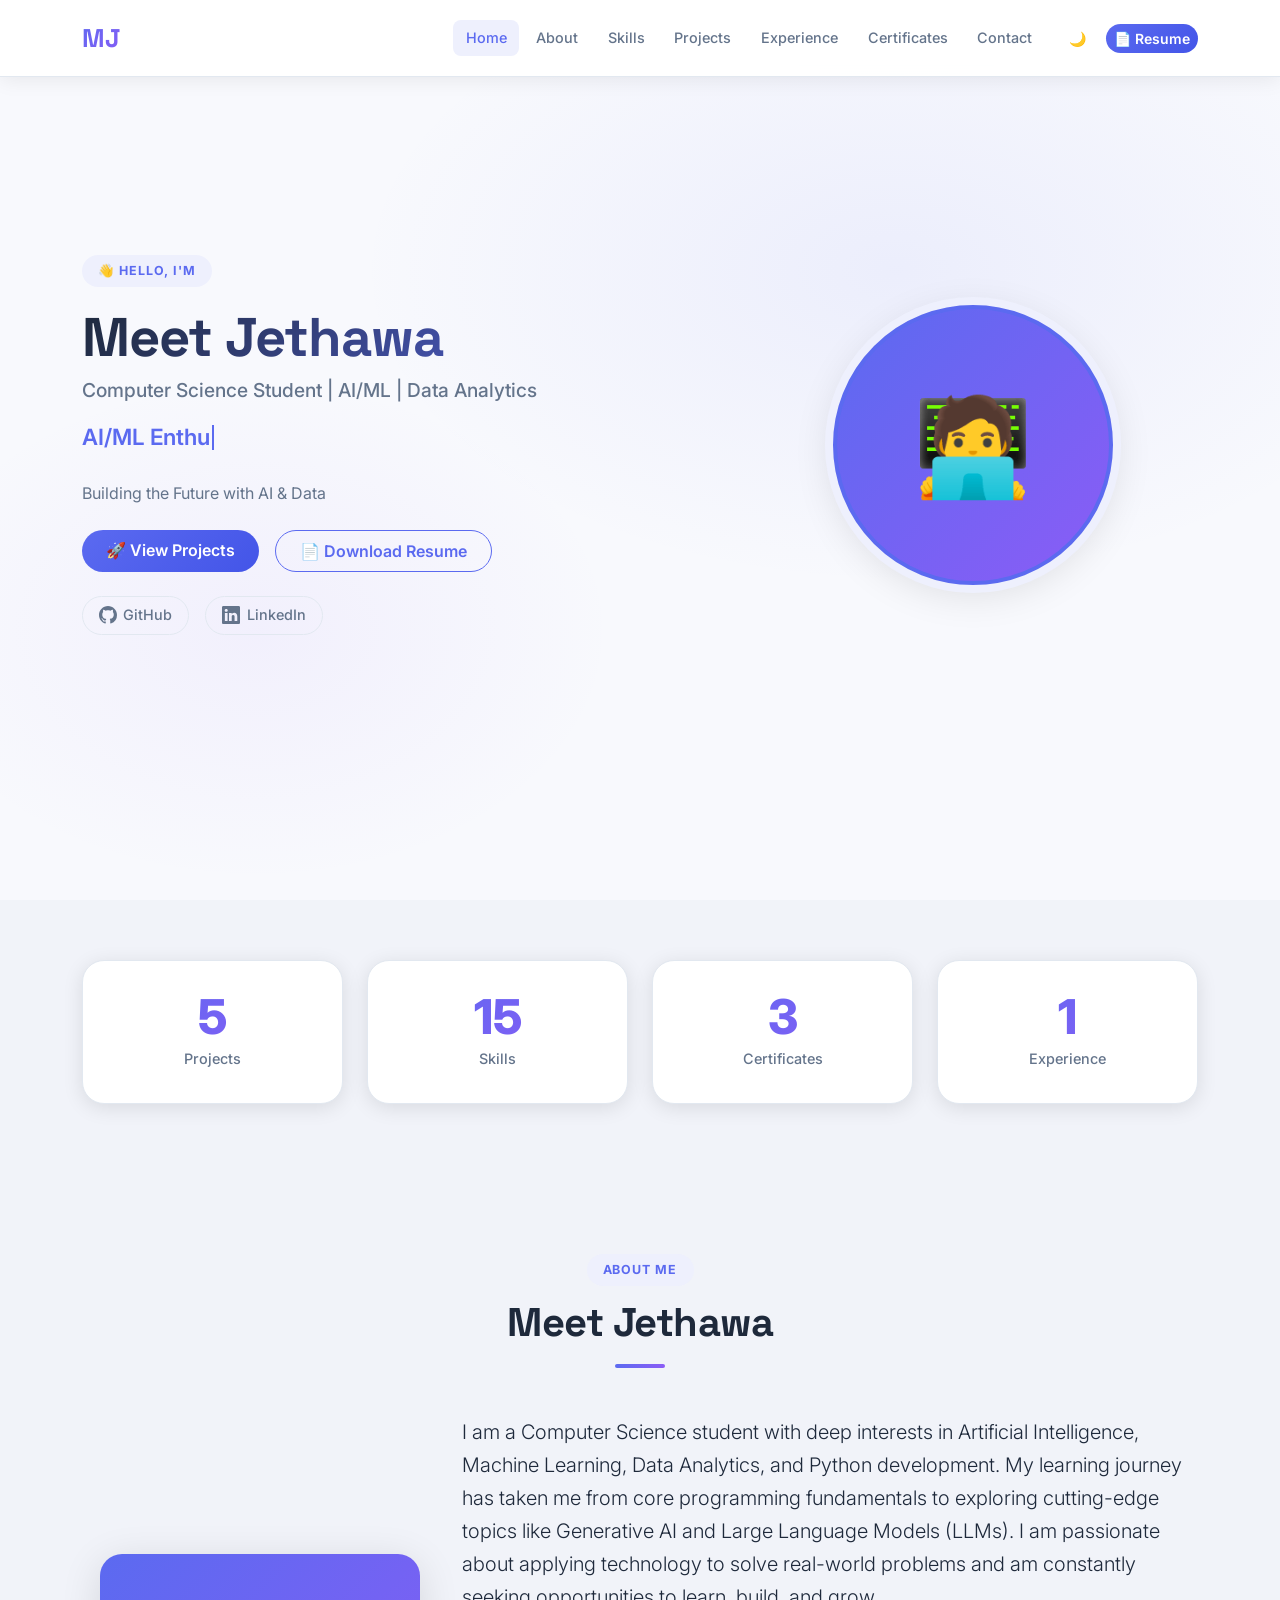
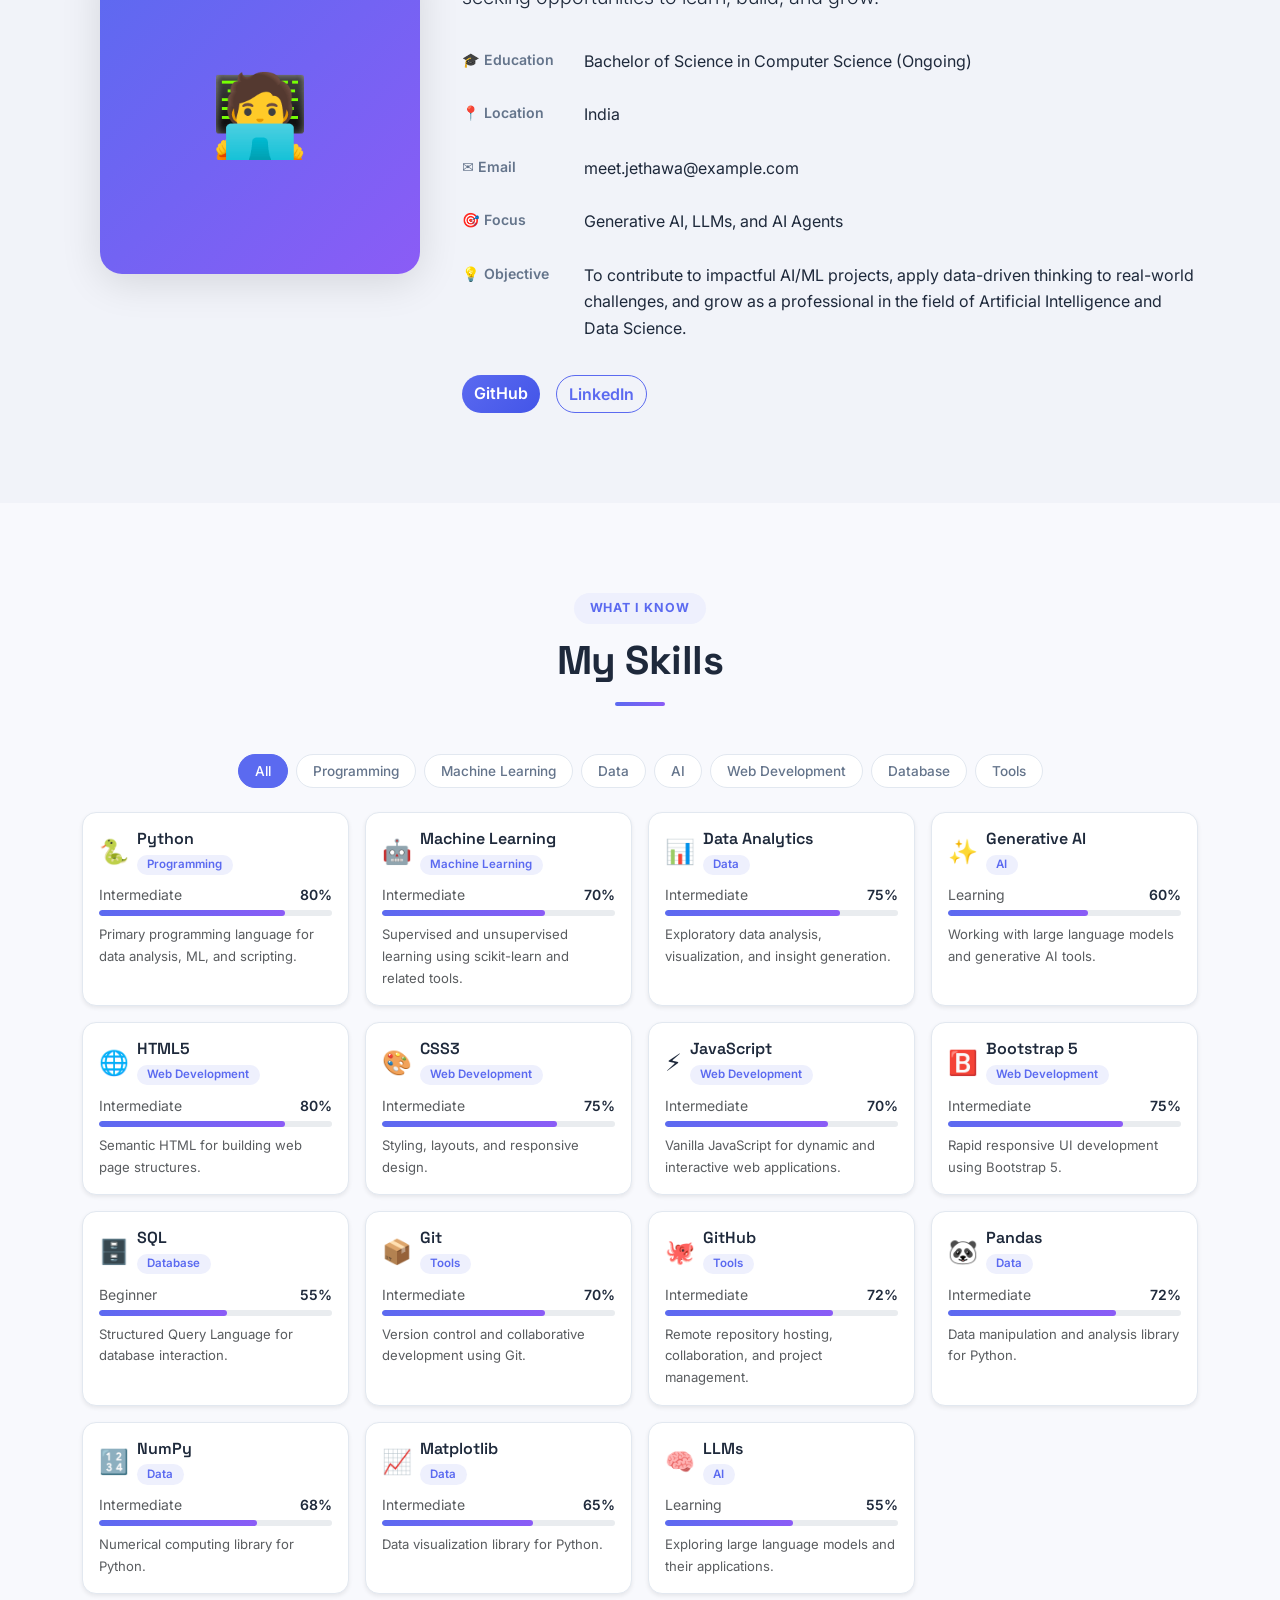
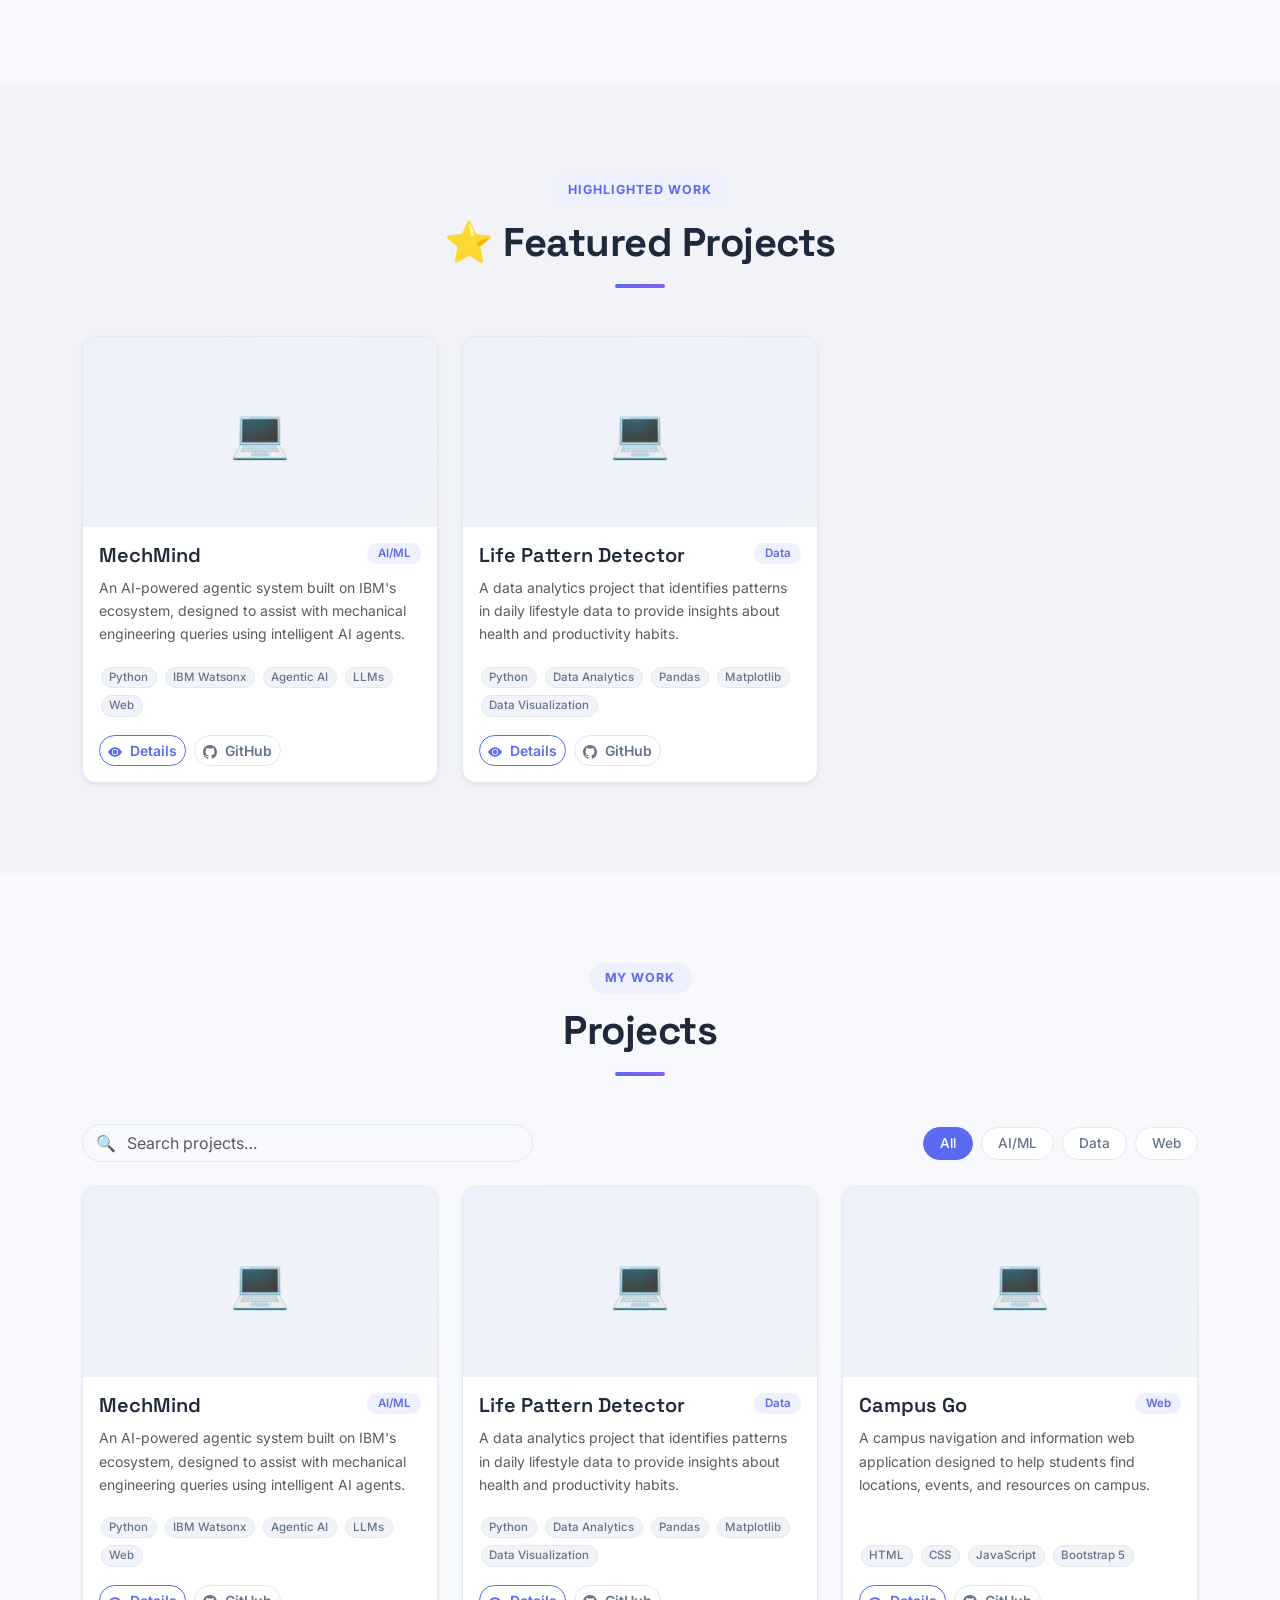
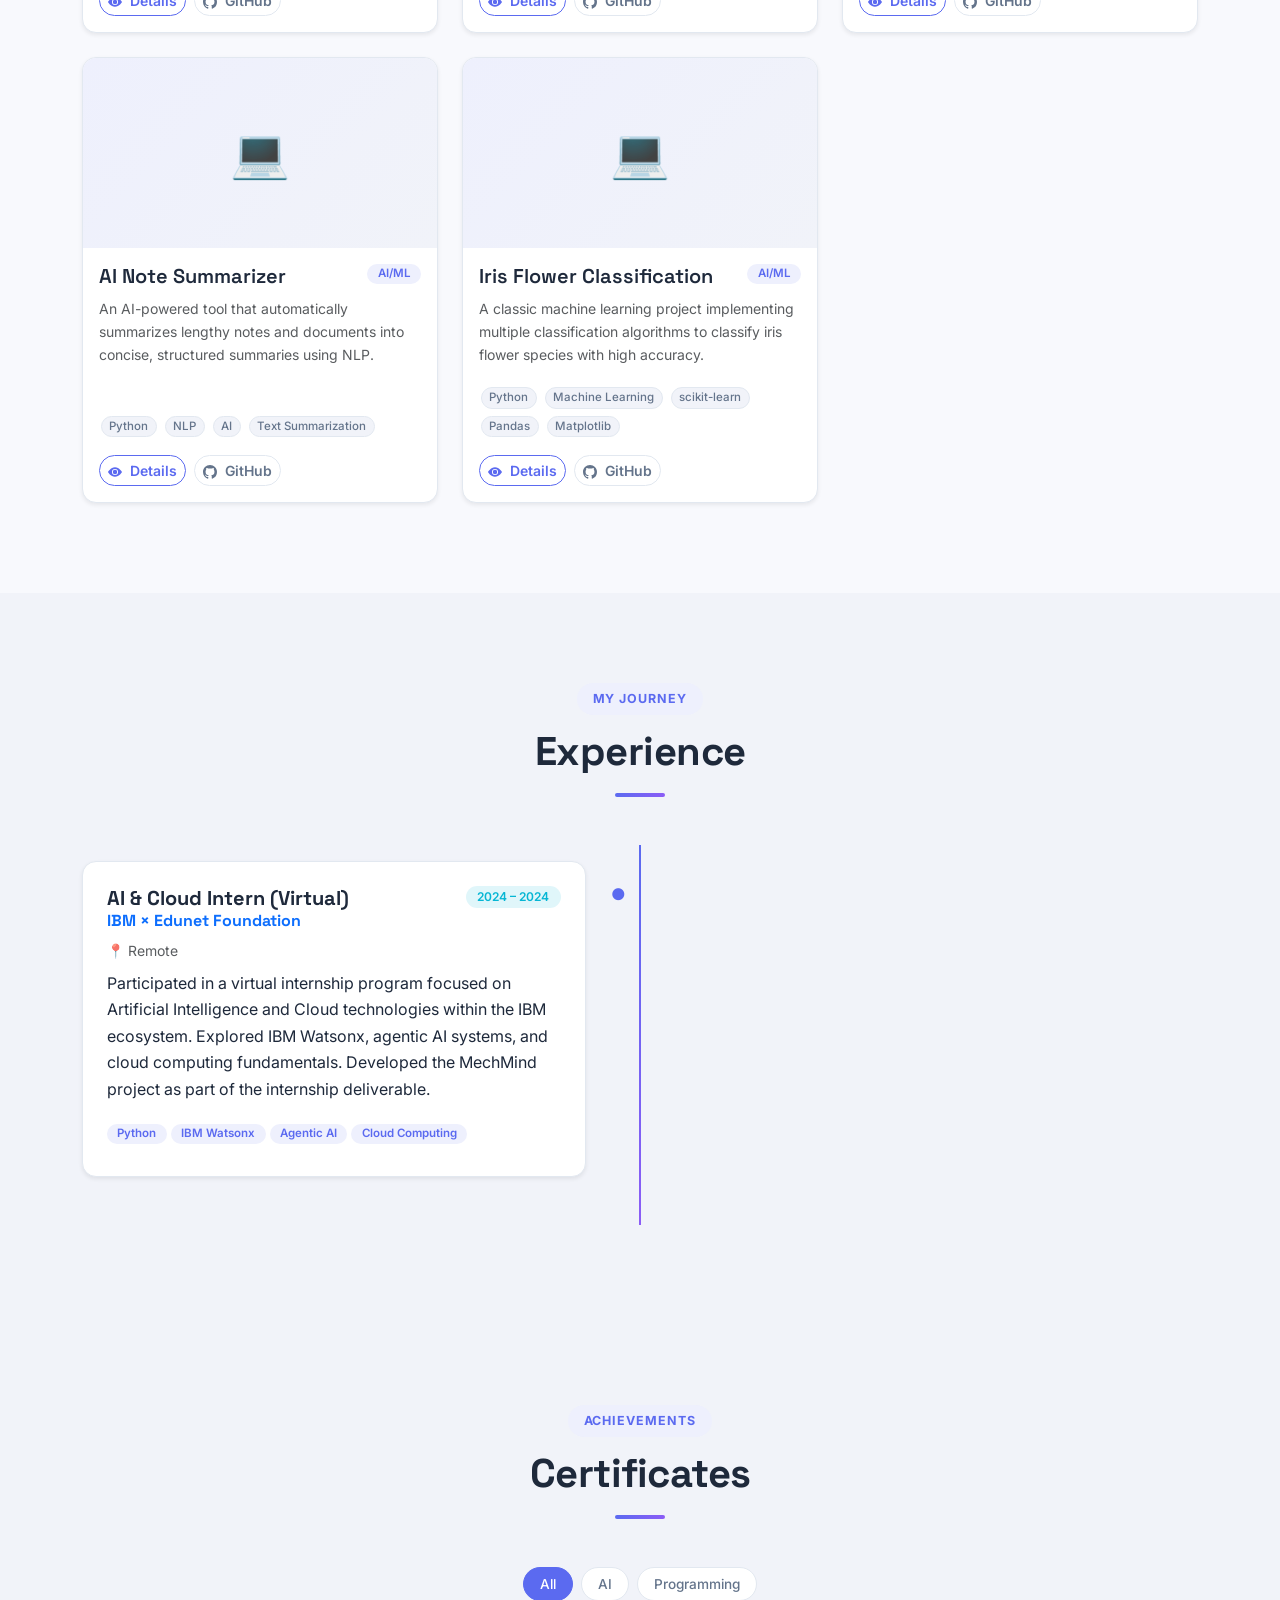
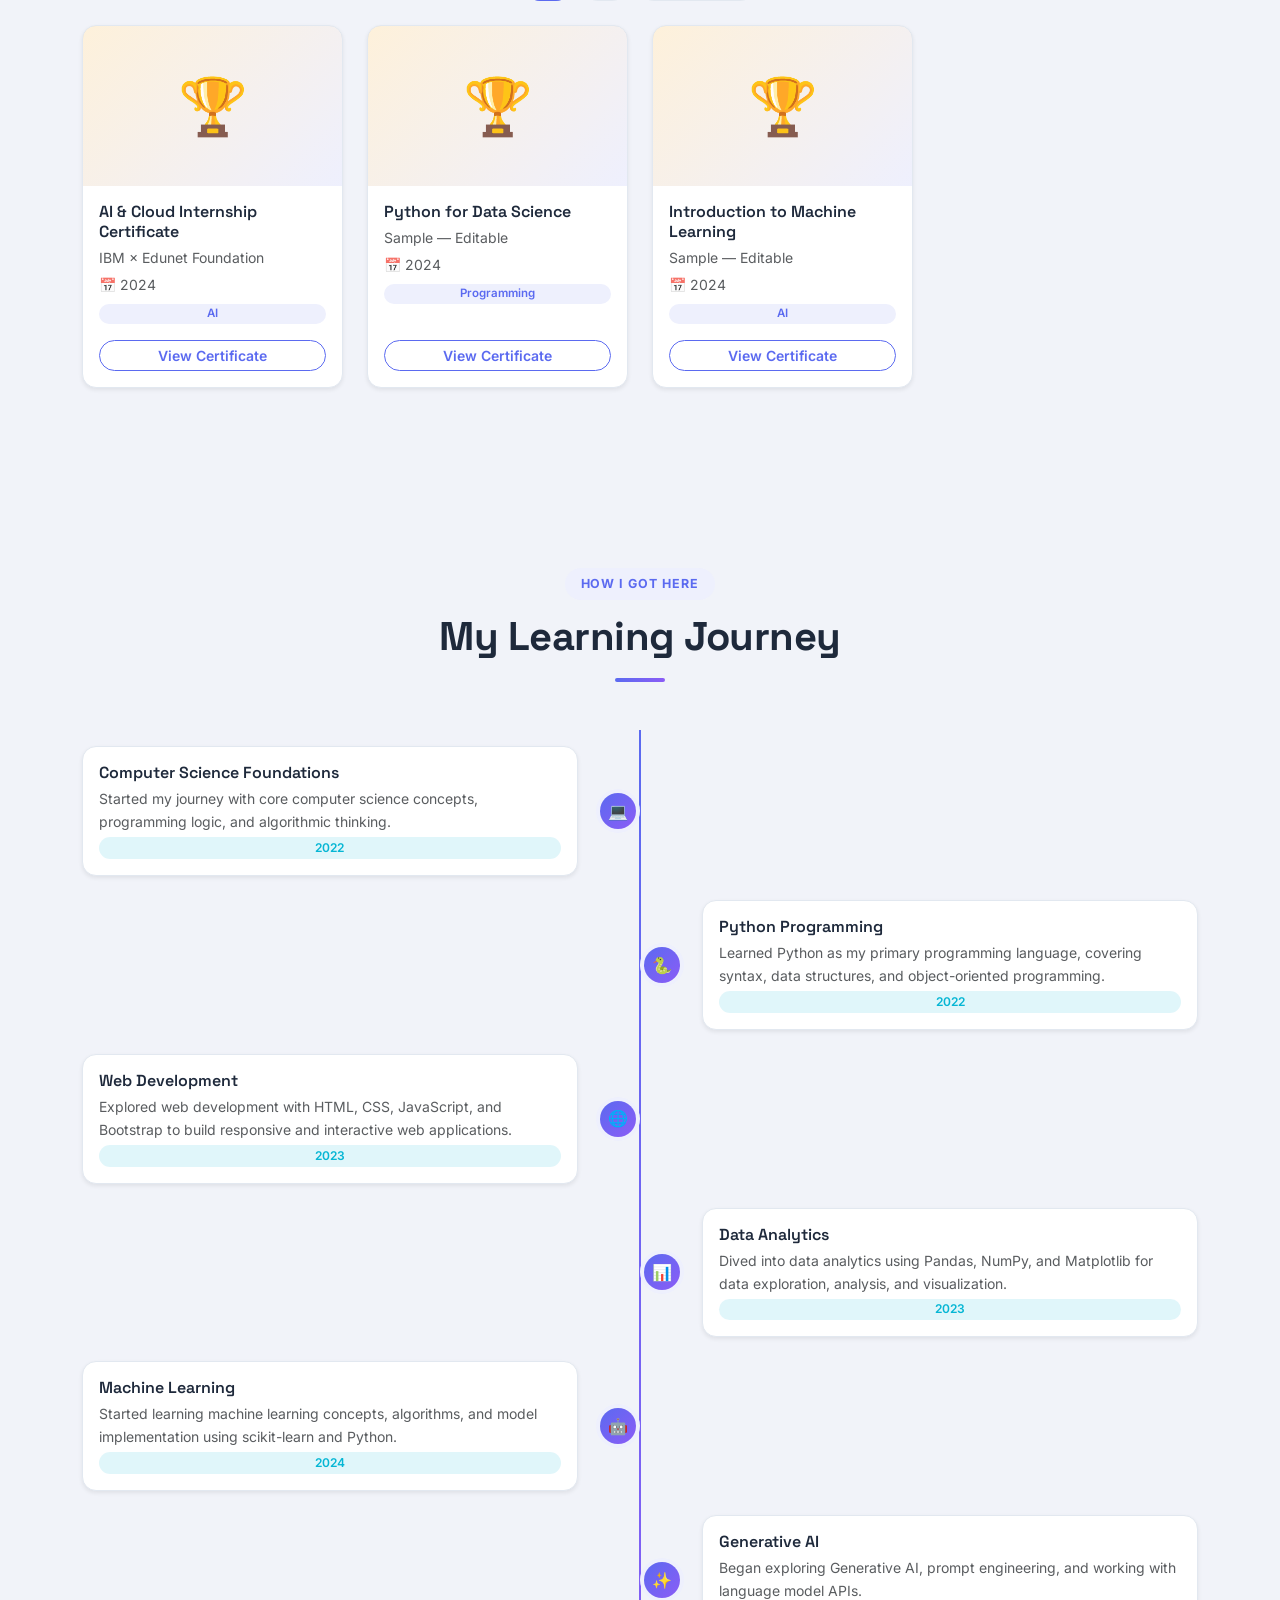
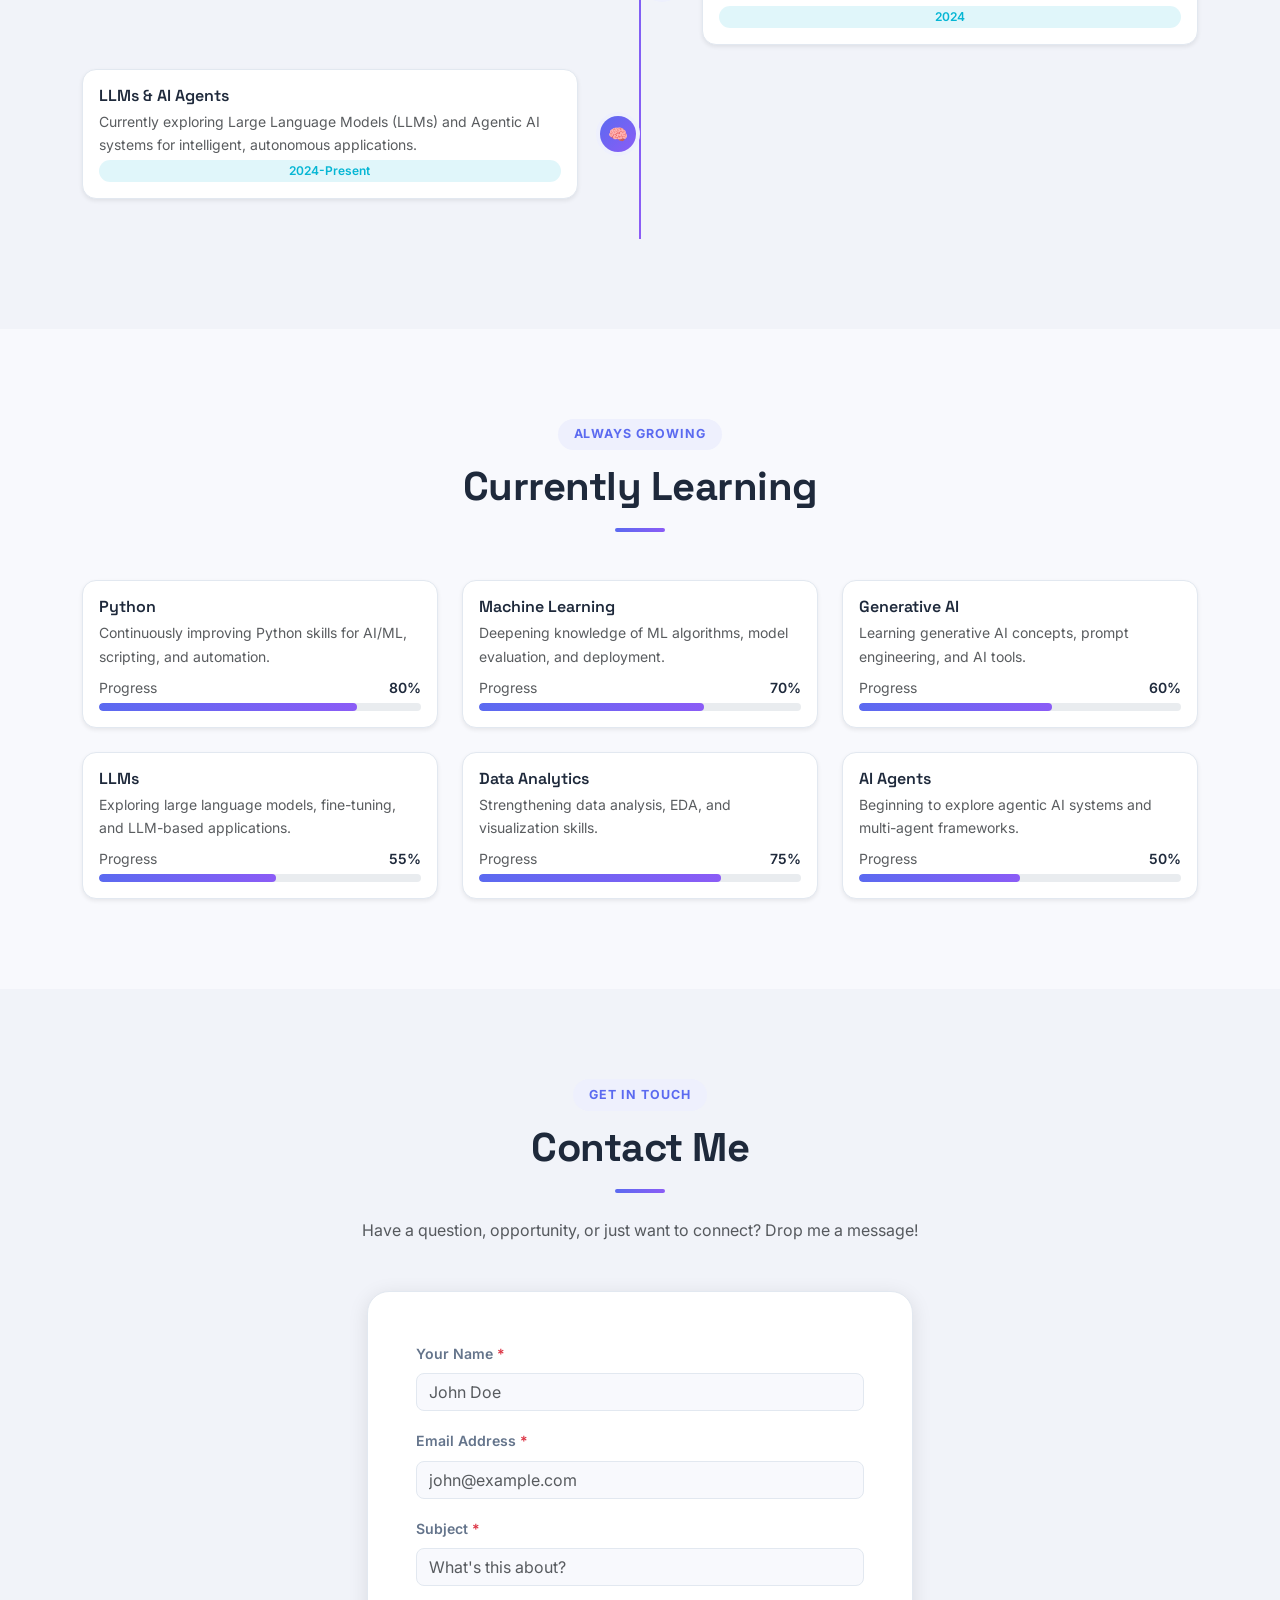
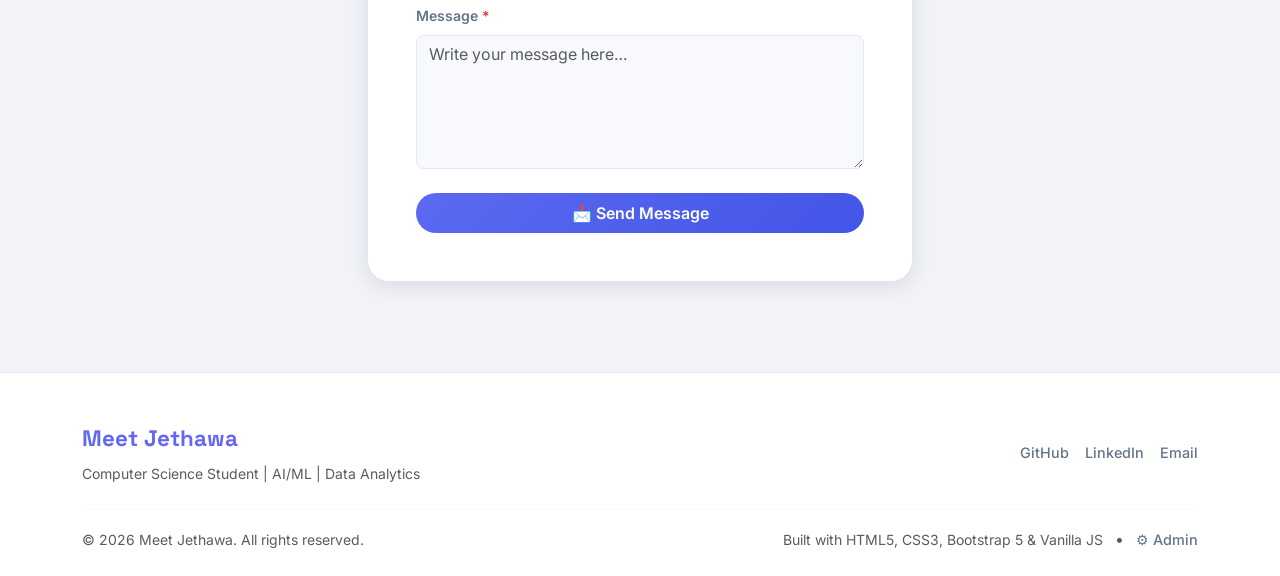
==== index.html @ 2e55af69 "fix: resolve duplicate declaration syntax error in app.js, harden storage fallbacks, and bust script" ====
<!DOCTYPE html>
<html lang="en">
<head>
  <meta charset="UTF-8" />
  <meta name="viewport" content="width=device-width, initial-scale=1.0" />
  <title>Meet Jethawa — Portfolio</title>
  <meta name="description" content="Personal portfolio of Meet Jethawa — Computer Science Student | AI/ML | Data Analytics" />
  <meta name="author" content="Meet Jethawa" />

  <!-- Bootstrap 5 CSS -->
  <link rel="stylesheet" href="https://cdn.jsdelivr.net/npm/bootstrap@5.3.3/dist/css/bootstrap.min.css" />
  <!-- Custom CSS -->
  <link rel="stylesheet" href="css/style.css" />
</head>
<body>

<!-- ════════════════════════════════════════════════
     NAVBAR
════════════════════════════════════════════════ -->
<nav class="navbar navbar-expand-lg fixed-top" aria-label="Main navigation">
  <div class="container">
    <a class="navbar-brand" href="#home" id="navBrand">MJ</a>

    <div class="d-flex align-items-center gap-2 order-lg-last">
      <!-- Theme Toggle -->
      <button id="themeToggle" class="btn btn-sm btn-outline-secondary rounded-circle border-0 p-1 px-2" aria-label="Toggle dark/light mode" title="Toggle theme">
        <span id="themeIcon">🌙</span>
      </button>
      <!-- Resume -->
      <a href="resume/resume.pdf" target="_blank" class="btn btn-sm btn-primary ms-1" id="resumeBtn" download>
        📄 Resume
      </a>
      <!-- Hamburger -->
      <button class="navbar-toggler ms-1" type="button" data-bs-toggle="collapse"
        data-bs-target="#navbarNav" aria-controls="navbarNav" aria-expanded="false"
        aria-label="Toggle navigation">
        <svg xmlns="http://www.w3.org/2000/svg" width="22" height="22" fill="currentColor" viewBox="0 0 16 16">
          <path fill-rule="evenodd" d="M2.5 12a.5.5 0 0 1 .5-.5h10a.5.5 0 0 1 0 1H3a.5.5 0 0 1-.5-.5zm0-4a.5.5 0 0 1 .5-.5h10a.5.5 0 0 1 0 1H3a.5.5 0 0 1-.5-.5zm0-4a.5.5 0 0 1 .5-.5h10a.5.5 0 0 1 0 1H3a.5.5 0 0 1-.5-.5z"/>
        </svg>
      </button>
    </div>

    <div class="collapse navbar-collapse" id="navbarNav">
      <ul class="navbar-nav ms-auto me-3 gap-1">
        <li class="nav-item"><a class="nav-link" href="#home">Home</a></li>
        <li class="nav-item"><a class="nav-link" href="#about">About</a></li>
        <li class="nav-item"><a class="nav-link" href="#skills">Skills</a></li>
        <li class="nav-item"><a class="nav-link" href="#projects">Projects</a></li>
        <li class="nav-item"><a class="nav-link" href="#experience">Experience</a></li>
        <li class="nav-item"><a class="nav-link" href="#certificates">Certificates</a></li>
        <li class="nav-item"><a class="nav-link" href="#contact">Contact</a></li>
      </ul>
    </div>
  </div>
</nav>

<!-- ════════════════════════════════════════════════
     HERO SECTION
════════════════════════════════════════════════ -->
<section id="home">
  <div class="container">
    <div class="row align-items-center gy-5">
      <!-- Text Column -->
      <div class="col-lg-7 order-2 order-lg-1 text-center text-lg-start">
        <div class="fade-in-up">
          <p class="section-badge mb-3">👋 Hello, I'm</p>
          <h1 class="hero-name" id="heroName">Meet Jethawa</h1>
          <p class="hero-headline" id="heroTagline">Computer Science Student | AI/ML | Data Analytics</p>

          <div class="typing-wrapper mb-3">
            <span id="typingText"></span><span class="typing-cursor" aria-hidden="true"></span>
          </div>

          <p class="hero-intro mb-4" id="heroIntro">Building the Future with AI &amp; Data</p>

          <div class="d-flex gap-3 flex-wrap justify-content-center justify-content-lg-start mb-4">
            <a href="#projects" class="btn btn-primary px-4 py-2">
              🚀 View Projects
            </a>
            <a href="resume/resume.pdf" class="btn btn-outline-primary px-4 py-2" id="resumeBtn2" target="_blank" download>
              📄 Download Resume
            </a>
          </div>

          <div class="d-flex gap-3 flex-wrap justify-content-center justify-content-lg-start">
            <a href="#" class="social-link" id="heroGithub" target="_blank" rel="noopener">
              <svg xmlns="http://www.w3.org/2000/svg" width="18" height="18" fill="currentColor" viewBox="0 0 16 16">
                <path d="M8 0C3.58 0 0 3.58 0 8c0 3.54 2.29 6.53 5.47 7.59.4.07.55-.17.55-.38 0-.19-.01-.82-.01-1.49-2.01.37-2.53-.49-2.69-.94-.09-.23-.48-.94-.82-1.13-.28-.15-.68-.52-.01-.53.63-.01 1.08.58 1.23.82.72 1.21 1.87.87 2.33.66.07-.52.28-.87.51-1.07-1.78-.2-3.64-.89-3.64-3.95 0-.87.31-1.59.82-2.15-.08-.2-.36-1.02.08-2.12 0 0 .67-.21 2.2.82.64-.18 1.32-.27 2-.27.68 0 1.36.09 2 .27 1.53-1.04 2.2-.82 2.2-.82.44 1.1.16 1.92.08 2.12.51.56.82 1.27.82 2.15 0 3.07-1.87 3.75-3.65 3.95.29.25.54.73.54 1.48 0 1.07-.01 1.93-.01 2.2 0 .21.15.46.55.38A8.012 8.012 0 0 0 16 8c0-4.42-3.58-8-8-8z"/>
              </svg>
              GitHub
            </a>
            <a href="#" class="social-link" id="heroLinkedin" target="_blank" rel="noopener">
              <svg xmlns="http://www.w3.org/2000/svg" width="18" height="18" fill="currentColor" viewBox="0 0 16 16">
                <path d="M0 1.146C0 .513.526 0 1.175 0h13.65C15.474 0 16 .513 16 1.146v13.708c0 .633-.526 1.146-1.175 1.146H1.175C.526 16 0 15.487 0 14.854V1.146zm4.943 12.248V6.169H2.542v7.225h2.401zm-1.2-8.212c.837 0 1.358-.554 1.358-1.248-.015-.709-.52-1.248-1.342-1.248-.822 0-1.359.54-1.359 1.248 0 .694.521 1.248 1.327 1.248h.016zm4.908 8.212V9.359c0-.216.016-.432.08-.586.173-.431.568-.878 1.232-.878.869 0 1.216.662 1.216 1.634v3.865h2.401V9.25c0-2.22-1.184-3.252-2.764-3.252-1.274 0-1.845.7-2.165 1.193v.025h-.016a5.54 5.54 0 0 1 .016-.025V6.169h-2.4c.03.678 0 7.225 0 7.225h2.4z"/>
              </svg>
              LinkedIn
            </a>
          </div>
        </div>
      </div>

      <!-- Image Column -->
      <div class="col-lg-5 order-1 order-lg-2 text-center">
        <div class="fade-in-up">
          <img id="heroImage" src="" alt="Meet Jethawa"
            class="hero-avatar" loading="lazy"
            onerror="this.style.display='none';document.getElementById('heroPH').style.display='flex'">
          <div id="heroPH" class="hero-avatar-placeholder" style="display:none">🧑‍💻</div>
        </div>
      </div>
    </div>
  </div>
</section>

<!-- ════════════════════════════════════════════════
     STATS SECTION
════════════════════════════════════════════════ -->
<section id="stats" style="padding:60px 0; background: var(--bg-alt);">
  <div class="container">
    <div class="row g-4 justify-content-center">
      <div class="col-6 col-md-3">
        <div class="stat-card"><div class="stat-number" id="statProjects">0</div><div class="stat-label">Projects</div></div>
      </div>
      <div class="col-6 col-md-3">
        <div class="stat-card"><div class="stat-number" id="statSkills">0</div><div class="stat-label">Skills</div></div>
      </div>
      <div class="col-6 col-md-3">
        <div class="stat-card"><div class="stat-number" id="statCerts">0</div><div class="stat-label">Certificates</div></div>
      </div>
      <div class="col-6 col-md-3">
        <div class="stat-card"><div class="stat-number" id="statExp">0</div><div class="stat-label">Experience</div></div>
      </div>
    </div>
  </div>
</section>

<!-- ════════════════════════════════════════════════
     ABOUT SECTION
════════════════════════════════════════════════ -->
<section id="about">
  <div class="container">
    <div class="text-center mb-5">
      <span class="section-badge">About Me</span>
      <h2 class="section-title" id="aboutName">Meet Jethawa</h2>
      <div class="section-line"></div>
    </div>

    <div class="row align-items-center gy-5">
      <div class="col-md-4 text-center">
        <img id="aboutImage" src="" alt="About Meet Jethawa"
          class="about-image" loading="lazy"
          onerror="this.style.display='none';document.getElementById('aboutPH').style.display='flex'">
        <div id="aboutPH" class="about-placeholder" style="display:none">🧑‍💻</div>
      </div>
      <div class="col-md-8">
        <p class="lead mb-4" id="aboutBio"></p>
        <div class="row gy-2 mb-4">
          <div class="col-12">
            <div class="about-info-item">
              <span class="about-info-label">🎓 Education</span>
              <span id="aboutEducation"></span>
            </div>
          </div>
          <div class="col-12">
            <div class="about-info-item">
              <span class="about-info-label">📍 Location</span>
              <span id="aboutLocation"></span>
            </div>
          </div>
          <div class="col-12">
            <div class="about-info-item">
              <span class="about-info-label">✉️ Email</span>
              <span id="aboutEmail"></span>
            </div>
          </div>
          <div class="col-12">
            <div class="about-info-item">
              <span class="about-info-label">🎯 Focus</span>
              <span id="aboutFocus"></span>
            </div>
          </div>
          <div class="col-12">
            <div class="about-info-item">
              <span class="about-info-label">💡 Objective</span>
              <span id="aboutObjective"></span>
            </div>
          </div>
        </div>
        <div class="d-flex gap-3 flex-wrap">
          <a href="#" class="btn btn-primary" id="aboutGithub" target="_blank" rel="noopener">GitHub</a>
          <a href="#" class="btn btn-outline-primary" id="aboutLinkedin" target="_blank" rel="noopener">LinkedIn</a>
        </div>
      </div>
    </div>
  </div>
</section>

<!-- ════════════════════════════════════════════════
     SKILLS SECTION
════════════════════════════════════════════════ -->
<section id="skills">
  <div class="container">
    <div class="text-center mb-5">
      <span class="section-badge">What I Know</span>
      <h2 class="section-title">My Skills</h2>
      <div class="section-line"></div>
    </div>

    <!-- Skill Filters -->
    <div class="d-flex flex-wrap gap-2 justify-content-center mb-4" id="skillFilters" role="group" aria-label="Skill category filters"></div>

    <div class="row g-3" id="skillsContainer">
      <div class="col-12 text-center py-5">
        <div class="spinner-border text-primary" role="status"><span class="visually-hidden">Loading...</span></div>
      </div>
    </div>
  </div>
</section>

<!-- ════════════════════════════════════════════════
     FEATURED PROJECTS
════════════════════════════════════════════════ -->
<section id="featuredSection" style="display:none; background: var(--bg-alt);">
  <div class="container">
    <div class="text-center mb-5">
      <span class="section-badge">Highlighted Work</span>
      <h2 class="section-title">⭐ Featured Projects</h2>
      <div class="section-line"></div>
    </div>
    <div class="row g-4" id="featuredContainer"></div>
  </div>
</section>

<!-- ════════════════════════════════════════════════
     ALL PROJECTS
════════════════════════════════════════════════ -->
<section id="projects">
  <div class="container">
    <div class="text-center mb-5">
      <span class="section-badge">My Work</span>
      <h2 class="section-title">Projects</h2>
      <div class="section-line"></div>
    </div>

    <!-- Search & Filters -->
    <div class="row align-items-center gy-3 mb-4">
      <div class="col-md-5">
        <div class="search-box">
          <span class="search-icon">🔍</span>
          <input type="search" id="projectSearch" class="form-control"
            placeholder="Search projects…" aria-label="Search projects">
        </div>
      </div>
      <div class="col-md-7">
        <div class="d-flex flex-wrap gap-2 justify-content-md-end" id="projectFilters" role="group" aria-label="Project category filters"></div>
      </div>
    </div>

    <div class="row g-4" id="projectsContainer">
      <div class="col-12 text-center py-5">
        <div class="spinner-border text-primary" role="status"><span class="visually-hidden">Loading...</span></div>
      </div>
    </div>
  </div>
</section>

<!-- Project Details Modal -->
<div class="modal fade" id="projectModal" tabindex="-1" aria-labelledby="projModalLabel" aria-modal="true" role="dialog">
  <div class="modal-dialog modal-lg modal-dialog-centered modal-dialog-scrollable">
    <div class="modal-content">
      <div class="modal-header">
        <div>
          <h5 class="modal-title fw-bold" id="projModalTitle"></h5>
          <span class="badge badge-category" id="projModalCategory"></span>
          <small class="text-muted ms-2" id="projModalDate"></small>
        </div>
        <button type="button" class="btn-close" data-bs-dismiss="modal" aria-label="Close"></button>
      </div>
      <div class="modal-body">
        <img id="projModalImg" src="" alt="Project" class="img-fluid rounded mb-3" style="display:none;max-height:300px;object-fit:cover;width:100%">
        <p id="projModalDescription" class="mb-3"></p>
        <h6 class="fw-semibold mb-2">Technologies Used</h6>
        <div id="projModalTechs"></div>
      </div>
      <div class="modal-footer gap-2">
        <a id="projModalGithub" href="#" target="_blank" rel="noopener" class="btn btn-outline-secondary">GitHub</a>
        <a id="projModalDemo"   href="#" target="_blank" rel="noopener" class="btn btn-primary">Live Demo</a>
      </div>
    </div>
  </div>
</div>

<!-- ════════════════════════════════════════════════
     EXPERIENCE SECTION
════════════════════════════════════════════════ -->
<section id="experience" style="background: var(--bg-alt);">
  <div class="container">
    <div class="text-center mb-5">
      <span class="section-badge">My Journey</span>
      <h2 class="section-title">Experience</h2>
      <div class="section-line"></div>
    </div>
    <div class="experience-timeline" id="experienceContainer">
      <div class="text-center py-5">
        <div class="spinner-border text-primary" role="status"><span class="visually-hidden">Loading...</span></div>
      </div>
    </div>
  </div>
</section>

<!-- ════════════════════════════════════════════════
     CERTIFICATES SECTION
════════════════════════════════════════════════ -->
<section id="certificates">
  <div class="container">
    <div class="text-center mb-5">
      <span class="section-badge">Achievements</span>
      <h2 class="section-title">Certificates</h2>
      <div class="section-line"></div>
    </div>

    <div class="d-flex flex-wrap gap-2 justify-content-center mb-4" id="certFilters" role="group" aria-label="Certificate category filters"></div>

    <div class="row g-4" id="certificatesContainer">
      <div class="col-12 text-center py-5">
        <div class="spinner-border text-primary" role="status"><span class="visually-hidden">Loading...</span></div>
      </div>
    </div>
  </div>
</section>

<!-- Certificate Modal -->
<div class="modal fade" id="certModal" tabindex="-1" aria-labelledby="certModalLabel" aria-modal="true" role="dialog">
  <div class="modal-dialog modal-dialog-centered">
    <div class="modal-content">
      <div class="modal-header">
        <h5 class="modal-title fw-bold" id="certModalTitle"></h5>
        <button type="button" class="btn-close" data-bs-dismiss="modal" aria-label="Close"></button>
      </div>
      <div class="modal-body text-center">
        <img id="certModalImg" src="" alt="Certificate" class="img-fluid rounded mb-3" style="display:none;max-height:300px">
        <p class="mb-1"><strong>Issuer:</strong> <span id="certModalIssuer"></span></p>
        <p class="mb-1"><strong>Date:</strong>   <span id="certModalDate"></span></p>
        <p class="mb-3"><strong>Category:</strong> <span id="certModalCat"></span></p>
      </div>
      <div class="modal-footer">
        <a id="certModalVerify" href="#" target="_blank" rel="noopener" class="btn btn-primary" style="display:none">
          ✅ Verify Certificate
        </a>
        <button type="button" class="btn btn-outline-secondary" data-bs-dismiss="modal">Close</button>
      </div>
    </div>
  </div>
</div>

<!-- ════════════════════════════════════════════════
     LEARNING TIMELINE
════════════════════════════════════════════════ -->
<section id="timeline" style="background: var(--bg-alt);">
  <div class="container">
    <div class="text-center mb-5">
      <span class="section-badge">How I Got Here</span>
      <h2 class="section-title">My Learning Journey</h2>
      <div class="section-line"></div>
    </div>
    <div class="learning-timeline" id="timelineContainer"></div>
  </div>
</section>

<!-- ════════════════════════════════════════════════
     CURRENTLY LEARNING
════════════════════════════════════════════════ -->
<section id="learning">
  <div class="container">
    <div class="text-center mb-5">
      <span class="section-badge">Always Growing</span>
      <h2 class="section-title">Currently Learning</h2>
      <div class="section-line"></div>
    </div>
    <div class="row g-4" id="learningContainer">
      <div class="col-12 text-center py-5">
        <div class="spinner-border text-primary" role="status"><span class="visually-hidden">Loading...</span></div>
      </div>
    </div>
  </div>
</section>

<!-- ════════════════════════════════════════════════
     CONTACT SECTION
════════════════════════════════════════════════ -->
<section id="contact" style="background: var(--bg-alt);">
  <div class="container">
    <div class="text-center mb-5">
      <span class="section-badge">Get In Touch</span>
      <h2 class="section-title">Contact Me</h2>
      <div class="section-line"></div>
      <p class="text-muted">Have a question, opportunity, or just want to connect? Drop me a message!</p>
    </div>

    <div class="row justify-content-center">
      <div class="col-md-8 col-lg-6">
        <div class="contact-card p-4 p-md-5">
          <form id="contactForm" novalidate>
            <div class="mb-3">
              <label for="contactName" class="form-label">Your Name <span class="text-danger">*</span></label>
              <input type="text" class="form-control" id="contactName" placeholder="John Doe" required autocomplete="name">
            </div>
            <div class="mb-3">
              <label for="contactEmail" class="form-label">Email Address <span class="text-danger">*</span></label>
              <input type="email" class="form-control" id="contactEmail" placeholder="john@example.com" required autocomplete="email">
            </div>
            <div class="mb-3">
              <label for="contactSubject" class="form-label">Subject <span class="text-danger">*</span></label>
              <input type="text" class="form-control" id="contactSubject" placeholder="What's this about?" required>
            </div>
            <div class="mb-4">
              <label for="contactMessage" class="form-label">Message <span class="text-danger">*</span></label>
              <textarea class="form-control" id="contactMessage" rows="5" placeholder="Write your message here…" required minlength="10"></textarea>
            </div>
            <div class="d-grid">
              <button type="submit" class="btn btn-primary py-2">
                📩 Send Message
              </button>
            </div>
          </form>
        </div>
      </div>
    </div>
  </div>
</section>

<!-- ════════════════════════════════════════════════
     FOOTER
════════════════════════════════════════════════ -->
<footer>
  <div class="container">
    <div class="row gy-4 align-items-center justify-content-between text-center text-md-start">
      <div class="col-md-6">
        <div class="footer-brand mb-1" id="footerName">Meet Jethawa</div>
        <p class="text-muted mb-0 small" id="footerHeadline">Computer Science Student | AI/ML | Data Analytics</p>
      </div>
      <div class="col-md-6 text-md-end">
        <div class="d-flex gap-3 justify-content-center justify-content-md-end flex-wrap">
          <a href="#" class="footer-link" id="footerGithub" target="_blank" rel="noopener">GitHub</a>
          <a href="#" class="footer-link" id="footerLinkedin" target="_blank" rel="noopener">LinkedIn</a>
          <a href="#" class="footer-link" id="footerEmail">Email</a>
        </div>
      </div>
    </div>
    <hr style="border-color: var(--border); margin: 1.5rem 0 1rem;">
    <div class="row align-items-center text-center text-md-start">
      <div class="col-md-6">
        <p class="text-muted small mb-0">© <span id="footerYear"></span> Meet Jethawa. All rights reserved.</p>
      </div>
      <div class="col-md-6 text-md-end mt-2 mt-md-0">
        <small class="text-muted">Built with HTML5, CSS3, Bootstrap 5 &amp; Vanilla JS</small>
        <span class="text-muted mx-2">•</span>
        <a href="admin.html" class="footer-link small text-decoration-none" title="Admin Dashboard">⚙️ Admin</a>
      </div>
    </div>
  </div>
</footer>

<!-- Back to Top -->
<button id="backToTop" aria-label="Back to top" title="Back to top">▲</button>

<!-- Toast Container -->
<div id="toastContainer" class="toast-container position-fixed bottom-0 end-0 p-3" style="z-index:1100;"></div>

<!-- Bootstrap 5 JS -->
<script src="https://cdn.jsdelivr.net/npm/bootstrap@5.3.3/dist/js/bootstrap.bundle.min.js"></script>
<!-- Portfolio JS -->
<script src="js/data.js?v=2"></script>
<script src="js/storage.js?v=2"></script>
<script src="js/app.js?v=2"></script>
</body>
</html>
---- css/style.css ----
/* ═══════════════════════════════════════════════════════
   style.css — Meet Jethawa Portfolio
   Custom design layer on top of Bootstrap 5
═══════════════════════════════════════════════════════ */

/* ─────────────────────────────────────────────────────
   Google Fonts
───────────────────────────────────────────────────── */
@import url('https://fonts.googleapis.com/css2?family=Inter:wght@300;400;500;600;700;800&family=Space+Grotesk:wght@400;500;600;700&display=swap');

/* ─────────────────────────────────────────────────────
   CSS Custom Properties — Light Theme
───────────────────────────────────────────────────── */
:root {
  --primary:       #5B6AF0;
  --primary-dark:  #4355e8;
  --primary-light: #eef0fd;
  --secondary:     #8B5CF6;
  --accent:        #06b6d4;
  --success:       #10b981;
  --danger:        #ef4444;
  --warning:       #f59e0b;

  --bg:            #f8f9fd;
  --bg-card:       #ffffff;
  --bg-alt:        #f1f3f9;
  --border:        #e2e8f0;
  --text:          #1e293b;
  --text-muted:    #64748b;
  --text-light:    #94a3b8;

  --nav-bg:        rgba(255,255,255,0.92);
  --nav-shadow:    0 2px 20px rgba(0,0,0,0.08);

  --shadow-sm:     0 1px 4px rgba(0,0,0,0.07);
  --shadow-md:     0 4px 20px rgba(0,0,0,0.10);
  --shadow-lg:     0 8px 40px rgba(0,0,0,0.12);

  --radius-sm:     8px;
  --radius-md:     14px;
  --radius-lg:     22px;
  --radius-xl:     32px;

  --font-body:     'Inter', system-ui, sans-serif;
  --font-heading:  'Space Grotesk', 'Inter', sans-serif;

  --transition:    all 0.25s cubic-bezier(0.4, 0, 0.2, 1);
}

/* ─────────────────────────────────────────────────────
   Dark Theme
───────────────────────────────────────────────────── */
[data-theme="dark"] {
  --bg:            #0f1117;
  --bg-card:       #1a1d27;
  --bg-alt:        #14161f;
  --border:        #2d3148;
  --text:          #e2e8f0;
  --text-muted:    #94a3b8;
  --text-light:    #64748b;

  --nav-bg:        rgba(26,29,39,0.95);
  --nav-shadow:    0 2px 20px rgba(0,0,0,0.3);

  --primary-light: rgba(91,106,240,0.15);

  --shadow-sm:     0 1px 4px rgba(0,0,0,0.25);
  --shadow-md:     0 4px 20px rgba(0,0,0,0.35);
  --shadow-lg:     0 8px 40px rgba(0,0,0,0.4);
}

/* ─────────────────────────────────────────────────────
   Base
───────────────────────────────────────────────────── */
*, *::before, *::after { box-sizing: border-box; }

html {
  scroll-behavior: smooth;
  scroll-padding-top: 72px;
}

body {
  font-family: var(--font-body);
  background: var(--bg);
  color: var(--text);
  line-height: 1.65;
  -webkit-font-smoothing: antialiased;
  transition: background 0.3s, color 0.3s;
}

h1, h2, h3, h4, h5, h6 {
  font-family: var(--font-heading);
  font-weight: 700;
  line-height: 1.25;
}

a { color: var(--primary); text-decoration: none; }
a:hover { color: var(--primary-dark); }

img { max-width: 100%; height: auto; }

/* ─────────────────────────────────────────────────────
   NAVBAR
───────────────────────────────────────────────────── */
.navbar {
  background: var(--nav-bg) !important;
  backdrop-filter: blur(12px);
  -webkit-backdrop-filter: blur(12px);
  border-bottom: 1px solid var(--border);
  box-shadow: var(--nav-shadow);
  transition: var(--transition);
  padding: 0.75rem 1rem;
}

.navbar-brand {
  font-family: var(--font-heading);
  font-size: 1.6rem;
  font-weight: 800;
  background: linear-gradient(135deg, var(--primary), var(--secondary));
  -webkit-background-clip: text;
  -webkit-text-fill-color: transparent;
  background-clip: text;
  letter-spacing: -0.5px;
}

.navbar-nav .nav-link {
  font-weight: 500;
  font-size: 0.9rem;
  color: var(--text-muted) !important;
  padding: 0.4rem 0.8rem !important;
  border-radius: var(--radius-sm);
  transition: var(--transition);
}

.navbar-nav .nav-link:hover,
.navbar-nav .nav-link.active {
  color: var(--primary) !important;
  background: var(--primary-light);
}

.navbar-toggler {
  border: none;
  padding: 0.3rem;
  color: var(--text-muted);
}
.navbar-toggler:focus { box-shadow: none; }

/* ─────────────────────────────────────────────────────
   HERO SECTION
───────────────────────────────────────────────────── */
#home {
  min-height: 100vh;
  display: flex;
  align-items: center;
  background: var(--bg);
  padding-top: 80px;
  position: relative;
  overflow: hidden;
}

#home::before {
  content: "";
  position: absolute;
  inset: 0;
  background:
    radial-gradient(ellipse 60% 50% at 70% 30%, rgba(91,106,240,0.08) 0%, transparent 70%),
    radial-gradient(ellipse 40% 40% at 20% 70%, rgba(139,92,246,0.06) 0%, transparent 70%);
  pointer-events: none;
}

.hero-avatar {
  width: 280px;
  height: 280px;
  border-radius: 50%;
  object-fit: cover;
  border: 4px solid var(--primary);
  box-shadow: 0 0 0 8px var(--primary-light), var(--shadow-lg);
}

.hero-avatar-placeholder {
  width: 280px;
  height: 280px;
  border-radius: 50%;
  background: linear-gradient(135deg, var(--primary), var(--secondary));
  display: flex;
  align-items: center;
  justify-content: center;
  font-size: 6rem;
  color: #fff;
  border: 4px solid var(--primary);
  box-shadow: 0 0 0 8px var(--primary-light), var(--shadow-lg);
  margin: 0 auto;
}

.hero-name {
  font-size: clamp(2.2rem, 5vw, 3.4rem);
  font-weight: 800;
  background: linear-gradient(135deg, var(--text) 0%, var(--primary) 100%);
  -webkit-background-clip: text;
  -webkit-text-fill-color: transparent;
  background-clip: text;
  letter-spacing: -1px;
  margin-bottom: 0.25rem;
}

.hero-headline {
  font-size: clamp(1rem, 2.5vw, 1.2rem);
  color: var(--text-muted);
  font-weight: 500;
  margin-bottom: 0.75rem;
}

.typing-wrapper {
  font-size: clamp(1.1rem, 2.8vw, 1.4rem);
  font-weight: 600;
  color: var(--primary);
  min-height: 2em;
}

.typing-cursor {
  display: inline-block;
  width: 2px;
  height: 1.1em;
  background: var(--primary);
  margin-left: 2px;
  vertical-align: text-bottom;
  animation: blink 0.85s step-end infinite;
}

@keyframes blink { 50% { opacity: 0; } }

.hero-intro { color: var(--text-muted); max-width: 560px; }

.social-link {
  display: inline-flex;
  align-items: center;
  gap: 0.4rem;
  padding: 0.4rem 1rem;
  border: 1.5px solid var(--border);
  border-radius: var(--radius-xl);
  color: var(--text-muted);
  font-size: 0.9rem;
  font-weight: 500;
  transition: var(--transition);
}

.social-link:hover {
  border-color: var(--primary);
  color: var(--primary);
  background: var(--primary-light);
  transform: translateY(-2px);
}

/* ─────────────────────────────────────────────────────
   SECTION STYLES
───────────────────────────────────────────────────── */
section { padding: 90px 0; }
section:nth-child(even) { background: var(--bg-alt); }

.section-badge {
  display: inline-block;
  background: var(--primary-light);
  color: var(--primary);
  font-size: 0.78rem;
  font-weight: 700;
  letter-spacing: 0.08em;
  text-transform: uppercase;
  padding: 0.35rem 1rem;
  border-radius: var(--radius-xl);
  margin-bottom: 0.75rem;
}

.section-title {
  font-size: clamp(1.75rem, 3.5vw, 2.5rem);
  font-weight: 800;
  letter-spacing: -0.5px;
  margin-bottom: 1rem;
}

.section-line {
  width: 50px;
  height: 4px;
  border-radius: 4px;
  background: linear-gradient(90deg, var(--primary), var(--secondary));
  margin: 0 auto 1.5rem;
}

/* ─────────────────────────────────────────────────────
   STAT CARDS
───────────────────────────────────────────────────── */
.stat-card {
  background: var(--bg-card);
  border-radius: var(--radius-lg);
  padding: 2rem 1.5rem;
  text-align: center;
  box-shadow: var(--shadow-md);
  border: 1px solid var(--border);
  transition: var(--transition);
}
.stat-card:hover { transform: translateY(-4px); box-shadow: var(--shadow-lg); }
.stat-number {
  font-size: 3rem;
  font-weight: 800;
  background: linear-gradient(135deg, var(--primary), var(--secondary));
  -webkit-background-clip: text;
  -webkit-text-fill-color: transparent;
  background-clip: text;
  line-height: 1;
}
.stat-label { color: var(--text-muted); font-size: 0.9rem; font-weight: 500; margin-top: 0.4rem; }

/* ─────────────────────────────────────────────────────
   ABOUT SECTION
───────────────────────────────────────────────────── */
.about-image {
  width: 100%;
  max-width: 320px;
  height: 320px;
  border-radius: var(--radius-lg);
  object-fit: cover;
  box-shadow: var(--shadow-lg);
  border: 3px solid var(--border);
}
.about-placeholder {
  width: 100%;
  max-width: 320px;
  height: 320px;
  border-radius: var(--radius-lg);
  background: linear-gradient(135deg, var(--primary), var(--secondary));
  display: flex;
  align-items: center;
  justify-content: center;
  font-size: 5rem;
  color: white;
  box-shadow: var(--shadow-lg);
  margin: 0 auto;
}
.about-info-item {
  display: flex;
  align-items: flex-start;
  gap: 0.75rem;
  padding: 0.6rem 0;
  border-bottom: 1px solid var(--border);
}
.about-info-item:last-child { border-bottom: none; }
.about-info-label { font-weight: 600; color: var(--text-muted); min-width: 110px; font-size: 0.88rem; }

/* ─────────────────────────────────────────────────────
   FILTER BUTTONS
───────────────────────────────────────────────────── */
.filter-btn {
  border: 1.5px solid var(--border);
  background: var(--bg-card);
  color: var(--text-muted);
  border-radius: var(--radius-xl) !important;
  padding: 0.35rem 1rem;
  font-weight: 500;
  font-size: 0.85rem;
  transition: var(--transition);
}
.filter-btn:hover,
.filter-btn.active {
  background: var(--primary) !important;
  border-color: var(--primary) !important;
  color: #fff !important;
}

/* ─────────────────────────────────────────────────────
   SKILL CARDS
───────────────────────────────────────────────────── */
.skill-card {
  background: var(--bg-card);
  border-radius: var(--radius-md) !important;
  transition: var(--transition);
  border: 1px solid var(--border) !important;
}
.skill-card:hover { transform: translateY(-4px); box-shadow: var(--shadow-md) !important; }
.skill-progress .progress-bar { background: linear-gradient(90deg, var(--primary), var(--secondary)); border-radius: 4px; }
.skill-desc { font-size: 0.82rem; }

/* ─────────────────────────────────────────────────────
   PROJECT CARDS
───────────────────────────────────────────────────── */
.project-card {
  background: var(--bg-card);
  border-radius: var(--radius-md) !important;
  overflow: hidden;
  transition: var(--transition);
  border: 1px solid var(--border) !important;
}
.project-card:hover { transform: translateY(-5px); box-shadow: var(--shadow-lg) !important; }
.project-card-img { height: 190px; object-fit: cover; }
.project-placeholder-img {
  height: 190px;
  background: linear-gradient(135deg, var(--primary-light), var(--bg-alt));
  color: var(--primary);
}

/* ─────────────────────────────────────────────────────
   BADGES
───────────────────────────────────────────────────── */
.badge-category {
  background: var(--primary-light) !important;
  color: var(--primary) !important;
  font-weight: 600;
  font-size: 0.72rem;
  padding: 0.28rem 0.65rem;
  border-radius: var(--radius-xl);
}
.tech-badge {
  background: var(--bg-alt) !important;
  color: var(--text-muted) !important;
  font-weight: 500;
  font-size: 0.72rem;
  border: 1px solid var(--border);
  border-radius: var(--radius-xl);
  margin: 2px;
}
.badge-date {
  background: rgba(6,182,212,0.12) !important;
  color: var(--accent) !important;
  font-weight: 600;
  font-size: 0.75rem;
  padding: 0.3rem 0.7rem;
  border-radius: var(--radius-xl);
}

/* ─────────────────────────────────────────────────────
   EXPERIENCE TIMELINE
───────────────────────────────────────────────────── */
.experience-timeline { position: relative; padding: 1rem 0; }
.experience-timeline::before {
  content: "";
  position: absolute;
  left: 50%;
  top: 0;
  bottom: 0;
  width: 2px;
  background: linear-gradient(180deg, var(--primary), var(--secondary));
  transform: translateX(-50%);
}
.timeline-item {
  position: relative;
  width: 48%;
  margin-bottom: 2rem;
}
.timeline-item.left  { margin-right: auto; padding-right: 2rem; }
.timeline-item.right { margin-left: auto;  padding-left: 2rem; }

.timeline-item::before {
  content: "●";
  position: absolute;
  top: 1.25rem;
  color: var(--primary);
  font-size: 1rem;
}
.timeline-item.left::before  { right: -0.55rem; }
.timeline-item.right::before { left: -0.55rem; }

.timeline-content {
  background: var(--bg-card) !important;
  border: 1px solid var(--border) !important;
  border-radius: var(--radius-md) !important;
  transition: var(--transition);
}
.timeline-content:hover { box-shadow: var(--shadow-md) !important; }

@media (max-width: 767px) {
  .experience-timeline::before { left: 16px; }
  .timeline-item { width: 100%; padding-left: 2.5rem; padding-right: 0; margin-left: 0 !important; margin-right: 0 !important; }
  .timeline-item::before { left: 9px !important; right: auto !important; }
}

/* ─────────────────────────────────────────────────────
   CERTIFICATE CARDS
───────────────────────────────────────────────────── */
.cert-card {
  background: var(--bg-card);
  border-radius: var(--radius-md) !important;
  overflow: hidden;
  transition: var(--transition);
  border: 1px solid var(--border) !important;
}
.cert-card:hover { transform: translateY(-4px); box-shadow: var(--shadow-md) !important; }
.cert-img { height: 160px; object-fit: cover; }
.cert-placeholder {
  height: 160px;
  background: linear-gradient(135deg, rgba(245,158,11,0.15), rgba(91,106,240,0.1));
}

/* ─────────────────────────────────────────────────────
   LEARNING TIMELINE
───────────────────────────────────────────────────── */
.learning-timeline { position: relative; padding: 1rem 0; }
.learning-timeline::before {
  content: "";
  position: absolute;
  left: 50%;
  top: 0;
  bottom: 0;
  width: 2px;
  background: linear-gradient(180deg, var(--primary), var(--secondary));
  transform: translateX(-50%);
}
.timeline-step {
  position: relative;
  width: 48%;
  margin-bottom: 1.5rem;
}
.timeline-step.step-left  { margin-right: auto; padding-right: 2.5rem; }
.timeline-step.step-right { margin-left: auto;  padding-left: 2.5rem; }

.timeline-dot {
  position: absolute;
  top: 50%;
  transform: translateY(-50%);
  width: 36px;
  height: 36px;
  border-radius: 50%;
  background: linear-gradient(135deg, var(--primary), var(--secondary));
  display: flex;
  align-items: center;
  justify-content: center;
  font-size: 1rem;
  color: #fff;
  box-shadow: 0 0 0 4px var(--primary-light);
  z-index: 2;
}
.timeline-step.step-left  .timeline-dot { right: -18px; }
.timeline-step.step-right .timeline-dot { left: -18px; }

.timeline-card {
  background: var(--bg-card) !important;
  border: 1px solid var(--border) !important;
  border-radius: var(--radius-md) !important;
  transition: var(--transition);
}
.timeline-card:hover { box-shadow: var(--shadow-md) !important; }

@media (max-width: 767px) {
  .learning-timeline::before { left: 18px; }
  .timeline-step { width: 100%; padding-left: 3.2rem; padding-right: 0; margin-left: 0 !important; margin-right: 0 !important; }
  .timeline-step .timeline-dot { left: 0 !important; right: auto !important; }
}

/* ─────────────────────────────────────────────────────
   LEARNING CARDS (Currently Learning)
───────────────────────────────────────────────────── */
.learning-card {
  background: var(--bg-card);
  border-radius: var(--radius-md) !important;
  transition: var(--transition);
  border: 1px solid var(--border) !important;
}
.learning-card:hover { transform: translateY(-3px); box-shadow: var(--shadow-md) !important; }
.learning-card .progress .progress-bar {
  background: linear-gradient(90deg, var(--primary), var(--secondary));
  border-radius: 4px;
}

/* ─────────────────────────────────────────────────────
   CONTACT FORM
───────────────────────────────────────────────────── */
.contact-card {
  background: var(--bg-card);
  border-radius: var(--radius-lg);
  border: 1px solid var(--border);
  box-shadow: var(--shadow-md);
}
.form-control, .form-select {
  background: var(--bg) !important;
  border-color: var(--border) !important;
  color: var(--text) !important;
  border-radius: var(--radius-sm) !important;
  transition: var(--transition);
}
.form-control:focus, .form-select:focus {
  border-color: var(--primary) !important;
  box-shadow: 0 0 0 3px rgba(91,106,240,0.15) !important;
}
.form-label { font-weight: 600; font-size: 0.88rem; color: var(--text-muted); }

/* ─────────────────────────────────────────────────────
   BUTTONS
───────────────────────────────────────────────────── */
.btn-primary {
  background: linear-gradient(135deg, var(--primary), var(--primary-dark));
  border: none;
  font-weight: 600;
  border-radius: var(--radius-xl) !important;
  transition: var(--transition);
}
.btn-primary:hover { transform: translateY(-2px); box-shadow: 0 6px 20px rgba(91,106,240,0.35); }

.btn-outline-primary {
  border-color: var(--primary);
  color: var(--primary);
  font-weight: 600;
  border-radius: var(--radius-xl) !important;
  transition: var(--transition);
}
.btn-outline-primary:hover {
  background: var(--primary);
  border-color: var(--primary);
  transform: translateY(-2px);
}

.btn-outline-secondary {
  border-color: var(--border);
  color: var(--text-muted);
  font-weight: 600;
  border-radius: var(--radius-xl) !important;
  transition: var(--transition);
}
.btn-outline-secondary:hover { transform: translateY(-2px); }

/* ─────────────────────────────────────────────────────
   FOOTER
───────────────────────────────────────────────────── */
footer {
  background: var(--bg-card);
  border-top: 1px solid var(--border);
  padding: 3rem 0 1.5rem;
}
.footer-brand {
  font-family: var(--font-heading);
  font-size: 1.4rem;
  font-weight: 800;
  background: linear-gradient(135deg, var(--primary), var(--secondary));
  -webkit-background-clip: text;
  -webkit-text-fill-color: transparent;
  background-clip: text;
}
.footer-link {
  color: var(--text-muted);
  font-weight: 500;
  font-size: 0.9rem;
  transition: var(--transition);
}
.footer-link:hover { color: var(--primary); }

/* ─────────────────────────────────────────────────────
   BACK TO TOP
───────────────────────────────────────────────────── */
#backToTop {
  display: none;
  position: fixed;
  bottom: 1.75rem;
  right: 1.75rem;
  width: 44px;
  height: 44px;
  border-radius: 50%;
  background: linear-gradient(135deg, var(--primary), var(--secondary));
  color: #fff;
  align-items: center;
  justify-content: center;
  border: none;
  box-shadow: var(--shadow-md);
  cursor: pointer;
  z-index: 999;
  transition: var(--transition);
  font-size: 1.2rem;
}
#backToTop:hover { transform: translateY(-3px); box-shadow: var(--shadow-lg); }

/* ─────────────────────────────────────────────────────
   EMPTY STATES
───────────────────────────────────────────────────── */
.empty-state { padding: 3rem 1rem; }
.empty-icon { font-size: 3rem; margin-bottom: 1rem; }

/* ─────────────────────────────────────────────────────
   MODALS (Dark theme fix)
───────────────────────────────────────────────────── */
.modal-content {
  background: var(--bg-card) !important;
  border: 1px solid var(--border) !important;
  border-radius: var(--radius-lg) !important;
  color: var(--text) !important;
}
.modal-header { border-color: var(--border) !important; }
.modal-footer { border-color: var(--border) !important; }

/* ─────────────────────────────────────────────────────
   CARDS (global override for dark)
───────────────────────────────────────────────────── */
.card {
  background: var(--bg-card) !important;
  color: var(--text) !important;
  border-color: var(--border) !important;
}

/* ─────────────────────────────────────────────────────
   ADMIN DASHBOARD STYLES
───────────────────────────────────────────────────── */

/* Login Screen */
#loginScreen {
  min-height: 100vh;
  display: flex;
  align-items: center;
  justify-content: center;
  background: var(--bg);
  position: fixed;
  inset: 0;
  z-index: 9000;
}
.login-card {
  width: 100%;
  max-width: 420px;
  background: var(--bg-card);
  border: 1px solid var(--border);
  border-radius: var(--radius-xl);
  padding: 2.5rem;
  box-shadow: var(--shadow-lg);
}
.login-brand {
  font-family: var(--font-heading);
  font-size: 2.5rem;
  font-weight: 900;
  background: linear-gradient(135deg, var(--primary), var(--secondary));
  -webkit-background-clip: text;
  -webkit-text-fill-color: transparent;
  background-clip: text;
}

/* Admin App Layout */
#adminApp {
  display: flex;
  min-height: 100vh;
}

/* Sidebar */
.admin-sidebar {
  width: 250px;
  min-height: 100vh;
  background: var(--bg-card);
  border-right: 1px solid var(--border);
  display: flex;
  flex-direction: column;
  position: fixed;
  top: 0;
  left: 0;
  z-index: 1000;
  transition: var(--transition);
}

.sidebar-brand {
  padding: 1.5rem 1.25rem 1rem;
  font-family: var(--font-heading);
  font-size: 1.5rem;
  font-weight: 800;
  background: linear-gradient(135deg, var(--primary), var(--secondary));
  -webkit-background-clip: text;
  -webkit-text-fill-color: transparent;
  background-clip: text;
  border-bottom: 1px solid var(--border);
}

.sidebar-menu { padding: 1rem 0; flex: 1; overflow-y: auto; }

.sidebar-link {
  display: flex;
  align-items: center;
  gap: 0.75rem;
  padding: 0.65rem 1.25rem;
  color: var(--text-muted);
  font-weight: 500;
  font-size: 0.9rem;
  border-radius: 0;
  transition: var(--transition);
  cursor: pointer;
  text-decoration: none;
  border: none;
  background: none;
  width: 100%;
  text-align: left;
}
.sidebar-link:hover,
.sidebar-link.active {
  color: var(--primary);
  background: var(--primary-light);
  padding-left: 1.5rem;
}
.sidebar-link .sidebar-icon { font-size: 1.1rem; width: 24px; text-align: center; }

/* Admin Main Content */
.admin-main {
  margin-left: 250px;
  flex: 1;
  display: flex;
  flex-direction: column;
  min-width: 0;
}

/* Admin Topbar */
.admin-topbar {
  position: sticky;
  top: 0;
  z-index: 500;
  background: var(--nav-bg);
  backdrop-filter: blur(12px);
  border-bottom: 1px solid var(--border);
  padding: 0.75rem 1.5rem;
  display: flex;
  align-items: center;
  justify-content: space-between;
  box-shadow: var(--nav-shadow);
}

.admin-content { padding: 1.75rem 1.5rem; flex: 1; }

/* Admin Stats Cards */
.admin-stat-card {
  background: var(--bg-card);
  border-radius: var(--radius-md);
  padding: 1.5rem;
  border: 1px solid var(--border);
  display: flex;
  align-items: center;
  gap: 1rem;
  transition: var(--transition);
}
.admin-stat-card:hover { transform: translateY(-3px); box-shadow: var(--shadow-md); }
.admin-stat-icon {
  width: 52px;
  height: 52px;
  border-radius: var(--radius-md);
  display: flex;
  align-items: center;
  justify-content: center;
  font-size: 1.5rem;
  flex-shrink: 0;
}
.admin-stat-value { font-size: 1.9rem; font-weight: 800; line-height: 1; }
.admin-stat-label { color: var(--text-muted); font-size: 0.82rem; font-weight: 500; }

/* Admin Section Cards */
.admin-card {
  background: var(--bg-card);
  border-radius: var(--radius-md);
  border: 1px solid var(--border);
  padding: 1.5rem;
  box-shadow: var(--shadow-sm);
}

/* Quick Actions */
.quick-action-btn {
  display: flex;
  flex-direction: column;
  align-items: center;
  gap: 0.5rem;
  padding: 1.25rem 0.75rem;
  background: var(--bg);
  border: 1.5px solid var(--border);
  border-radius: var(--radius-md);
  color: var(--text-muted);
  font-size: 0.85rem;
  font-weight: 500;
  transition: var(--transition);
  cursor: pointer;
  text-align: center;
}
.quick-action-btn:hover {
  border-color: var(--primary);
  color: var(--primary);
  background: var(--primary-light);
  transform: translateY(-2px);
}
.quick-action-btn .qa-icon { font-size: 1.75rem; }

/* Admin Tables */
.admin-table { font-size: 0.9rem; }
.admin-table th { font-weight: 700; color: var(--text-muted); font-size: 0.8rem; text-transform: uppercase; letter-spacing: 0.05em; }
.admin-table td { vertical-align: middle; }

/* Hover rows */
.hover-row { transition: var(--transition); }
.hover-row:hover { background: var(--primary-light); border-radius: var(--radius-sm); }

/* Offcanvas sidebar for mobile */
#sidebarOffcanvas .offcanvas-body { padding: 0; }
#sidebarOffcanvas { background: var(--bg-card) !important; }

/* Admin responsive */
@media (max-width: 991px) {
  .admin-sidebar { display: none; }
  .admin-main { margin-left: 0; }
}

/* ─────────────────────────────────────────────────────
   SEARCH INPUT
───────────────────────────────────────────────────── */
.search-box {
  position: relative;
}
.search-box .form-control {
  padding-left: 2.75rem;
  border-radius: var(--radius-xl) !important;
}
.search-box .search-icon {
  position: absolute;
  left: 0.9rem;
  top: 50%;
  transform: translateY(-50%);
  color: var(--text-muted);
  pointer-events: none;
}

/* ─────────────────────────────────────────────────────
   SCROLLBAR
───────────────────────────────────────────────────── */
::-webkit-scrollbar { width: 6px; }
::-webkit-scrollbar-track { background: var(--bg); }
::-webkit-scrollbar-thumb { background: var(--border); border-radius: 6px; }
::-webkit-scrollbar-thumb:hover { background: var(--text-light); }

/* ─────────────────────────────────────────────────────
   SELECTION
───────────────────────────────────────────────────── */
::selection { background: rgba(91,106,240,0.2); color: var(--text); }

/* ─────────────────────────────────────────────────────
   RESPONSIVE TWEAKS
───────────────────────────────────────────────────── */
@media (max-width: 575px) {
  section { padding: 60px 0; }
  .hero-avatar, .hero-avatar-placeholder { width: 200px; height: 200px; }
  .admin-content { padding: 1rem; }
  .admin-topbar { padding: 0.65rem 1rem; }
  .login-card { padding: 1.75rem 1.25rem; }
}

@media (max-width: 767px) {
  .section-title { font-size: 1.75rem; }
  .hero-name { font-size: 2rem; }
}

/* ─────────────────────────────────────────────────────
   ANIMATIONS
───────────────────────────────────────────────────── */
@keyframes fadeInUp {
  from { opacity: 0; transform: translateY(24px); }
  to   { opacity: 1; transform: translateY(0); }
}
.fade-in-up { animation: fadeInUp 0.55s ease both; }

@keyframes spin {
  to { transform: rotate(360deg); }
}
.spinner { animation: spin 1s linear infinite; }
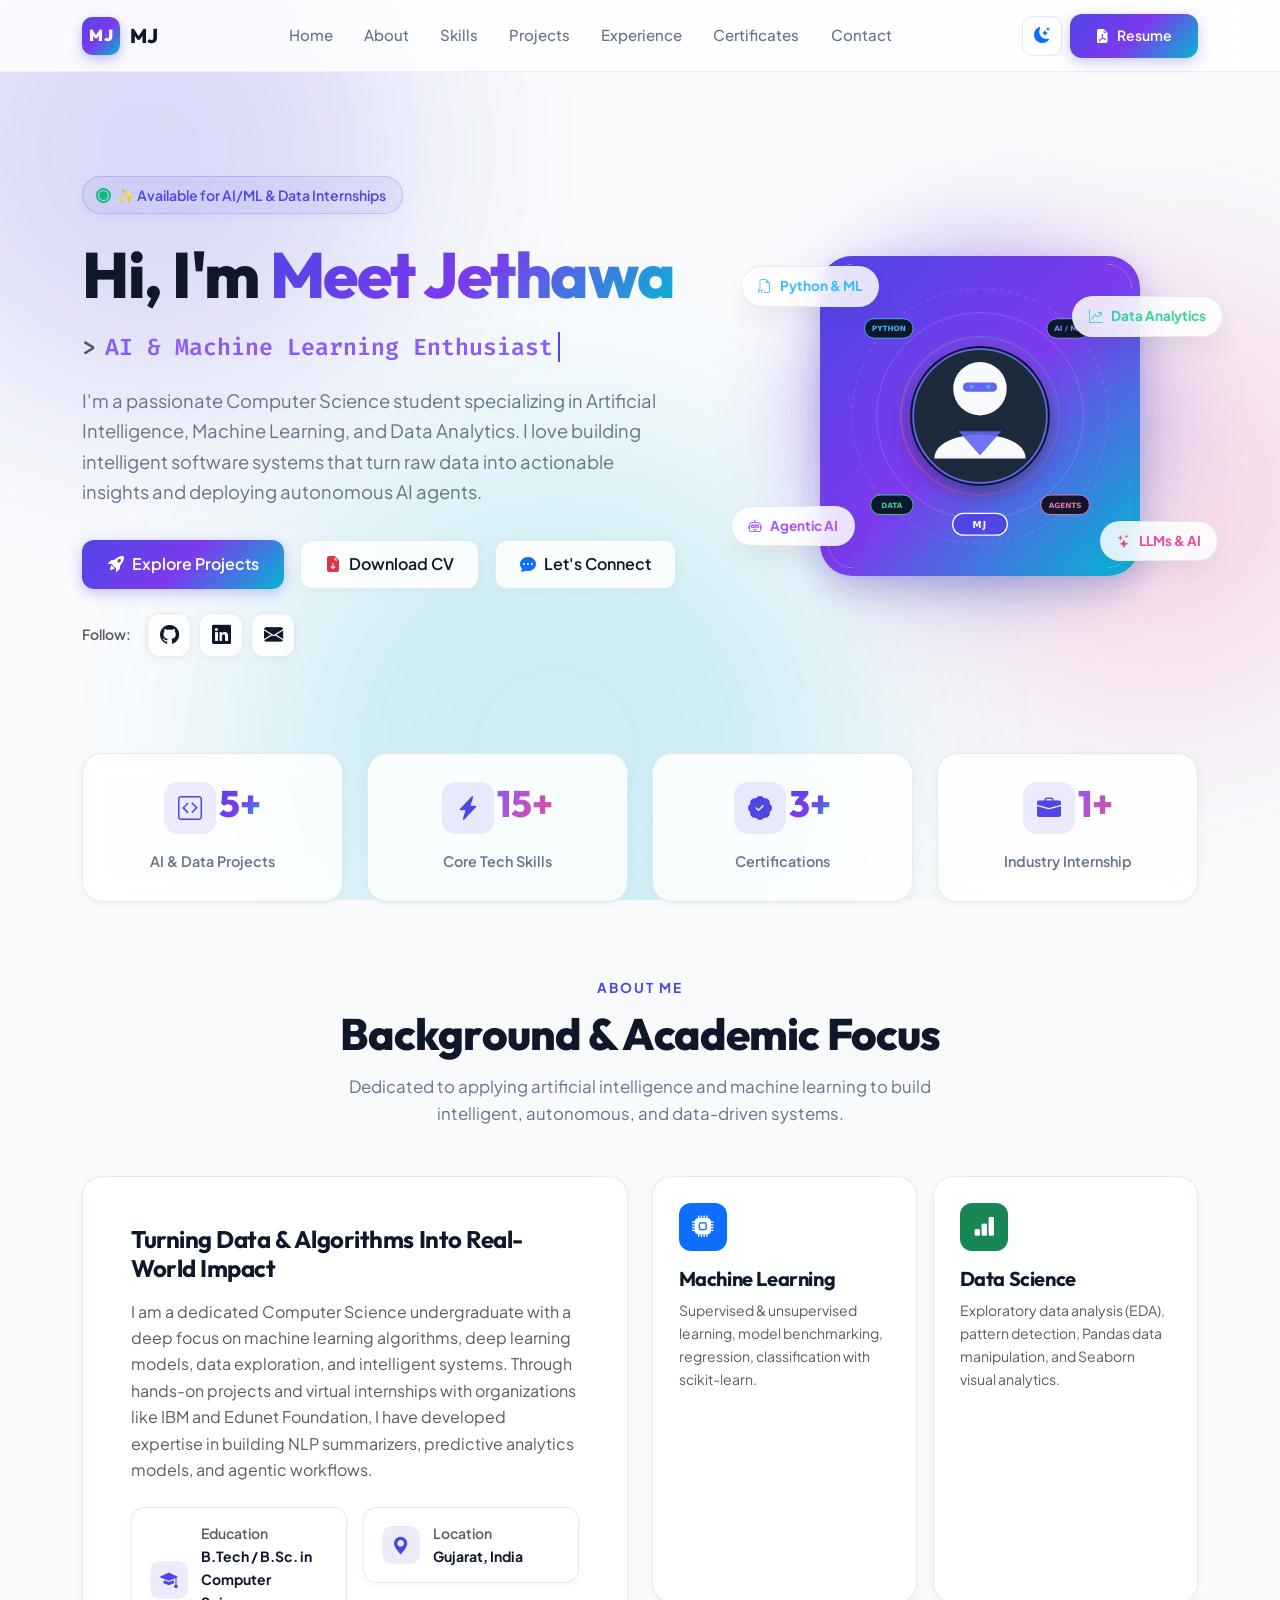
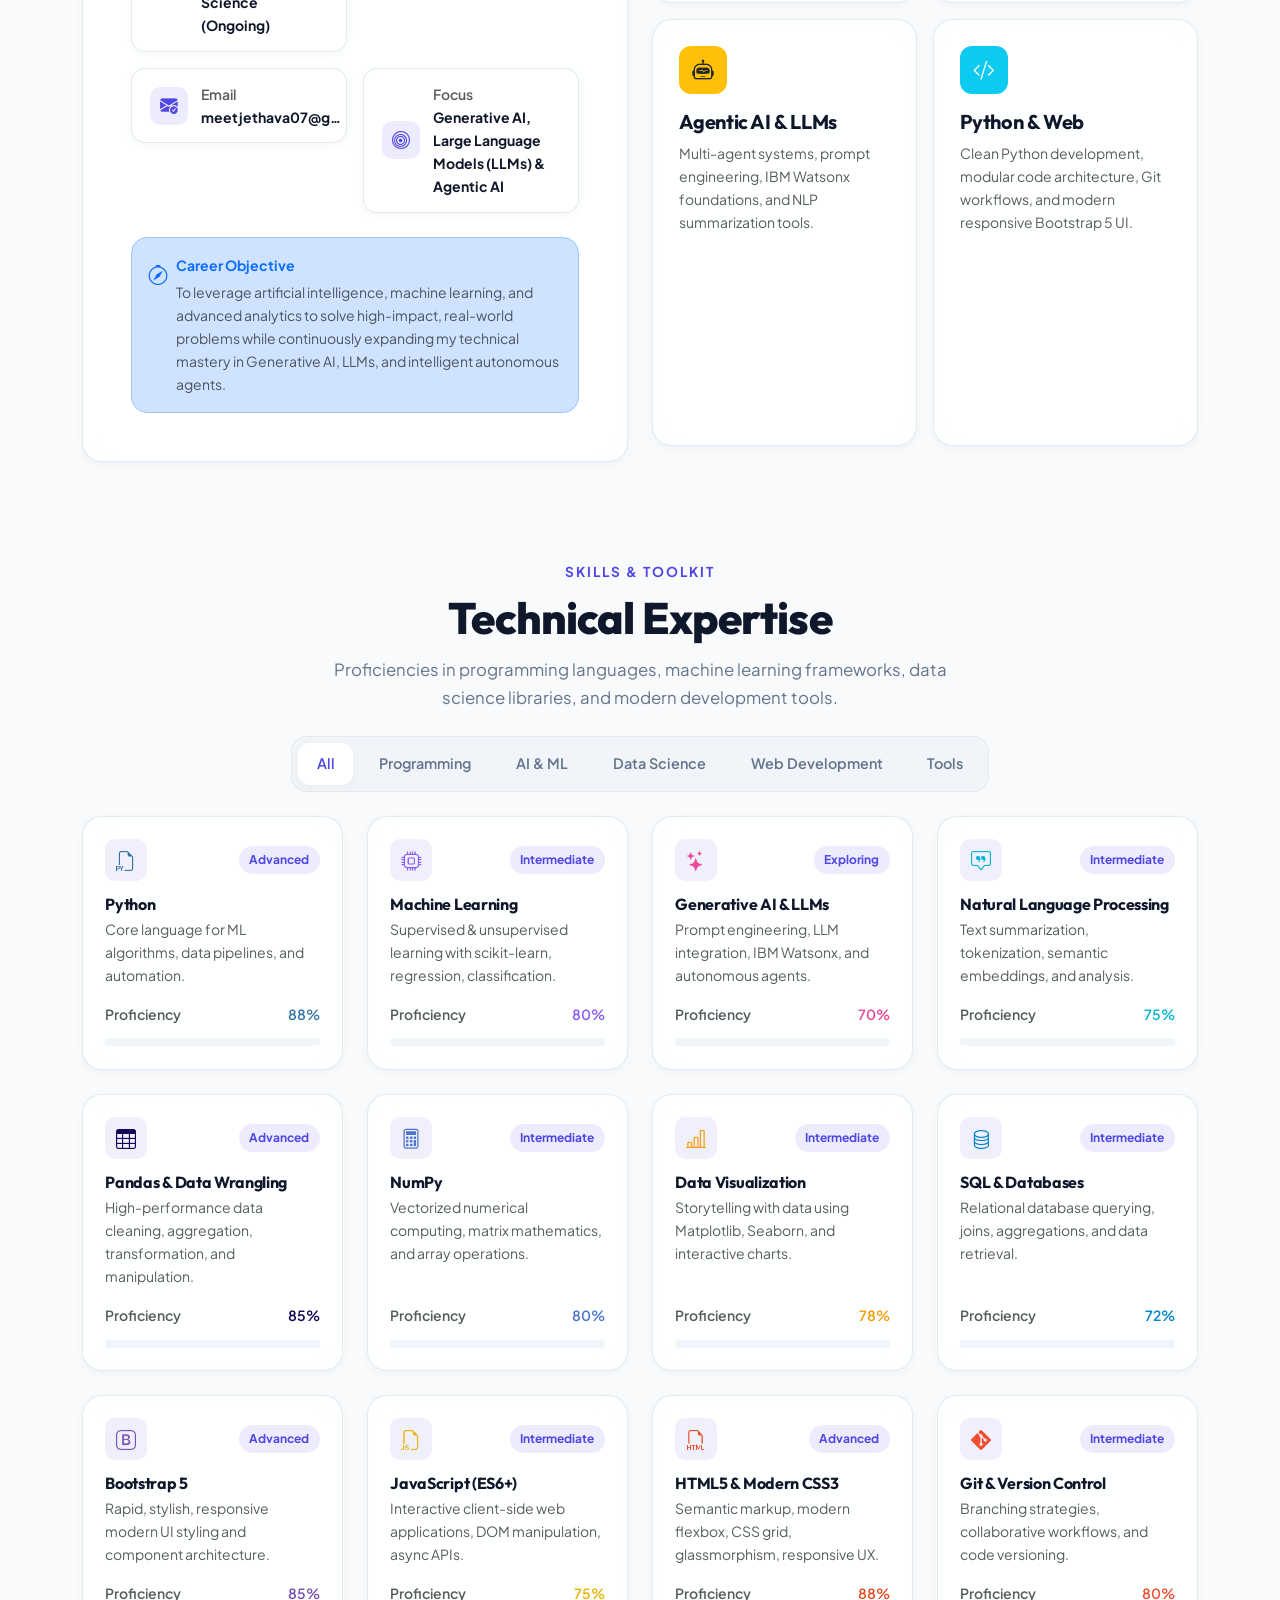
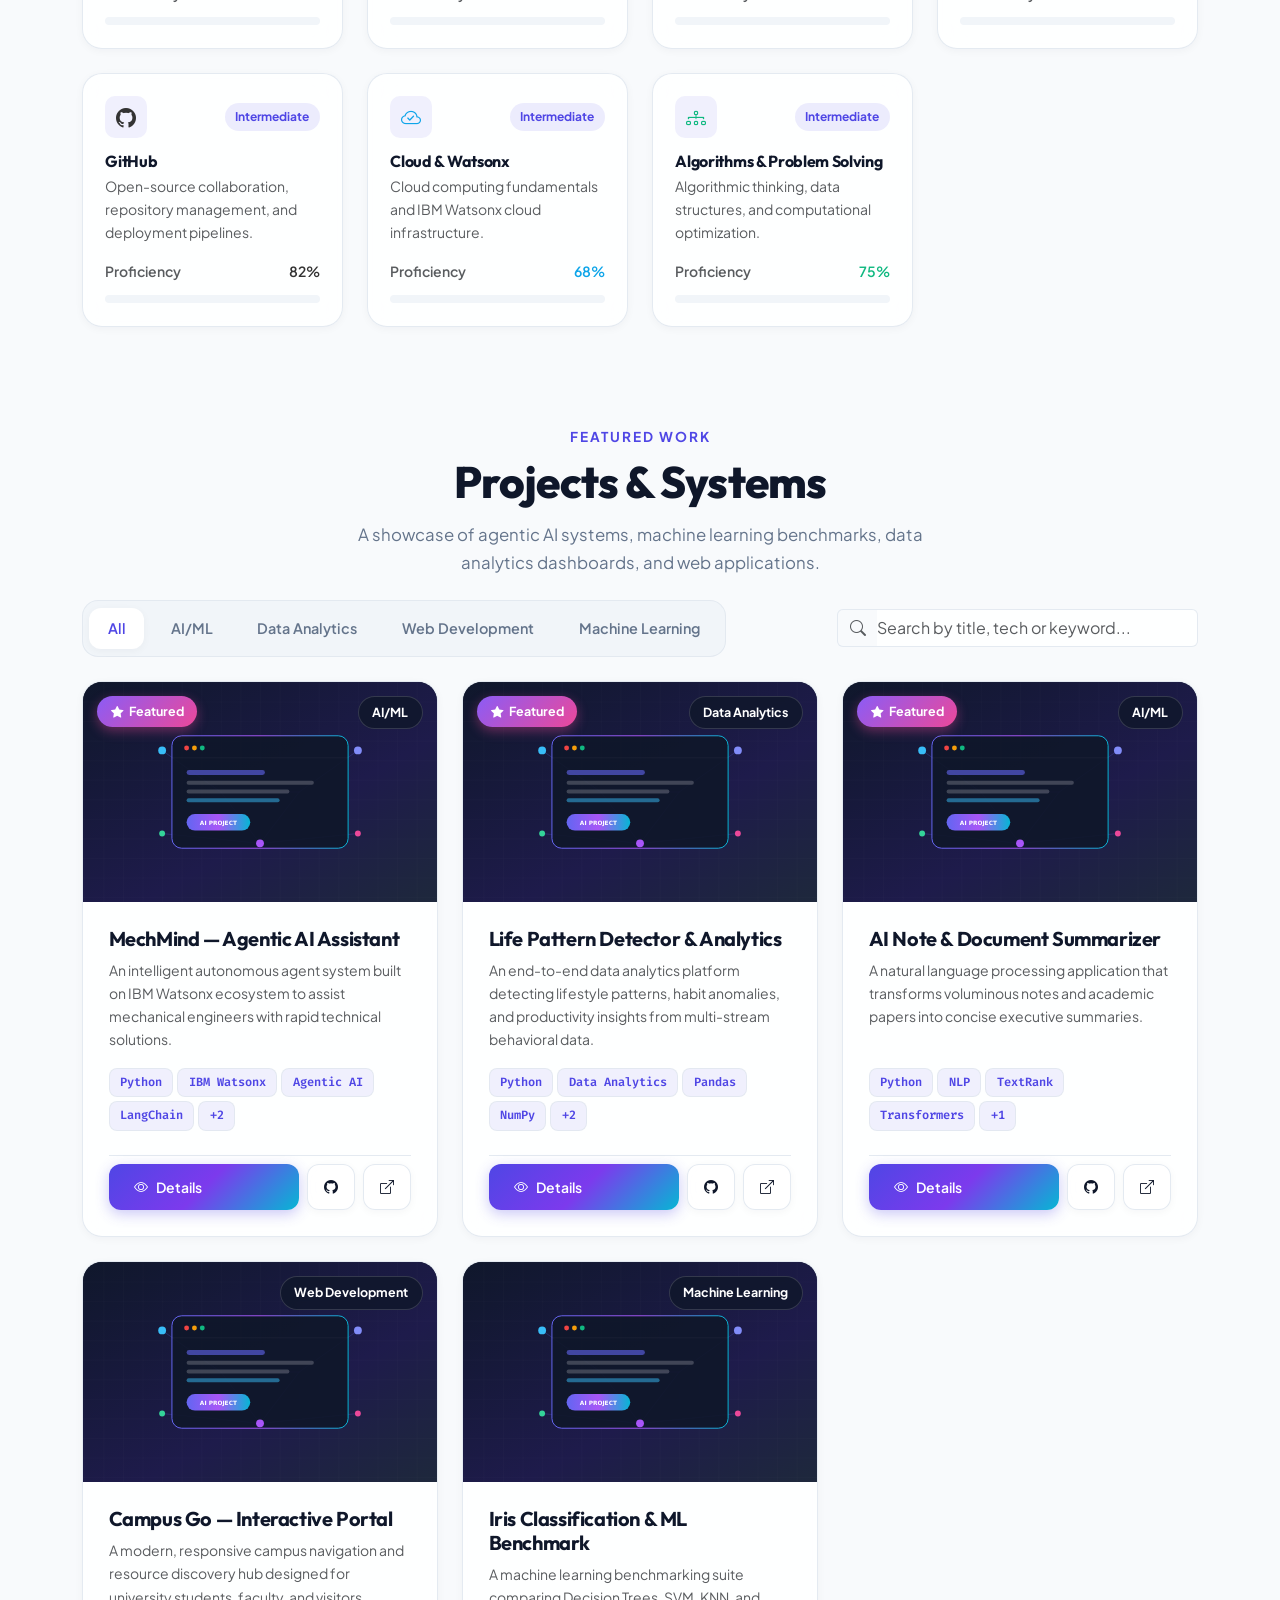
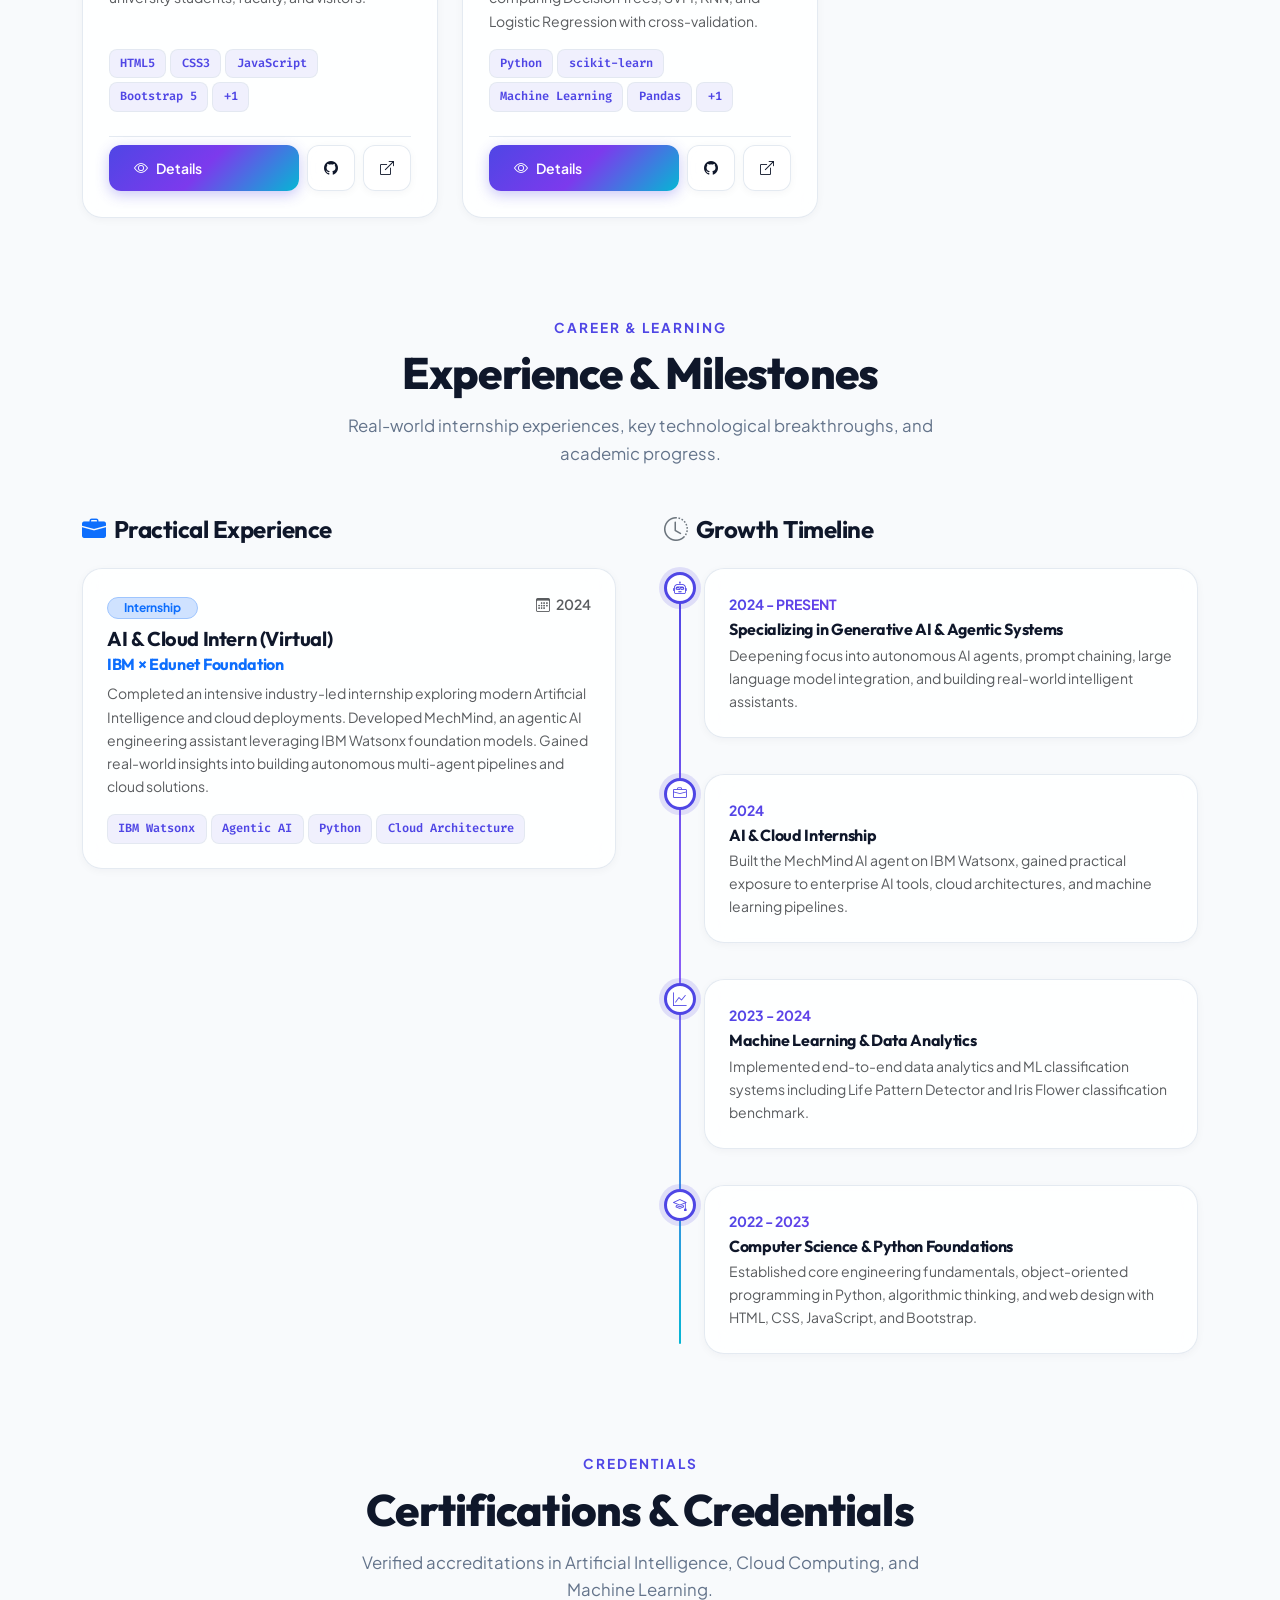
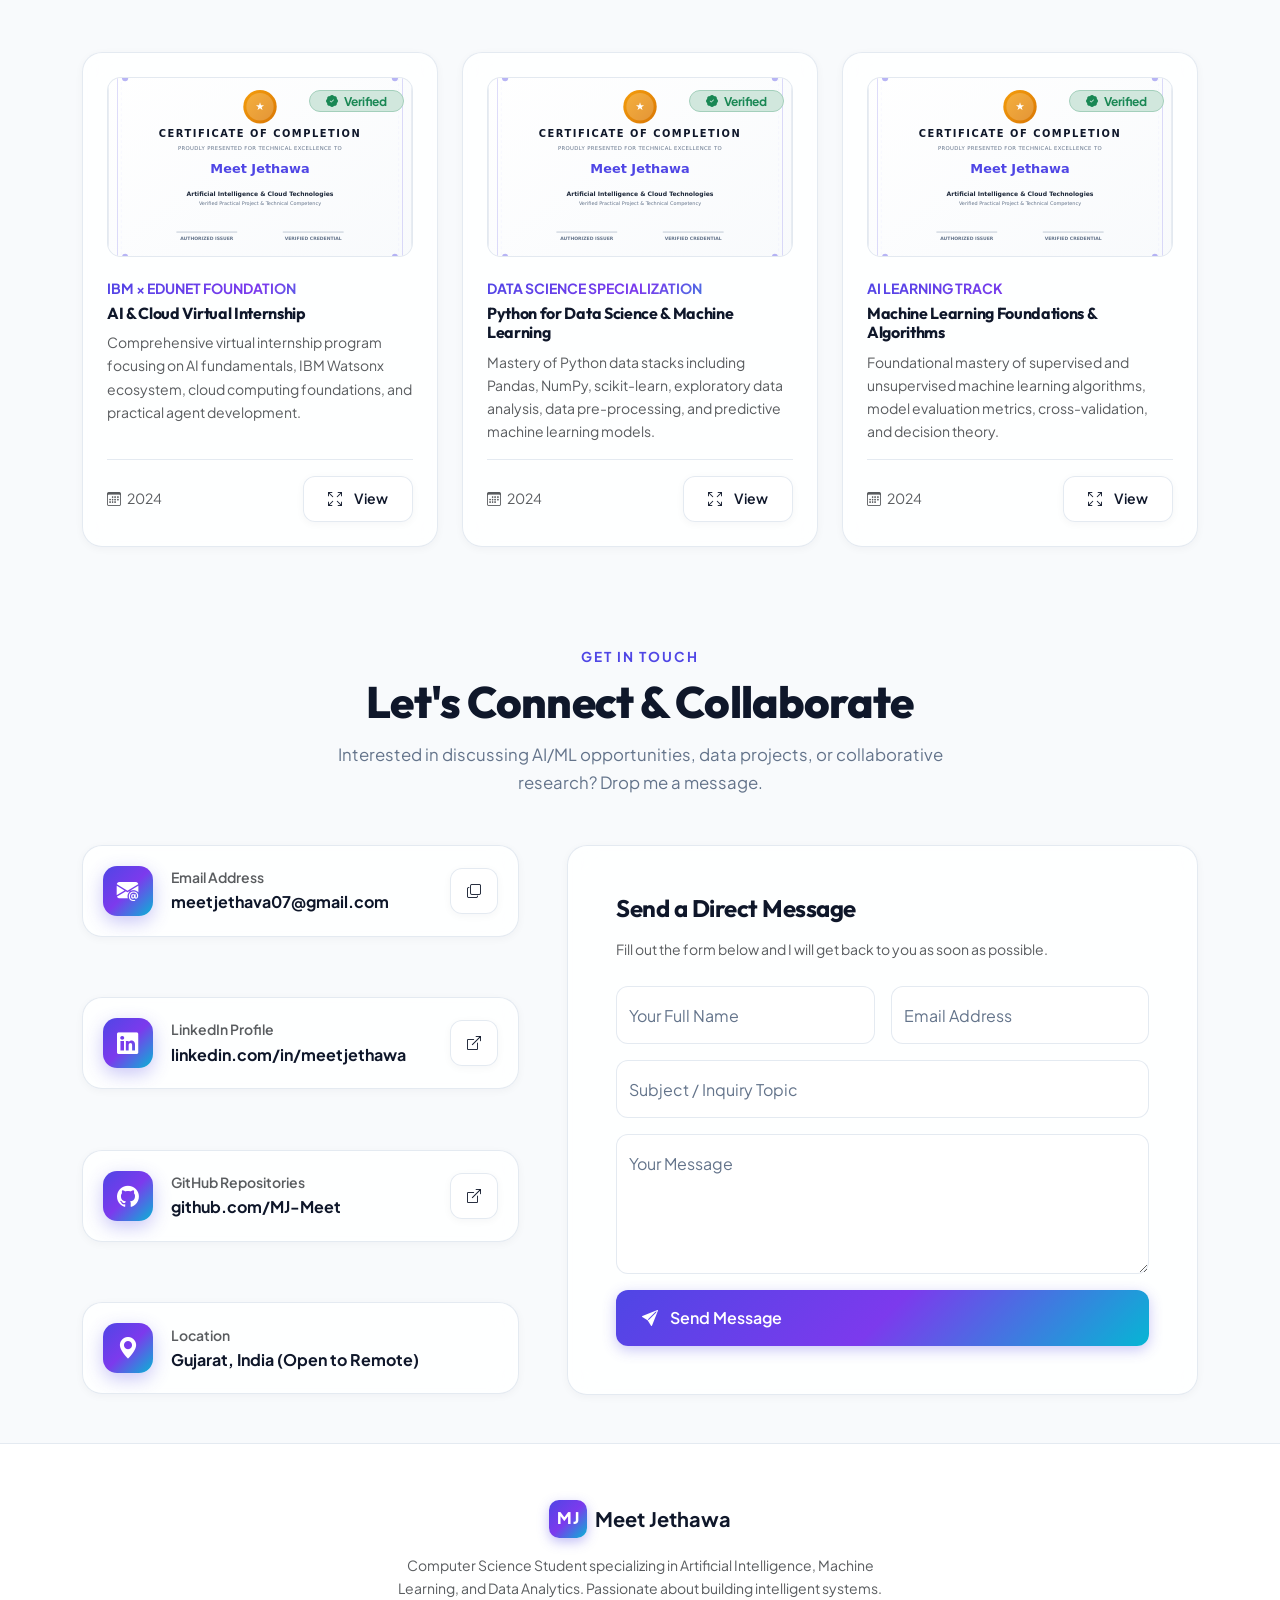
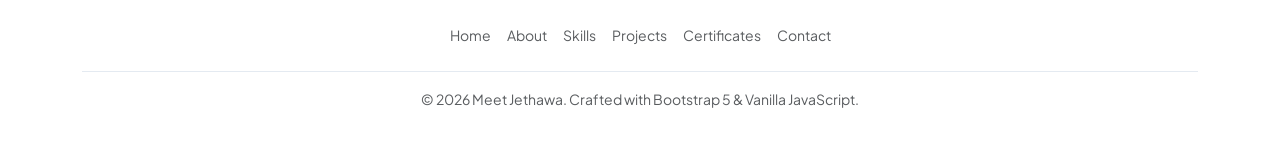
==== commit 6409077d: "feat: redesign portfolio with ultra-modern Bootstrap 5 UI, remove admin portal, and add structured a" ====
--- a/index.html
+++ b/index.html
@@ -1,477 +1,687 @@
 <!DOCTYPE html>
-<html lang="en">
+<html lang="en" data-bs-theme="light">
 <head>
   <meta charset="UTF-8" />
   <meta name="viewport" content="width=device-width, initial-scale=1.0" />
-  <title>Meet Jethawa — Portfolio</title>
-  <meta name="description" content="Personal portfolio of Meet Jethawa — Computer Science Student | AI/ML | Data Analytics" />
+  <title>Meet Jethawa — AI/ML &amp; Data Science Portfolio</title>
+  
+  <!-- Meta Information -->
+  <meta name="description" content="Personal Portfolio of Meet Jethawa — Computer Science Student, AI/ML Developer, and Data Analytics Enthusiast. Explore featured projects, certifications, and technical skills." />
   <meta name="author" content="Meet Jethawa" />
-
-  <!-- Bootstrap 5 CSS -->
+  <meta name="keywords" content="Meet Jethawa, AI, Machine Learning, Data Analytics, Python, IBM Watsonx, Agentic AI, Generative AI, Portfolio" />
+
+  <!-- Open Graph -->
+  <meta property="og:title" content="Meet Jethawa — AI/ML &amp; Data Science Portfolio" />
+  <meta property="og:description" content="Explore cutting-edge AI/ML, Data Science, and autonomous agent projects by Meet Jethawa." />
+  <meta property="og:type" content="website" />
+  <meta property="og:url" content="https://portfolio-1-mj-meets-projects.vercel.app" />
+
+  <!-- Favicon Monogram -->
+  <link rel="icon" type="image/svg+xml" href="data:image/svg+xml,<svg xmlns='http://www.w3.org/2000/svg' viewBox='0 0 100 100'><rect width='100' height='100' rx='24' fill='%234f46e5'/><text x='50' y='65' font-family='system-ui,sans-serif' font-size='48' font-weight='900' fill='white' text-anchor='middle'>MJ</text></svg>" />
+
+  <!-- Bootstrap 5.3.3 CSS -->
   <link rel="stylesheet" href="https://cdn.jsdelivr.net/npm/bootstrap@5.3.3/dist/css/bootstrap.min.css" />
-  <!-- Custom CSS -->
-  <link rel="stylesheet" href="css/style.css" />
+  <!-- Bootstrap Icons 1.11.3 -->
+  <link rel="stylesheet" href="https://cdn.jsdelivr.net/npm/bootstrap-icons@1.11.3/font/bootstrap-icons.min.css" />
+
+  <!-- Custom Stylesheet -->
+  <link rel="stylesheet" href="css/style.css?v=3" />
 </head>
 <body>
 
-<!-- ════════════════════════════════════════════════
-     NAVBAR
-════════════════════════════════════════════════ -->
-<nav class="navbar navbar-expand-lg fixed-top" aria-label="Main navigation">
-  <div class="container">
-    <a class="navbar-brand" href="#home" id="navBrand">MJ</a>
-
-    <div class="d-flex align-items-center gap-2 order-lg-last">
-      <!-- Theme Toggle -->
-      <button id="themeToggle" class="btn btn-sm btn-outline-secondary rounded-circle border-0 p-1 px-2" aria-label="Toggle dark/light mode" title="Toggle theme">
-        <span id="themeIcon">🌙</span>
-      </button>
-      <!-- Resume -->
-      <a href="resume/resume.pdf" target="_blank" class="btn btn-sm btn-primary ms-1" id="resumeBtn" download>
-        📄 Resume
+  <!-- Ambient Glow Background Blobs -->
+  <div class="ambient-glow-wrapper">
+    <div class="ambient-blob ambient-blob-1"></div>
+    <div class="ambient-blob ambient-blob-2"></div>
+    <div class="ambient-blob ambient-blob-3"></div>
+  </div>
+
+  <!-- ═══════════════════════════════════════════════════════
+       NAVBAR
+  ═══════════════════════════════════════════════════════ -->
+  <nav id="mainNavbar" class="navbar navbar-expand-lg navbar-custom sticky-top">
+    <div class="container">
+      <a class="brand-badge text-decoration-none" href="#home">
+        <div class="brand-logo-icon">MJ</div>
+        <span id="brandName">Meet Jethawa</span>
       </a>
-      <!-- Hamburger -->
-      <button class="navbar-toggler ms-1" type="button" data-bs-toggle="collapse"
-        data-bs-target="#navbarNav" aria-controls="navbarNav" aria-expanded="false"
-        aria-label="Toggle navigation">
-        <svg xmlns="http://www.w3.org/2000/svg" width="22" height="22" fill="currentColor" viewBox="0 0 16 16">
-          <path fill-rule="evenodd" d="M2.5 12a.5.5 0 0 1 .5-.5h10a.5.5 0 0 1 0 1H3a.5.5 0 0 1-.5-.5zm0-4a.5.5 0 0 1 .5-.5h10a.5.5 0 0 1 0 1H3a.5.5 0 0 1-.5-.5zm0-4a.5.5 0 0 1 .5-.5h10a.5.5 0 0 1 0 1H3a.5.5 0 0 1-.5-.5z"/>
-        </svg>
-      </button>
-    </div>
-
-    <div class="collapse navbar-collapse" id="navbarNav">
-      <ul class="navbar-nav ms-auto me-3 gap-1">
-        <li class="nav-item"><a class="nav-link" href="#home">Home</a></li>
-        <li class="nav-item"><a class="nav-link" href="#about">About</a></li>
-        <li class="nav-item"><a class="nav-link" href="#skills">Skills</a></li>
-        <li class="nav-item"><a class="nav-link" href="#projects">Projects</a></li>
-        <li class="nav-item"><a class="nav-link" href="#experience">Experience</a></li>
-        <li class="nav-item"><a class="nav-link" href="#certificates">Certificates</a></li>
-        <li class="nav-item"><a class="nav-link" href="#contact">Contact</a></li>
-      </ul>
+
+      <!-- Controls: Mobile Toggle + Theme Switcher -->
+      <div class="d-flex align-items-center gap-2 order-lg-3">
+        <button id="themeToggleBtn" class="btn-theme-toggle" aria-label="Toggle Dark/Light Mode" title="Toggle theme">
+          <i id="themeToggleIcon" class="bi bi-moon-stars-fill text-primary"></i>
+        </button>
+
+        <a id="navResumeBtn" href="assets/resume/resume.pdf" target="_blank" class="btn btn-modern-primary btn-sm d-none d-sm-inline-flex">
+          <i class="bi bi-file-earmark-pdf-fill"></i> Resume
+        </a>
+
+        <button class="navbar-toggler border-0 p-1" type="button" data-bs-toggle="collapse" data-bs-target="#navbarContent" aria-controls="navbarContent" aria-expanded="false" aria-label="Toggle navigation">
+          <i class="bi bi-list fs-2 text-primary"></i>
+        </button>
+      </div>
+
+      <div class="collapse navbar-collapse order-lg-2" id="navbarContent">
+        <ul class="navbar-nav mx-auto mb-2 mb-lg-0 py-2 py-lg-0 gap-1">
+          <li class="nav-item"><a class="nav-link nav-link-custom" href="#home">Home</a></li>
+          <li class="nav-item"><a class="nav-link nav-link-custom" href="#about">About</a></li>
+          <li class="nav-item"><a class="nav-link nav-link-custom" href="#skills">Skills</a></li>
+          <li class="nav-item"><a class="nav-link nav-link-custom" href="#projects">Projects</a></li>
+          <li class="nav-item"><a class="nav-link nav-link-custom" href="#experience">Experience</a></li>
+          <li class="nav-item"><a class="nav-link nav-link-custom" href="#certificates">Certificates</a></li>
+          <li class="nav-item"><a class="nav-link nav-link-custom" href="#contact">Contact</a></li>
+        </ul>
+      </div>
+    </div>
+  </nav>
+
+  <!-- ═══════════════════════════════════════════════════════
+       HERO SECTION
+  ═══════════════════════════════════════════════════════ -->
+  <header id="home" class="hero-section">
+    <div class="container">
+      <div class="row align-items-center g-5">
+        
+        <!-- Hero Content -->
+        <div class="col-lg-7 text-center text-lg-start">
+          <div class="status-badge">
+            <span class="status-dot-pulse"></span>
+            <span id="heroBadgeText">✨ Available for AI/ML &amp; Data Internships</span>
+          </div>
+
+          <h1 class="hero-title">
+            Hi, I'm <span id="heroName" class="text-gradient">Meet Jethawa</span>
+          </h1>
+
+          <!-- Typewriter Dynamic Subtitle -->
+          <div class="typewriter-wrapper justify-content-center justify-content-lg-start">
+            <span class="text-muted me-1">&gt;</span>
+            <span id="typewriterTarget">AI &amp; Machine Learning Enthusiast</span>
+            <span class="typewriter-cursor"></span>
+          </div>
+
+          <p id="heroBio" class="hero-lead mx-auto mx-lg-0">
+            I'm a passionate Computer Science student specializing in Artificial Intelligence, Machine Learning, and Data Analytics. I love building intelligent software systems that turn raw data into actionable insights and deploying autonomous AI agents.
+          </p>
+
+          <!-- Action Buttons -->
+          <div class="d-flex flex-wrap gap-3 justify-content-center justify-content-lg-start mb-4">
+            <a href="#projects" class="btn btn-modern-primary">
+              <i class="bi bi-rocket-takeoff-fill"></i> Explore Projects
+            </a>
+            <a id="heroResumeBtn" href="assets/resume/resume.pdf" target="_blank" class="btn btn-modern-outline">
+              <i class="bi bi-file-earmark-arrow-down-fill text-danger"></i> Download CV
+            </a>
+            <a href="#contact" class="btn btn-modern-outline">
+              <i class="bi bi-chat-dots-fill text-primary"></i> Let's Connect
+            </a>
+          </div>
+
+          <!-- Social Links -->
+          <div class="d-flex align-items-center gap-2 justify-content-center justify-content-lg-start">
+            <span class="text-muted small fw-semibold me-2">Follow:</span>
+            <a id="heroGithub" href="https://github.com/MJ-Meet" target="_blank" class="social-link-pill" title="GitHub Profile">
+              <i class="bi bi-github"></i>
+            </a>
+            <a id="heroLinkedin" href="https://linkedin.com/in/meetjethawa" target="_blank" class="social-link-pill" title="LinkedIn Profile">
+              <i class="bi bi-linkedin"></i>
+            </a>
+            <a id="heroEmail" href="mailto:meetjethava07@gmail.com" class="social-link-pill" title="Send Email">
+              <i class="bi bi-envelope-fill"></i>
+            </a>
+          </div>
+        </div>
+
+        <!-- Hero Avatar Showcase Card with Floating Badges -->
+        <div class="col-lg-5">
+          <div class="hero-card-wrapper">
+            <div class="hero-avatar-glow"></div>
+            
+            <div class="hero-avatar-frame">
+              <div class="hero-avatar-inner">
+                <img id="heroAvatarImg"
+                     src="assets/images/profile.jpg"
+                     alt="Meet Jethawa"
+                     class="hero-avatar-img"
+                     onerror="this.src='assets/images/profile-placeholder.svg'" />
+              </div>
+            </div>
+
+            <!-- Floating Tech Chips -->
+            <div class="floating-tech-chip chip-1">
+              <i class="bi bi-filetype-py"></i> Python &amp; ML
+            </div>
+            <div class="floating-tech-chip chip-2">
+              <i class="bi bi-robot"></i> Agentic AI
+            </div>
+            <div class="floating-tech-chip chip-3">
+              <i class="bi bi-graph-up-arrow"></i> Data Analytics
+            </div>
+            <div class="floating-tech-chip chip-4">
+              <i class="bi bi-stars"></i> LLMs &amp; AI
+            </div>
+          </div>
+        </div>
+
+      </div>
+    </div>
+  </header>
+
+  <!-- ═══════════════════════════════════════════════════════
+       QUICK STATS SECTION
+  ═══════════════════════════════════════════════════════ -->
+  <section class="py-4">
+    <div class="container">
+      <div class="row g-3 g-md-4">
+        <div class="col-6 col-lg-3">
+          <div class="card-modern stat-card">
+            <div class="stat-icon-wrapper">
+              <i class="bi bi-code-square"></i>
+            </div>
+            <div id="statProjects" class="stat-number text-gradient">5+</div>
+            <div class="stat-label">AI &amp; Data Projects</div>
+          </div>
+        </div>
+        <div class="col-6 col-lg-3">
+          <div class="card-modern stat-card">
+            <div class="stat-icon-wrapper">
+              <i class="bi bi-lightning-charge-fill"></i>
+            </div>
+            <div id="statSkills" class="stat-number text-gradient-purple">15+</div>
+            <div class="stat-label">Core Tech Skills</div>
+          </div>
+        </div>
+        <div class="col-6 col-lg-3">
+          <div class="card-modern stat-card">
+            <div class="stat-icon-wrapper">
+              <i class="bi bi-patch-check-fill"></i>
+            </div>
+            <div id="statCertificates" class="stat-number text-gradient">3+</div>
+            <div class="stat-label">Certifications</div>
+          </div>
+        </div>
+        <div class="col-6 col-lg-3">
+          <div class="card-modern stat-card">
+            <div class="stat-icon-wrapper">
+              <i class="bi bi-briefcase-fill"></i>
+            </div>
+            <div id="statExperience" class="stat-number text-gradient-purple">1+</div>
+            <div class="stat-label">Industry Internship</div>
+          </div>
+        </div>
+      </div>
+    </div>
+  </section>
+
+  <!-- ═══════════════════════════════════════════════════════
+       ABOUT ME SECTION
+  ═══════════════════════════════════════════════════════ -->
+  <section id="about" class="py-5">
+    <div class="container">
+      <div class="text-center mb-5">
+        <span class="section-tag">About Me</span>
+        <h2 class="section-title">Background &amp; Academic Focus</h2>
+        <p class="section-subtitle">Dedicated to applying artificial intelligence and machine learning to build intelligent, autonomous, and data-driven systems.</p>
+      </div>
+
+      <div class="row g-4 align-items-stretch">
+        
+        <!-- Left Column: Bio & Quick Facts -->
+        <div class="col-lg-6">
+          <div class="card-modern p-4 p-md-5 h-100 d-flex flex-column justify-content-between">
+            <div>
+              <h3 class="fw-bold mb-3 fs-4">Turning Data &amp; Algorithms Into Real-World Impact</h3>
+              <p id="aboutBioText" class="text-muted mb-4">
+                I am a dedicated Computer Science undergraduate with a deep focus on machine learning algorithms, deep learning models, data exploration, and intelligent systems. Through hands-on projects and virtual internships with organizations like IBM and Edunet Foundation, I have developed expertise in building NLP summarizers, predictive analytics models, and agentic workflows.
+              </p>
+
+              <!-- Quick Info Grid -->
+              <div class="row g-3 mb-4">
+                <div class="col-sm-6">
+                  <div class="info-pill-item">
+                    <div class="info-pill-icon"><i class="bi bi-mortarboard-fill"></i></div>
+                    <div>
+                      <div class="text-muted small fw-semibold">Education</div>
+                      <div id="infoEducation" class="fw-bold small">B.Tech / B.Sc. in CS</div>
+                    </div>
+                  </div>
+                </div>
+
+                <div class="col-sm-6">
+                  <div class="info-pill-item">
+                    <div class="info-pill-icon"><i class="bi bi-geo-alt-fill"></i></div>
+                    <div>
+                      <div class="text-muted small fw-semibold">Location</div>
+                      <div id="infoLocation" class="fw-bold small">Gujarat, India</div>
+                    </div>
+                  </div>
+                </div>
+
+                <div class="col-sm-6">
+                  <div class="info-pill-item">
+                    <div class="info-pill-icon"><i class="bi bi-envelope-check-fill"></i></div>
+                    <div>
+                      <div class="text-muted small fw-semibold">Email</div>
+                      <div id="infoEmail" class="fw-bold small text-truncate" style="max-width: 140px;">meetjethava07@gmail.com</div>
+                    </div>
+                  </div>
+                </div>
+
+                <div class="col-sm-6">
+                  <div class="info-pill-item">
+                    <div class="info-pill-icon"><i class="bi bi-bullseye"></i></div>
+                    <div>
+                      <div class="text-muted small fw-semibold">Focus</div>
+                      <div id="infoFocus" class="fw-bold small">Generative AI &amp; Agents</div>
+                    </div>
+                  </div>
+                </div>
+              </div>
+            </div>
+
+            <!-- Career Objective Note -->
+            <div class="p-3 rounded-4 bg-primary-subtle border border-primary-subtle">
+              <div class="d-flex gap-2">
+                <i class="bi bi-compass text-primary fs-5 mt-1"></i>
+                <div>
+                  <div class="fw-bold text-primary small mb-1">Career Objective</div>
+                  <p id="aboutCareerObjective" class="text-muted small mb-0">
+                    To leverage artificial intelligence, machine learning, and advanced analytics to solve high-impact, real-world problems while continuously expanding my technical mastery in Generative AI, LLMs, and intelligent autonomous agents.
+                  </p>
+                </div>
+              </div>
+            </div>
+
+          </div>
+        </div>
+
+        <!-- Right Column: 4 Core Pillars of Expertise -->
+        <div class="col-lg-6">
+          <div class="row g-3 h-100">
+            <div class="col-sm-6">
+              <div class="card-modern pillar-card">
+                <div class="pillar-icon bg-primary text-white">
+                  <i class="bi bi-cpu-fill"></i>
+                </div>
+                <h5 class="fw-bold mb-2">Machine Learning</h5>
+                <p class="text-muted small mb-0">Supervised &amp; unsupervised learning, model benchmarking, regression, classification with scikit-learn.</p>
+              </div>
+            </div>
+
+            <div class="col-sm-6">
+              <div class="card-modern pillar-card">
+                <div class="pillar-icon bg-success text-white">
+                  <i class="bi bi-bar-chart-fill"></i>
+                </div>
+                <h5 class="fw-bold mb-2">Data Science</h5>
+                <p class="text-muted small mb-0">Exploratory data analysis (EDA), pattern detection, Pandas data manipulation, and Seaborn visual analytics.</p>
+              </div>
+            </div>
+
+            <div class="col-sm-6">
+              <div class="card-modern pillar-card">
+                <div class="pillar-icon bg-warning text-dark">
+                  <i class="bi bi-robot"></i>
+                </div>
+                <h5 class="fw-bold mb-2">Agentic AI &amp; LLMs</h5>
+                <p class="text-muted small mb-0">Multi-agent systems, prompt engineering, IBM Watsonx foundations, and NLP summarization tools.</p>
+              </div>
+            </div>
+
+            <div class="col-sm-6">
+              <div class="card-modern pillar-card">
+                <div class="pillar-icon bg-info text-white">
+                  <i class="bi bi-code-slash"></i>
+                </div>
+                <h5 class="fw-bold mb-2">Python &amp; Web</h5>
+                <p class="text-muted small mb-0">Clean Python development, modular code architecture, Git workflows, and modern responsive Bootstrap 5 UI.</p>
+              </div>
+            </div>
+          </div>
+        </div>
+
+      </div>
+    </div>
+  </section>
+
+  <!-- ═══════════════════════════════════════════════════════
+       SKILLS SECTION
+  ═══════════════════════════════════════════════════════ -->
+  <section id="skills" class="py-5">
+    <div class="container">
+      <div class="text-center mb-4">
+        <span class="section-tag">Skills &amp; Toolkit</span>
+        <h2 class="section-title">Technical Expertise</h2>
+        <p class="section-subtitle">Proficiencies in programming languages, machine learning frameworks, data science libraries, and modern development tools.</p>
+      </div>
+
+      <!-- Skill Filter Buttons -->
+      <div class="text-center mb-4">
+        <div id="skillFilterButtons" class="nav-pills-custom">
+          <!-- Populated dynamically via app.js -->
+        </div>
+      </div>
+
+      <!-- Skills Grid Container -->
+      <div id="skillsContainer" class="row g-3 g-md-4">
+        <!-- Rendered dynamically via app.js -->
+      </div>
+    </div>
+  </section>
+
+  <!-- ═══════════════════════════════════════════════════════
+       PROJECTS SECTION
+  ═══════════════════════════════════════════════════════ -->
+  <section id="projects" class="py-5">
+    <div class="container">
+      <div class="text-center mb-4">
+        <span class="section-tag">Featured Work</span>
+        <h2 class="section-title">Projects &amp; Systems</h2>
+        <p class="section-subtitle">A showcase of agentic AI systems, machine learning benchmarks, data analytics dashboards, and web applications.</p>
+      </div>
+
+      <!-- Filter Buttons & Live Search -->
+      <div class="row align-items-center g-3 mb-4">
+        <div class="col-lg-8 text-center text-lg-start">
+          <div id="projectFilterButtons" class="nav-pills-custom">
+            <!-- Populated dynamically via app.js -->
+          </div>
+        </div>
+        <div class="col-lg-4">
+          <div class="input-group">
+            <span class="input-group-text bg-transparent border-end-0" style="border-color: var(--border-color);">
+              <i class="bi bi-search text-muted"></i>
+            </span>
+            <input id="projectSearchInput"
+                   type="text"
+                   class="form-control border-start-0 ps-0"
+                   style="border-color: var(--border-color); background: var(--bg-surface-glass);"
+                   placeholder="Search by title, tech or keyword..." />
+          </div>
+        </div>
+      </div>
+
+      <!-- Projects Grid Container -->
+      <div id="projectsContainer" class="row g-4">
+        <!-- Rendered dynamically via app.js -->
+      </div>
+    </div>
+  </section>
+
+  <!-- ═══════════════════════════════════════════════════════
+       PROJECT DETAIL MODAL
+  ═══════════════════════════════════════════════════════ -->
+  <div class="modal fade" id="projectModal" tabindex="-1" aria-labelledby="modalProjectTitle" aria-hidden="true">
+    <div class="modal-dialog modal-lg modal-dialog-centered modal-dialog-scrollable">
+      <div class="modal-content card-modern border-0">
+        <div class="modal-header border-bottom" style="border-color: var(--border-color) !important;">
+          <div>
+            <span id="modalProjectCategory" class="badge bg-primary-subtle text-primary rounded-pill px-3 py-1 mb-1">Category</span>
+            <h4 class="modal-title fw-bold" id="modalProjectTitle">Project Title</h4>
+          </div>
+          <button type="button" class="btn-close" data-bs-dismiss="modal" aria-label="Close"></button>
+        </div>
+        <div class="modal-body p-4">
+          <div class="rounded-4 overflow-hidden mb-4 border" style="max-height: 320px; border-color: var(--border-color) !important;">
+            <img id="modalProjectImage" src="" alt="Project Banner" class="w-100 h-100 object-fit-cover" />
+          </div>
+
+          <h6 class="fw-bold mb-2">Technologies Used:</h6>
+          <div id="modalProjectTags" class="d-flex flex-wrap gap-1 mb-3"></div>
+
+          <h6 class="fw-bold mb-2">System Overview &amp; Architecture:</h6>
+          <p id="modalProjectDescription" class="text-muted small leading-relaxed"></p>
+
+          <div id="modalProjectHighlights"></div>
+        </div>
+        <div class="modal-footer border-top d-flex justify-content-between" style="border-color: var(--border-color) !important;">
+          <button type="button" class="btn btn-modern-outline btn-sm" data-bs-dismiss="modal">Close</button>
+          <div class="d-flex gap-2">
+            <a id="modalProjectGithub" href="#" target="_blank" class="btn btn-modern-outline btn-sm">
+              <i class="bi bi-github"></i> View Repository
+            </a>
+            <a id="modalProjectDemo" href="#" target="_blank" class="btn btn-modern-primary btn-sm">
+              <i class="bi bi-box-arrow-up-right"></i> Live Preview
+            </a>
+          </div>
+        </div>
+      </div>
     </div>
   </div>
-</nav>
-
-<!-- ════════════════════════════════════════════════
-     HERO SECTION
-════════════════════════════════════════════════ -->
-<section id="home">
-  <div class="container">
-    <div class="row align-items-center gy-5">
-      <!-- Text Column -->
-      <div class="col-lg-7 order-2 order-lg-1 text-center text-lg-start">
-        <div class="fade-in-up">
-          <p class="section-badge mb-3">👋 Hello, I'm</p>
-          <h1 class="hero-name" id="heroName">Meet Jethawa</h1>
-          <p class="hero-headline" id="heroTagline">Computer Science Student | AI/ML | Data Analytics</p>
-
-          <div class="typing-wrapper mb-3">
-            <span id="typingText"></span><span class="typing-cursor" aria-hidden="true"></span>
-          </div>
-
-          <p class="hero-intro mb-4" id="heroIntro">Building the Future with AI &amp; Data</p>
-
-          <div class="d-flex gap-3 flex-wrap justify-content-center justify-content-lg-start mb-4">
-            <a href="#projects" class="btn btn-primary px-4 py-2">
-              🚀 View Projects
-            </a>
-            <a href="resume/resume.pdf" class="btn btn-outline-primary px-4 py-2" id="resumeBtn2" target="_blank" download>
-              📄 Download Resume
-            </a>
-          </div>
-
-          <div class="d-flex gap-3 flex-wrap justify-content-center justify-content-lg-start">
-            <a href="#" class="social-link" id="heroGithub" target="_blank" rel="noopener">
-              <svg xmlns="http://www.w3.org/2000/svg" width="18" height="18" fill="currentColor" viewBox="0 0 16 16">
-                <path d="M8 0C3.58 0 0 3.58 0 8c0 3.54 2.29 6.53 5.47 7.59.4.07.55-.17.55-.38 0-.19-.01-.82-.01-1.49-2.01.37-2.53-.49-2.69-.94-.09-.23-.48-.94-.82-1.13-.28-.15-.68-.52-.01-.53.63-.01 1.08.58 1.23.82.72 1.21 1.87.87 2.33.66.07-.52.28-.87.51-1.07-1.78-.2-3.64-.89-3.64-3.95 0-.87.31-1.59.82-2.15-.08-.2-.36-1.02.08-2.12 0 0 .67-.21 2.2.82.64-.18 1.32-.27 2-.27.68 0 1.36.09 2 .27 1.53-1.04 2.2-.82 2.2-.82.44 1.1.16 1.92.08 2.12.51.56.82 1.27.82 2.15 0 3.07-1.87 3.75-3.65 3.95.29.25.54.73.54 1.48 0 1.07-.01 1.93-.01 2.2 0 .21.15.46.55.38A8.012 8.012 0 0 0 16 8c0-4.42-3.58-8-8-8z"/>
-              </svg>
-              GitHub
-            </a>
-            <a href="#" class="social-link" id="heroLinkedin" target="_blank" rel="noopener">
-              <svg xmlns="http://www.w3.org/2000/svg" width="18" height="18" fill="currentColor" viewBox="0 0 16 16">
-                <path d="M0 1.146C0 .513.526 0 1.175 0h13.65C15.474 0 16 .513 16 1.146v13.708c0 .633-.526 1.146-1.175 1.146H1.175C.526 16 0 15.487 0 14.854V1.146zm4.943 12.248V6.169H2.542v7.225h2.401zm-1.2-8.212c.837 0 1.358-.554 1.358-1.248-.015-.709-.52-1.248-1.342-1.248-.822 0-1.359.54-1.359 1.248 0 .694.521 1.248 1.327 1.248h.016zm4.908 8.212V9.359c0-.216.016-.432.08-.586.173-.431.568-.878 1.232-.878.869 0 1.216.662 1.216 1.634v3.865h2.401V9.25c0-2.22-1.184-3.252-2.764-3.252-1.274 0-1.845.7-2.165 1.193v.025h-.016a5.54 5.54 0 0 1 .016-.025V6.169h-2.4c.03.678 0 7.225 0 7.225h2.4z"/>
-              </svg>
-              LinkedIn
-            </a>
-          </div>
-        </div>
-      </div>
-
-      <!-- Image Column -->
-      <div class="col-lg-5 order-1 order-lg-2 text-center">
-        <div class="fade-in-up">
-          <img id="heroImage" src="" alt="Meet Jethawa"
-            class="hero-avatar" loading="lazy"
-            onerror="this.style.display='none';document.getElementById('heroPH').style.display='flex'">
-          <div id="heroPH" class="hero-avatar-placeholder" style="display:none">🧑‍💻</div>
+
+  <!-- ═══════════════════════════════════════════════════════
+       EXPERIENCE & TIMELINE SECTION
+  ═══════════════════════════════════════════════════════ -->
+  <section id="experience" class="py-5">
+    <div class="container">
+      <div class="text-center mb-5">
+        <span class="section-tag">Career &amp; Learning</span>
+        <h2 class="section-title">Experience &amp; Milestones</h2>
+        <p class="section-subtitle">Real-world internship experiences, key technological breakthroughs, and academic progress.</p>
+      </div>
+
+      <div class="row g-4 g-lg-5">
+        <!-- Experience Column -->
+        <div class="col-lg-6">
+          <h3 class="fw-bold mb-4 fs-4 d-flex align-items-center gap-2">
+            <i class="bi bi-briefcase-fill text-primary"></i> Practical Experience
+          </h3>
+          <div id="experienceContainer">
+            <!-- Rendered dynamically via app.js -->
+          </div>
+        </div>
+
+        <!-- Milestones Timeline Column -->
+        <div class="col-lg-6">
+          <h3 class="fw-bold mb-4 fs-4 d-flex align-items-center gap-2">
+            <i class="bi bi-clock-history text-secondary"></i> Growth Timeline
+          </h3>
+          <div id="timelineContainer" class="timeline-modern">
+            <!-- Rendered dynamically via app.js -->
+          </div>
+        </div>
+      </div>
+    </div>
+  </section>
+
+  <!-- ═══════════════════════════════════════════════════════
+       CERTIFICATES SECTION
+  ═══════════════════════════════════════════════════════ -->
+  <section id="certificates" class="py-5">
+    <div class="container">
+      <div class="text-center mb-5">
+        <span class="section-tag">Credentials</span>
+        <h2 class="section-title">Certifications &amp; Credentials</h2>
+        <p class="section-subtitle">Verified accreditations in Artificial Intelligence, Cloud Computing, and Machine Learning.</p>
+      </div>
+
+      <div id="certificatesContainer" class="row g-4">
+        <!-- Rendered dynamically via app.js -->
+      </div>
+    </div>
+  </section>
+
+  <!-- Certificate Preview Modal -->
+  <div class="modal fade" id="certificateModal" tabindex="-1" aria-labelledby="modalCertTitle" aria-hidden="true">
+    <div class="modal-dialog modal-lg modal-dialog-centered">
+      <div class="modal-content card-modern border-0">
+        <div class="modal-header border-bottom" style="border-color: var(--border-color) !important;">
+          <div>
+            <span id="modalCertIssuer" class="text-gradient fw-bold small text-uppercase d-block">Issuer</span>
+            <h5 class="modal-title fw-bold" id="modalCertTitle">Certificate Title</h5>
+          </div>
+          <button type="button" class="btn-close" data-bs-dismiss="modal" aria-label="Close"></button>
+        </div>
+        <div class="modal-body p-4 text-center">
+          <div class="rounded-4 overflow-hidden border mb-3" style="border-color: var(--border-color) !important;">
+            <img id="modalCertImage" src="" alt="Certificate" class="w-100 h-auto" />
+          </div>
+          <div class="small text-muted"><i class="bi bi-calendar3 me-1"></i> Issued: <span id="modalCertDate">2024</span></div>
+        </div>
+        <div class="modal-footer border-top d-flex justify-content-between" style="border-color: var(--border-color) !important;">
+          <button type="button" class="btn btn-modern-outline btn-sm" data-bs-dismiss="modal">Close</button>
+          <a id="modalCertVerification" href="#" target="_blank" class="btn btn-modern-primary btn-sm">
+            <i class="bi bi-shield-check me-1"></i> Verify Credential
+          </a>
         </div>
       </div>
     </div>
   </div>
-</section>
-
-<!-- ════════════════════════════════════════════════
-     STATS SECTION
-════════════════════════════════════════════════ -->
-<section id="stats" style="padding:60px 0; background: var(--bg-alt);">
-  <div class="container">
-    <div class="row g-4 justify-content-center">
-      <div class="col-6 col-md-3">
-        <div class="stat-card"><div class="stat-number" id="statProjects">0</div><div class="stat-label">Projects</div></div>
-      </div>
-      <div class="col-6 col-md-3">
-        <div class="stat-card"><div class="stat-number" id="statSkills">0</div><div class="stat-label">Skills</div></div>
-      </div>
-      <div class="col-6 col-md-3">
-        <div class="stat-card"><div class="stat-number" id="statCerts">0</div><div class="stat-label">Certificates</div></div>
-      </div>
-      <div class="col-6 col-md-3">
-        <div class="stat-card"><div class="stat-number" id="statExp">0</div><div class="stat-label">Experience</div></div>
-      </div>
-    </div>
-  </div>
-</section>
-
-<!-- ════════════════════════════════════════════════
-     ABOUT SECTION
-════════════════════════════════════════════════ -->
-<section id="about">
-  <div class="container">
-    <div class="text-center mb-5">
-      <span class="section-badge">About Me</span>
-      <h2 class="section-title" id="aboutName">Meet Jethawa</h2>
-      <div class="section-line"></div>
-    </div>
-
-    <div class="row align-items-center gy-5">
-      <div class="col-md-4 text-center">
-        <img id="aboutImage" src="" alt="About Meet Jethawa"
-          class="about-image" loading="lazy"
-          onerror="this.style.display='none';document.getElementById('aboutPH').style.display='flex'">
-        <div id="aboutPH" class="about-placeholder" style="display:none">🧑‍💻</div>
-      </div>
-      <div class="col-md-8">
-        <p class="lead mb-4" id="aboutBio"></p>
-        <div class="row gy-2 mb-4">
-          <div class="col-12">
-            <div class="about-info-item">
-              <span class="about-info-label">🎓 Education</span>
-              <span id="aboutEducation"></span>
-            </div>
-          </div>
-          <div class="col-12">
-            <div class="about-info-item">
-              <span class="about-info-label">📍 Location</span>
-              <span id="aboutLocation"></span>
-            </div>
-          </div>
-          <div class="col-12">
-            <div class="about-info-item">
-              <span class="about-info-label">✉️ Email</span>
-              <span id="aboutEmail"></span>
-            </div>
-          </div>
-          <div class="col-12">
-            <div class="about-info-item">
-              <span class="about-info-label">🎯 Focus</span>
-              <span id="aboutFocus"></span>
-            </div>
-          </div>
-          <div class="col-12">
-            <div class="about-info-item">
-              <span class="about-info-label">💡 Objective</span>
-              <span id="aboutObjective"></span>
-            </div>
-          </div>
-        </div>
-        <div class="d-flex gap-3 flex-wrap">
-          <a href="#" class="btn btn-primary" id="aboutGithub" target="_blank" rel="noopener">GitHub</a>
-          <a href="#" class="btn btn-outline-primary" id="aboutLinkedin" target="_blank" rel="noopener">LinkedIn</a>
-        </div>
-      </div>
-    </div>
-  </div>
-</section>
-
-<!-- ════════════════════════════════════════════════
-     SKILLS SECTION
-════════════════════════════════════════════════ -->
-<section id="skills">
-  <div class="container">
-    <div class="text-center mb-5">
-      <span class="section-badge">What I Know</span>
-      <h2 class="section-title">My Skills</h2>
-      <div class="section-line"></div>
-    </div>
-
-    <!-- Skill Filters -->
-    <div class="d-flex flex-wrap gap-2 justify-content-center mb-4" id="skillFilters" role="group" aria-label="Skill category filters"></div>
-
-    <div class="row g-3" id="skillsContainer">
-      <div class="col-12 text-center py-5">
-        <div class="spinner-border text-primary" role="status"><span class="visually-hidden">Loading...</span></div>
-      </div>
-    </div>
-  </div>
-</section>
-
-<!-- ════════════════════════════════════════════════
-     FEATURED PROJECTS
-════════════════════════════════════════════════ -->
-<section id="featuredSection" style="display:none; background: var(--bg-alt);">
-  <div class="container">
-    <div class="text-center mb-5">
-      <span class="section-badge">Highlighted Work</span>
-      <h2 class="section-title">⭐ Featured Projects</h2>
-      <div class="section-line"></div>
-    </div>
-    <div class="row g-4" id="featuredContainer"></div>
-  </div>
-</section>
-
-<!-- ════════════════════════════════════════════════
-     ALL PROJECTS
-════════════════════════════════════════════════ -->
-<section id="projects">
-  <div class="container">
-    <div class="text-center mb-5">
-      <span class="section-badge">My Work</span>
-      <h2 class="section-title">Projects</h2>
-      <div class="section-line"></div>
-    </div>
-
-    <!-- Search & Filters -->
-    <div class="row align-items-center gy-3 mb-4">
-      <div class="col-md-5">
-        <div class="search-box">
-          <span class="search-icon">🔍</span>
-          <input type="search" id="projectSearch" class="form-control"
-            placeholder="Search projects…" aria-label="Search projects">
-        </div>
-      </div>
-      <div class="col-md-7">
-        <div class="d-flex flex-wrap gap-2 justify-content-md-end" id="projectFilters" role="group" aria-label="Project category filters"></div>
-      </div>
-    </div>
-
-    <div class="row g-4" id="projectsContainer">
-      <div class="col-12 text-center py-5">
-        <div class="spinner-border text-primary" role="status"><span class="visually-hidden">Loading...</span></div>
-      </div>
-    </div>
-  </div>
-</section>
-
-<!-- Project Details Modal -->
-<div class="modal fade" id="projectModal" tabindex="-1" aria-labelledby="projModalLabel" aria-modal="true" role="dialog">
-  <div class="modal-dialog modal-lg modal-dialog-centered modal-dialog-scrollable">
-    <div class="modal-content">
-      <div class="modal-header">
-        <div>
-          <h5 class="modal-title fw-bold" id="projModalTitle"></h5>
-          <span class="badge badge-category" id="projModalCategory"></span>
-          <small class="text-muted ms-2" id="projModalDate"></small>
-        </div>
-        <button type="button" class="btn-close" data-bs-dismiss="modal" aria-label="Close"></button>
-      </div>
-      <div class="modal-body">
-        <img id="projModalImg" src="" alt="Project" class="img-fluid rounded mb-3" style="display:none;max-height:300px;object-fit:cover;width:100%">
-        <p id="projModalDescription" class="mb-3"></p>
-        <h6 class="fw-semibold mb-2">Technologies Used</h6>
-        <div id="projModalTechs"></div>
-      </div>
-      <div class="modal-footer gap-2">
-        <a id="projModalGithub" href="#" target="_blank" rel="noopener" class="btn btn-outline-secondary">GitHub</a>
-        <a id="projModalDemo"   href="#" target="_blank" rel="noopener" class="btn btn-primary">Live Demo</a>
-      </div>
-    </div>
-  </div>
-</div>
-
-<!-- ════════════════════════════════════════════════
-     EXPERIENCE SECTION
-════════════════════════════════════════════════ -->
-<section id="experience" style="background: var(--bg-alt);">
-  <div class="container">
-    <div class="text-center mb-5">
-      <span class="section-badge">My Journey</span>
-      <h2 class="section-title">Experience</h2>
-      <div class="section-line"></div>
-    </div>
-    <div class="experience-timeline" id="experienceContainer">
-      <div class="text-center py-5">
-        <div class="spinner-border text-primary" role="status"><span class="visually-hidden">Loading...</span></div>
-      </div>
-    </div>
-  </div>
-</section>
-
-<!-- ════════════════════════════════════════════════
-     CERTIFICATES SECTION
-════════════════════════════════════════════════ -->
-<section id="certificates">
-  <div class="container">
-    <div class="text-center mb-5">
-      <span class="section-badge">Achievements</span>
-      <h2 class="section-title">Certificates</h2>
-      <div class="section-line"></div>
-    </div>
-
-    <div class="d-flex flex-wrap gap-2 justify-content-center mb-4" id="certFilters" role="group" aria-label="Certificate category filters"></div>
-
-    <div class="row g-4" id="certificatesContainer">
-      <div class="col-12 text-center py-5">
-        <div class="spinner-border text-primary" role="status"><span class="visually-hidden">Loading...</span></div>
-      </div>
-    </div>
-  </div>
-</section>
-
-<!-- Certificate Modal -->
-<div class="modal fade" id="certModal" tabindex="-1" aria-labelledby="certModalLabel" aria-modal="true" role="dialog">
-  <div class="modal-dialog modal-dialog-centered">
-    <div class="modal-content">
-      <div class="modal-header">
-        <h5 class="modal-title fw-bold" id="certModalTitle"></h5>
-        <button type="button" class="btn-close" data-bs-dismiss="modal" aria-label="Close"></button>
-      </div>
-      <div class="modal-body text-center">
-        <img id="certModalImg" src="" alt="Certificate" class="img-fluid rounded mb-3" style="display:none;max-height:300px">
-        <p class="mb-1"><strong>Issuer:</strong> <span id="certModalIssuer"></span></p>
-        <p class="mb-1"><strong>Date:</strong>   <span id="certModalDate"></span></p>
-        <p class="mb-3"><strong>Category:</strong> <span id="certModalCat"></span></p>
-      </div>
-      <div class="modal-footer">
-        <a id="certModalVerify" href="#" target="_blank" rel="noopener" class="btn btn-primary" style="display:none">
-          ✅ Verify Certificate
-        </a>
-        <button type="button" class="btn btn-outline-secondary" data-bs-dismiss="modal">Close</button>
-      </div>
-    </div>
-  </div>
-</div>
-
-<!-- ════════════════════════════════════════════════
-     LEARNING TIMELINE
-════════════════════════════════════════════════ -->
-<section id="timeline" style="background: var(--bg-alt);">
-  <div class="container">
-    <div class="text-center mb-5">
-      <span class="section-badge">How I Got Here</span>
-      <h2 class="section-title">My Learning Journey</h2>
-      <div class="section-line"></div>
-    </div>
-    <div class="learning-timeline" id="timelineContainer"></div>
-  </div>
-</section>
-
-<!-- ════════════════════════════════════════════════
-     CURRENTLY LEARNING
-════════════════════════════════════════════════ -->
-<section id="learning">
-  <div class="container">
-    <div class="text-center mb-5">
-      <span class="section-badge">Always Growing</span>
-      <h2 class="section-title">Currently Learning</h2>
-      <div class="section-line"></div>
-    </div>
-    <div class="row g-4" id="learningContainer">
-      <div class="col-12 text-center py-5">
-        <div class="spinner-border text-primary" role="status"><span class="visually-hidden">Loading...</span></div>
-      </div>
-    </div>
-  </div>
-</section>
-
-<!-- ════════════════════════════════════════════════
-     CONTACT SECTION
-════════════════════════════════════════════════ -->
-<section id="contact" style="background: var(--bg-alt);">
-  <div class="container">
-    <div class="text-center mb-5">
-      <span class="section-badge">Get In Touch</span>
-      <h2 class="section-title">Contact Me</h2>
-      <div class="section-line"></div>
-      <p class="text-muted">Have a question, opportunity, or just want to connect? Drop me a message!</p>
-    </div>
-
-    <div class="row justify-content-center">
-      <div class="col-md-8 col-lg-6">
-        <div class="contact-card p-4 p-md-5">
-          <form id="contactForm" novalidate>
-            <div class="mb-3">
-              <label for="contactName" class="form-label">Your Name <span class="text-danger">*</span></label>
-              <input type="text" class="form-control" id="contactName" placeholder="John Doe" required autocomplete="name">
-            </div>
-            <div class="mb-3">
-              <label for="contactEmail" class="form-label">Email Address <span class="text-danger">*</span></label>
-              <input type="email" class="form-control" id="contactEmail" placeholder="john@example.com" required autocomplete="email">
-            </div>
-            <div class="mb-3">
-              <label for="contactSubject" class="form-label">Subject <span class="text-danger">*</span></label>
-              <input type="text" class="form-control" id="contactSubject" placeholder="What's this about?" required>
-            </div>
-            <div class="mb-4">
-              <label for="contactMessage" class="form-label">Message <span class="text-danger">*</span></label>
-              <textarea class="form-control" id="contactMessage" rows="5" placeholder="Write your message here…" required minlength="10"></textarea>
-            </div>
-            <div class="d-grid">
-              <button type="submit" class="btn btn-primary py-2">
-                📩 Send Message
-              </button>
-            </div>
-          </form>
-        </div>
-      </div>
-    </div>
-  </div>
-</section>
-
-<!-- ════════════════════════════════════════════════
-     FOOTER
-════════════════════════════════════════════════ -->
-<footer>
-  <div class="container">
-    <div class="row gy-4 align-items-center justify-content-between text-center text-md-start">
-      <div class="col-md-6">
-        <div class="footer-brand mb-1" id="footerName">Meet Jethawa</div>
-        <p class="text-muted mb-0 small" id="footerHeadline">Computer Science Student | AI/ML | Data Analytics</p>
-      </div>
-      <div class="col-md-6 text-md-end">
-        <div class="d-flex gap-3 justify-content-center justify-content-md-end flex-wrap">
-          <a href="#" class="footer-link" id="footerGithub" target="_blank" rel="noopener">GitHub</a>
-          <a href="#" class="footer-link" id="footerLinkedin" target="_blank" rel="noopener">LinkedIn</a>
-          <a href="#" class="footer-link" id="footerEmail">Email</a>
-        </div>
-      </div>
-    </div>
-    <hr style="border-color: var(--border); margin: 1.5rem 0 1rem;">
-    <div class="row align-items-center text-center text-md-start">
-      <div class="col-md-6">
-        <p class="text-muted small mb-0">© <span id="footerYear"></span> Meet Jethawa. All rights reserved.</p>
-      </div>
-      <div class="col-md-6 text-md-end mt-2 mt-md-0">
-        <small class="text-muted">Built with HTML5, CSS3, Bootstrap 5 &amp; Vanilla JS</small>
-        <span class="text-muted mx-2">•</span>
-        <a href="admin.html" class="footer-link small text-decoration-none" title="Admin Dashboard">⚙️ Admin</a>
-      </div>
-    </div>
-  </div>
-</footer>
-
-<!-- Back to Top -->
-<button id="backToTop" aria-label="Back to top" title="Back to top">▲</button>
-
-<!-- Toast Container -->
-<div id="toastContainer" class="toast-container position-fixed bottom-0 end-0 p-3" style="z-index:1100;"></div>
-
-<!-- Bootstrap 5 JS -->
-<script src="https://cdn.jsdelivr.net/npm/bootstrap@5.3.3/dist/js/bootstrap.bundle.min.js"></script>
-<!-- Portfolio JS -->
-<script src="js/data.js?v=2"></script>
-<script src="js/storage.js?v=2"></script>
-<script src="js/app.js?v=2"></script>
+
+  <!-- ═══════════════════════════════════════════════════════
+       CONTACT SECTION
+  ═══════════════════════════════════════════════════════ -->
+  <section id="contact" class="py-5">
+    <div class="container">
+      <div class="text-center mb-5">
+        <span class="section-tag">Get In Touch</span>
+        <h2 class="section-title">Let's Connect &amp; Collaborate</h2>
+        <p class="section-subtitle">Interested in discussing AI/ML opportunities, data projects, or collaborative research? Drop me a message.</p>
+      </div>
+
+      <div class="row g-4 g-lg-5 align-items-stretch">
+        
+        <!-- Left Column: Contact Cards -->
+        <div class="col-lg-5 d-flex flex-column justify-content-between gap-3">
+          
+          <div class="card-modern contact-info-card">
+            <div class="contact-info-icon"><i class="bi bi-envelope-at-fill"></i></div>
+            <div class="flex-grow-1 overflow-hidden">
+              <div class="text-muted small fw-semibold">Email Address</div>
+              <div class="fw-bold text-truncate">meetjethava07@gmail.com</div>
+            </div>
+            <button class="btn btn-modern-outline btn-sm px-3" onclick="copyToClipboard('meetjethava07@gmail.com', 'Email')" title="Copy Email">
+              <i class="bi bi-copy"></i>
+            </button>
+          </div>
+
+          <div class="card-modern contact-info-card">
+            <div class="contact-info-icon"><i class="bi bi-linkedin"></i></div>
+            <div class="flex-grow-1 overflow-hidden">
+              <div class="text-muted small fw-semibold">LinkedIn Profile</div>
+              <div class="fw-bold text-truncate">linkedin.com/in/meetjethawa</div>
+            </div>
+            <a href="https://linkedin.com/in/meetjethawa" target="_blank" class="btn btn-modern-outline btn-sm px-3" title="Open LinkedIn">
+              <i class="bi bi-box-arrow-up-right"></i>
+            </a>
+          </div>
+
+          <div class="card-modern contact-info-card">
+            <div class="contact-info-icon"><i class="bi bi-github"></i></div>
+            <div class="flex-grow-1 overflow-hidden">
+              <div class="text-muted small fw-semibold">GitHub Repositories</div>
+              <div class="fw-bold text-truncate">github.com/MJ-Meet</div>
+            </div>
+            <a href="https://github.com/MJ-Meet" target="_blank" class="btn btn-modern-outline btn-sm px-3" title="Open GitHub">
+              <i class="bi bi-box-arrow-up-right"></i>
+            </a>
+          </div>
+
+          <div class="card-modern contact-info-card">
+            <div class="contact-info-icon"><i class="bi bi-geo-alt-fill"></i></div>
+            <div class="flex-grow-1 overflow-hidden">
+              <div class="text-muted small fw-semibold">Location</div>
+              <div class="fw-bold">Gujarat, India (Open to Remote)</div>
+            </div>
+          </div>
+
+        </div>
+
+        <!-- Right Column: Interactive Form -->
+        <div class="col-lg-7">
+          <div class="card-modern p-4 p-md-5">
+            <h4 class="fw-bold mb-3 fs-4">Send a Direct Message</h4>
+            <p class="text-muted small mb-4">Fill out the form below and I will get back to you as soon as possible.</p>
+
+            <form id="contactForm">
+              <div class="row g-3">
+                <div class="col-md-6">
+                  <div class="form-floating">
+                    <input type="text" class="form-control" id="contactName" placeholder="Your Name" required />
+                    <label for="contactName">Your Full Name</label>
+                  </div>
+                </div>
+
+                <div class="col-md-6">
+                  <div class="form-floating">
+                    <input type="email" class="form-control" id="contactEmail" placeholder="name@example.com" required />
+                    <label for="contactEmail">Email Address</label>
+                  </div>
+                </div>
+
+                <div class="col-12">
+                  <div class="form-floating">
+                    <input type="text" class="form-control" id="contactSubject" placeholder="Subject" />
+                    <label for="contactSubject">Subject / Inquiry Topic</label>
+                  </div>
+                </div>
+
+                <div class="col-12">
+                  <div class="form-floating">
+                    <textarea class="form-control" placeholder="Leave a message here" id="contactMessage" style="height: 140px" required></textarea>
+                    <label for="contactMessage">Your Message</label>
+                  </div>
+                </div>
+
+                <div class="col-12">
+                  <button type="submit" class="btn btn-modern-primary w-100 py-3">
+                    <i class="bi bi-send-fill me-1"></i> Send Message
+                  </button>
+                </div>
+              </div>
+            </form>
+
+          </div>
+        </div>
+
+      </div>
+    </div>
+  </section>
+
+  <!-- ═══════════════════════════════════════════════════════
+       FOOTER
+  ═══════════════════════════════════════════════════════ -->
+  <footer class="footer-custom">
+    <div class="container text-center">
+      <div class="d-flex justify-content-center align-items-center gap-2 mb-3">
+        <div class="brand-logo-icon">MJ</div>
+        <span class="fw-bold fs-5">Meet Jethawa</span>
+      </div>
+
+      <p class="text-muted small max-w-md mx-auto mb-4" style="max-width: 500px;">
+        Computer Science Student specializing in Artificial Intelligence, Machine Learning, and Data Analytics. Passionate about building intelligent systems.
+      </p>
+
+      <div class="d-flex justify-content-center gap-3 mb-4">
+        <a href="#home" class="text-muted small text-decoration-none">Home</a>
+        <a href="#about" class="text-muted small text-decoration-none">About</a>
+        <a href="#skills" class="text-muted small text-decoration-none">Skills</a>
+        <a href="#projects" class="text-muted small text-decoration-none">Projects</a>
+        <a href="#certificates" class="text-muted small text-decoration-none">Certificates</a>
+        <a href="#contact" class="text-muted small text-decoration-none">Contact</a>
+      </div>
+
+      <div class="text-muted small border-top pt-3" style="border-color: var(--border-color) !important;">
+        &copy; <span id="currentYear">2026</span> Meet Jethawa. Crafted with Bootstrap 5 &amp; Vanilla JavaScript.
+      </div>
+    </div>
+  </footer>
+
+  <!-- Floating Back to Top Button -->
+  <button id="backToTopBtn" class="back-to-top-btn" aria-label="Back to Top" title="Back to Top">
+    <i class="bi bi-arrow-up"></i>
+  </button>
+
+  <!-- Feedback Toast Container -->
+  <div id="toastContainer" class="toast-container position-fixed bottom-0 end-0 p-3" style="z-index: 1090;"></div>
+
+  <!-- Bootstrap 5.3.3 JS Bundle -->
+  <script src="https://cdn.jsdelivr.net/npm/bootstrap@5.3.3/dist/js/bootstrap.bundle.min.js"></script>
+
+  <!-- Portfolio Logic & Data -->
+  <script src="js/data.js?v=3"></script>
+  <script src="js/storage.js?v=3"></script>
+  <script src="js/app.js?v=3"></script>
+
 </body>
 </html>
--- a/css/style.css
+++ b/css/style.css
@@ -1,951 +1,980 @@
 /* ═══════════════════════════════════════════════════════
-   style.css — Meet Jethawa Portfolio
-   Custom design layer on top of Bootstrap 5
+   style.css — Meet Jethawa (MJ) Portfolio
+   Ultra-modern, sleek AI/ML & Data Science Portfolio
+   Built on Bootstrap 5.3 + Custom Design System
 ═══════════════════════════════════════════════════════ */
 
-/* ─────────────────────────────────────────────────────
-   Google Fonts
-───────────────────────────────────────────────────── */
-@import url('https://fonts.googleapis.com/css2?family=Inter:wght@300;400;500;600;700;800&family=Space+Grotesk:wght@400;500;600;700&display=swap');
-
-/* ─────────────────────────────────────────────────────
-   CSS Custom Properties — Light Theme
-───────────────────────────────────────────────────── */
+/* ─── Google Fonts ─── */
+@import url('https://fonts.googleapis.com/css2?family=Outfit:wght@400;500;600;700;800;900&family=Plus+Jakarta+Sans:ital,wght@0,300;0,400;0,500;0,600;0,700;0,800;1,400&family=Fira+Code:wght@400;500;600&display=swap');
+
+/* ─── Theme Variables: Light Mode ─── */
 :root {
-  --primary:       #5B6AF0;
-  --primary-dark:  #4355e8;
-  --primary-light: #eef0fd;
-  --secondary:     #8B5CF6;
-  --accent:        #06b6d4;
-  --success:       #10b981;
-  --danger:        #ef4444;
-  --warning:       #f59e0b;
-
-  --bg:            #f8f9fd;
-  --bg-card:       #ffffff;
-  --bg-alt:        #f1f3f9;
-  --border:        #e2e8f0;
-  --text:          #1e293b;
-  --text-muted:    #64748b;
-  --text-light:    #94a3b8;
-
-  --nav-bg:        rgba(255,255,255,0.92);
-  --nav-shadow:    0 2px 20px rgba(0,0,0,0.08);
-
-  --shadow-sm:     0 1px 4px rgba(0,0,0,0.07);
-  --shadow-md:     0 4px 20px rgba(0,0,0,0.10);
-  --shadow-lg:     0 8px 40px rgba(0,0,0,0.12);
-
-  --radius-sm:     8px;
-  --radius-md:     14px;
-  --radius-lg:     22px;
-  --radius-xl:     32px;
-
-  --font-body:     'Inter', system-ui, sans-serif;
-  --font-heading:  'Space Grotesk', 'Inter', sans-serif;
-
-  --transition:    all 0.25s cubic-bezier(0.4, 0, 0.2, 1);
-}
-
-/* ─────────────────────────────────────────────────────
-   Dark Theme
-───────────────────────────────────────────────────── */
+  --font-heading: 'Outfit', -apple-system, BlinkMacSystemFont, sans-serif;
+  --font-body: 'Plus Jakarta Sans', -apple-system, BlinkMacSystemFont, sans-serif;
+  --font-mono: 'Fira Code', monospace;
+
+  /* Brand Colors */
+  --primary: #4f46e5;
+  --primary-hover: #4338ca;
+  --primary-rgb: 79, 70, 229;
+  --secondary: #8b5cf6;
+  --accent: #06b6d4;
+  --pink: #ec4899;
+
+  /* Surface & Background */
+  --bg-body: #f8fafc;
+  --bg-surface: #ffffff;
+  --bg-surface-glass: rgba(255, 255, 255, 0.85);
+  --bg-alt: #f1f5f9;
+  --bg-card-hover: #ffffff;
+
+  /* Text */
+  --text-main: #0f172a;
+  --text-muted: #64748b;
+  --text-light: #94a3b8;
+
+  /* Borders & Shadows */
+  --border-color: rgba(226, 232, 240, 0.9);
+  --border-glow: rgba(99, 102, 241, 0.25);
+  --shadow-sm: 0 2px 8px rgba(15, 23, 42, 0.04);
+  --shadow-md: 0 12px 28px -6px rgba(15, 23, 42, 0.08);
+  --shadow-lg: 0 24px 48px -12px rgba(15, 23, 42, 0.12);
+  --shadow-glow: 0 10px 30px rgba(79, 70, 229, 0.22);
+
+  /* Gradients */
+  --grad-primary: linear-gradient(135deg, #4f46e5 0%, #7c3aed 50%, #06b6d4 100%);
+  --grad-purple: linear-gradient(135deg, #8b5cf6 0%, #ec4899 100%);
+  --grad-surface: linear-gradient(180deg, rgba(255,255,255,0.9) 0%, rgba(248,250,252,0.9) 100%);
+
+  /* Navbar */
+  --nav-bg: rgba(255, 255, 255, 0.82);
+  --nav-border: rgba(226, 232, 240, 0.7);
+}
+
+/* ─── Theme Variables: Dark Mode ─── */
+[data-bs-theme="dark"],
 [data-theme="dark"] {
-  --bg:            #0f1117;
-  --bg-card:       #1a1d27;
-  --bg-alt:        #14161f;
-  --border:        #2d3148;
-  --text:          #e2e8f0;
-  --text-muted:    #94a3b8;
-  --text-light:    #64748b;
-
-  --nav-bg:        rgba(26,29,39,0.95);
-  --nav-shadow:    0 2px 20px rgba(0,0,0,0.3);
-
-  --primary-light: rgba(91,106,240,0.15);
-
-  --shadow-sm:     0 1px 4px rgba(0,0,0,0.25);
-  --shadow-md:     0 4px 20px rgba(0,0,0,0.35);
-  --shadow-lg:     0 8px 40px rgba(0,0,0,0.4);
-}
-
-/* ─────────────────────────────────────────────────────
-   Base
-───────────────────────────────────────────────────── */
-*, *::before, *::after { box-sizing: border-box; }
+  --bg-body: #0b0f19;
+  --bg-surface: #111827;
+  --bg-surface-glass: rgba(17, 24, 39, 0.82);
+  --bg-alt: #0f172a;
+  --bg-card-hover: #1e293b;
+
+  --text-main: #f8fafc;
+  --text-muted: #94a3b8;
+  --text-light: #64748b;
+
+  --border-color: rgba(255, 255, 255, 0.08);
+  --border-glow: rgba(129, 140, 248, 0.25);
+  --shadow-sm: 0 2px 8px rgba(0, 0, 0, 0.3);
+  --shadow-md: 0 14px 34px -8px rgba(0, 0, 0, 0.5);
+  --shadow-lg: 0 24px 50px -12px rgba(0, 0, 0, 0.7);
+  --shadow-glow: 0 10px 35px rgba(99, 102, 241, 0.32);
+
+  --grad-surface: linear-gradient(180deg, rgba(17,24,39,0.9) 0%, rgba(15,23,42,0.9) 100%);
+  --nav-bg: rgba(11, 15, 25, 0.85);
+  --nav-border: rgba(255, 255, 255, 0.07);
+}
+
+/* ─── Reset & Base ─── */
+*, *::before, *::after {
+  box-sizing: border-box;
+}
 
 html {
   scroll-behavior: smooth;
-  scroll-padding-top: 72px;
+  scroll-padding-top: 86px;
 }
 
 body {
   font-family: var(--font-body);
-  background: var(--bg);
-  color: var(--text);
+  background-color: var(--bg-body);
+  color: var(--text-main);
   line-height: 1.65;
-  -webkit-font-smoothing: antialiased;
-  transition: background 0.3s, color 0.3s;
-}
-
-h1, h2, h3, h4, h5, h6 {
+  transition: background-color 0.3s ease, color 0.3s ease;
+  overflow-x: hidden;
+  position: relative;
+}
+
+h1, h2, h3, h4, h5, h6, .font-heading {
   font-family: var(--font-heading);
+  letter-spacing: -0.02em;
   font-weight: 700;
-  line-height: 1.25;
-}
-
-a { color: var(--primary); text-decoration: none; }
-a:hover { color: var(--primary-dark); }
-
-img { max-width: 100%; height: auto; }
-
-/* ─────────────────────────────────────────────────────
-   NAVBAR
-───────────────────────────────────────────────────── */
-.navbar {
-  background: var(--nav-bg) !important;
-  backdrop-filter: blur(12px);
-  -webkit-backdrop-filter: blur(12px);
-  border-bottom: 1px solid var(--border);
-  box-shadow: var(--nav-shadow);
-  transition: var(--transition);
-  padding: 0.75rem 1rem;
-}
-
-.navbar-brand {
-  font-family: var(--font-heading);
-  font-size: 1.6rem;
-  font-weight: 800;
-  background: linear-gradient(135deg, var(--primary), var(--secondary));
-  -webkit-background-clip: text;
-  -webkit-text-fill-color: transparent;
-  background-clip: text;
-  letter-spacing: -0.5px;
-}
-
-.navbar-nav .nav-link {
-  font-weight: 500;
-  font-size: 0.9rem;
-  color: var(--text-muted) !important;
-  padding: 0.4rem 0.8rem !important;
-  border-radius: var(--radius-sm);
-  transition: var(--transition);
-}
-
-.navbar-nav .nav-link:hover,
-.navbar-nav .nav-link.active {
-  color: var(--primary) !important;
-  background: var(--primary-light);
-}
-
-.navbar-toggler {
-  border: none;
-  padding: 0.3rem;
-  color: var(--text-muted);
-}
-.navbar-toggler:focus { box-shadow: none; }
-
-/* ─────────────────────────────────────────────────────
-   HERO SECTION
-───────────────────────────────────────────────────── */
-#home {
-  min-height: 100vh;
-  display: flex;
-  align-items: center;
-  background: var(--bg);
-  padding-top: 80px;
-  position: relative;
-  overflow: hidden;
-}
-
-#home::before {
-  content: "";
-  position: absolute;
-  inset: 0;
-  background:
-    radial-gradient(ellipse 60% 50% at 70% 30%, rgba(91,106,240,0.08) 0%, transparent 70%),
-    radial-gradient(ellipse 40% 40% at 20% 70%, rgba(139,92,246,0.06) 0%, transparent 70%);
-  pointer-events: none;
-}
-
-.hero-avatar {
-  width: 280px;
-  height: 280px;
-  border-radius: 50%;
-  object-fit: cover;
-  border: 4px solid var(--primary);
-  box-shadow: 0 0 0 8px var(--primary-light), var(--shadow-lg);
-}
-
-.hero-avatar-placeholder {
-  width: 280px;
-  height: 280px;
-  border-radius: 50%;
-  background: linear-gradient(135deg, var(--primary), var(--secondary));
-  display: flex;
-  align-items: center;
-  justify-content: center;
-  font-size: 6rem;
-  color: #fff;
-  border: 4px solid var(--primary);
-  box-shadow: 0 0 0 8px var(--primary-light), var(--shadow-lg);
-  margin: 0 auto;
-}
-
-.hero-name {
-  font-size: clamp(2.2rem, 5vw, 3.4rem);
-  font-weight: 800;
-  background: linear-gradient(135deg, var(--text) 0%, var(--primary) 100%);
-  -webkit-background-clip: text;
-  -webkit-text-fill-color: transparent;
-  background-clip: text;
-  letter-spacing: -1px;
-  margin-bottom: 0.25rem;
-}
-
-.hero-headline {
-  font-size: clamp(1rem, 2.5vw, 1.2rem);
-  color: var(--text-muted);
-  font-weight: 500;
-  margin-bottom: 0.75rem;
-}
-
-.typing-wrapper {
-  font-size: clamp(1.1rem, 2.8vw, 1.4rem);
-  font-weight: 600;
-  color: var(--primary);
-  min-height: 2em;
-}
-
-.typing-cursor {
-  display: inline-block;
-  width: 2px;
-  height: 1.1em;
-  background: var(--primary);
-  margin-left: 2px;
-  vertical-align: text-bottom;
-  animation: blink 0.85s step-end infinite;
-}
-
-@keyframes blink { 50% { opacity: 0; } }
-
-.hero-intro { color: var(--text-muted); max-width: 560px; }
-
-.social-link {
-  display: inline-flex;
-  align-items: center;
-  gap: 0.4rem;
-  padding: 0.4rem 1rem;
-  border: 1.5px solid var(--border);
-  border-radius: var(--radius-xl);
-  color: var(--text-muted);
-  font-size: 0.9rem;
-  font-weight: 500;
-  transition: var(--transition);
-}
-
-.social-link:hover {
-  border-color: var(--primary);
-  color: var(--primary);
-  background: var(--primary-light);
-  transform: translateY(-2px);
-}
-
-/* ─────────────────────────────────────────────────────
-   SECTION STYLES
-───────────────────────────────────────────────────── */
-section { padding: 90px 0; }
-section:nth-child(even) { background: var(--bg-alt); }
-
-.section-badge {
-  display: inline-block;
-  background: var(--primary-light);
-  color: var(--primary);
-  font-size: 0.78rem;
-  font-weight: 700;
-  letter-spacing: 0.08em;
-  text-transform: uppercase;
-  padding: 0.35rem 1rem;
-  border-radius: var(--radius-xl);
-  margin-bottom: 0.75rem;
-}
-
-.section-title {
-  font-size: clamp(1.75rem, 3.5vw, 2.5rem);
-  font-weight: 800;
-  letter-spacing: -0.5px;
-  margin-bottom: 1rem;
-}
-
-.section-line {
-  width: 50px;
-  height: 4px;
-  border-radius: 4px;
-  background: linear-gradient(90deg, var(--primary), var(--secondary));
-  margin: 0 auto 1.5rem;
-}
-
-/* ─────────────────────────────────────────────────────
-   STAT CARDS
-───────────────────────────────────────────────────── */
-.stat-card {
-  background: var(--bg-card);
-  border-radius: var(--radius-lg);
-  padding: 2rem 1.5rem;
-  text-align: center;
-  box-shadow: var(--shadow-md);
-  border: 1px solid var(--border);
-  transition: var(--transition);
-}
-.stat-card:hover { transform: translateY(-4px); box-shadow: var(--shadow-lg); }
-.stat-number {
-  font-size: 3rem;
-  font-weight: 800;
-  background: linear-gradient(135deg, var(--primary), var(--secondary));
-  -webkit-background-clip: text;
-  -webkit-text-fill-color: transparent;
-  background-clip: text;
-  line-height: 1;
-}
-.stat-label { color: var(--text-muted); font-size: 0.9rem; font-weight: 500; margin-top: 0.4rem; }
-
-/* ─────────────────────────────────────────────────────
-   ABOUT SECTION
-───────────────────────────────────────────────────── */
-.about-image {
-  width: 100%;
-  max-width: 320px;
-  height: 320px;
-  border-radius: var(--radius-lg);
-  object-fit: cover;
-  box-shadow: var(--shadow-lg);
-  border: 3px solid var(--border);
-}
-.about-placeholder {
-  width: 100%;
-  max-width: 320px;
-  height: 320px;
-  border-radius: var(--radius-lg);
-  background: linear-gradient(135deg, var(--primary), var(--secondary));
-  display: flex;
-  align-items: center;
-  justify-content: center;
-  font-size: 5rem;
-  color: white;
-  box-shadow: var(--shadow-lg);
-  margin: 0 auto;
-}
-.about-info-item {
-  display: flex;
-  align-items: flex-start;
-  gap: 0.75rem;
-  padding: 0.6rem 0;
-  border-bottom: 1px solid var(--border);
-}
-.about-info-item:last-child { border-bottom: none; }
-.about-info-label { font-weight: 600; color: var(--text-muted); min-width: 110px; font-size: 0.88rem; }
-
-/* ─────────────────────────────────────────────────────
-   FILTER BUTTONS
-───────────────────────────────────────────────────── */
-.filter-btn {
-  border: 1.5px solid var(--border);
-  background: var(--bg-card);
-  color: var(--text-muted);
-  border-radius: var(--radius-xl) !important;
-  padding: 0.35rem 1rem;
-  font-weight: 500;
-  font-size: 0.85rem;
-  transition: var(--transition);
-}
-.filter-btn:hover,
-.filter-btn.active {
-  background: var(--primary) !important;
-  border-color: var(--primary) !important;
-  color: #fff !important;
-}
-
-/* ─────────────────────────────────────────────────────
-   SKILL CARDS
-───────────────────────────────────────────────────── */
-.skill-card {
-  background: var(--bg-card);
-  border-radius: var(--radius-md) !important;
-  transition: var(--transition);
-  border: 1px solid var(--border) !important;
-}
-.skill-card:hover { transform: translateY(-4px); box-shadow: var(--shadow-md) !important; }
-.skill-progress .progress-bar { background: linear-gradient(90deg, var(--primary), var(--secondary)); border-radius: 4px; }
-.skill-desc { font-size: 0.82rem; }
-
-/* ─────────────────────────────────────────────────────
-   PROJECT CARDS
-───────────────────────────────────────────────────── */
-.project-card {
-  background: var(--bg-card);
-  border-radius: var(--radius-md) !important;
-  overflow: hidden;
-  transition: var(--transition);
-  border: 1px solid var(--border) !important;
-}
-.project-card:hover { transform: translateY(-5px); box-shadow: var(--shadow-lg) !important; }
-.project-card-img { height: 190px; object-fit: cover; }
-.project-placeholder-img {
-  height: 190px;
-  background: linear-gradient(135deg, var(--primary-light), var(--bg-alt));
-  color: var(--primary);
-}
-
-/* ─────────────────────────────────────────────────────
-   BADGES
-───────────────────────────────────────────────────── */
-.badge-category {
-  background: var(--primary-light) !important;
-  color: var(--primary) !important;
-  font-weight: 600;
-  font-size: 0.72rem;
-  padding: 0.28rem 0.65rem;
-  border-radius: var(--radius-xl);
-}
-.tech-badge {
-  background: var(--bg-alt) !important;
-  color: var(--text-muted) !important;
-  font-weight: 500;
-  font-size: 0.72rem;
-  border: 1px solid var(--border);
-  border-radius: var(--radius-xl);
-  margin: 2px;
-}
-.badge-date {
-  background: rgba(6,182,212,0.12) !important;
-  color: var(--accent) !important;
-  font-weight: 600;
-  font-size: 0.75rem;
-  padding: 0.3rem 0.7rem;
-  border-radius: var(--radius-xl);
-}
-
-/* ─────────────────────────────────────────────────────
-   EXPERIENCE TIMELINE
-───────────────────────────────────────────────────── */
-.experience-timeline { position: relative; padding: 1rem 0; }
-.experience-timeline::before {
-  content: "";
-  position: absolute;
-  left: 50%;
-  top: 0;
-  bottom: 0;
-  width: 2px;
-  background: linear-gradient(180deg, var(--primary), var(--secondary));
-  transform: translateX(-50%);
-}
-.timeline-item {
-  position: relative;
-  width: 48%;
-  margin-bottom: 2rem;
-}
-.timeline-item.left  { margin-right: auto; padding-right: 2rem; }
-.timeline-item.right { margin-left: auto;  padding-left: 2rem; }
-
-.timeline-item::before {
-  content: "●";
-  position: absolute;
-  top: 1.25rem;
-  color: var(--primary);
-  font-size: 1rem;
-}
-.timeline-item.left::before  { right: -0.55rem; }
-.timeline-item.right::before { left: -0.55rem; }
-
-.timeline-content {
-  background: var(--bg-card) !important;
-  border: 1px solid var(--border) !important;
-  border-radius: var(--radius-md) !important;
-  transition: var(--transition);
-}
-.timeline-content:hover { box-shadow: var(--shadow-md) !important; }
-
-@media (max-width: 767px) {
-  .experience-timeline::before { left: 16px; }
-  .timeline-item { width: 100%; padding-left: 2.5rem; padding-right: 0; margin-left: 0 !important; margin-right: 0 !important; }
-  .timeline-item::before { left: 9px !important; right: auto !important; }
-}
-
-/* ─────────────────────────────────────────────────────
-   CERTIFICATE CARDS
-───────────────────────────────────────────────────── */
-.cert-card {
-  background: var(--bg-card);
-  border-radius: var(--radius-md) !important;
-  overflow: hidden;
-  transition: var(--transition);
-  border: 1px solid var(--border) !important;
-}
-.cert-card:hover { transform: translateY(-4px); box-shadow: var(--shadow-md) !important; }
-.cert-img { height: 160px; object-fit: cover; }
-.cert-placeholder {
-  height: 160px;
-  background: linear-gradient(135deg, rgba(245,158,11,0.15), rgba(91,106,240,0.1));
-}
-
-/* ─────────────────────────────────────────────────────
-   LEARNING TIMELINE
-───────────────────────────────────────────────────── */
-.learning-timeline { position: relative; padding: 1rem 0; }
-.learning-timeline::before {
-  content: "";
-  position: absolute;
-  left: 50%;
-  top: 0;
-  bottom: 0;
-  width: 2px;
-  background: linear-gradient(180deg, var(--primary), var(--secondary));
-  transform: translateX(-50%);
-}
-.timeline-step {
-  position: relative;
-  width: 48%;
-  margin-bottom: 1.5rem;
-}
-.timeline-step.step-left  { margin-right: auto; padding-right: 2.5rem; }
-.timeline-step.step-right { margin-left: auto;  padding-left: 2.5rem; }
-
-.timeline-dot {
-  position: absolute;
-  top: 50%;
-  transform: translateY(-50%);
-  width: 36px;
-  height: 36px;
-  border-radius: 50%;
-  background: linear-gradient(135deg, var(--primary), var(--secondary));
-  display: flex;
-  align-items: center;
-  justify-content: center;
-  font-size: 1rem;
-  color: #fff;
-  box-shadow: 0 0 0 4px var(--primary-light);
-  z-index: 2;
-}
-.timeline-step.step-left  .timeline-dot { right: -18px; }
-.timeline-step.step-right .timeline-dot { left: -18px; }
-
-.timeline-card {
-  background: var(--bg-card) !important;
-  border: 1px solid var(--border) !important;
-  border-radius: var(--radius-md) !important;
-  transition: var(--transition);
-}
-.timeline-card:hover { box-shadow: var(--shadow-md) !important; }
-
-@media (max-width: 767px) {
-  .learning-timeline::before { left: 18px; }
-  .timeline-step { width: 100%; padding-left: 3.2rem; padding-right: 0; margin-left: 0 !important; margin-right: 0 !important; }
-  .timeline-step .timeline-dot { left: 0 !important; right: auto !important; }
-}
-
-/* ─────────────────────────────────────────────────────
-   LEARNING CARDS (Currently Learning)
-───────────────────────────────────────────────────── */
-.learning-card {
-  background: var(--bg-card);
-  border-radius: var(--radius-md) !important;
-  transition: var(--transition);
-  border: 1px solid var(--border) !important;
-}
-.learning-card:hover { transform: translateY(-3px); box-shadow: var(--shadow-md) !important; }
-.learning-card .progress .progress-bar {
-  background: linear-gradient(90deg, var(--primary), var(--secondary));
-  border-radius: 4px;
-}
-
-/* ─────────────────────────────────────────────────────
-   CONTACT FORM
-───────────────────────────────────────────────────── */
-.contact-card {
-  background: var(--bg-card);
-  border-radius: var(--radius-lg);
-  border: 1px solid var(--border);
-  box-shadow: var(--shadow-md);
-}
-.form-control, .form-select {
-  background: var(--bg) !important;
-  border-color: var(--border) !important;
-  color: var(--text) !important;
-  border-radius: var(--radius-sm) !important;
-  transition: var(--transition);
-}
-.form-control:focus, .form-select:focus {
-  border-color: var(--primary) !important;
-  box-shadow: 0 0 0 3px rgba(91,106,240,0.15) !important;
-}
-.form-label { font-weight: 600; font-size: 0.88rem; color: var(--text-muted); }
-
-/* ─────────────────────────────────────────────────────
-   BUTTONS
-───────────────────────────────────────────────────── */
-.btn-primary {
-  background: linear-gradient(135deg, var(--primary), var(--primary-dark));
-  border: none;
-  font-weight: 600;
-  border-radius: var(--radius-xl) !important;
-  transition: var(--transition);
-}
-.btn-primary:hover { transform: translateY(-2px); box-shadow: 0 6px 20px rgba(91,106,240,0.35); }
-
-.btn-outline-primary {
-  border-color: var(--primary);
-  color: var(--primary);
-  font-weight: 600;
-  border-radius: var(--radius-xl) !important;
-  transition: var(--transition);
-}
-.btn-outline-primary:hover {
-  background: var(--primary);
-  border-color: var(--primary);
-  transform: translateY(-2px);
-}
-
-.btn-outline-secondary {
-  border-color: var(--border);
-  color: var(--text-muted);
-  font-weight: 600;
-  border-radius: var(--radius-xl) !important;
-  transition: var(--transition);
-}
-.btn-outline-secondary:hover { transform: translateY(-2px); }
-
-/* ─────────────────────────────────────────────────────
-   FOOTER
-───────────────────────────────────────────────────── */
-footer {
-  background: var(--bg-card);
-  border-top: 1px solid var(--border);
-  padding: 3rem 0 1.5rem;
-}
-.footer-brand {
-  font-family: var(--font-heading);
-  font-size: 1.4rem;
-  font-weight: 800;
-  background: linear-gradient(135deg, var(--primary), var(--secondary));
-  -webkit-background-clip: text;
-  -webkit-text-fill-color: transparent;
-  background-clip: text;
-}
-.footer-link {
-  color: var(--text-muted);
-  font-weight: 500;
-  font-size: 0.9rem;
-  transition: var(--transition);
-}
-.footer-link:hover { color: var(--primary); }
-
-/* ─────────────────────────────────────────────────────
-   BACK TO TOP
-───────────────────────────────────────────────────── */
-#backToTop {
-  display: none;
-  position: fixed;
-  bottom: 1.75rem;
-  right: 1.75rem;
-  width: 44px;
-  height: 44px;
-  border-radius: 50%;
-  background: linear-gradient(135deg, var(--primary), var(--secondary));
-  color: #fff;
-  align-items: center;
-  justify-content: center;
-  border: none;
-  box-shadow: var(--shadow-md);
-  cursor: pointer;
-  z-index: 999;
-  transition: var(--transition);
-  font-size: 1.2rem;
-}
-#backToTop:hover { transform: translateY(-3px); box-shadow: var(--shadow-lg); }
-
-/* ─────────────────────────────────────────────────────
-   EMPTY STATES
-───────────────────────────────────────────────────── */
-.empty-state { padding: 3rem 1rem; }
-.empty-icon { font-size: 3rem; margin-bottom: 1rem; }
-
-/* ─────────────────────────────────────────────────────
-   MODALS (Dark theme fix)
-───────────────────────────────────────────────────── */
-.modal-content {
-  background: var(--bg-card) !important;
-  border: 1px solid var(--border) !important;
-  border-radius: var(--radius-lg) !important;
-  color: var(--text) !important;
-}
-.modal-header { border-color: var(--border) !important; }
-.modal-footer { border-color: var(--border) !important; }
-
-/* ─────────────────────────────────────────────────────
-   CARDS (global override for dark)
-───────────────────────────────────────────────────── */
-.card {
-  background: var(--bg-card) !important;
-  color: var(--text) !important;
-  border-color: var(--border) !important;
-}
-
-/* ─────────────────────────────────────────────────────
-   ADMIN DASHBOARD STYLES
-───────────────────────────────────────────────────── */
-
-/* Login Screen */
-#loginScreen {
-  min-height: 100vh;
-  display: flex;
-  align-items: center;
-  justify-content: center;
-  background: var(--bg);
-  position: fixed;
-  inset: 0;
-  z-index: 9000;
-}
-.login-card {
-  width: 100%;
-  max-width: 420px;
-  background: var(--bg-card);
-  border: 1px solid var(--border);
-  border-radius: var(--radius-xl);
-  padding: 2.5rem;
-  box-shadow: var(--shadow-lg);
-}
-.login-brand {
-  font-family: var(--font-heading);
-  font-size: 2.5rem;
-  font-weight: 900;
-  background: linear-gradient(135deg, var(--primary), var(--secondary));
-  -webkit-background-clip: text;
-  -webkit-text-fill-color: transparent;
-  background-clip: text;
-}
-
-/* Admin App Layout */
-#adminApp {
-  display: flex;
-  min-height: 100vh;
-}
-
-/* Sidebar */
-.admin-sidebar {
-  width: 250px;
-  min-height: 100vh;
-  background: var(--bg-card);
-  border-right: 1px solid var(--border);
-  display: flex;
-  flex-direction: column;
+  color: var(--text-main);
+}
+
+a {
+  text-decoration: none;
+  transition: all 0.2s ease;
+}
+
+/* ─── Ambient Glow Background Blobs ─── */
+.ambient-glow-wrapper {
   position: fixed;
   top: 0;
   left: 0;
-  z-index: 1000;
-  transition: var(--transition);
-}
-
-.sidebar-brand {
-  padding: 1.5rem 1.25rem 1rem;
-  font-family: var(--font-heading);
-  font-size: 1.5rem;
-  font-weight: 800;
-  background: linear-gradient(135deg, var(--primary), var(--secondary));
+  right: 0;
+  bottom: 0;
+  pointer-events: none;
+  z-index: -1;
+  overflow: hidden;
+}
+
+.ambient-blob {
+  position: absolute;
+  border-radius: 50%;
+  filter: blur(100px);
+  opacity: 0.18;
+  animation: floatAmbient 18s ease-in-out infinite alternate;
+}
+
+[data-bs-theme="dark"] .ambient-blob {
+  opacity: 0.14;
+  filter: blur(120px);
+}
+
+.ambient-blob-1 {
+  width: 500px;
+  height: 500px;
+  background: var(--primary);
+  top: -100px;
+  left: -100px;
+}
+
+.ambient-blob-2 {
+  width: 450px;
+  height: 450px;
+  background: var(--pink);
+  top: 30%;
+  right: -100px;
+  animation-duration: 22s;
+}
+
+.ambient-blob-3 {
+  width: 600px;
+  height: 600px;
+  background: var(--accent);
+  bottom: -150px;
+  left: 20%;
+  animation-duration: 26s;
+}
+
+@keyframes floatAmbient {
+  0% { transform: translate(0, 0) scale(1); }
+  50% { transform: translate(40px, 30px) scale(1.08); }
+  100% { transform: translate(-30px, 60px) scale(0.96); }
+}
+
+/* ─── Gradient Text & Accents ─── */
+.text-gradient {
+  background: var(--grad-primary);
   -webkit-background-clip: text;
   -webkit-text-fill-color: transparent;
-  background-clip: text;
-  border-bottom: 1px solid var(--border);
-}
-
-.sidebar-menu { padding: 1rem 0; flex: 1; overflow-y: auto; }
-
-.sidebar-link {
-  display: flex;
-  align-items: center;
-  gap: 0.75rem;
-  padding: 0.65rem 1.25rem;
+  display: inline-block;
+}
+
+.text-gradient-purple {
+  background: var(--grad-purple);
+  -webkit-background-clip: text;
+  -webkit-text-fill-color: transparent;
+  display: inline-block;
+}
+
+/* ─── Modern Navbar ─── */
+.navbar-custom {
+  background: var(--nav-bg);
+  backdrop-filter: blur(20px);
+  -webkit-backdrop-filter: blur(20px);
+  border-bottom: 1px solid var(--nav-border);
+  transition: all 0.3s ease;
+  padding: 0.85rem 0;
+  z-index: 1040;
+}
+
+.navbar-custom.scrolled {
+  box-shadow: var(--shadow-md);
+  padding: 0.65rem 0;
+}
+
+.brand-badge {
+  display: flex;
+  align-items: center;
+  gap: 0.65rem;
+  font-family: var(--font-heading);
+  font-weight: 800;
+  font-size: 1.25rem;
+  color: var(--text-main);
+}
+
+.brand-logo-icon {
+  width: 38px;
+  height: 38px;
+  border-radius: 10px;
+  background: var(--grad-primary);
+  color: #fff;
+  display: flex;
+  align-items: center;
+  justify-content: center;
+  font-weight: 900;
+  font-size: 1rem;
+  box-shadow: 0 4px 12px rgba(79, 70, 229, 0.35);
+  letter-spacing: 0.5px;
+}
+
+.nav-link-custom {
+  font-size: 0.94rem;
+  font-weight: 500;
+  color: var(--text-muted) !important;
+  padding: 0.45rem 0.85rem !important;
+  border-radius: 8px;
+  transition: all 0.2s ease;
+  position: relative;
+}
+
+.nav-link-custom:hover,
+.nav-link-custom.active {
+  color: var(--primary) !important;
+  background: rgba(79, 70, 229, 0.08);
+}
+
+/* ─── Modern Buttons ─── */
+.btn-modern-primary {
+  background: var(--grad-primary);
+  color: #ffffff !important;
+  border: none;
+  font-weight: 600;
+  padding: 0.72rem 1.6rem;
+  border-radius: 12px;
+  box-shadow: 0 4px 14px rgba(79, 70, 229, 0.3);
+  transition: all 0.25s cubic-bezier(0.4, 0, 0.2, 1);
+  display: inline-flex;
+  align-items: center;
+  gap: 0.5rem;
+}
+
+.btn-modern-primary:hover {
+  transform: translateY(-2px);
+  box-shadow: 0 8px 24px rgba(79, 70, 229, 0.42);
+  color: #ffffff;
+}
+
+.btn-modern-outline {
+  background: var(--bg-surface-glass);
+  color: var(--text-main) !important;
+  border: 1px solid var(--border-color);
+  font-weight: 600;
+  padding: 0.72rem 1.5rem;
+  border-radius: 12px;
+  backdrop-filter: blur(10px);
+  box-shadow: var(--shadow-sm);
+  transition: all 0.25s ease;
+  display: inline-flex;
+  align-items: center;
+  gap: 0.5rem;
+}
+
+.btn-modern-outline:hover {
+  border-color: var(--primary);
+  color: var(--primary) !important;
+  transform: translateY(-2px);
+  box-shadow: var(--shadow-md);
+}
+
+.btn-theme-toggle {
+  width: 40px;
+  height: 40px;
+  border-radius: 10px;
+  border: 1px solid var(--border-color);
+  background: var(--bg-surface-glass);
+  color: var(--text-main);
+  display: flex;
+  align-items: center;
+  justify-content: center;
+  cursor: pointer;
+  transition: all 0.2s ease;
+}
+
+.btn-theme-toggle:hover {
+  border-color: var(--primary);
+  color: var(--primary);
+  transform: rotate(15deg);
+}
+
+/* ─── Hero Section ─── */
+.hero-section {
+  padding: 6.5rem 0 4.5rem 0;
+  position: relative;
+}
+
+.status-badge {
+  display: inline-flex;
+  align-items: center;
+  gap: 0.55rem;
+  padding: 0.4rem 1rem;
+  border-radius: 30px;
+  background: rgba(79, 70, 229, 0.08);
+  border: 1px solid var(--border-glow);
+  font-size: 0.88rem;
+  font-weight: 600;
+  color: var(--primary);
+  margin-bottom: 1.5rem;
+  box-shadow: var(--shadow-sm);
+}
+
+.status-dot-pulse {
+  width: 9px;
+  height: 9px;
+  border-radius: 50%;
+  background-color: #10b981;
+  position: relative;
+}
+
+.status-dot-pulse::after {
+  content: '';
+  position: absolute;
+  top: -3px;
+  left: -3px;
+  right: -3px;
+  bottom: -3px;
+  border-radius: 50%;
+  border: 2px solid #10b981;
+  animation: pulseDot 2s infinite;
+}
+
+@keyframes pulseDot {
+  0% { transform: scale(1); opacity: 1; }
+  100% { transform: scale(2.2); opacity: 0; }
+}
+
+.hero-title {
+  font-size: clamp(2.4rem, 5vw, 4rem);
+  font-weight: 800;
+  line-height: 1.15;
+  margin-bottom: 1rem;
+}
+
+.typewriter-wrapper {
+  font-family: var(--font-mono);
+  font-size: clamp(1.1rem, 2.5vw, 1.45rem);
+  font-weight: 600;
+  color: var(--secondary);
+  min-height: 2.2rem;
+  display: flex;
+  align-items: center;
+  gap: 0.3rem;
+  margin-bottom: 1.25rem;
+}
+
+.typewriter-cursor {
+  display: inline-block;
+  width: 2.5px;
+  height: 1.3em;
+  background-color: var(--primary);
+  animation: blinkCursor 0.9s infinite;
+  vertical-align: middle;
+}
+
+@keyframes blinkCursor {
+  0%, 100% { opacity: 1; }
+  50% { opacity: 0; }
+}
+
+.hero-lead {
+  font-size: 1.15rem;
   color: var(--text-muted);
-  font-weight: 500;
-  font-size: 0.9rem;
-  border-radius: 0;
-  transition: var(--transition);
-  cursor: pointer;
-  text-decoration: none;
-  border: none;
-  background: none;
+  max-width: 580px;
+  margin-bottom: 2rem;
+}
+
+/* ─── Hero Avatar & Showcase Card ─── */
+.hero-card-wrapper {
+  position: relative;
+  display: flex;
+  justify-content: center;
+  align-items: center;
+}
+
+.hero-avatar-glow {
+  position: absolute;
+  width: 340px;
+  height: 340px;
+  border-radius: 50%;
+  background: var(--grad-primary);
+  filter: blur(48px);
+  opacity: 0.35;
+  z-index: 0;
+}
+
+.hero-avatar-frame {
+  position: relative;
+  width: 320px;
+  height: 320px;
+  border-radius: 32px;
+  padding: 8px;
+  background: var(--grad-primary);
+  box-shadow: var(--shadow-lg), var(--shadow-glow);
+  z-index: 1;
+}
+
+.hero-avatar-inner {
   width: 100%;
-  text-align: left;
-}
-.sidebar-link:hover,
-.sidebar-link.active {
+  height: 100%;
+  border-radius: 26px;
+  overflow: hidden;
+  background: var(--bg-surface);
+  position: relative;
+  display: flex;
+  align-items: center;
+  justify-content: center;
+}
+
+.hero-avatar-img {
+  width: 100%;
+  height: 100%;
+  object-fit: cover;
+  transition: transform 0.4s ease;
+}
+
+.hero-avatar-frame:hover .hero-avatar-img {
+  transform: scale(1.05);
+}
+
+/* Floating Tech Chips around Avatar */
+.floating-tech-chip {
+  position: absolute;
+  background: var(--bg-surface-glass);
+  border: 1px solid var(--border-color);
+  backdrop-filter: blur(14px);
+  padding: 0.5rem 1rem;
+  border-radius: 30px;
+  font-size: 0.85rem;
+  font-weight: 700;
+  display: flex;
+  align-items: center;
+  gap: 0.5rem;
+  box-shadow: var(--shadow-md);
+  z-index: 2;
+  animation: floatChip 5s ease-in-out infinite alternate;
+}
+
+.chip-1 {
+  top: 10px;
+  left: -20px;
+  color: #38bdf8;
+  animation-delay: 0s;
+}
+
+.chip-2 {
+  bottom: 30px;
+  left: -30px;
+  color: #a855f7;
+  animation-delay: 1.5s;
+}
+
+.chip-3 {
+  top: 40px;
+  right: -25px;
+  color: #34d399;
+  animation-delay: 2.5s;
+}
+
+.chip-4 {
+  bottom: 15px;
+  right: -20px;
+  color: #ec4899;
+  animation-delay: 3.5s;
+}
+
+@keyframes floatChip {
+  0% { transform: translateY(0); }
+  100% { transform: translateY(-10px); }
+}
+
+/* ─── Social Pills ─── */
+.social-link-pill {
+  width: 44px;
+  height: 44px;
+  border-radius: 12px;
+  border: 1px solid var(--border-color);
+  background: var(--bg-surface-glass);
+  color: var(--text-main);
+  display: inline-flex;
+  align-items: center;
+  justify-content: center;
+  font-size: 1.2rem;
+  box-shadow: var(--shadow-sm);
+  transition: all 0.25s ease;
+}
+
+.social-link-pill:hover {
+  background: var(--primary);
+  border-color: var(--primary);
+  color: #ffffff;
+  transform: translateY(-3px);
+  box-shadow: var(--shadow-glow);
+}
+
+/* ─── Section Header ─── */
+.section-tag {
+  display: inline-block;
+  font-size: 0.85rem;
+  font-weight: 700;
+  text-transform: uppercase;
+  letter-spacing: 2px;
   color: var(--primary);
-  background: var(--primary-light);
-  padding-left: 1.5rem;
-}
-.sidebar-link .sidebar-icon { font-size: 1.1rem; width: 24px; text-align: center; }
-
-/* Admin Main Content */
-.admin-main {
-  margin-left: 250px;
-  flex: 1;
-  display: flex;
-  flex-direction: column;
-  min-width: 0;
-}
-
-/* Admin Topbar */
-.admin-topbar {
-  position: sticky;
-  top: 0;
-  z-index: 500;
-  background: var(--nav-bg);
-  backdrop-filter: blur(12px);
-  border-bottom: 1px solid var(--border);
-  padding: 0.75rem 1.5rem;
-  display: flex;
-  align-items: center;
-  justify-content: space-between;
-  box-shadow: var(--nav-shadow);
-}
-
-.admin-content { padding: 1.75rem 1.5rem; flex: 1; }
-
-/* Admin Stats Cards */
-.admin-stat-card {
-  background: var(--bg-card);
-  border-radius: var(--radius-md);
-  padding: 1.5rem;
-  border: 1px solid var(--border);
-  display: flex;
-  align-items: center;
-  gap: 1rem;
-  transition: var(--transition);
-}
-.admin-stat-card:hover { transform: translateY(-3px); box-shadow: var(--shadow-md); }
-.admin-stat-icon {
+  margin-bottom: 0.5rem;
+}
+
+.section-title {
+  font-size: clamp(2rem, 3.5vw, 2.75rem);
+  font-weight: 800;
+  margin-bottom: 0.75rem;
+}
+
+.section-subtitle {
+  font-size: 1.05rem;
+  color: var(--text-muted);
+  max-width: 620px;
+  margin: 0 auto;
+}
+
+/* ─── Modern Card Surface ─── */
+.card-modern {
+  background: var(--bg-surface-glass);
+  border: 1px solid var(--border-color);
+  border-radius: 20px;
+  backdrop-filter: blur(14px);
+  box-shadow: var(--shadow-sm);
+  transition: all 0.3s cubic-bezier(0.4, 0, 0.2, 1);
+  overflow: hidden;
+}
+
+.card-modern:hover {
+  border-color: var(--border-glow);
+  box-shadow: var(--shadow-md);
+  transform: translateY(-4px);
+}
+
+/* ─── Stats Bar ─── */
+.stat-card {
+  padding: 1.75rem 1.25rem;
+  text-align: center;
+  position: relative;
+  overflow: hidden;
+}
+
+.stat-icon-wrapper {
   width: 52px;
   height: 52px;
-  border-radius: var(--radius-md);
-  display: flex;
+  border-radius: 14px;
+  background: rgba(79, 70, 229, 0.1);
+  color: var(--primary);
+  display: inline-flex;
   align-items: center;
   justify-content: center;
   font-size: 1.5rem;
+  margin-bottom: 1rem;
+  transition: transform 0.3s ease;
+}
+
+.stat-card:hover .stat-icon-wrapper {
+  transform: scale(1.1) rotate(6deg);
+  background: var(--grad-primary);
+  color: #fff;
+}
+
+.stat-number {
+  font-size: 2.3rem;
+  font-weight: 800;
+  font-family: var(--font-heading);
+  line-height: 1;
+  margin-bottom: 0.35rem;
+}
+
+.stat-label {
+  font-size: 0.9rem;
+  font-weight: 600;
+  color: var(--text-muted);
+}
+
+/* ─── About Section ─── */
+.info-pill-item {
+  display: flex;
+  align-items: center;
+  gap: 0.85rem;
+  padding: 0.85rem 1.1rem;
+  border-radius: 14px;
+  background: var(--bg-surface);
+  border: 1px solid var(--border-color);
+  box-shadow: var(--shadow-sm);
+}
+
+.info-pill-icon {
+  width: 38px;
+  height: 38px;
+  border-radius: 10px;
+  background: rgba(79, 70, 229, 0.1);
+  color: var(--primary);
+  display: flex;
+  align-items: center;
+  justify-content: center;
+  font-size: 1.1rem;
   flex-shrink: 0;
 }
-.admin-stat-value { font-size: 1.9rem; font-weight: 800; line-height: 1; }
-.admin-stat-label { color: var(--text-muted); font-size: 0.82rem; font-weight: 500; }
-
-/* Admin Section Cards */
-.admin-card {
-  background: var(--bg-card);
-  border-radius: var(--radius-md);
-  border: 1px solid var(--border);
+
+.pillar-card {
+  padding: 1.6rem;
+  height: 100%;
+}
+
+.pillar-icon {
+  width: 48px;
+  height: 48px;
+  border-radius: 12px;
+  display: flex;
+  align-items: center;
+  justify-content: center;
+  font-size: 1.35rem;
+  margin-bottom: 1rem;
+}
+
+/* ─── Filter Pills ─── */
+.nav-pills-custom {
+  gap: 0.5rem;
+  background: var(--bg-alt);
+  padding: 0.4rem;
+  border-radius: 16px;
+  border: 1px solid var(--border-color);
+  display: inline-flex;
+}
+
+.filter-btn {
+  border: none;
+  background: transparent;
+  color: var(--text-muted);
+  font-weight: 600;
+  font-size: 0.9rem;
+  padding: 0.55rem 1.15rem;
+  border-radius: 12px;
+  transition: all 0.25s ease;
+  cursor: pointer;
+}
+
+.filter-btn:hover {
+  color: var(--primary);
+}
+
+.filter-btn.active {
+  background: var(--bg-surface);
+  color: var(--primary);
+  box-shadow: var(--shadow-sm);
+}
+
+/* ─── Skill Cards ─── */
+.skill-card {
+  padding: 1.4rem;
+  height: 100%;
+  display: flex;
+  flex-direction: column;
+  justify-content: space-between;
+}
+
+.skill-header {
+  display: flex;
+  align-items: center;
+  justify-content: space-between;
+  margin-bottom: 0.85rem;
+}
+
+.skill-icon-badge {
+  width: 42px;
+  height: 42px;
+  border-radius: 10px;
+  display: flex;
+  align-items: center;
+  justify-content: center;
+  font-size: 1.25rem;
+  background: rgba(79, 70, 229, 0.08);
+}
+
+.skill-badge-level {
+  font-size: 0.75rem;
+  font-weight: 700;
+  padding: 0.25rem 0.65rem;
+  border-radius: 20px;
+  background: rgba(79, 70, 229, 0.1);
+  color: var(--primary);
+}
+
+.progress-custom {
+  height: 8px;
+  border-radius: 6px;
+  background: var(--bg-alt);
+  overflow: hidden;
+  margin-top: 0.75rem;
+}
+
+.progress-bar-custom {
+  background: var(--grad-primary);
+  border-radius: 6px;
+  transition: width 1s ease-in-out;
+}
+
+/* ─── Project Cards ─── */
+.project-card {
+  height: 100%;
+  display: flex;
+  flex-direction: column;
+}
+
+.project-img-container {
+  height: 220px;
+  position: relative;
+  overflow: hidden;
+  background: #0f172a;
+}
+
+.project-img {
+  width: 100%;
+  height: 100%;
+  object-fit: cover;
+  transition: transform 0.5s ease;
+}
+
+.project-card:hover .project-img {
+  transform: scale(1.08);
+}
+
+.project-overlay-badge {
+  position: absolute;
+  top: 14px;
+  right: 14px;
+  background: rgba(15, 23, 42, 0.8);
+  backdrop-filter: blur(8px);
+  color: #ffffff;
+  padding: 0.35rem 0.85rem;
+  border-radius: 20px;
+  font-size: 0.78rem;
+  font-weight: 700;
+  border: 1px solid rgba(255, 255, 255, 0.15);
+}
+
+.project-featured-badge {
+  position: absolute;
+  top: 14px;
+  left: 14px;
+  background: var(--grad-purple);
+  color: #fff;
+  padding: 0.35rem 0.85rem;
+  border-radius: 20px;
+  font-size: 0.78rem;
+  font-weight: 700;
+  box-shadow: 0 4px 12px rgba(236, 72, 153, 0.4);
+}
+
+.project-body {
+  padding: 1.6rem;
+  flex: 1;
+  display: flex;
+  flex-direction: column;
+}
+
+.tech-tag {
+  font-family: var(--font-mono);
+  font-size: 0.75rem;
+  font-weight: 600;
+  padding: 0.25rem 0.65rem;
+  border-radius: 8px;
+  background: rgba(79, 70, 229, 0.08);
+  color: var(--primary);
+  border: 1px solid var(--border-color);
+  display: inline-block;
+}
+
+/* ─── Certificate Cards ─── */
+.cert-card {
   padding: 1.5rem;
-  box-shadow: var(--shadow-sm);
-}
-
-/* Quick Actions */
-.quick-action-btn {
+  height: 100%;
   display: flex;
   flex-direction: column;
-  align-items: center;
-  gap: 0.5rem;
-  padding: 1.25rem 0.75rem;
-  background: var(--bg);
-  border: 1.5px solid var(--border);
-  border-radius: var(--radius-md);
+  justify-content: space-between;
+}
+
+.cert-thumbnail-box {
+  height: 180px;
+  border-radius: 14px;
+  overflow: hidden;
+  background: var(--bg-alt);
+  position: relative;
+  margin-bottom: 1.25rem;
+  border: 1px solid var(--border-color);
+}
+
+.cert-thumbnail-img {
+  width: 100%;
+  height: 100%;
+  object-fit: cover;
+  transition: transform 0.4s ease;
+}
+
+.cert-card:hover .cert-thumbnail-img {
+  transform: scale(1.05);
+}
+
+/* ─── Experience & Timeline ─── */
+.timeline-modern {
+  position: relative;
+  padding-left: 2.5rem;
+}
+
+.timeline-modern::before {
+  content: '';
+  position: absolute;
+  top: 10px;
+  bottom: 10px;
+  left: 15px;
+  width: 2px;
+  background: linear-gradient(180deg, var(--primary) 0%, var(--secondary) 50%, var(--accent) 100%);
+  border-radius: 2px;
+}
+
+.timeline-item {
+  position: relative;
+  margin-bottom: 2.25rem;
+}
+
+.timeline-item:last-child {
+  margin-bottom: 0;
+}
+
+.timeline-node {
+  position: absolute;
+  left: -2.5rem;
+  top: 4px;
+  width: 32px;
+  height: 32px;
+  border-radius: 50%;
+  background: var(--bg-surface);
+  border: 3px solid var(--primary);
+  color: var(--primary);
+  display: flex;
+  align-items: center;
+  justify-content: center;
+  font-size: 0.85rem;
+  box-shadow: 0 0 0 5px rgba(79, 70, 229, 0.15);
+  z-index: 2;
+}
+
+.timeline-card {
+  padding: 1.5rem;
+}
+
+/* ─── Contact Section ─── */
+.contact-info-card {
+  padding: 1.25rem;
+  display: flex;
+  align-items: center;
+  gap: 1.1rem;
+}
+
+.contact-info-icon {
+  width: 50px;
+  height: 50px;
+  border-radius: 14px;
+  background: var(--grad-primary);
+  color: #fff;
+  display: flex;
+  align-items: center;
+  justify-content: center;
+  font-size: 1.35rem;
+  flex-shrink: 0;
+  box-shadow: 0 6px 18px rgba(79, 70, 229, 0.3);
+}
+
+.form-floating > .form-control {
+  background: var(--bg-surface);
+  border: 1px solid var(--border-color);
+  border-radius: 12px;
+  color: var(--text-main);
+}
+
+.form-floating > .form-control:focus {
+  border-color: var(--primary);
+  box-shadow: 0 0 0 4px rgba(79, 70, 229, 0.15);
+}
+
+.form-floating > label {
   color: var(--text-muted);
-  font-size: 0.85rem;
-  font-weight: 500;
-  transition: var(--transition);
+}
+
+/* ─── Back to Top & Footer ─── */
+.back-to-top-btn {
+  position: fixed;
+  bottom: 28px;
+  right: 28px;
+  width: 48px;
+  height: 48px;
+  border-radius: 14px;
+  background: var(--grad-primary);
+  color: #ffffff;
+  border: none;
+  display: flex;
+  align-items: center;
+  justify-content: center;
+  font-size: 1.2rem;
+  box-shadow: var(--shadow-glow);
   cursor: pointer;
-  text-align: center;
-}
-.quick-action-btn:hover {
-  border-color: var(--primary);
-  color: var(--primary);
-  background: var(--primary-light);
-  transform: translateY(-2px);
-}
-.quick-action-btn .qa-icon { font-size: 1.75rem; }
-
-/* Admin Tables */
-.admin-table { font-size: 0.9rem; }
-.admin-table th { font-weight: 700; color: var(--text-muted); font-size: 0.8rem; text-transform: uppercase; letter-spacing: 0.05em; }
-.admin-table td { vertical-align: middle; }
-
-/* Hover rows */
-.hover-row { transition: var(--transition); }
-.hover-row:hover { background: var(--primary-light); border-radius: var(--radius-sm); }
-
-/* Offcanvas sidebar for mobile */
-#sidebarOffcanvas .offcanvas-body { padding: 0; }
-#sidebarOffcanvas { background: var(--bg-card) !important; }
-
-/* Admin responsive */
-@media (max-width: 991px) {
-  .admin-sidebar { display: none; }
-  .admin-main { margin-left: 0; }
-}
-
-/* ─────────────────────────────────────────────────────
-   SEARCH INPUT
-───────────────────────────────────────────────────── */
-.search-box {
-  position: relative;
-}
-.search-box .form-control {
-  padding-left: 2.75rem;
-  border-radius: var(--radius-xl) !important;
-}
-.search-box .search-icon {
-  position: absolute;
-  left: 0.9rem;
-  top: 50%;
-  transform: translateY(-50%);
-  color: var(--text-muted);
-  pointer-events: none;
-}
-
-/* ─────────────────────────────────────────────────────
-   SCROLLBAR
-───────────────────────────────────────────────────── */
-::-webkit-scrollbar { width: 6px; }
-::-webkit-scrollbar-track { background: var(--bg); }
-::-webkit-scrollbar-thumb { background: var(--border); border-radius: 6px; }
-::-webkit-scrollbar-thumb:hover { background: var(--text-light); }
-
-/* ─────────────────────────────────────────────────────
-   SELECTION
-───────────────────────────────────────────────────── */
-::selection { background: rgba(91,106,240,0.2); color: var(--text); }
-
-/* ─────────────────────────────────────────────────────
-   RESPONSIVE TWEAKS
-───────────────────────────────────────────────────── */
-@media (max-width: 575px) {
-  section { padding: 60px 0; }
-  .hero-avatar, .hero-avatar-placeholder { width: 200px; height: 200px; }
-  .admin-content { padding: 1rem; }
-  .admin-topbar { padding: 0.65rem 1rem; }
-  .login-card { padding: 1.75rem 1.25rem; }
-}
-
-@media (max-width: 767px) {
-  .section-title { font-size: 1.75rem; }
-  .hero-name { font-size: 2rem; }
-}
-
-/* ─────────────────────────────────────────────────────
-   ANIMATIONS
-───────────────────────────────────────────────────── */
-@keyframes fadeInUp {
-  from { opacity: 0; transform: translateY(24px); }
-  to   { opacity: 1; transform: translateY(0); }
-}
-.fade-in-up { animation: fadeInUp 0.55s ease both; }
-
-@keyframes spin {
-  to { transform: rotate(360deg); }
-}
-.spinner { animation: spin 1s linear infinite; }
+  z-index: 1030;
+  opacity: 0;
+  transform: translateY(20px);
+  transition: all 0.3s cubic-bezier(0.4, 0, 0.2, 1);
+}
+
+.back-to-top-btn.visible {
+  opacity: 1;
+  transform: translateY(0);
+}
+
+.back-to-top-btn:hover {
+  transform: translateY(-4px);
+}
+
+.footer-custom {
+  background: var(--bg-surface);
+  border-top: 1px solid var(--border-color);
+  padding: 3.5rem 0 2rem 0;
+}
+
+/* ─── Responsive Adjustments ─── */
+@media (max-width: 991.98px) {
+  .hero-section {
+    padding: 4.5rem 0 3.5rem 0;
+  }
+  .hero-card-wrapper {
+    margin-top: 3rem;
+  }
+  .hero-avatar-frame {
+    width: 260px;
+    height: 260px;
+  }
+  .hero-avatar-glow {
+    width: 280px;
+    height: 280px;
+  }
+  .floating-tech-chip {
+    font-size: 0.78rem;
+    padding: 0.4rem 0.75rem;
+  }
+}
+
+@media (max-width: 575.98px) {
+  .hero-title {
+    font-size: 2.2rem;
+  }
+  .stat-card {
+    padding: 1.25rem 0.75rem;
+  }
+  .stat-number {
+    font-size: 1.8rem;
+  }
+}
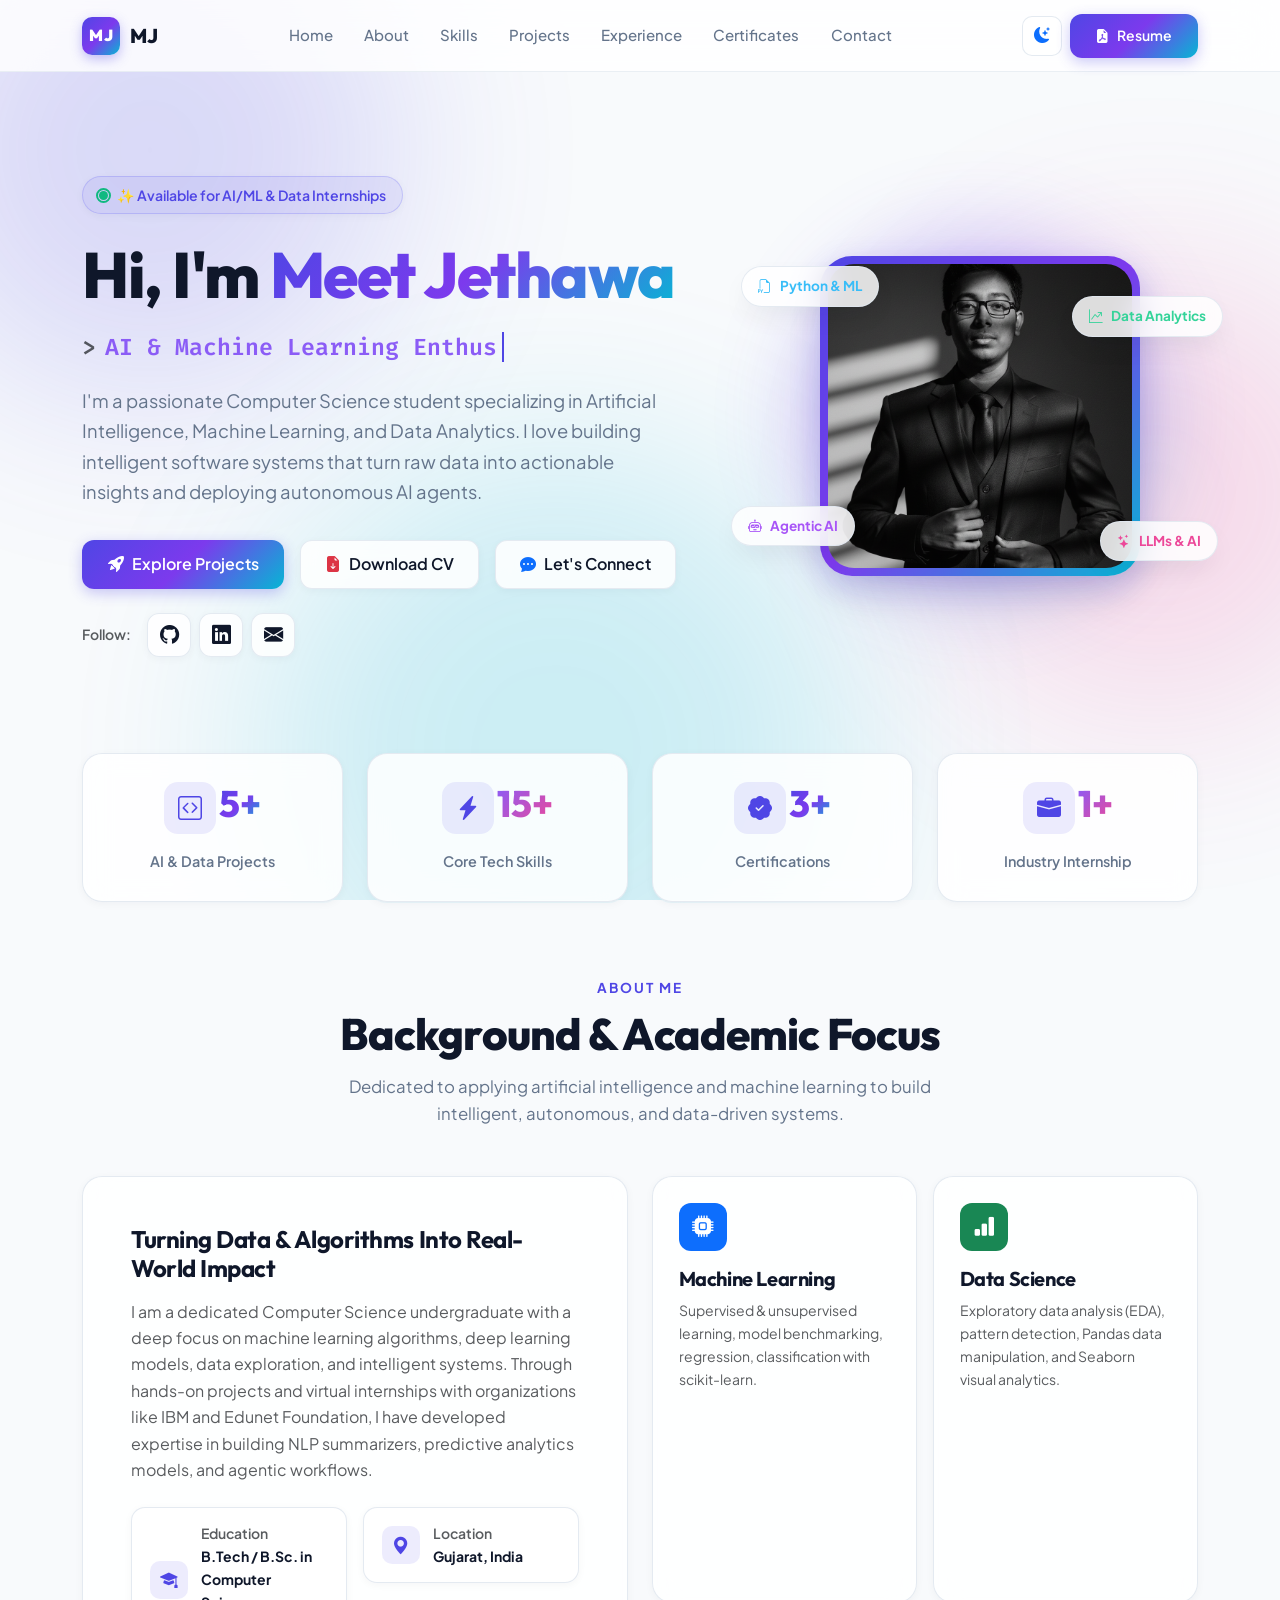
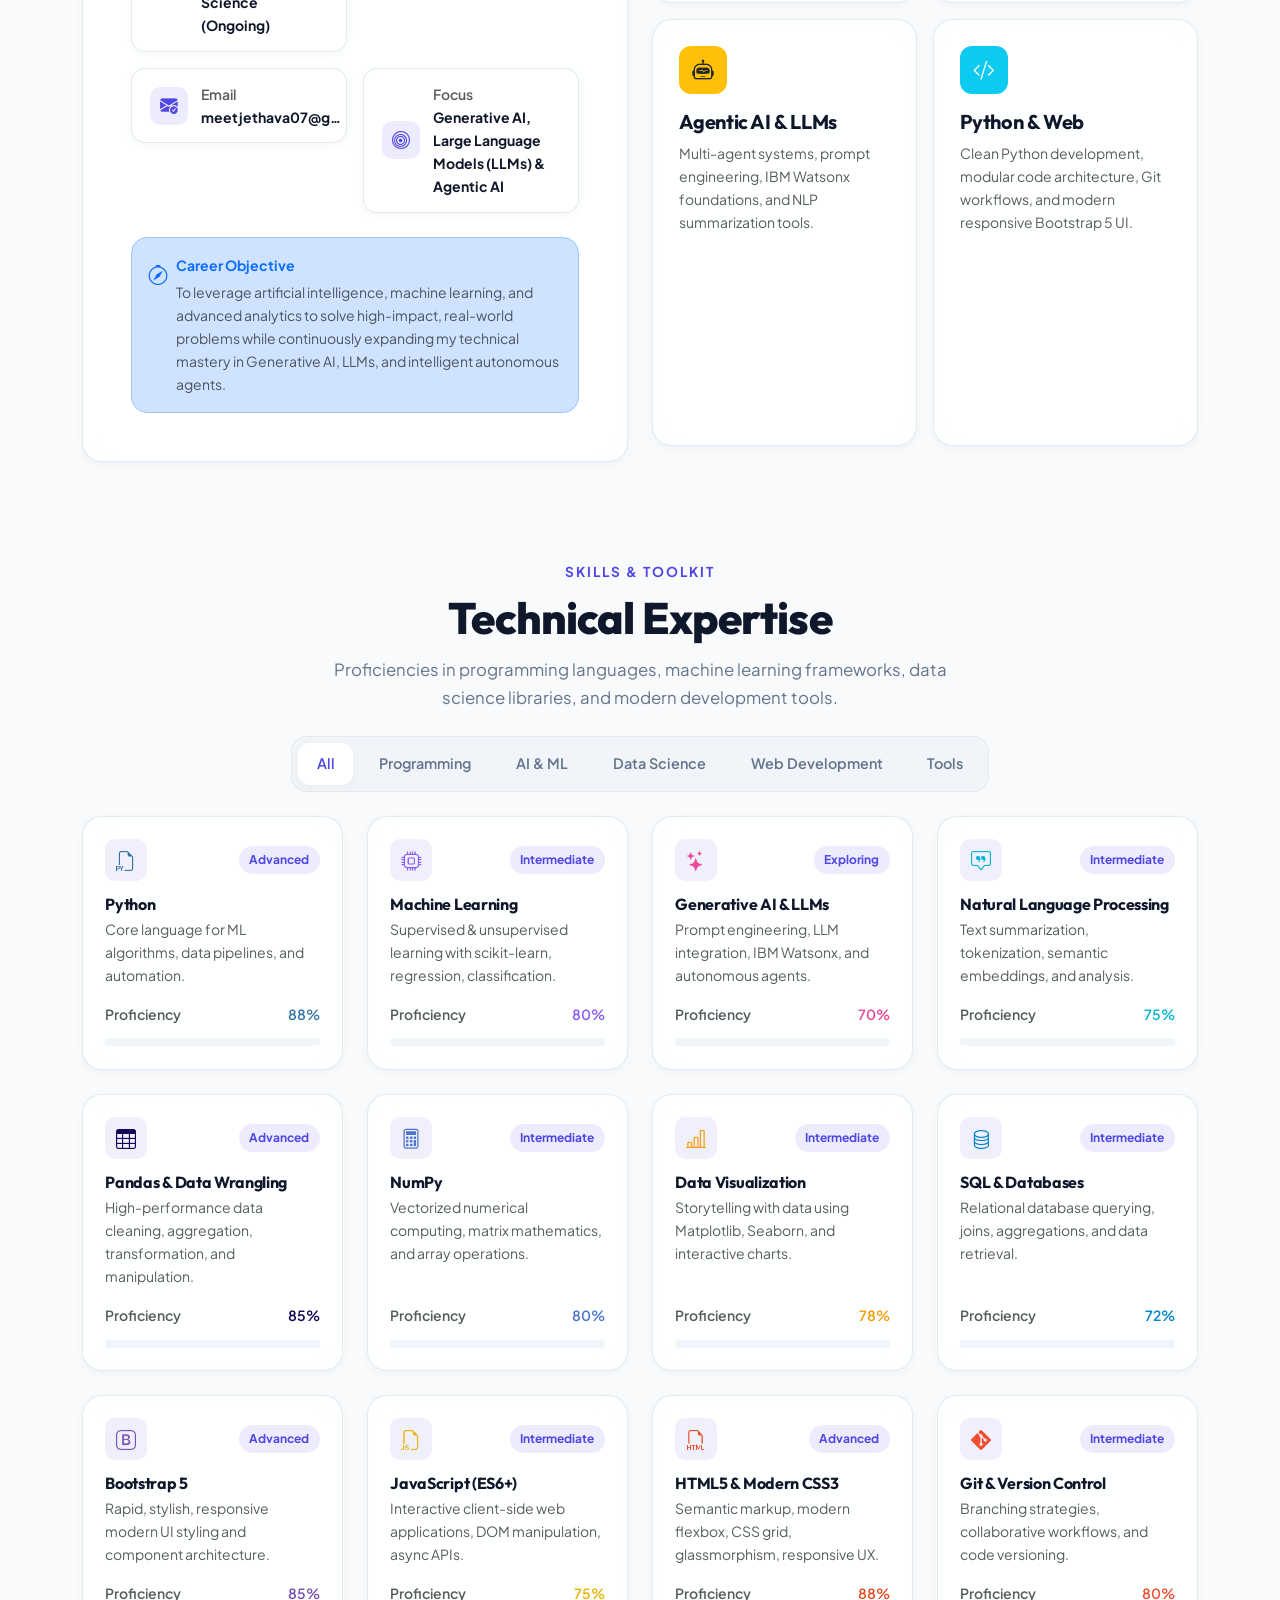
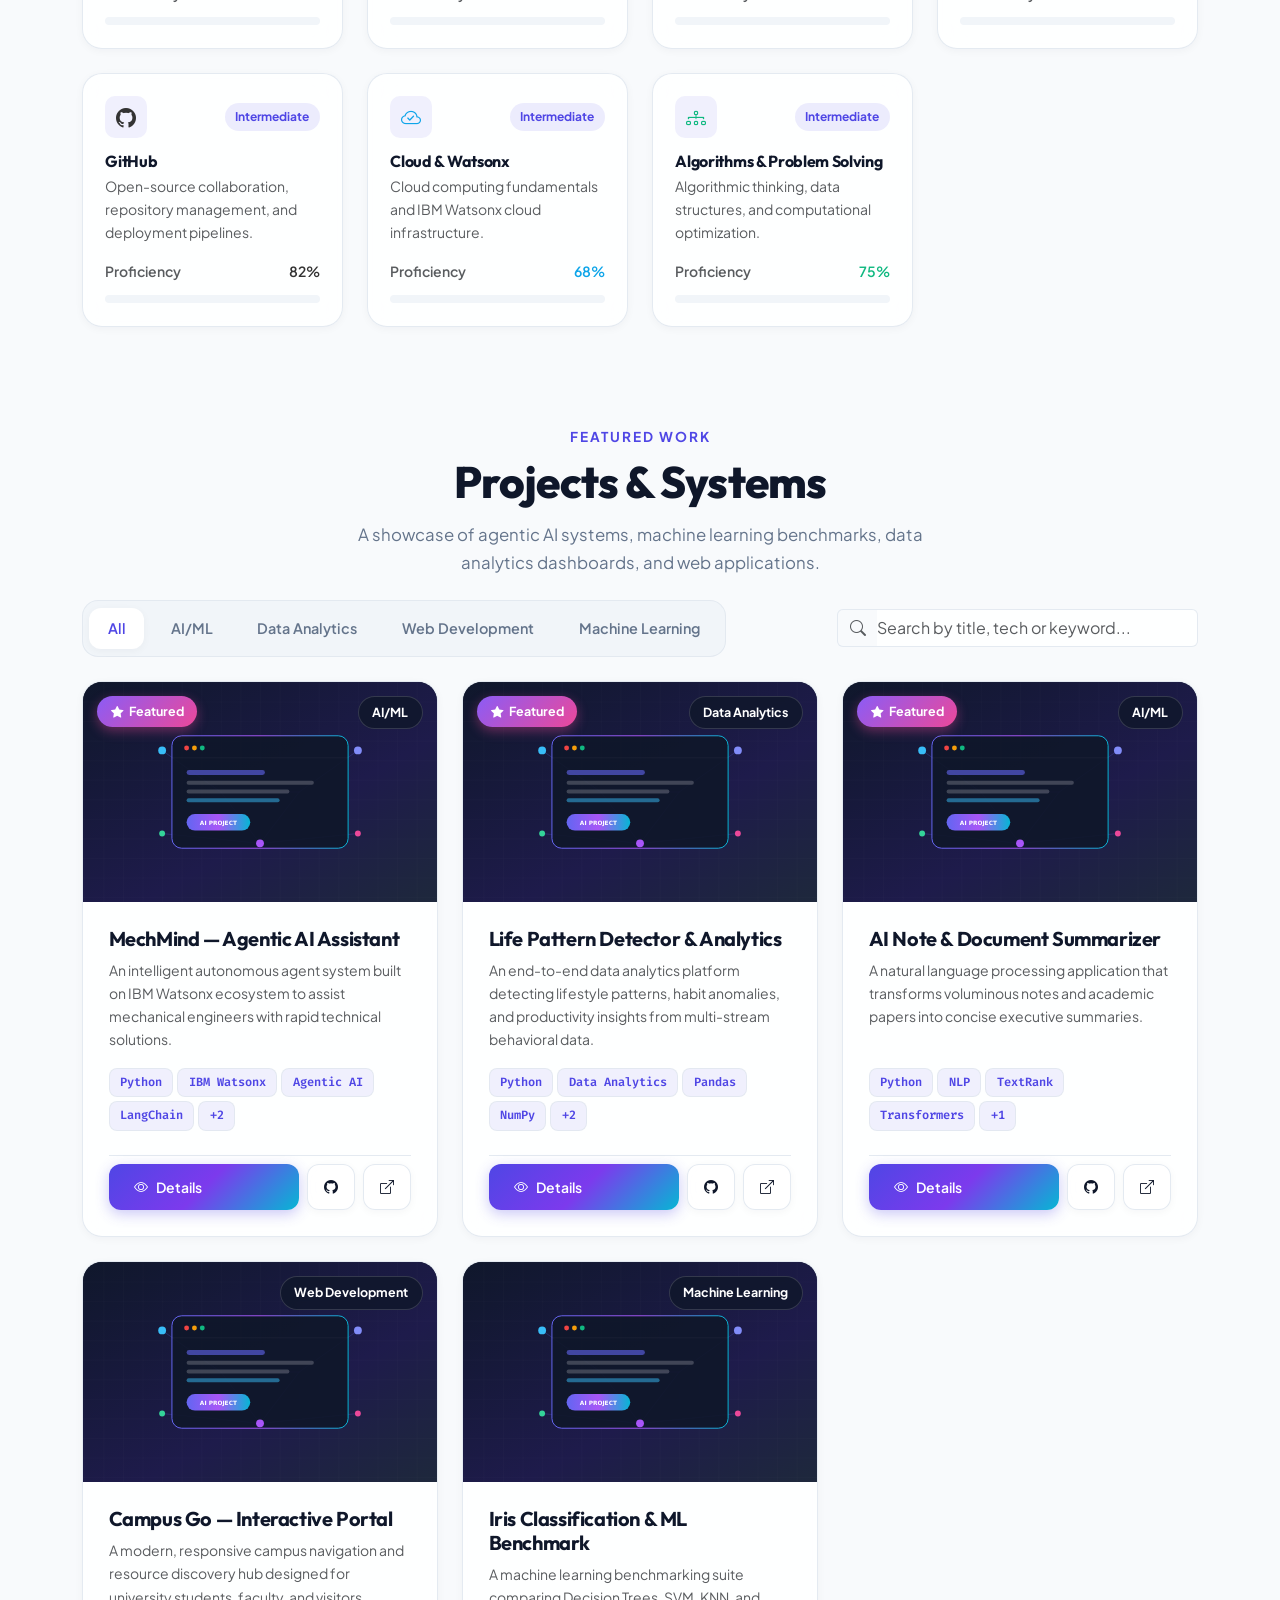
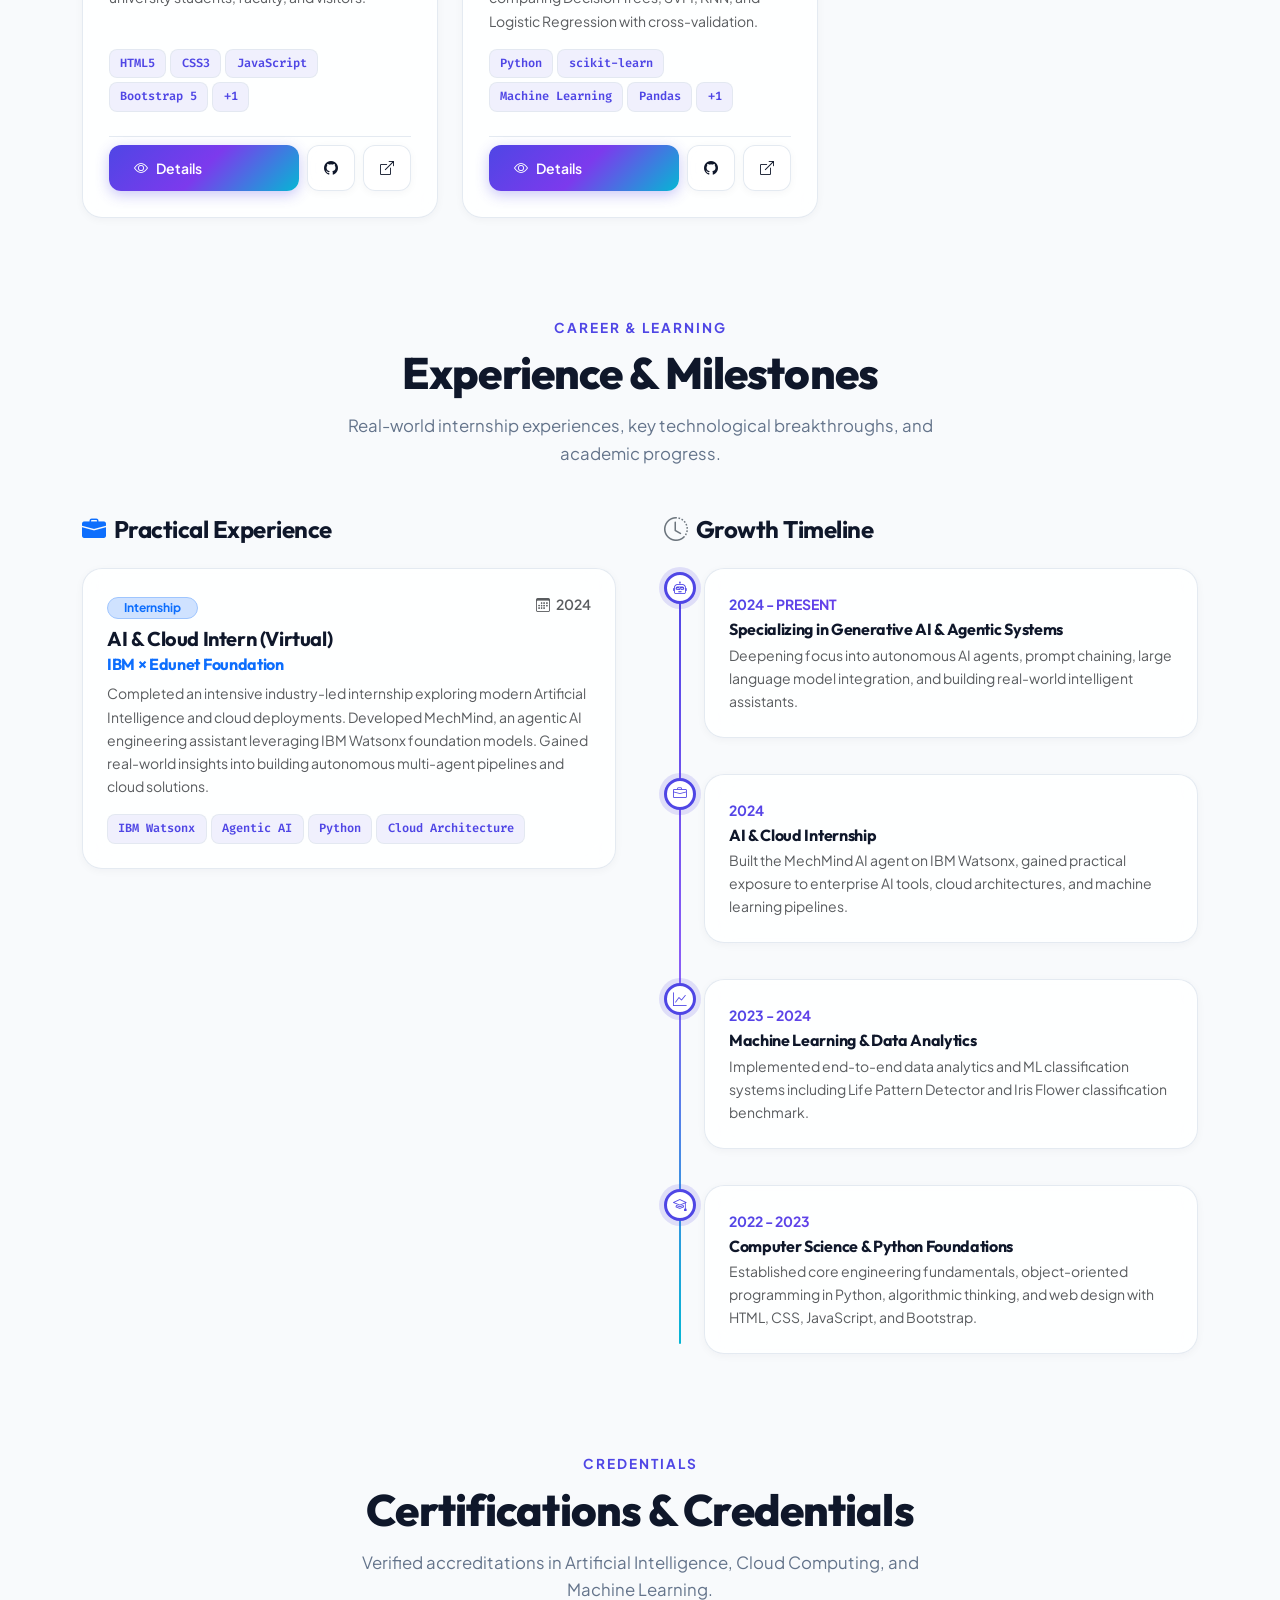
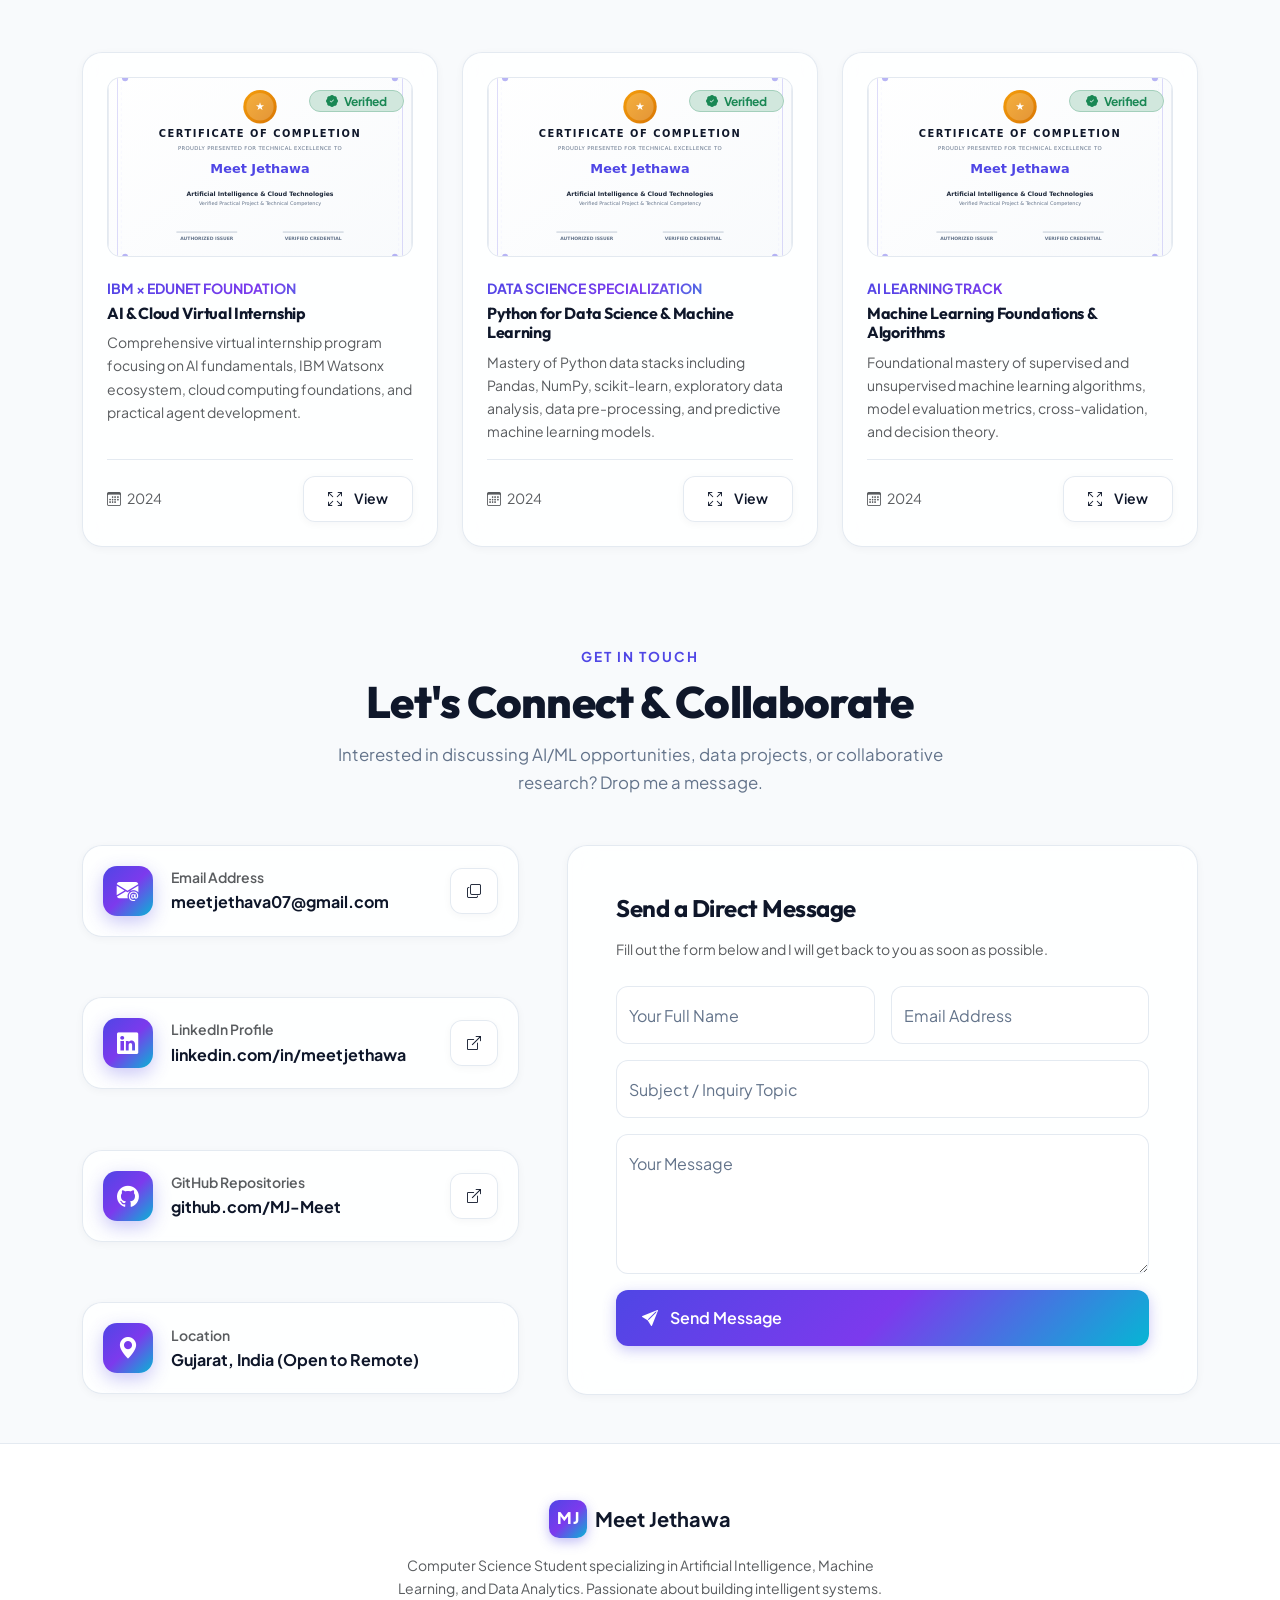
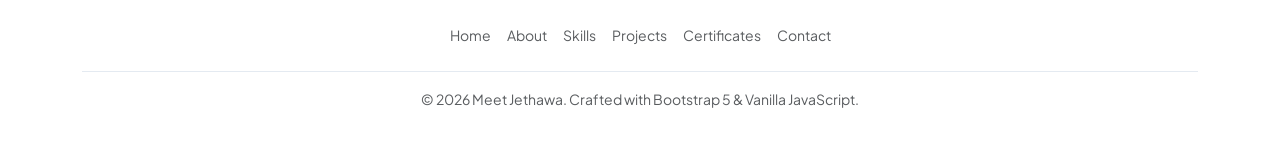
==== commit 17be3eaf: "feat: link user photo meet.png and resume MJ_Resume.pdf" ====
--- a/index.html
+++ b/index.html
@@ -52,7 +52,7 @@
           <i id="themeToggleIcon" class="bi bi-moon-stars-fill text-primary"></i>
         </button>
 
-        <a id="navResumeBtn" href="assets/resume/resume.pdf" target="_blank" class="btn btn-modern-primary btn-sm d-none d-sm-inline-flex">
+        <a id="navResumeBtn" href="assets/resume/MJ_Resume.pdf" target="_blank" class="btn btn-modern-primary btn-sm d-none d-sm-inline-flex">
           <i class="bi bi-file-earmark-pdf-fill"></i> Resume
         </a>
 
@@ -109,7 +109,7 @@
             <a href="#projects" class="btn btn-modern-primary">
               <i class="bi bi-rocket-takeoff-fill"></i> Explore Projects
             </a>
-            <a id="heroResumeBtn" href="assets/resume/resume.pdf" target="_blank" class="btn btn-modern-outline">
+            <a id="heroResumeBtn" href="assets/resume/MJ_Resume.pdf" target="_blank" class="btn btn-modern-outline">
               <i class="bi bi-file-earmark-arrow-down-fill text-danger"></i> Download CV
             </a>
             <a href="#contact" class="btn btn-modern-outline">
@@ -140,7 +140,7 @@
             <div class="hero-avatar-frame">
               <div class="hero-avatar-inner">
                 <img id="heroAvatarImg"
-                     src="assets/images/profile.jpg"
+                     src="assets/images/meet.png"
                      alt="Meet Jethawa"
                      class="hero-avatar-img"
                      onerror="this.src='assets/images/profile-placeholder.svg'" />
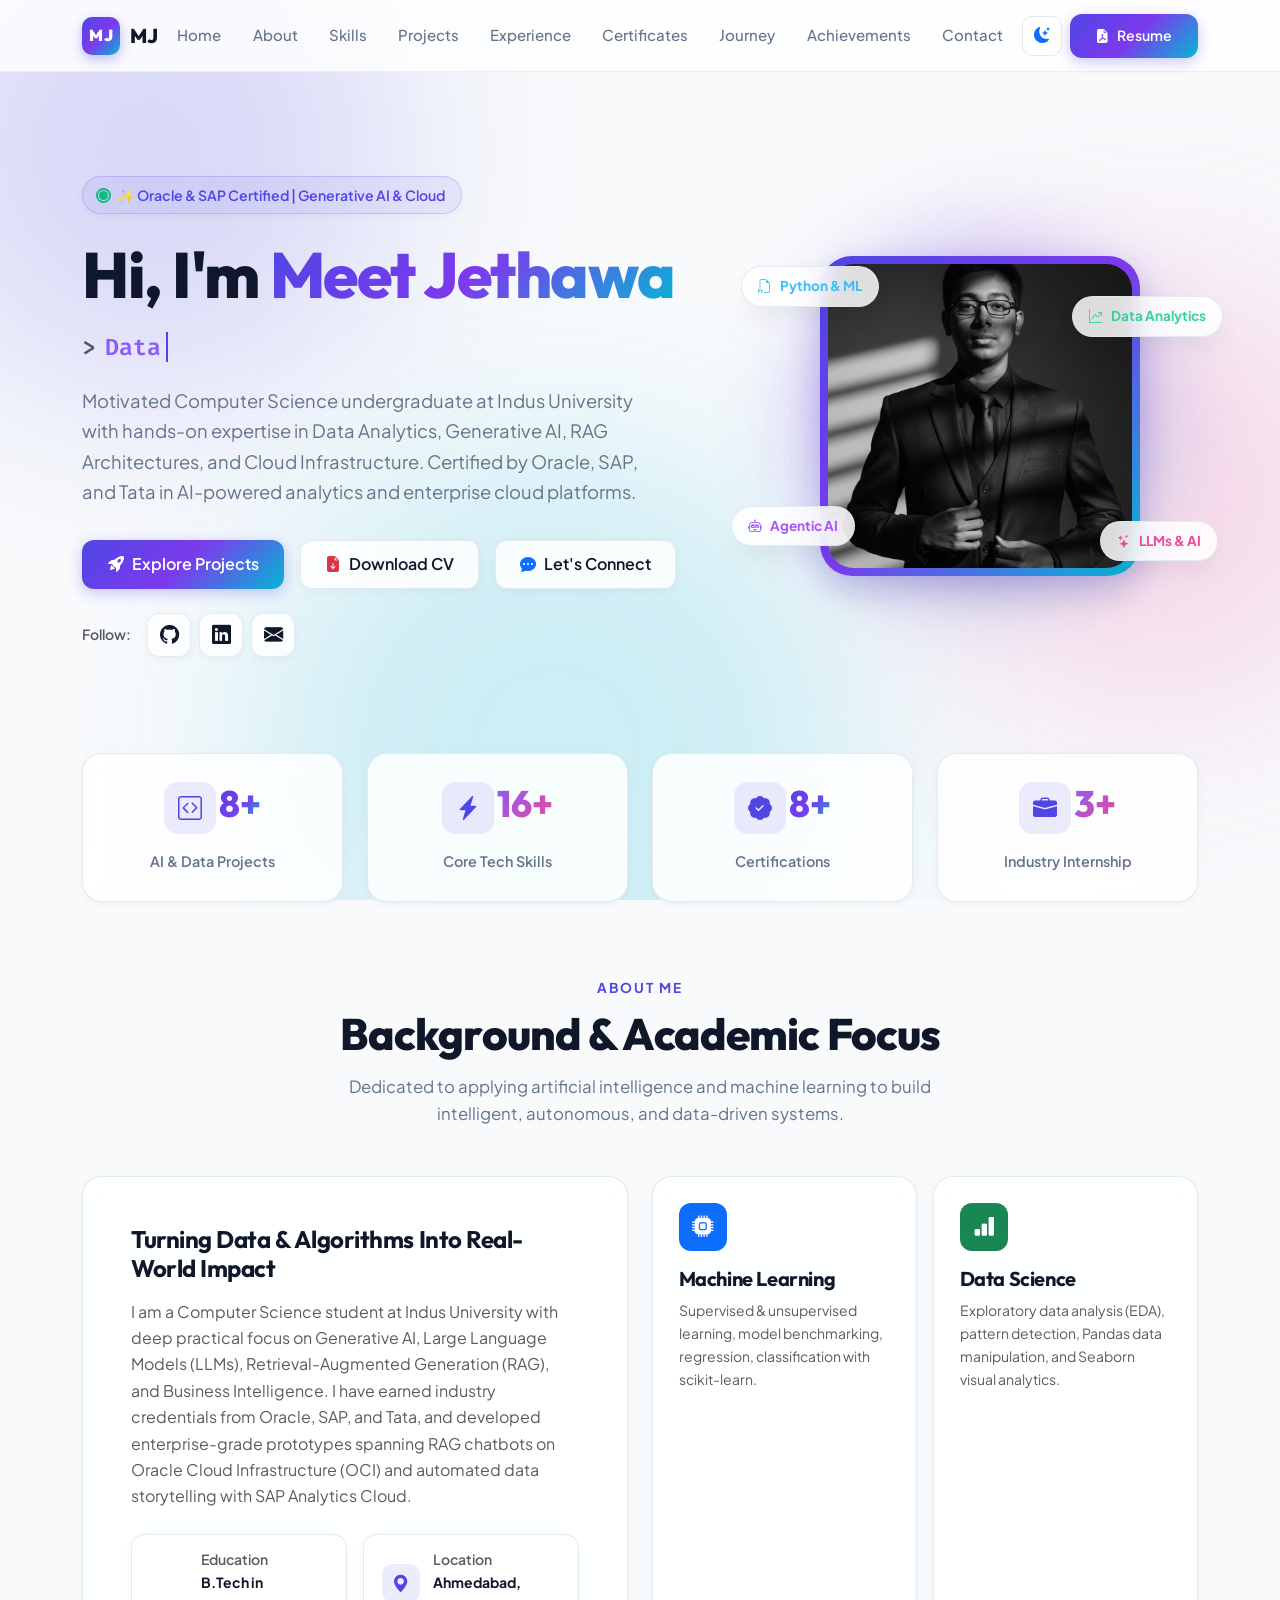
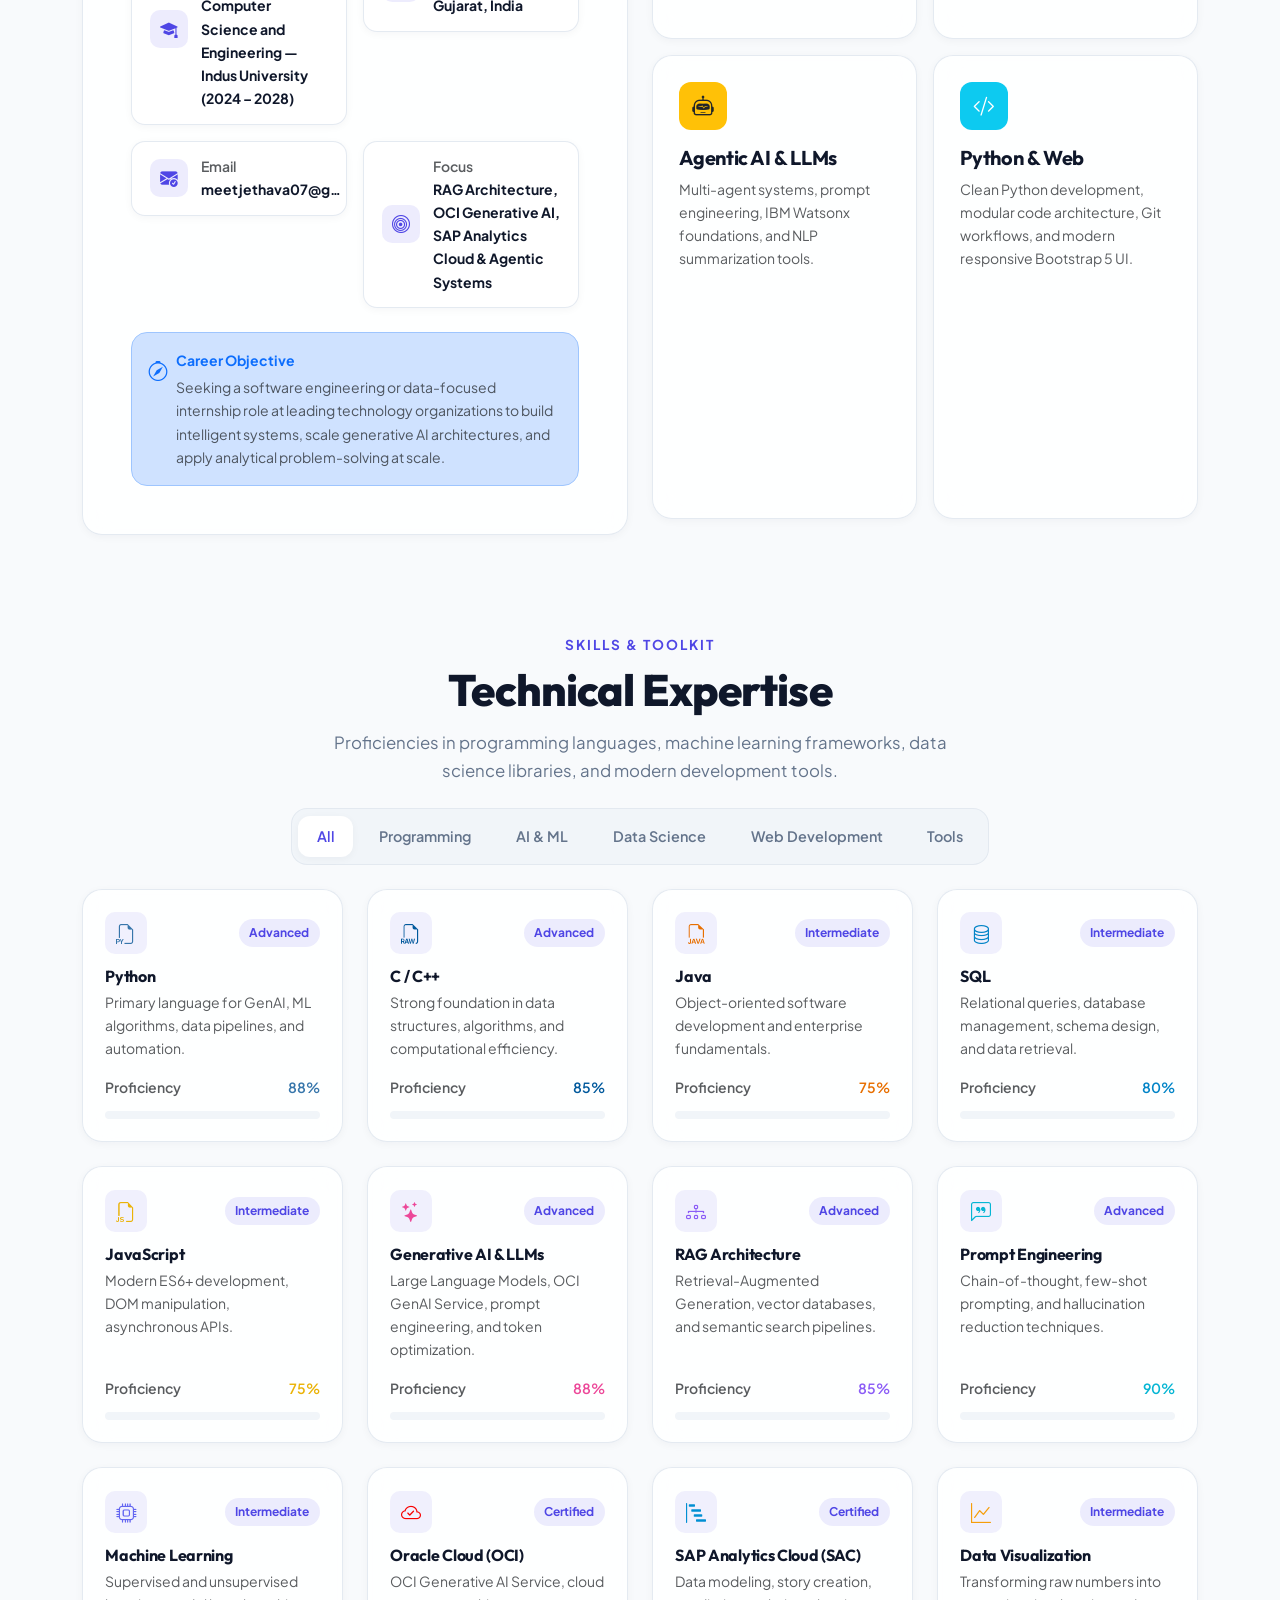
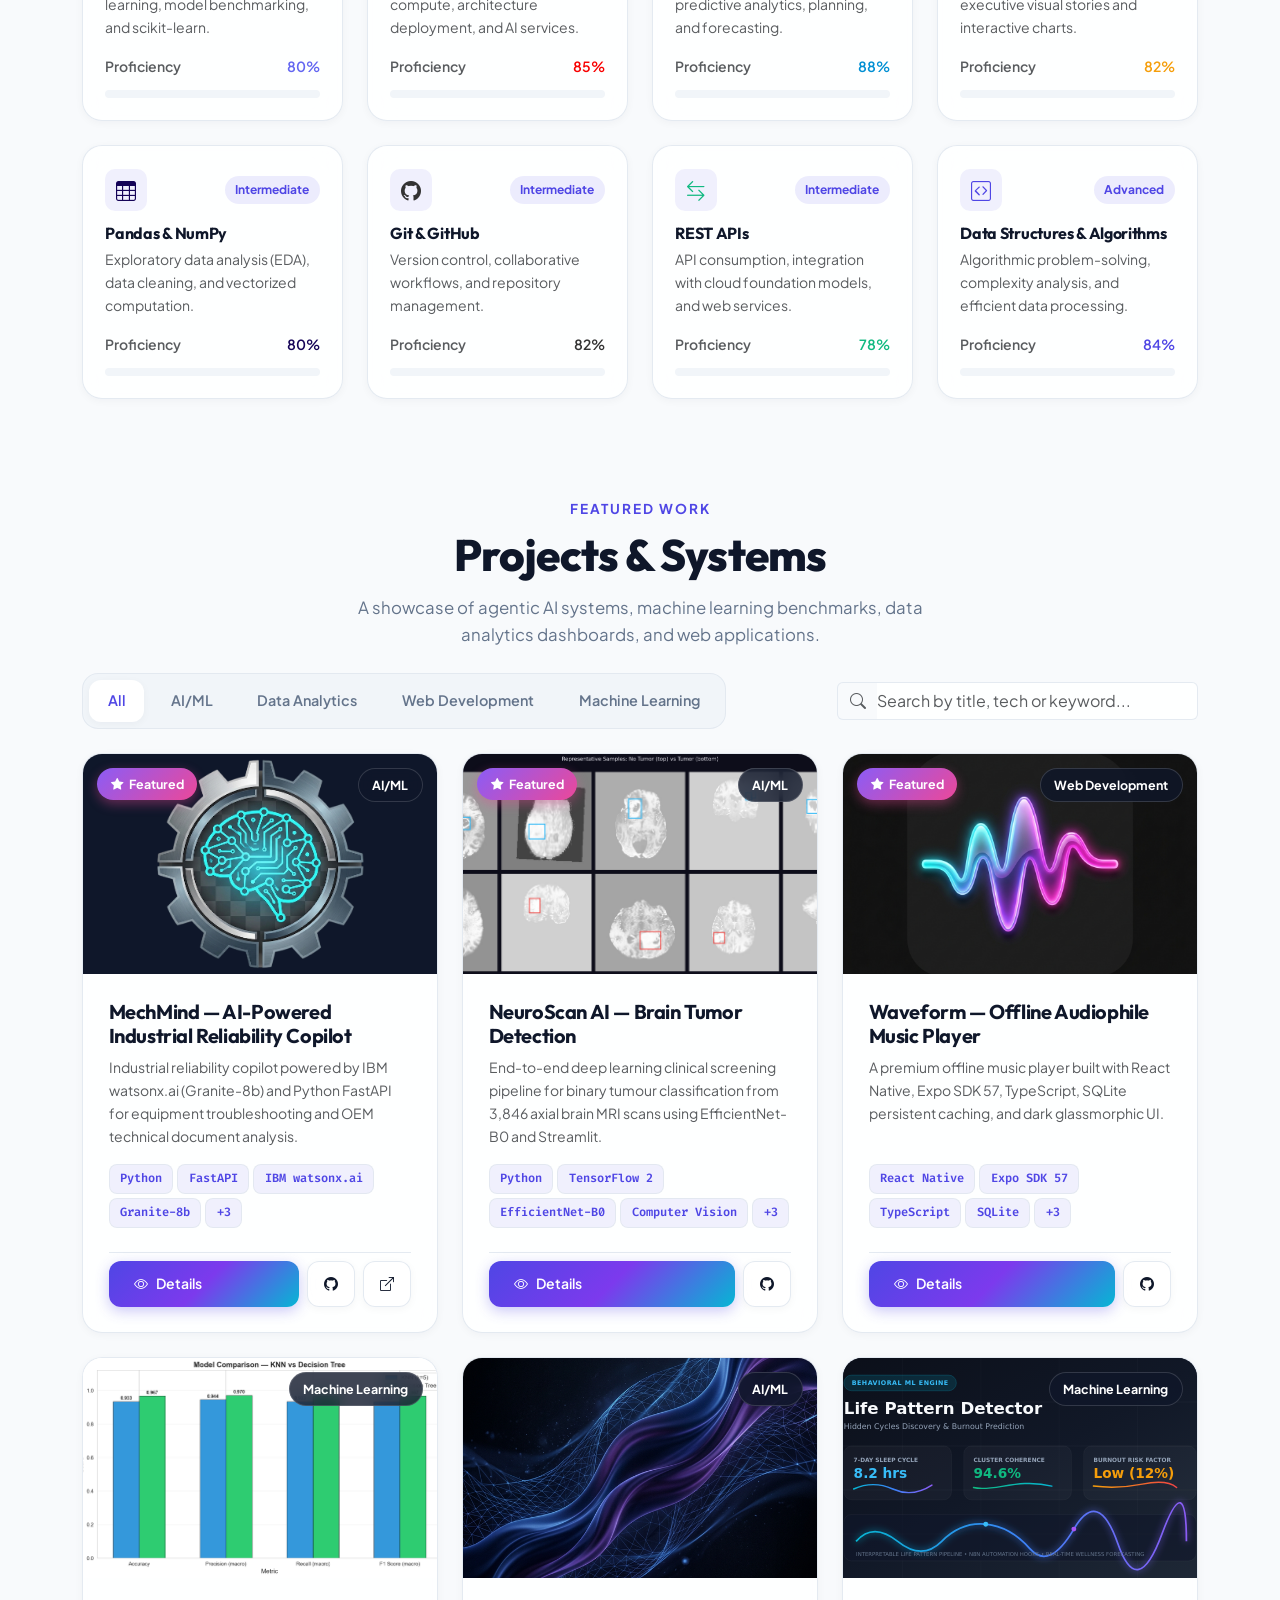
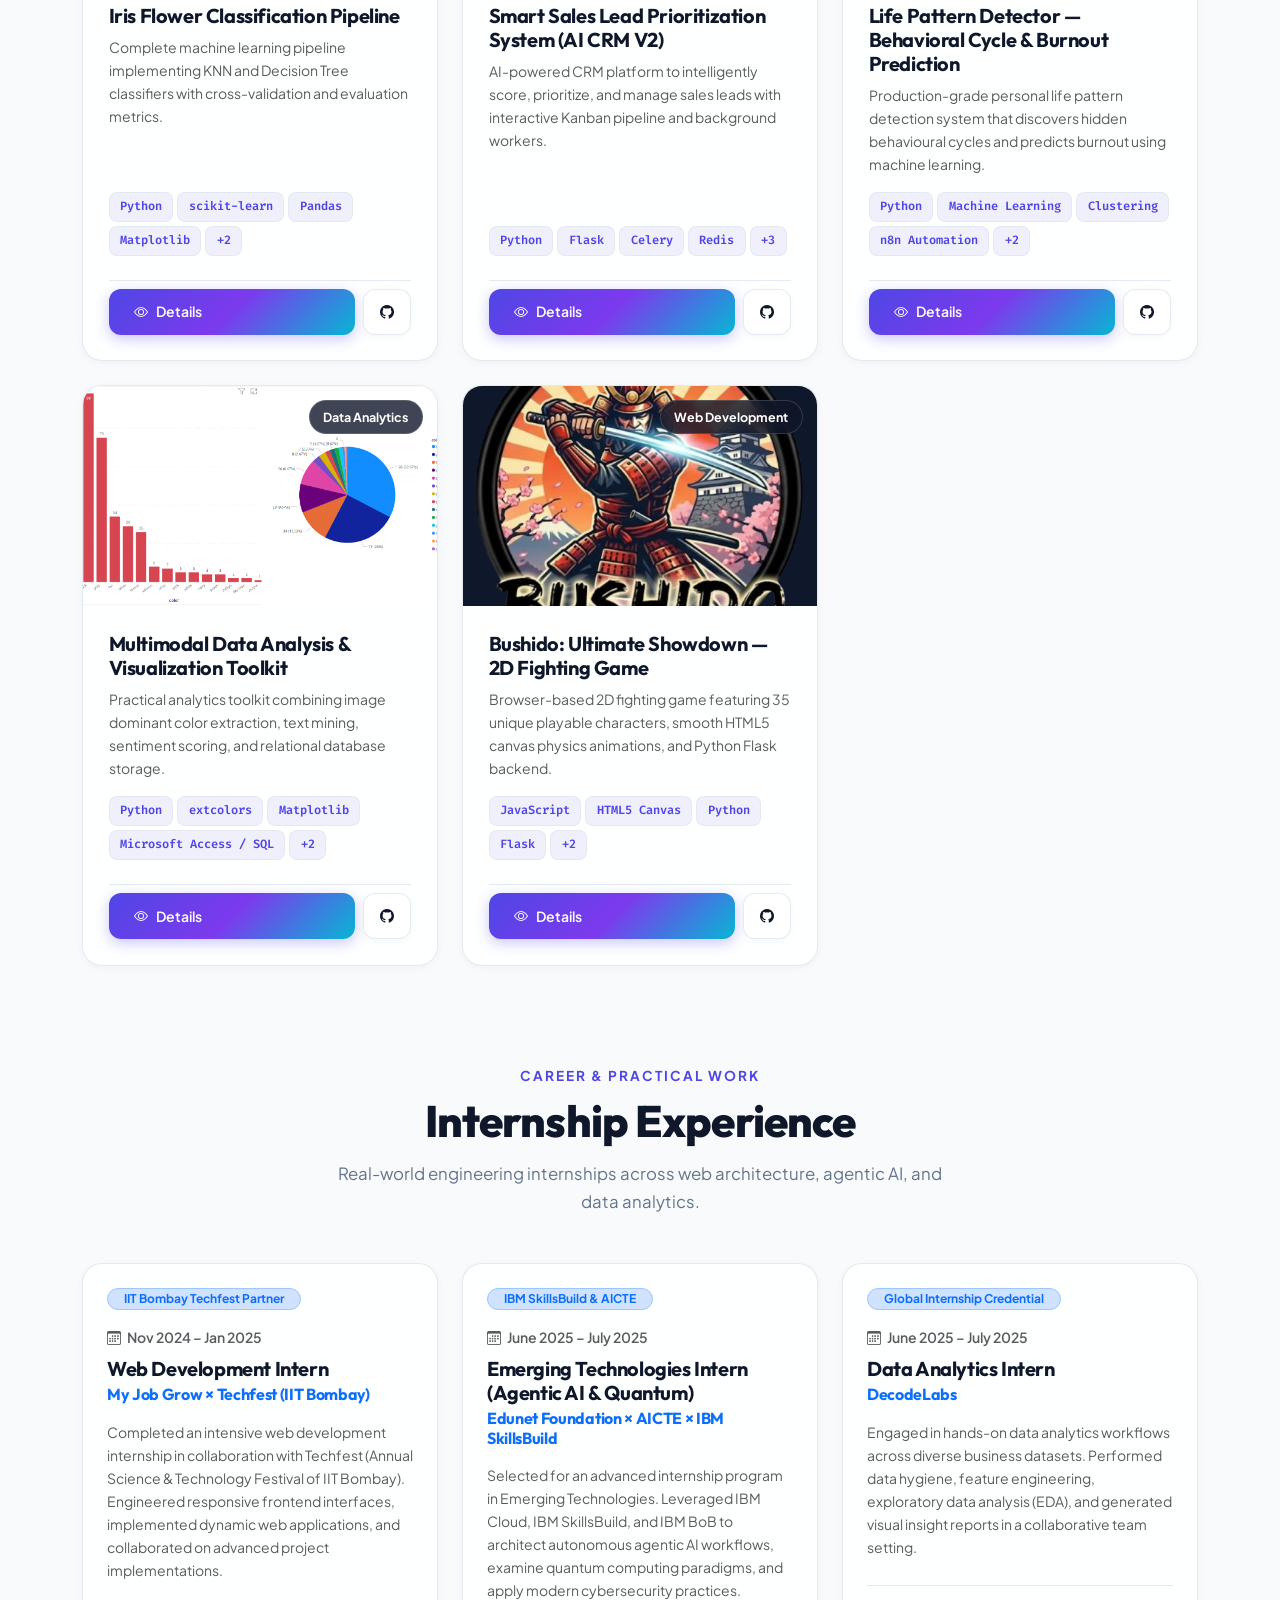
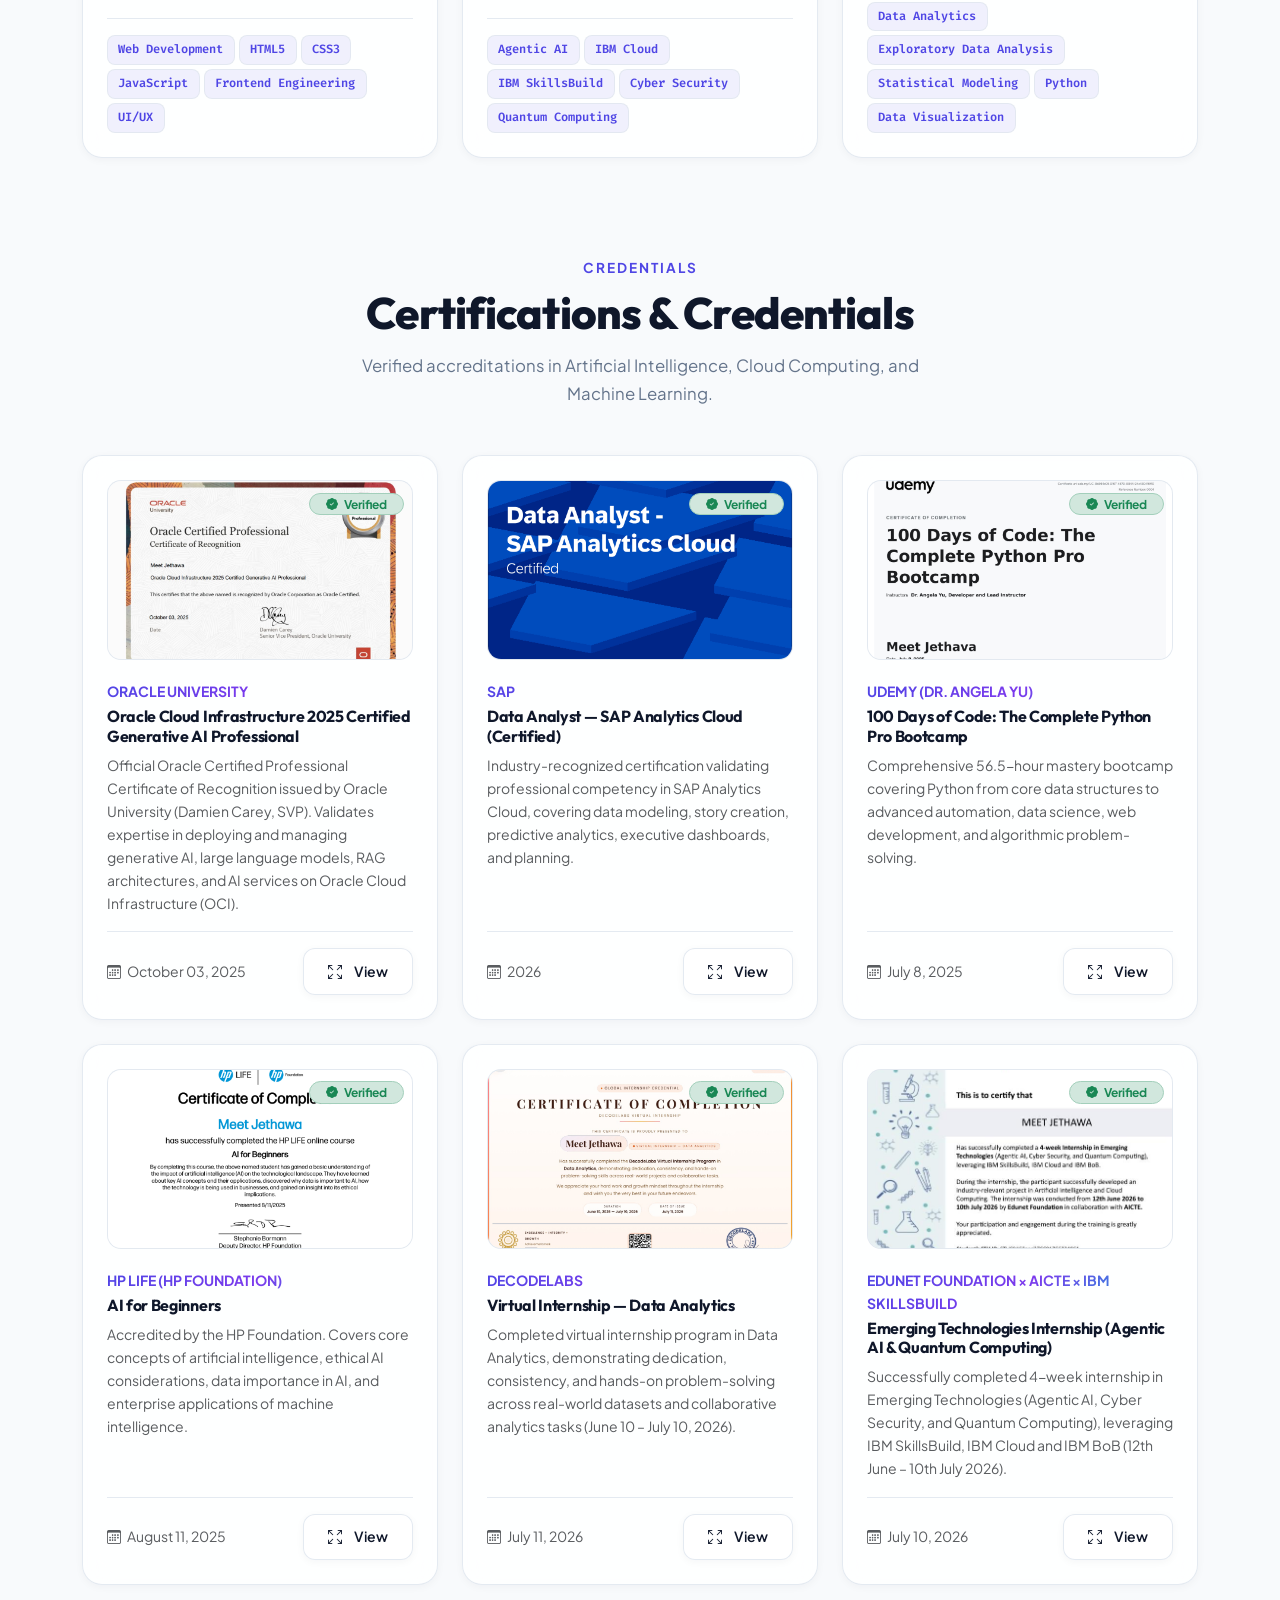
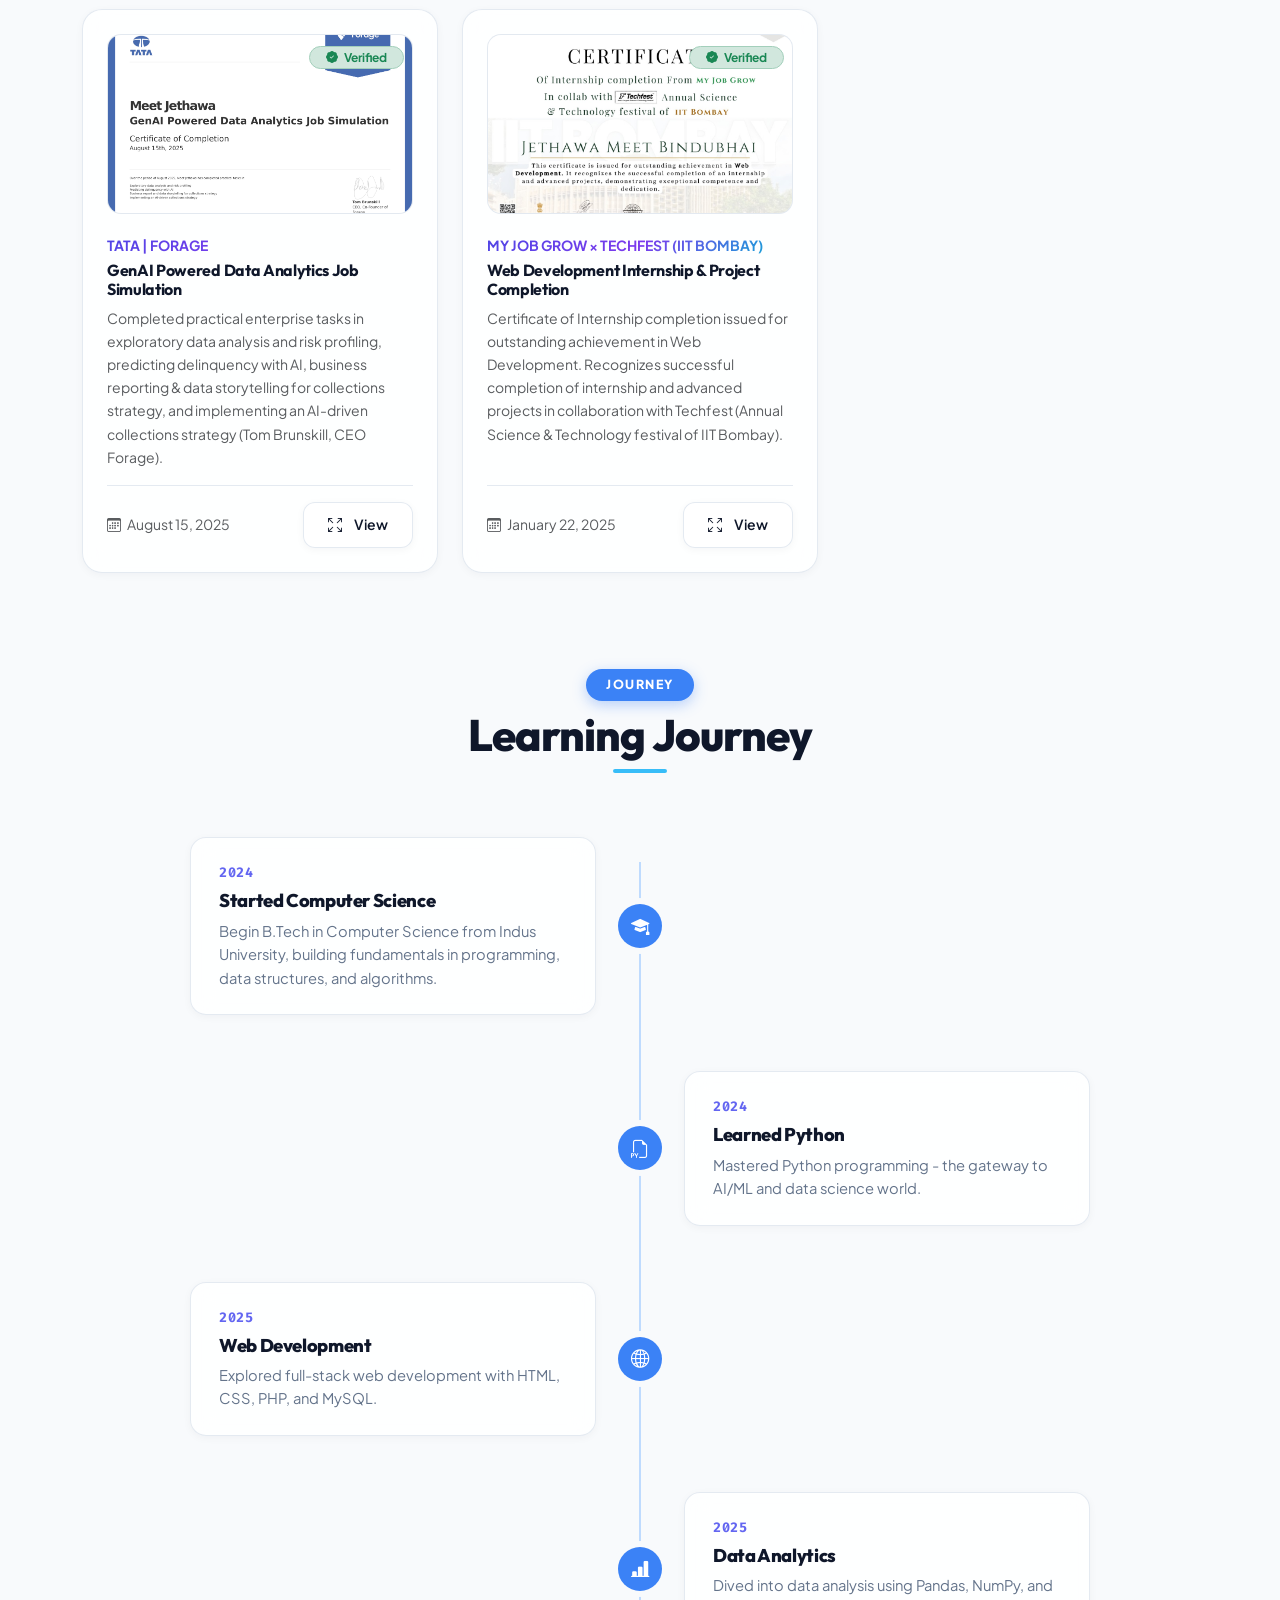
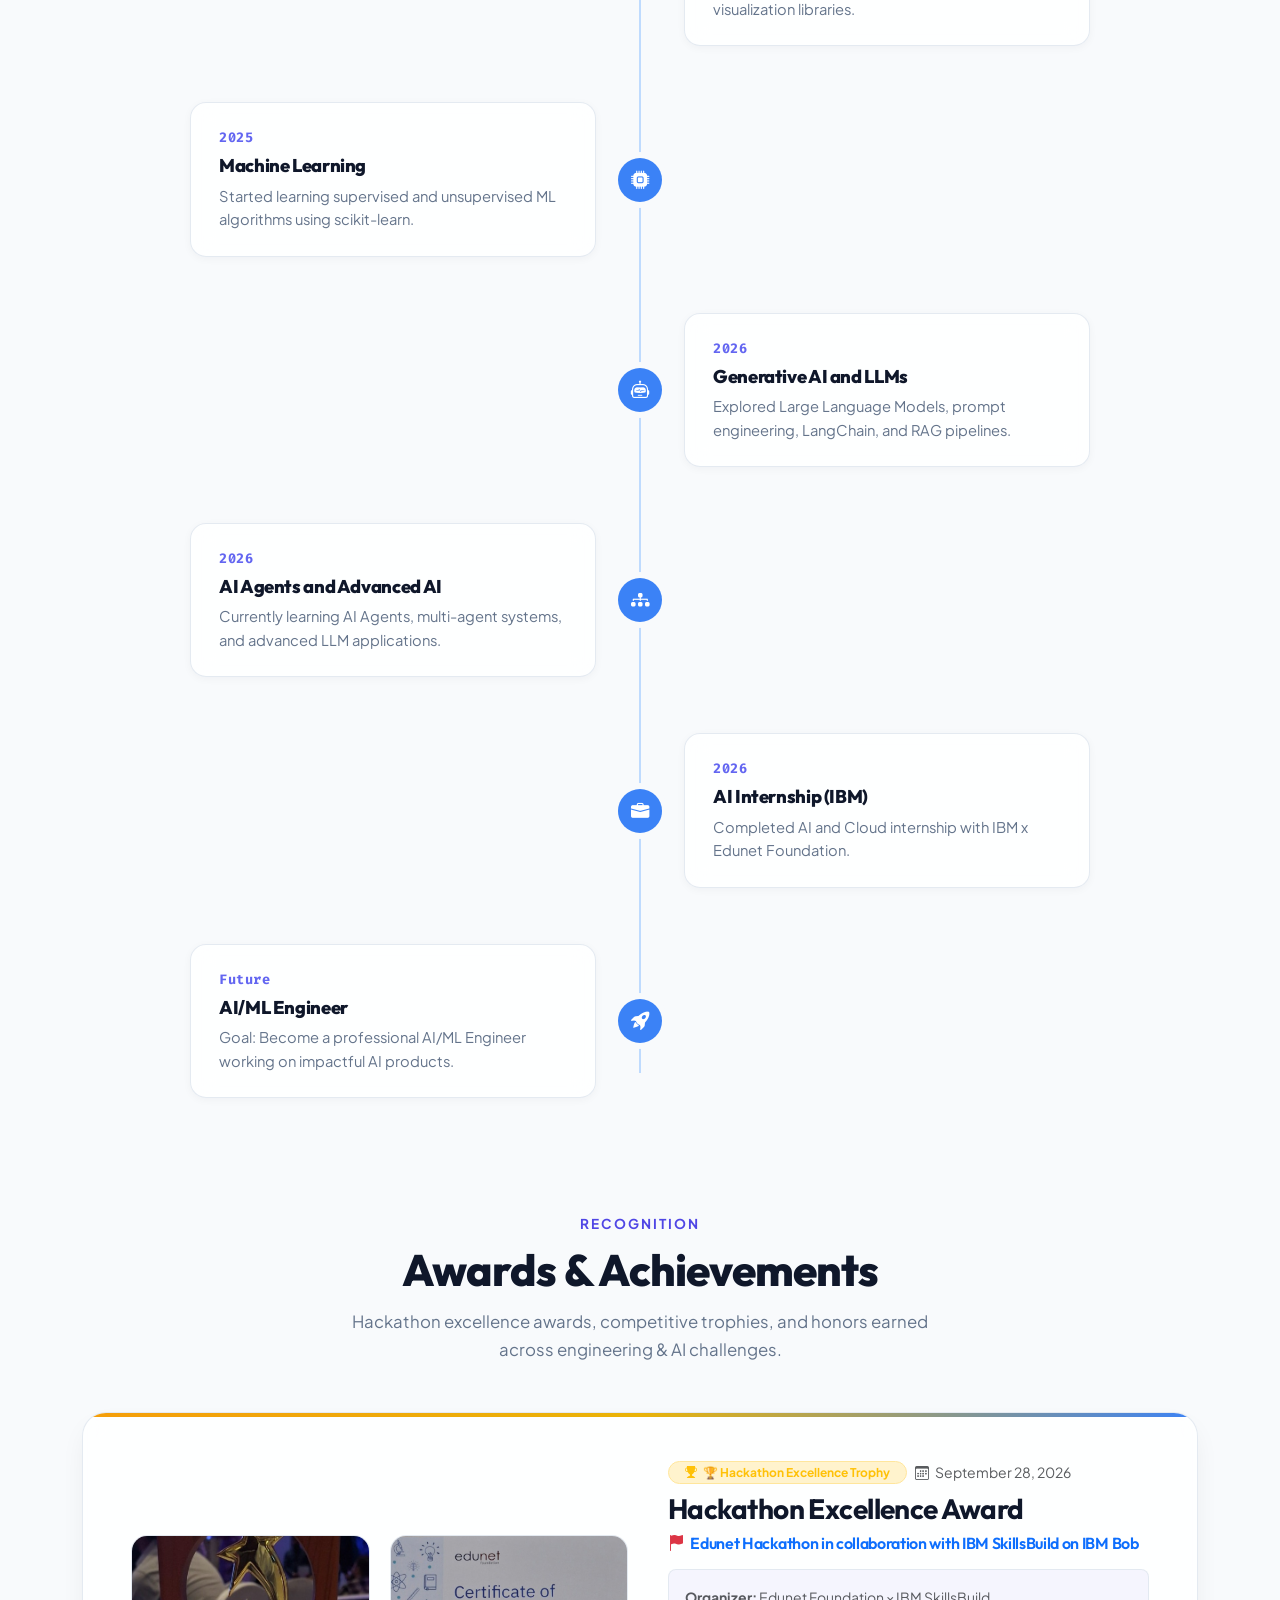
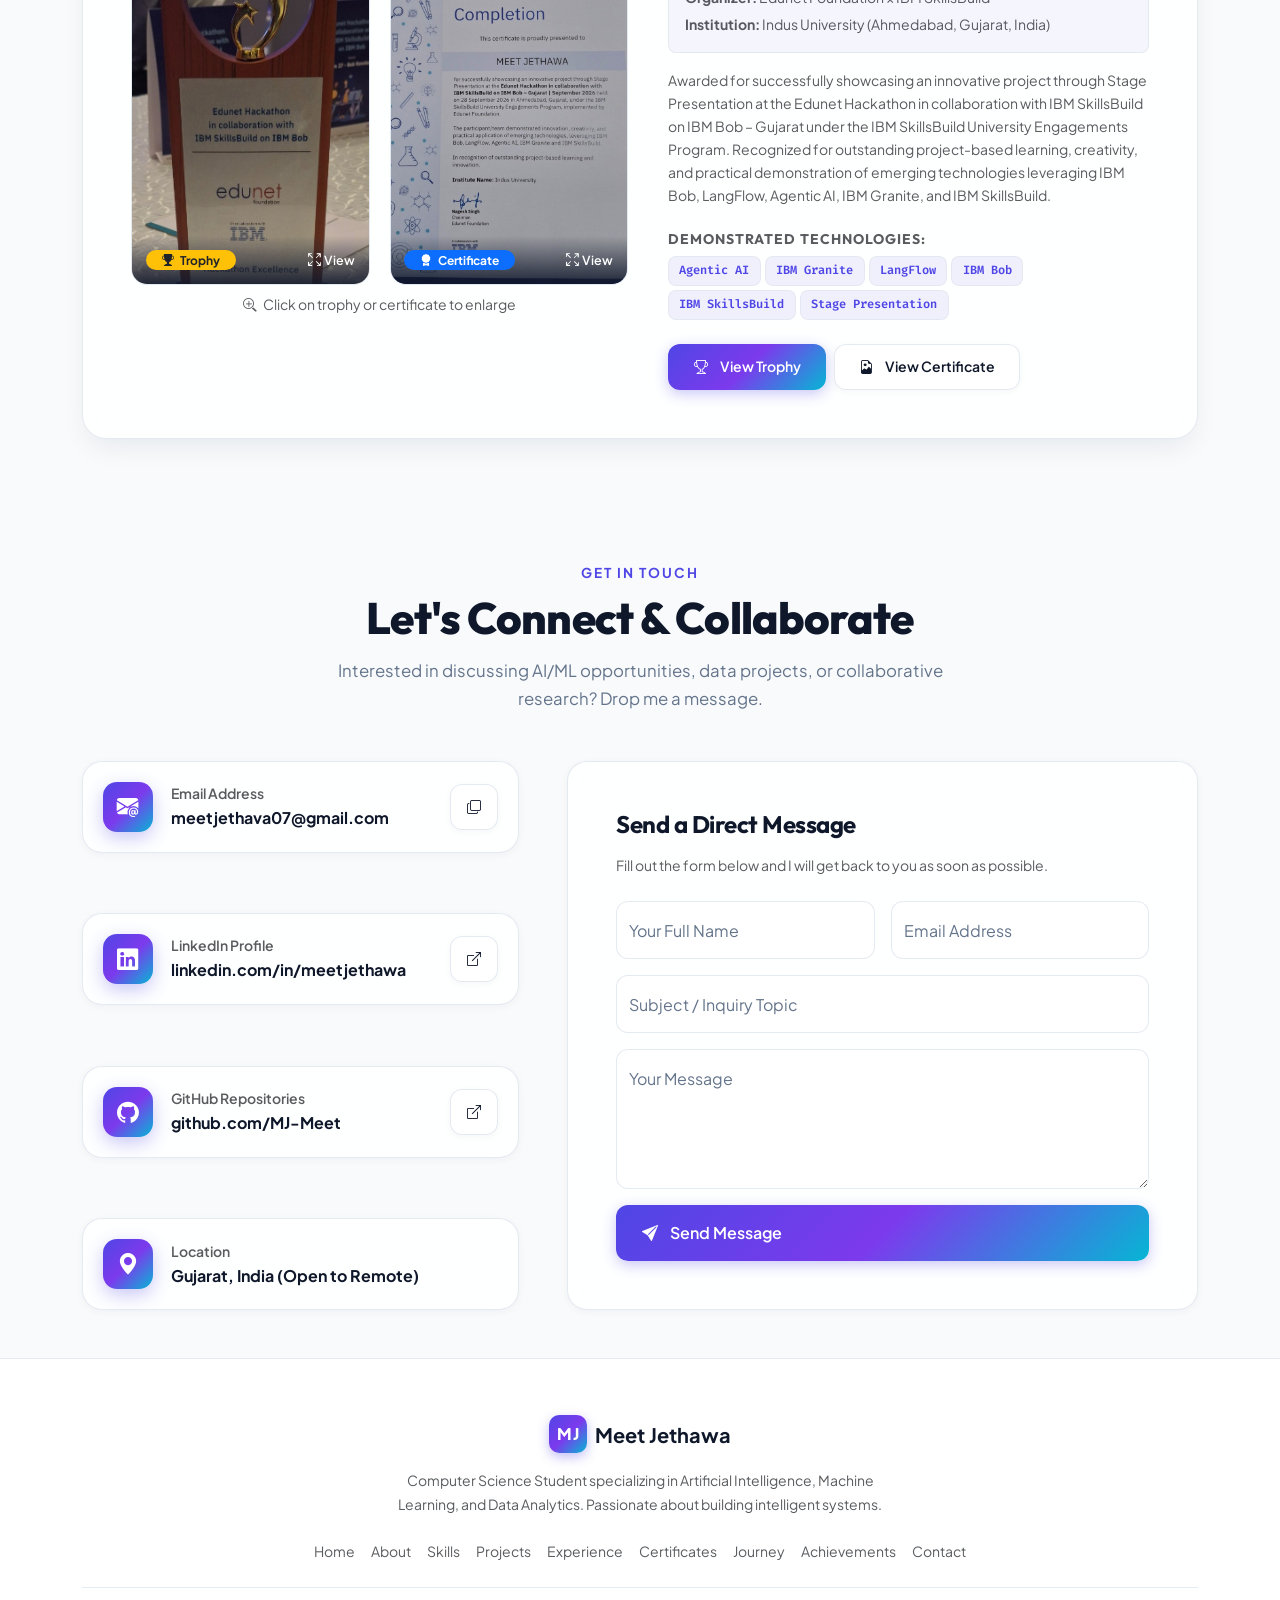
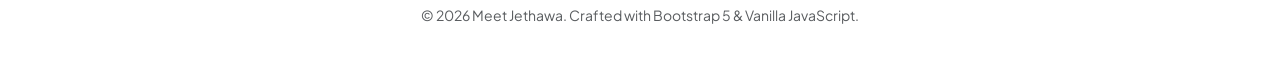
==== commit c20898f3: "feat: add achievements section, journey timeline, authentic projects and certificates datasets" ====
--- a/index.html
+++ b/index.html
@@ -69,6 +69,8 @@
           <li class="nav-item"><a class="nav-link nav-link-custom" href="#projects">Projects</a></li>
           <li class="nav-item"><a class="nav-link nav-link-custom" href="#experience">Experience</a></li>
           <li class="nav-item"><a class="nav-link nav-link-custom" href="#certificates">Certificates</a></li>
+          <li class="nav-item"><a class="nav-link nav-link-custom" href="#journey">Journey</a></li>
+          <li class="nav-item"><a class="nav-link nav-link-custom" href="#achievements">Achievements</a></li>
           <li class="nav-item"><a class="nav-link nav-link-custom" href="#contact">Contact</a></li>
         </ul>
       </div>
@@ -455,31 +457,13 @@
   <section id="experience" class="py-5">
     <div class="container">
       <div class="text-center mb-5">
-        <span class="section-tag">Career &amp; Learning</span>
-        <h2 class="section-title">Experience &amp; Milestones</h2>
-        <p class="section-subtitle">Real-world internship experiences, key technological breakthroughs, and academic progress.</p>
-      </div>
-
-      <div class="row g-4 g-lg-5">
-        <!-- Experience Column -->
-        <div class="col-lg-6">
-          <h3 class="fw-bold mb-4 fs-4 d-flex align-items-center gap-2">
-            <i class="bi bi-briefcase-fill text-primary"></i> Practical Experience
-          </h3>
-          <div id="experienceContainer">
-            <!-- Rendered dynamically via app.js -->
-          </div>
-        </div>
-
-        <!-- Milestones Timeline Column -->
-        <div class="col-lg-6">
-          <h3 class="fw-bold mb-4 fs-4 d-flex align-items-center gap-2">
-            <i class="bi bi-clock-history text-secondary"></i> Growth Timeline
-          </h3>
-          <div id="timelineContainer" class="timeline-modern">
-            <!-- Rendered dynamically via app.js -->
-          </div>
-        </div>
+        <span class="section-tag">Career &amp; Practical Work</span>
+        <h2 class="section-title">Internship Experience</h2>
+        <p class="section-subtitle">Real-world engineering internships across web architecture, agentic AI, and data analytics.</p>
+      </div>
+
+      <div id="experienceContainer" class="row g-4">
+        <!-- Rendered dynamically via app.js -->
       </div>
     </div>
   </section>
@@ -516,13 +500,76 @@
           <div class="rounded-4 overflow-hidden border mb-3" style="border-color: var(--border-color) !important;">
             <img id="modalCertImage" src="" alt="Certificate" class="w-100 h-auto" />
           </div>
-          <div class="small text-muted"><i class="bi bi-calendar3 me-1"></i> Issued: <span id="modalCertDate">2024</span></div>
+          <div class="d-flex justify-content-center align-items-center gap-3 flex-wrap small text-muted">
+            <div><i class="bi bi-calendar3 me-1"></i> Issued: <span id="modalCertDate">2024</span></div>
+            <div id="modalCertIdWrapper" style="display:none;"><i class="bi bi-patch-check-fill me-1 text-primary"></i> ID: <span id="modalCertId" class="font-monospace fw-bold text-primary"></span></div>
+          </div>
         </div>
         <div class="modal-footer border-top d-flex justify-content-between" style="border-color: var(--border-color) !important;">
           <button type="button" class="btn btn-modern-outline btn-sm" data-bs-dismiss="modal">Close</button>
           <a id="modalCertVerification" href="#" target="_blank" class="btn btn-modern-primary btn-sm">
             <i class="bi bi-shield-check me-1"></i> Verify Credential
           </a>
+        </div>
+      </div>
+    </div>
+  </div>
+
+  <!-- ═══════════════════════════════════════════════════════
+       LEARNING JOURNEY SECTION
+  ═══════════════════════════════════════════════════════ -->
+  <section id="journey" class="py-5">
+    <div class="container">
+      <div class="text-center mb-5">
+        <span class="journey-badge-pill">JOURNEY</span>
+        <h2 class="section-title mt-2 mb-2">Learning Journey</h2>
+        <div class="journey-title-bar"></div>
+      </div>
+
+      <div class="journey-timeline-wrapper">
+        <div id="journeyTimelineContainer" class="journey-timeline">
+          <!-- Rendered dynamically via app.js -->
+        </div>
+      </div>
+    </div>
+  </section>
+
+  <!-- ═══════════════════════════════════════════════════════
+       ACHIEVEMENTS & AWARDS SECTION
+  ═══════════════════════════════════════════════════════ -->
+  <section id="achievements" class="py-5">
+    <div class="container">
+      <div class="text-center mb-5">
+        <span class="section-tag">Recognition</span>
+        <h2 class="section-title">Awards &amp; Achievements</h2>
+        <p class="section-subtitle">Hackathon excellence awards, competitive trophies, and honors earned across engineering &amp; AI challenges.</p>
+      </div>
+
+      <div id="achievementsContainer">
+        <!-- Rendered dynamically via app.js -->
+      </div>
+    </div>
+  </section>
+
+  <!-- Achievement Image Preview Modal -->
+  <div class="modal fade" id="achievementModal" tabindex="-1" aria-labelledby="modalAchTitle" aria-hidden="true">
+    <div class="modal-dialog modal-lg modal-dialog-centered">
+      <div class="modal-content card-modern border-0">
+        <div class="modal-header border-bottom" style="border-color: var(--border-color) !important;">
+          <div>
+            <span id="modalAchBadge" class="badge bg-warning-subtle text-warning border border-warning-subtle rounded-pill px-3 py-1 mb-1">Award</span>
+            <h5 class="modal-title fw-bold" id="modalAchTitle">Achievement</h5>
+          </div>
+          <button type="button" class="btn-close" data-bs-dismiss="modal" aria-label="Close"></button>
+        </div>
+        <div class="modal-body p-4 text-center">
+          <div class="rounded-4 overflow-hidden border mb-3 bg-dark-subtle d-flex align-items-center justify-content-center" style="border-color: var(--border-color) !important; min-height: 300px; max-height: 600px;">
+            <img id="modalAchImage" src="" alt="Achievement Preview" class="w-100 h-auto object-fit-contain" style="max-height: 580px;" />
+          </div>
+          <p id="modalAchCaption" class="text-muted small mb-0"></p>
+        </div>
+        <div class="modal-footer border-top" style="border-color: var(--border-color) !important;">
+          <button type="button" class="btn btn-modern-outline btn-sm" data-bs-dismiss="modal">Close</button>
         </div>
       </div>
     </div>
@@ -652,12 +699,15 @@
         Computer Science Student specializing in Artificial Intelligence, Machine Learning, and Data Analytics. Passionate about building intelligent systems.
       </p>
 
-      <div class="d-flex justify-content-center gap-3 mb-4">
+      <div class="d-flex justify-content-center gap-3 mb-4 flex-wrap">
         <a href="#home" class="text-muted small text-decoration-none">Home</a>
         <a href="#about" class="text-muted small text-decoration-none">About</a>
         <a href="#skills" class="text-muted small text-decoration-none">Skills</a>
         <a href="#projects" class="text-muted small text-decoration-none">Projects</a>
+        <a href="#experience" class="text-muted small text-decoration-none">Experience</a>
         <a href="#certificates" class="text-muted small text-decoration-none">Certificates</a>
+        <a href="#journey" class="text-muted small text-decoration-none">Journey</a>
+        <a href="#achievements" class="text-muted small text-decoration-none">Achievements</a>
         <a href="#contact" class="text-muted small text-decoration-none">Contact</a>
       </div>
 
--- a/css/style.css
+++ b/css/style.css
@@ -821,54 +821,6 @@
   transform: scale(1.05);
 }
 
-/* ─── Experience & Timeline ─── */
-.timeline-modern {
-  position: relative;
-  padding-left: 2.5rem;
-}
-
-.timeline-modern::before {
-  content: '';
-  position: absolute;
-  top: 10px;
-  bottom: 10px;
-  left: 15px;
-  width: 2px;
-  background: linear-gradient(180deg, var(--primary) 0%, var(--secondary) 50%, var(--accent) 100%);
-  border-radius: 2px;
-}
-
-.timeline-item {
-  position: relative;
-  margin-bottom: 2.25rem;
-}
-
-.timeline-item:last-child {
-  margin-bottom: 0;
-}
-
-.timeline-node {
-  position: absolute;
-  left: -2.5rem;
-  top: 4px;
-  width: 32px;
-  height: 32px;
-  border-radius: 50%;
-  background: var(--bg-surface);
-  border: 3px solid var(--primary);
-  color: var(--primary);
-  display: flex;
-  align-items: center;
-  justify-content: center;
-  font-size: 0.85rem;
-  box-shadow: 0 0 0 5px rgba(79, 70, 229, 0.15);
-  z-index: 2;
-}
-
-.timeline-card {
-  padding: 1.5rem;
-}
-
 /* ─── Contact Section ─── */
 .contact-info-card {
   padding: 1.25rem;
@@ -978,3 +930,263 @@
     font-size: 1.8rem;
   }
 }
+
+/* ─── Learning Journey Timeline ─── */
+.journey-badge-pill {
+  display: inline-block;
+  background: #3b82f6;
+  color: #ffffff;
+  font-size: 0.78rem;
+  font-weight: 800;
+  text-transform: uppercase;
+  letter-spacing: 1.5px;
+  padding: 0.35rem 1.25rem;
+  border-radius: 9999px;
+  box-shadow: 0 4px 14px rgba(59, 130, 246, 0.35);
+}
+
+.journey-title-bar {
+  width: 54px;
+  height: 4px;
+  background: #38bdf8;
+  border-radius: 2px;
+  margin: 0.5rem auto 2.5rem auto;
+}
+
+.journey-timeline-wrapper {
+  max-width: 900px;
+  margin: 0 auto;
+  position: relative;
+  padding: 1rem 0;
+}
+
+.journey-timeline {
+  position: relative;
+}
+
+/* Center vertical line */
+.journey-timeline::before {
+  content: '';
+  position: absolute;
+  top: 25px;
+  bottom: 25px;
+  left: 50%;
+  width: 2px;
+  background: #bfdbfe;
+  transform: translateX(-50%);
+  z-index: 1;
+}
+
+[data-bs-theme="dark"] .journey-timeline::before {
+  background: rgba(96, 165, 250, 0.25);
+}
+
+/* Timeline Item Row */
+.journey-item {
+  position: relative;
+  display: flex;
+  align-items: center;
+  margin-bottom: 3.5rem;
+  width: 100%;
+}
+
+.journey-item:last-child {
+  margin-bottom: 0;
+}
+
+/* Circular Node Icon */
+.journey-node {
+  position: absolute;
+  left: 50%;
+  top: 50%;
+  transform: translate(-50%, -50%);
+  width: 44px;
+  height: 44px;
+  border-radius: 50%;
+  background: #3b82f6;
+  color: #ffffff;
+  display: flex;
+  align-items: center;
+  justify-content: center;
+  font-size: 1.15rem;
+  box-shadow: 0 0 0 6px var(--bg-body);
+  z-index: 2;
+  transition: transform 0.3s ease, background 0.3s ease;
+}
+
+.journey-item:hover .journey-node {
+  transform: translate(-50%, -50%) scale(1.12);
+  background: #2563eb;
+  box-shadow: 0 0 0 8px var(--bg-body), 0 0 20px rgba(59, 130, 246, 0.4);
+}
+
+/* Content Card */
+.journey-card {
+  width: calc(50% - 44px);
+  padding: 1.5rem 1.75rem;
+  border-radius: 16px;
+  background: var(--bg-surface-glass);
+  border: 1px solid var(--border-color);
+  box-shadow: var(--shadow-sm);
+  backdrop-filter: blur(12px);
+  transition: transform 0.3s cubic-bezier(0.4, 0, 0.2, 1), box-shadow 0.3s ease, border-color 0.3s ease;
+}
+
+.journey-card:hover {
+  transform: translateY(-4px);
+  border-color: #60a5fa;
+  box-shadow: var(--shadow-md);
+}
+
+/* Odd items on left */
+.journey-item:nth-child(odd) .journey-card {
+  margin-right: auto;
+  margin-left: 0;
+}
+
+/* Even items on right */
+.journey-item:nth-child(even) .journey-card {
+  margin-left: auto;
+  margin-right: 0;
+}
+
+.journey-year {
+  color: #6366f1;
+  font-family: var(--font-mono);
+  font-weight: 700;
+  font-size: 0.85rem;
+  letter-spacing: 0.5px;
+  display: block;
+  margin-bottom: 0.35rem;
+}
+
+[data-bs-theme="dark"] .journey-year {
+  color: #818cf8;
+}
+
+.journey-title {
+  font-size: 1.15rem;
+  font-weight: 800;
+  margin-bottom: 0.45rem;
+  color: var(--text-main);
+}
+
+.journey-desc {
+  color: var(--text-muted);
+  font-size: 0.92rem;
+  line-height: 1.6;
+  margin-bottom: 0;
+}
+
+/* Mobile & Tablet Responsiveness (< 768px) */
+@media (max-width: 767.98px) {
+  .journey-timeline::before {
+    left: 22px;
+    transform: none;
+  }
+
+  .journey-node {
+    left: 22px;
+    transform: translate(-50%, -50%);
+  }
+
+  .journey-item:hover .journey-node {
+    transform: translate(-50%, -50%) scale(1.1);
+  }
+
+  .journey-card {
+    width: calc(100% - 56px) !important;
+    margin-left: auto !important;
+    margin-right: 0 !important;
+    padding: 1.25rem 1.4rem;
+  }
+}
+
+/* ─── Achievements & Awards Showcase ─── */
+.achievement-card {
+  border-radius: 24px;
+  position: relative;
+  overflow: hidden;
+  border: 1px solid var(--border-color);
+  background: var(--bg-surface-glass);
+  box-shadow: var(--shadow-md);
+  transition: transform 0.3s cubic-bezier(0.4, 0, 0.2, 1), box-shadow 0.3s ease;
+}
+
+.achievement-card::before {
+  content: '';
+  position: absolute;
+  top: 0;
+  left: 0;
+  right: 0;
+  height: 4px;
+  background: linear-gradient(90deg, #f59e0b, #eab308, #3b82f6);
+}
+
+.achievement-media-grid {
+  display: grid;
+  grid-template-columns: 1fr 1fr;
+  gap: 1.25rem;
+}
+
+.achievement-media-box {
+  position: relative;
+  border-radius: 16px;
+  overflow: hidden;
+  background: var(--bg-alt);
+  border: 1px solid var(--border-color);
+  cursor: pointer;
+  height: 350px;
+  display: flex;
+  align-items: center;
+  justify-content: center;
+  transition: transform 0.3s ease, border-color 0.3s ease, box-shadow 0.3s ease;
+}
+
+.achievement-media-box:hover {
+  transform: translateY(-4px);
+  border-color: #f59e0b;
+  box-shadow: 0 10px 25px -5px rgba(245, 158, 11, 0.25);
+}
+
+.achievement-img {
+  width: 100%;
+  height: 100%;
+  object-fit: cover;
+  transition: transform 0.4s ease;
+}
+
+.achievement-media-box:hover .achievement-img {
+  transform: scale(1.04);
+}
+
+.achievement-media-overlay {
+  position: absolute;
+  bottom: 0;
+  left: 0;
+  right: 0;
+  padding: 0.85rem;
+  background: linear-gradient(180deg, transparent 0%, rgba(15, 23, 42, 0.88) 100%);
+  display: flex;
+  align-items: center;
+  justify-content: space-between;
+  gap: 0.5rem;
+}
+
+.view-hint {
+  color: #ffffff;
+  font-size: 0.78rem;
+  font-weight: 600;
+  display: inline-flex;
+  align-items: center;
+  gap: 0.25rem;
+}
+
+@media (max-width: 575.98px) {
+  .achievement-media-grid {
+    grid-template-columns: 1fr;
+  }
+  .achievement-media-box {
+    height: 280px;
+  }
+}
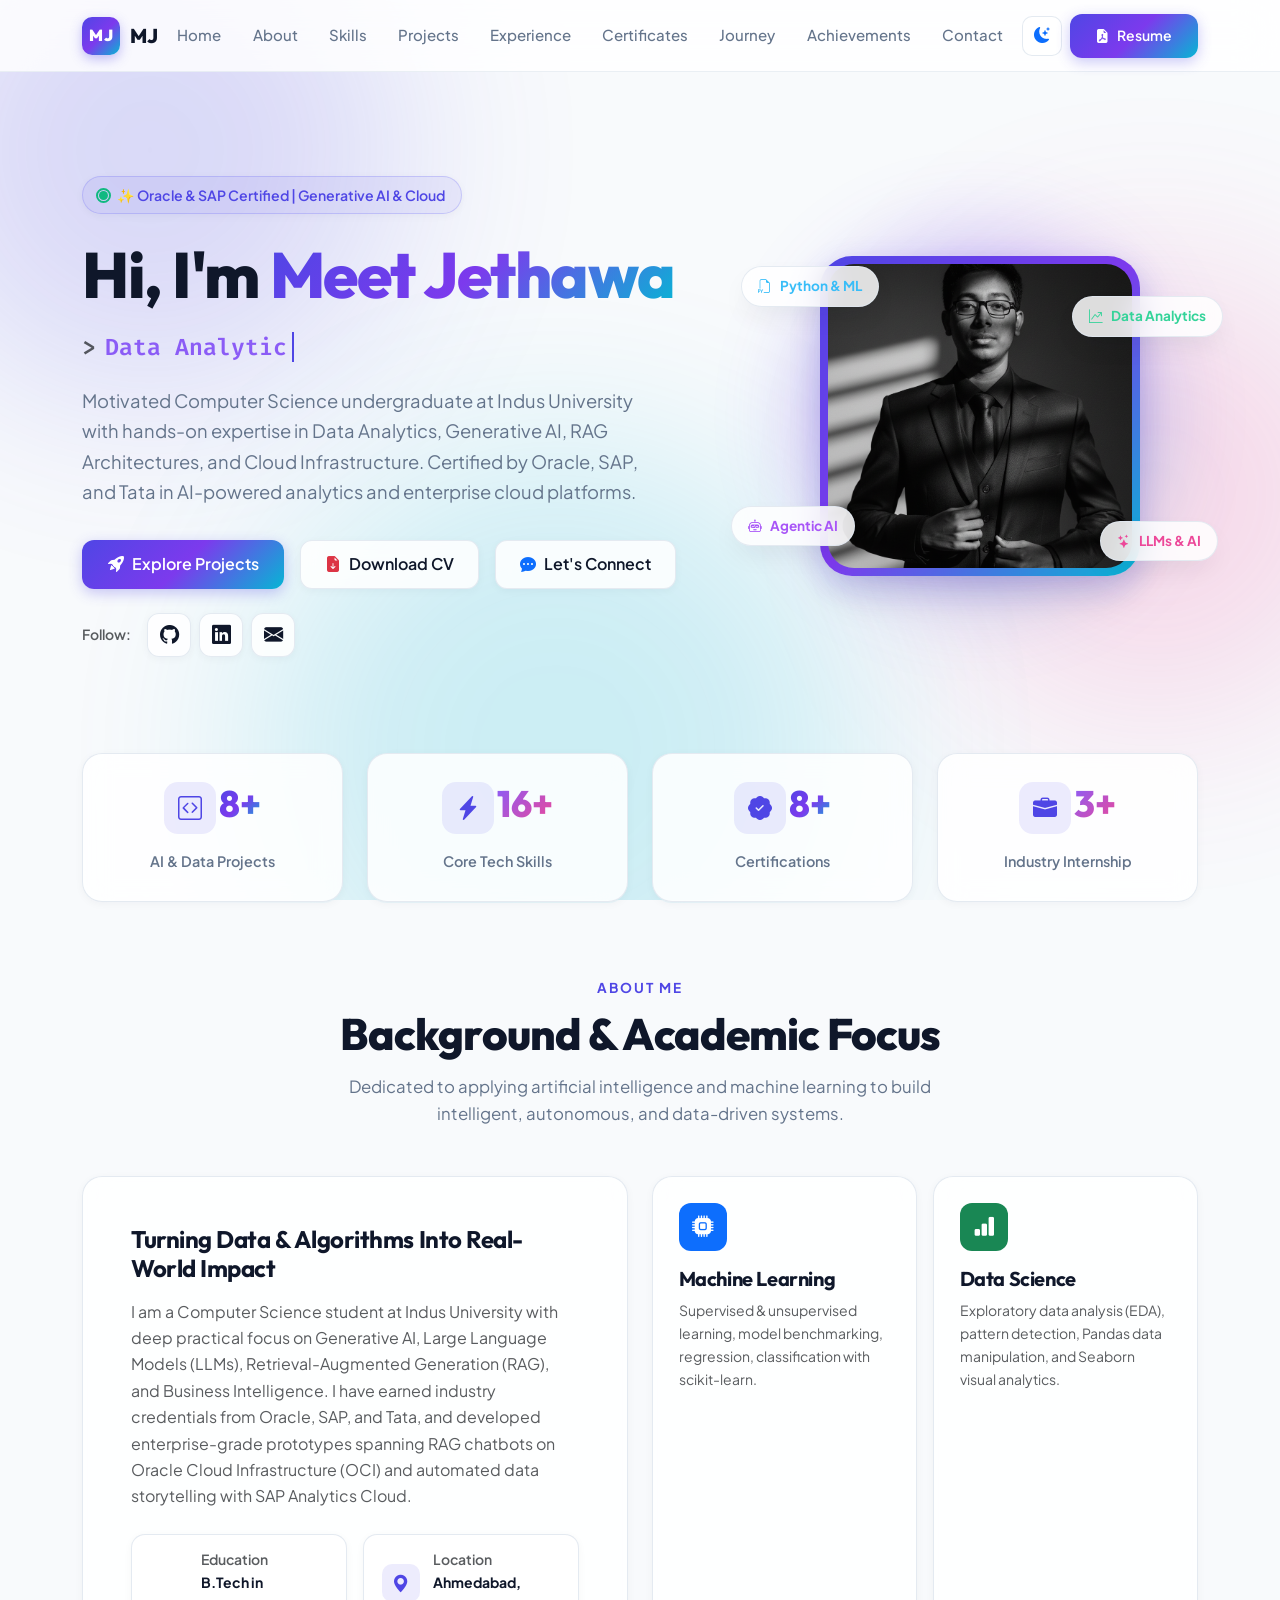
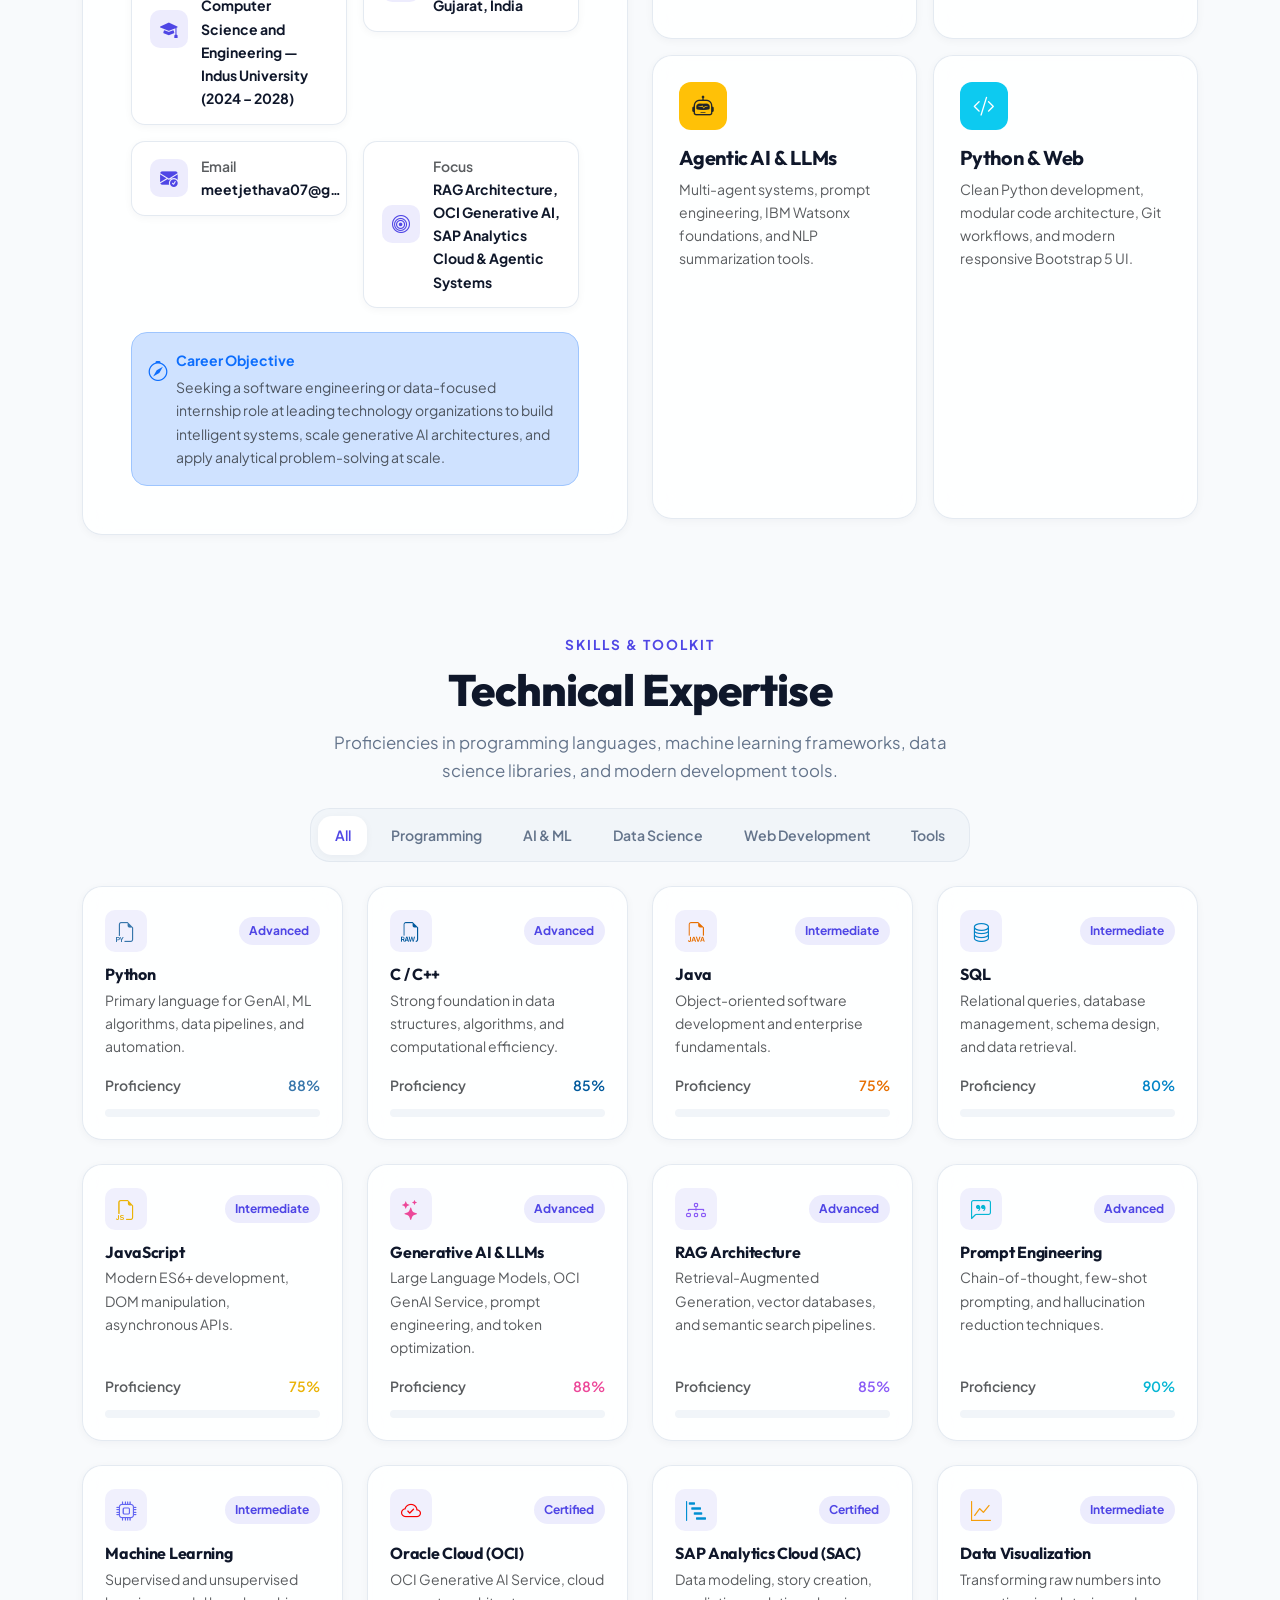
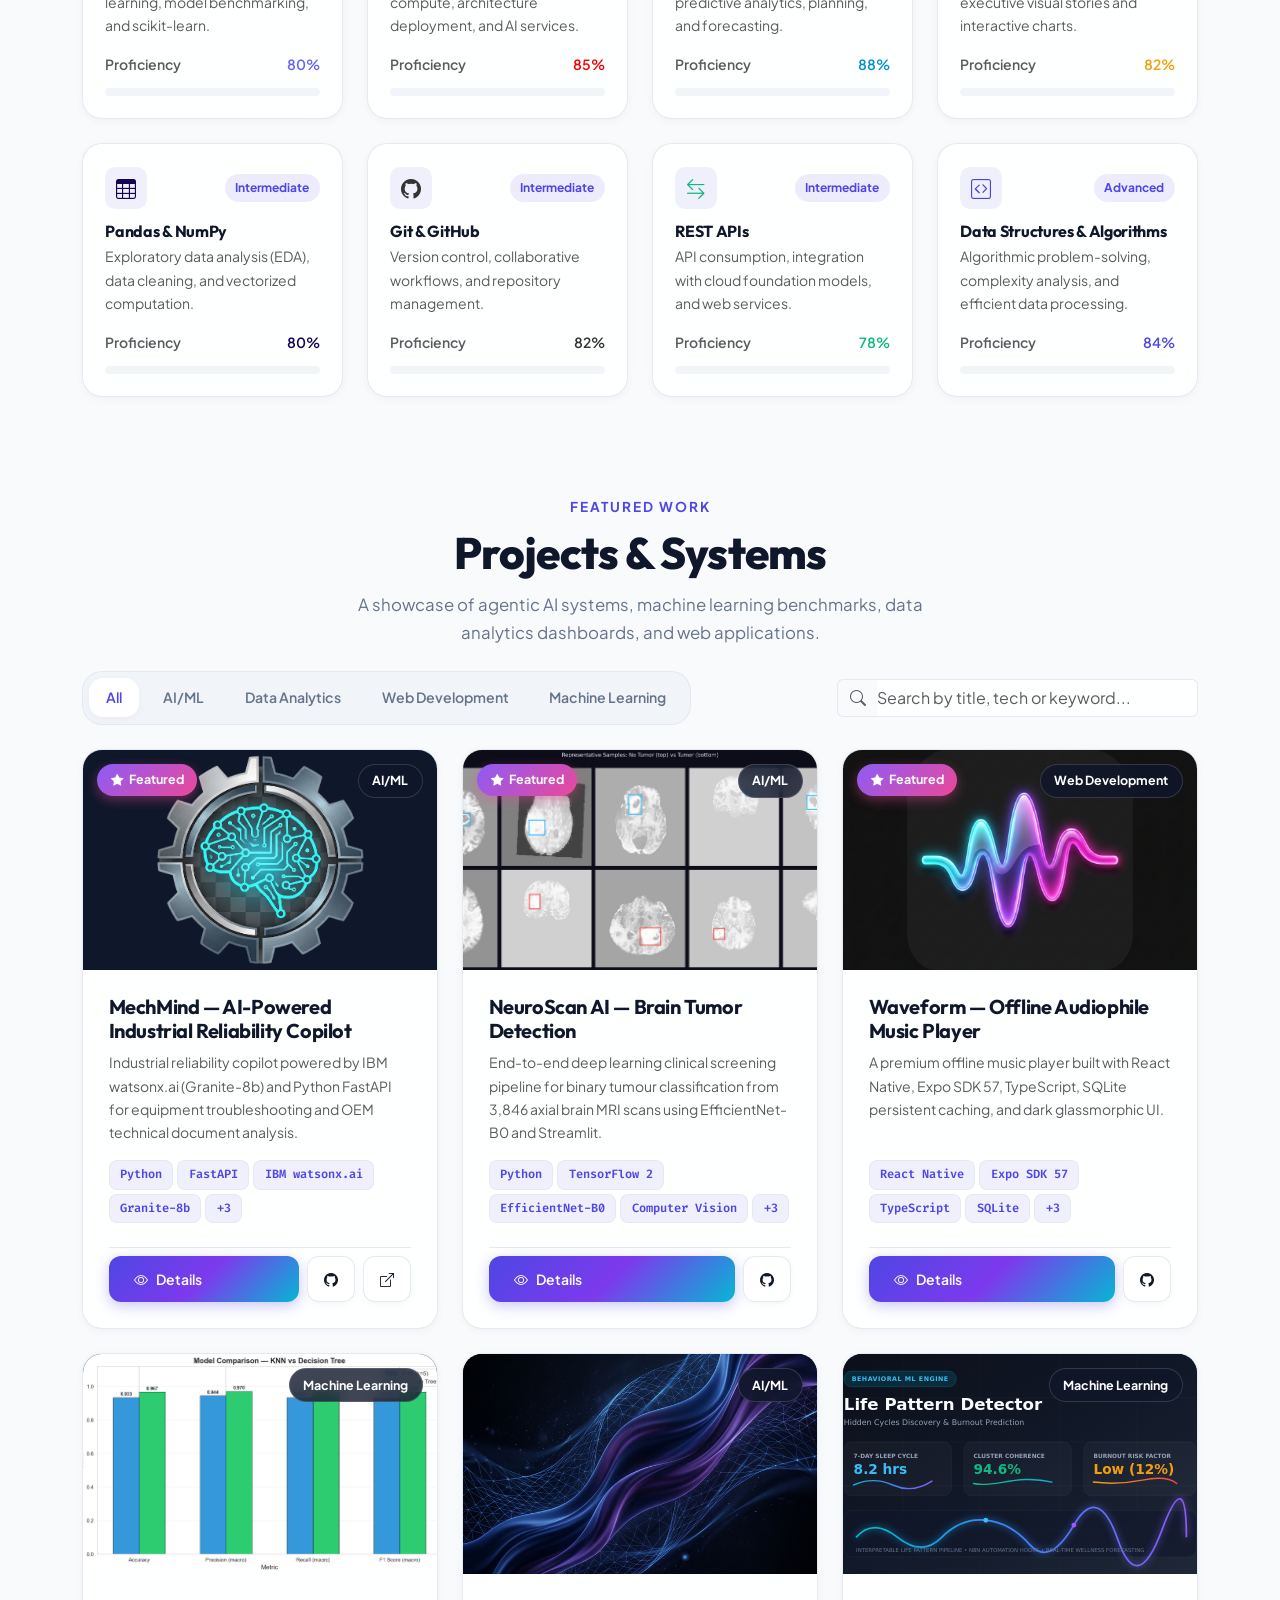
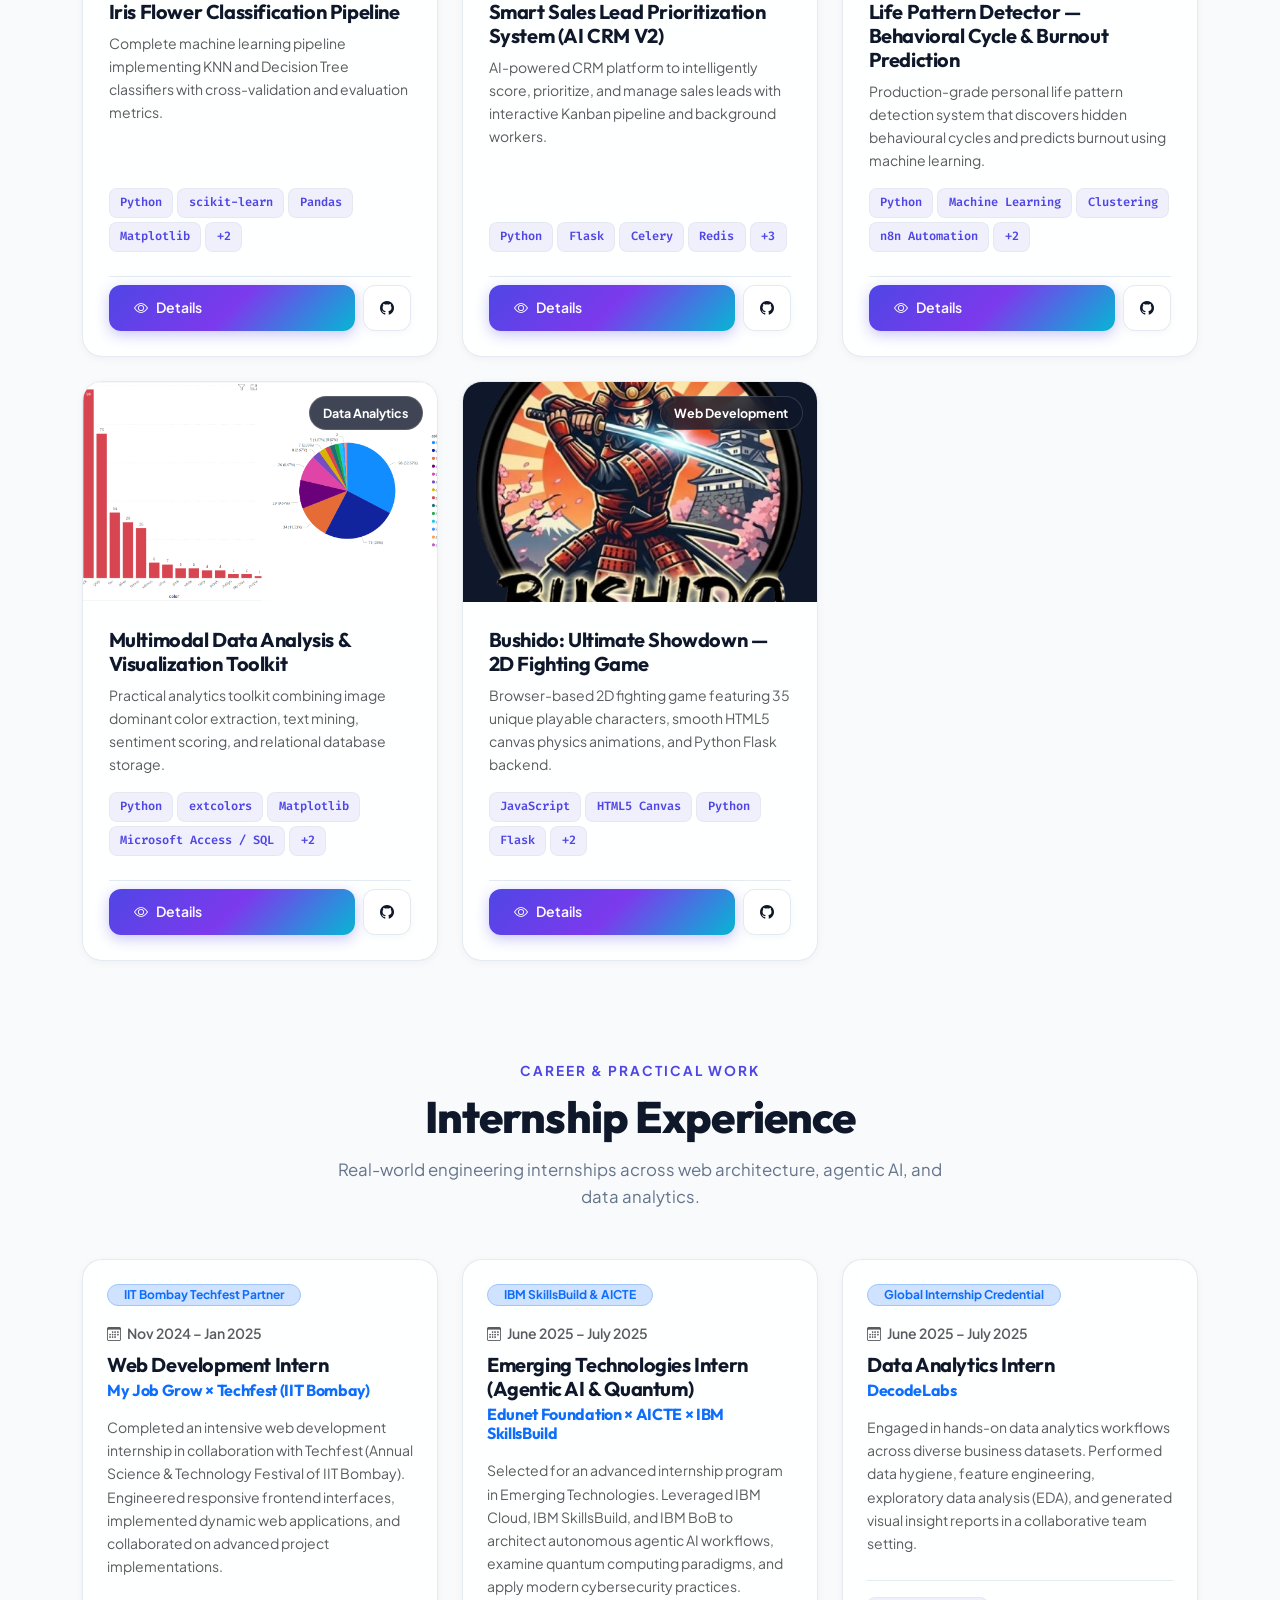
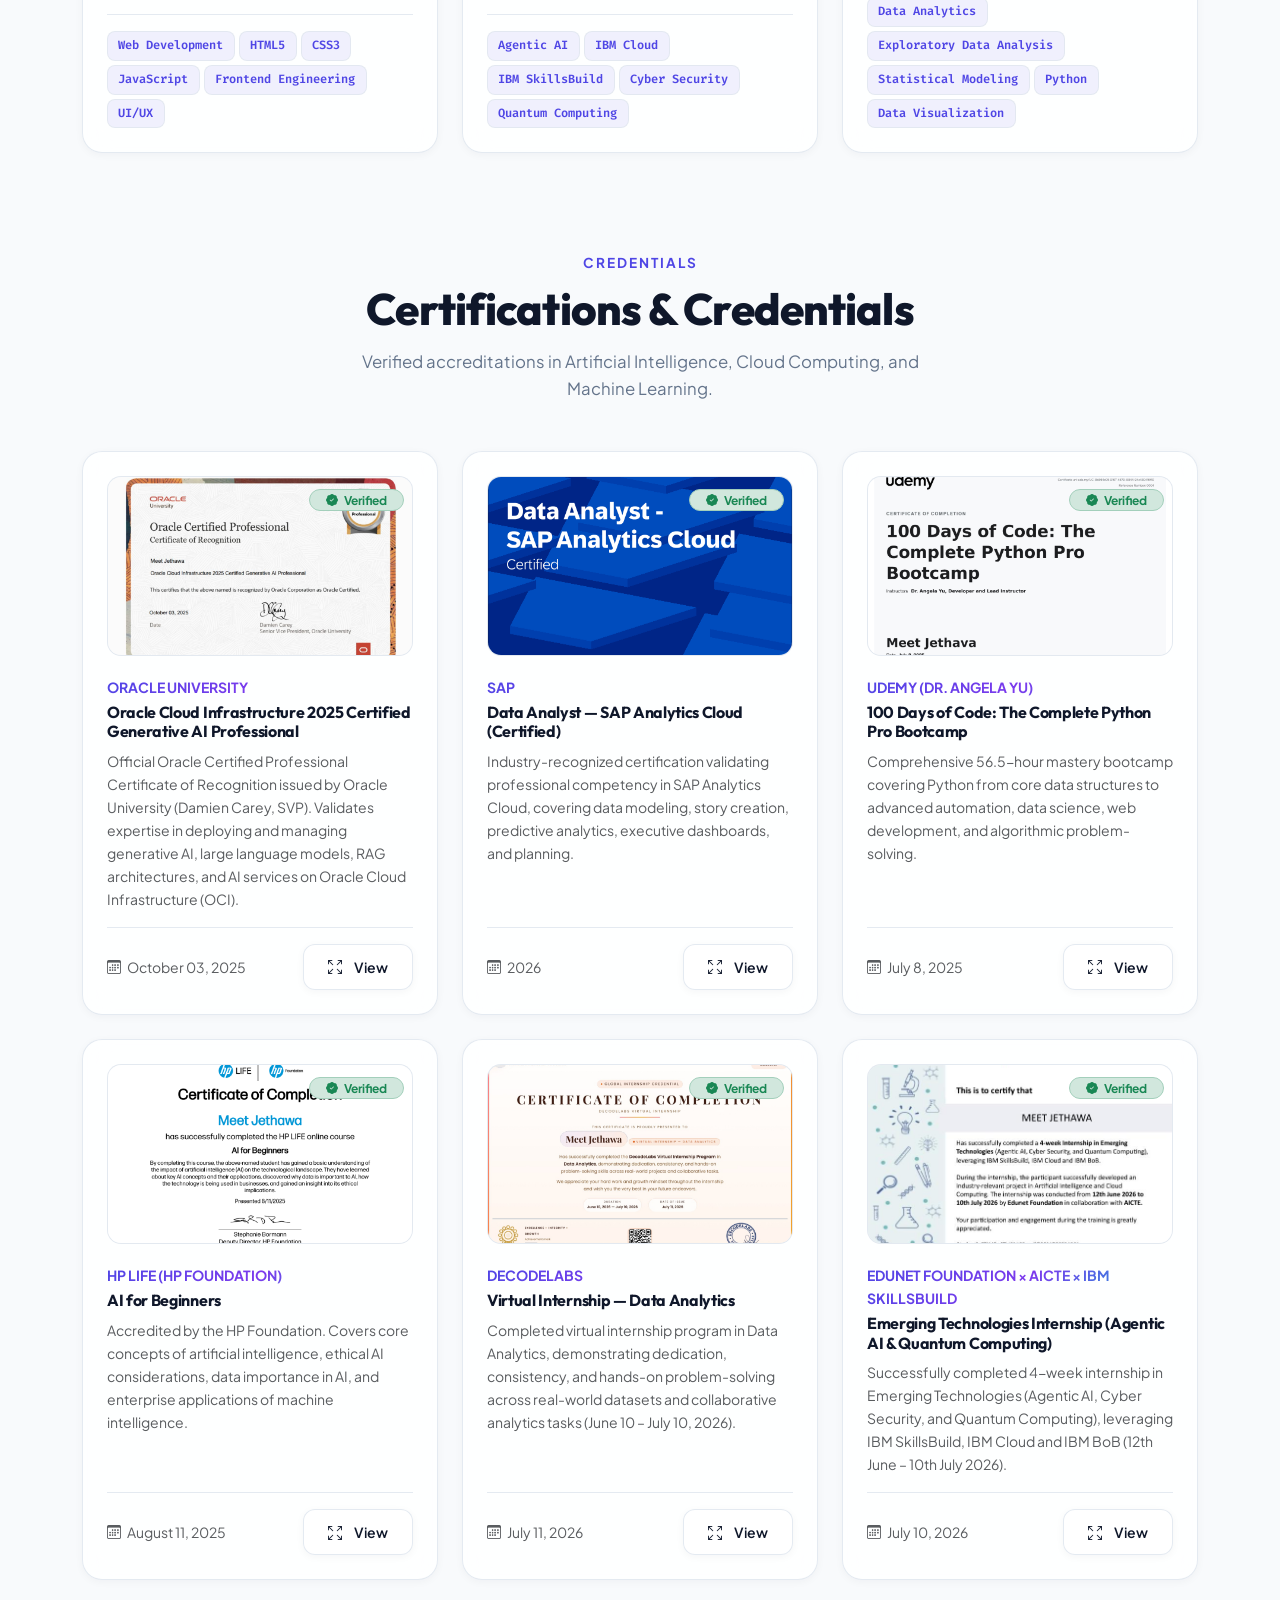
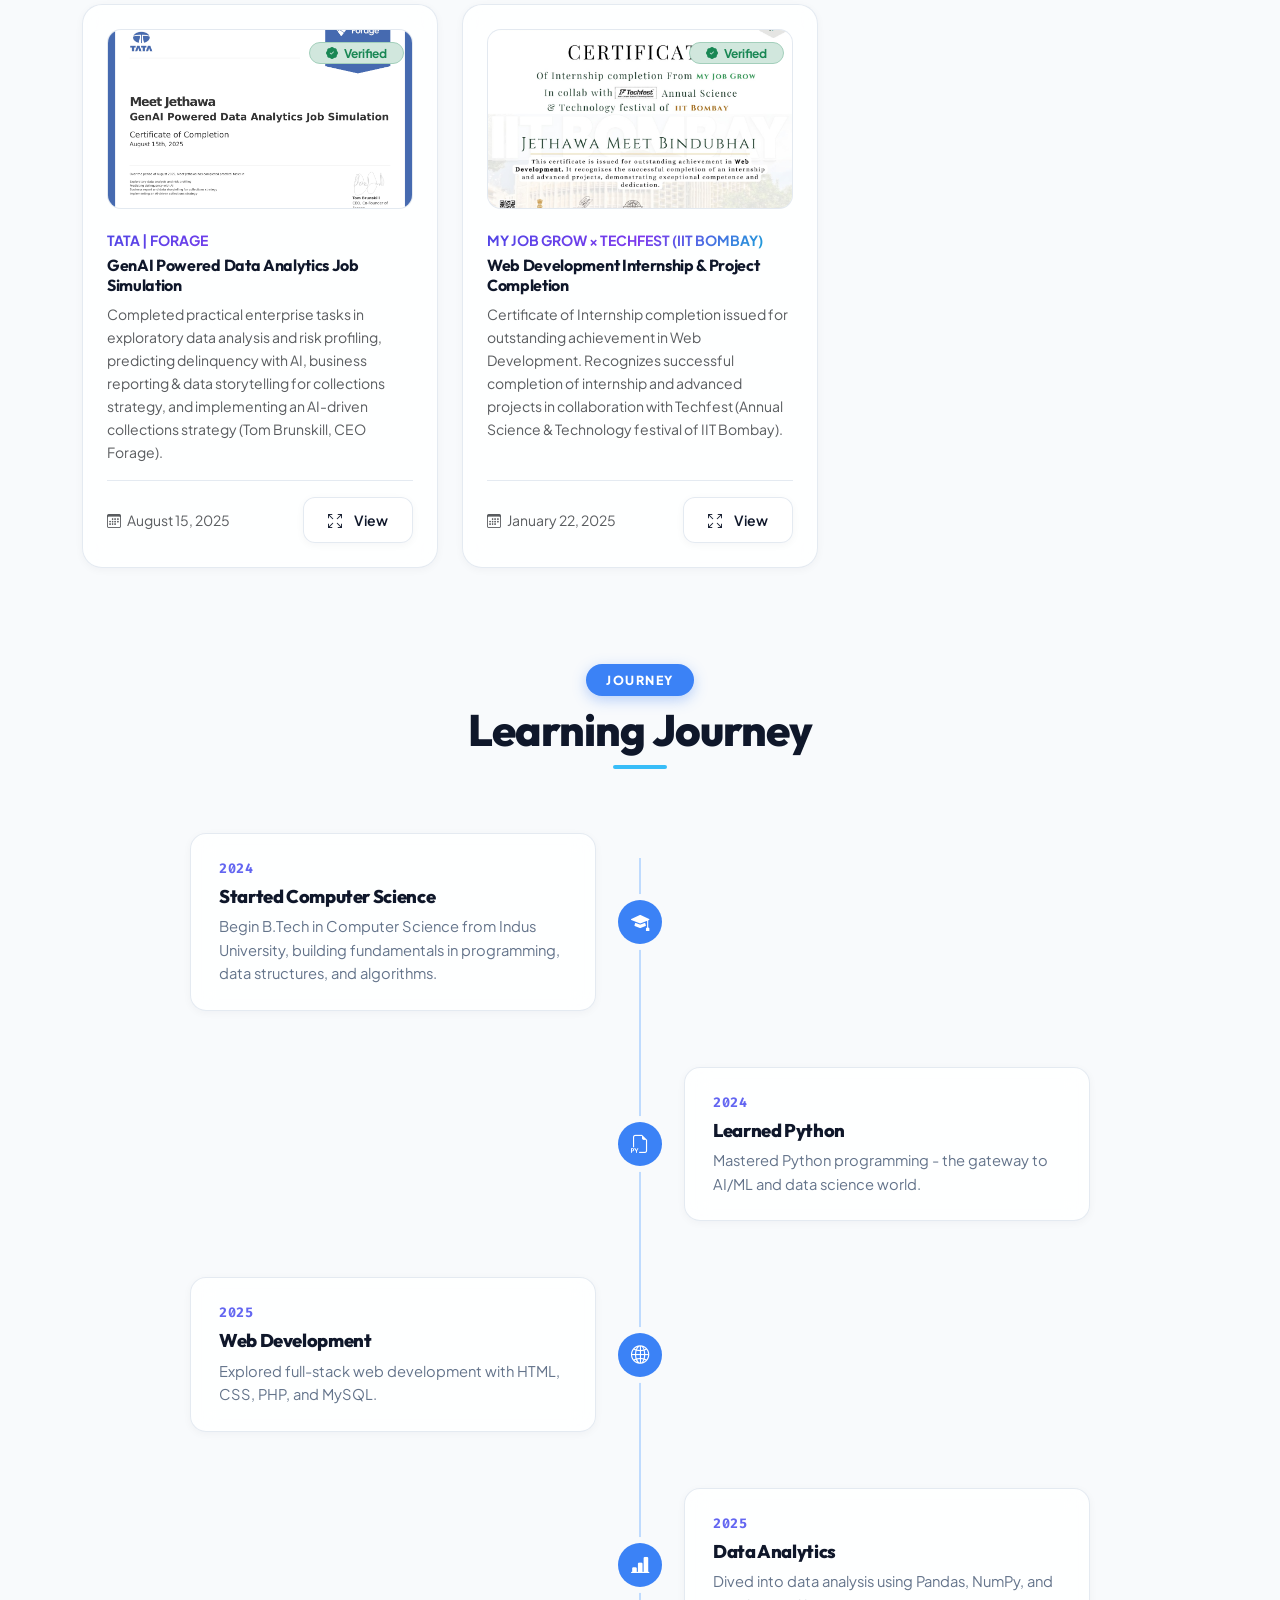
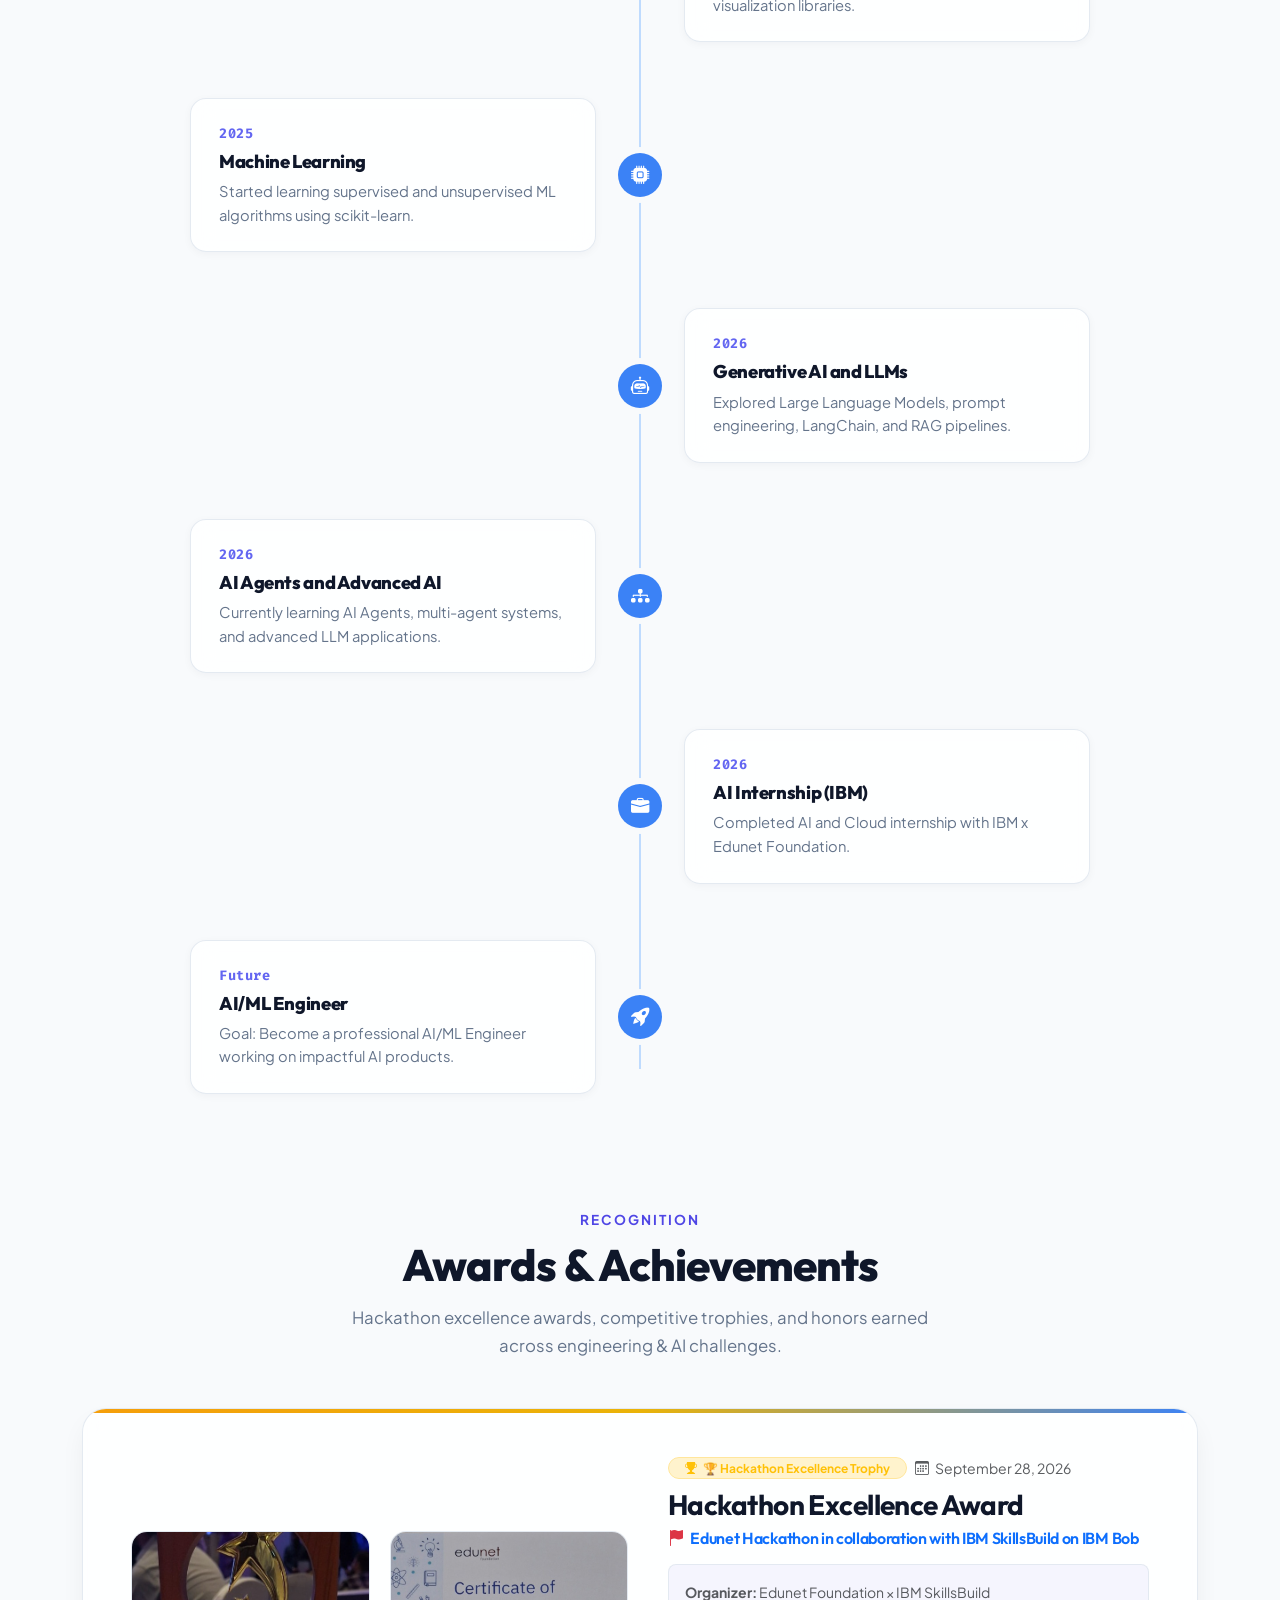
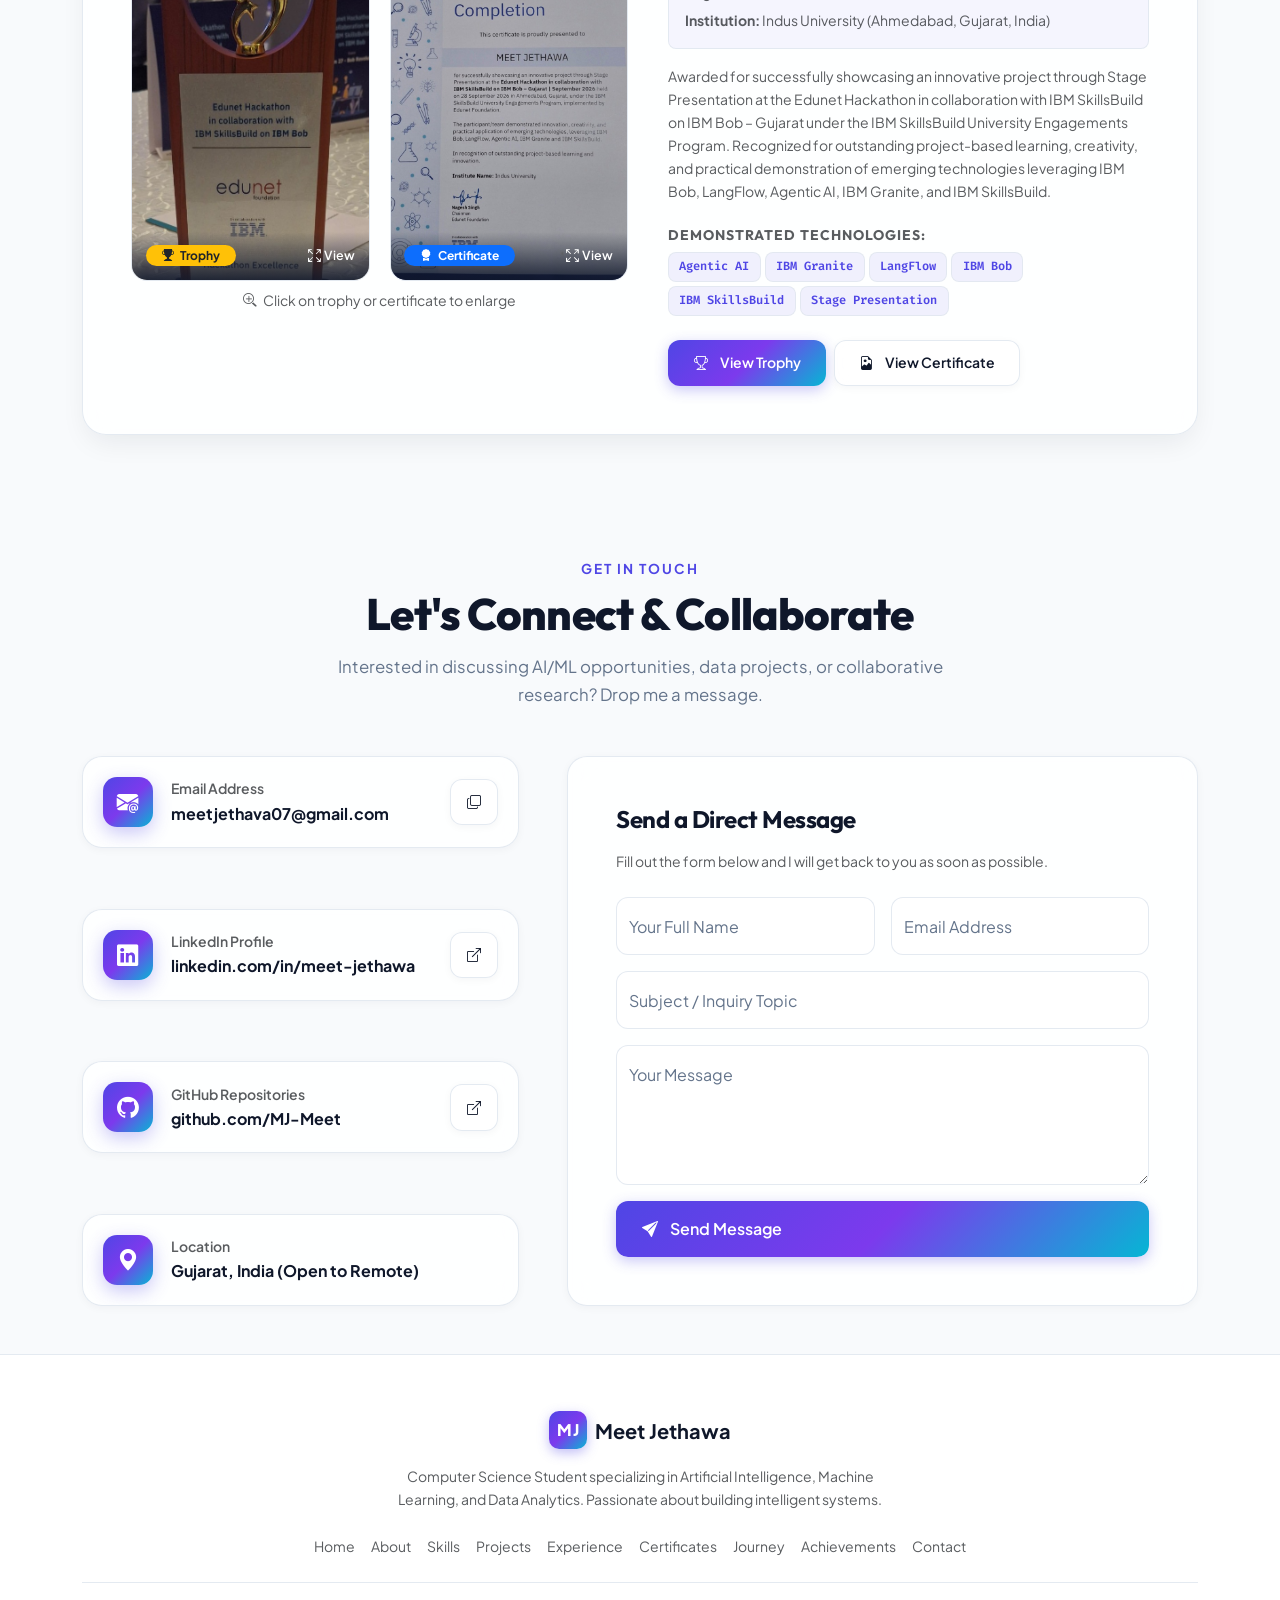
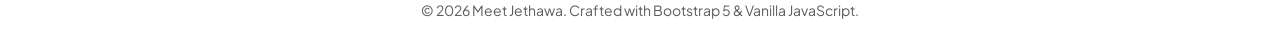
==== commit b02e48db: "chore: format index.html and update LinkedIn profile URL" ====
--- a/index.html
+++ b/index.html
@@ -1,23 +1,28 @@
 <!DOCTYPE html>
 <html lang="en" data-bs-theme="light">
+
 <head>
   <meta charset="UTF-8" />
   <meta name="viewport" content="width=device-width, initial-scale=1.0" />
   <title>Meet Jethawa — AI/ML &amp; Data Science Portfolio</title>
-  
+
   <!-- Meta Information -->
-  <meta name="description" content="Personal Portfolio of Meet Jethawa — Computer Science Student, AI/ML Developer, and Data Analytics Enthusiast. Explore featured projects, certifications, and technical skills." />
+  <meta name="description"
+    content="Personal Portfolio of Meet Jethawa — Computer Science Student, AI/ML Developer, and Data Analytics Enthusiast. Explore featured projects, certifications, and technical skills." />
   <meta name="author" content="Meet Jethawa" />
-  <meta name="keywords" content="Meet Jethawa, AI, Machine Learning, Data Analytics, Python, IBM Watsonx, Agentic AI, Generative AI, Portfolio" />
+  <meta name="keywords"
+    content="Meet Jethawa, AI, Machine Learning, Data Analytics, Python, IBM Watsonx, Agentic AI, Generative AI, Portfolio" />
 
   <!-- Open Graph -->
   <meta property="og:title" content="Meet Jethawa — AI/ML &amp; Data Science Portfolio" />
-  <meta property="og:description" content="Explore cutting-edge AI/ML, Data Science, and autonomous agent projects by Meet Jethawa." />
+  <meta property="og:description"
+    content="Explore cutting-edge AI/ML, Data Science, and autonomous agent projects by Meet Jethawa." />
   <meta property="og:type" content="website" />
   <meta property="og:url" content="https://portfolio-1-mj-meets-projects.vercel.app" />
 
   <!-- Favicon Monogram -->
-  <link rel="icon" type="image/svg+xml" href="data:image/svg+xml,<svg xmlns='http://www.w3.org/2000/svg' viewBox='0 0 100 100'><rect width='100' height='100' rx='24' fill='%234f46e5'/><text x='50' y='65' font-family='system-ui,sans-serif' font-size='48' font-weight='900' fill='white' text-anchor='middle'>MJ</text></svg>" />
+  <link rel="icon" type="image/svg+xml"
+    href="data:image/svg+xml,<svg xmlns='http://www.w3.org/2000/svg' viewBox='0 0 100 100'><rect width='100' height='100' rx='24' fill='%234f46e5'/><text x='50' y='65' font-family='system-ui,sans-serif' font-size='48' font-weight='900' fill='white' text-anchor='middle'>MJ</text></svg>" />
 
   <!-- Bootstrap 5.3.3 CSS -->
   <link rel="stylesheet" href="https://cdn.jsdelivr.net/npm/bootstrap@5.3.3/dist/css/bootstrap.min.css" />
@@ -27,6 +32,7 @@
   <!-- Custom Stylesheet -->
   <link rel="stylesheet" href="css/style.css?v=3" />
 </head>
+
 <body>
 
   <!-- Ambient Glow Background Blobs -->
@@ -52,11 +58,14 @@
           <i id="themeToggleIcon" class="bi bi-moon-stars-fill text-primary"></i>
         </button>
 
-        <a id="navResumeBtn" href="assets/resume/MJ_Resume.pdf" target="_blank" class="btn btn-modern-primary btn-sm d-none d-sm-inline-flex">
+        <a id="navResumeBtn" href="assets/resume/MJ_Resume.pdf" target="_blank"
+          class="btn btn-modern-primary btn-sm d-none d-sm-inline-flex">
           <i class="bi bi-file-earmark-pdf-fill"></i> Resume
         </a>
 
-        <button class="navbar-toggler border-0 p-1" type="button" data-bs-toggle="collapse" data-bs-target="#navbarContent" aria-controls="navbarContent" aria-expanded="false" aria-label="Toggle navigation">
+        <button class="navbar-toggler border-0 p-1" type="button" data-bs-toggle="collapse"
+          data-bs-target="#navbarContent" aria-controls="navbarContent" aria-expanded="false"
+          aria-label="Toggle navigation">
           <i class="bi bi-list fs-2 text-primary"></i>
         </button>
       </div>
@@ -83,7 +92,7 @@
   <header id="home" class="hero-section">
     <div class="container">
       <div class="row align-items-center g-5">
-        
+
         <!-- Hero Content -->
         <div class="col-lg-7 text-center text-lg-start">
           <div class="status-badge">
@@ -103,7 +112,9 @@
           </div>
 
           <p id="heroBio" class="hero-lead mx-auto mx-lg-0">
-            I'm a passionate Computer Science student specializing in Artificial Intelligence, Machine Learning, and Data Analytics. I love building intelligent software systems that turn raw data into actionable insights and deploying autonomous AI agents.
+            I'm a passionate Computer Science student specializing in Artificial Intelligence, Machine Learning, and
+            Data Analytics. I love building intelligent software systems that turn raw data into actionable insights and
+            deploying autonomous AI agents.
           </p>
 
           <!-- Action Buttons -->
@@ -122,10 +133,12 @@
           <!-- Social Links -->
           <div class="d-flex align-items-center gap-2 justify-content-center justify-content-lg-start">
             <span class="text-muted small fw-semibold me-2">Follow:</span>
-            <a id="heroGithub" href="https://github.com/MJ-Meet" target="_blank" class="social-link-pill" title="GitHub Profile">
+            <a id="heroGithub" href="https://github.com/MJ-Meet" target="_blank" class="social-link-pill"
+              title="GitHub Profile">
               <i class="bi bi-github"></i>
             </a>
-            <a id="heroLinkedin" href="https://linkedin.com/in/meetjethawa" target="_blank" class="social-link-pill" title="LinkedIn Profile">
+            <a id="heroLinkedin" href="https://linkedin.com/in/meet-jethawa" target="_blank" class="social-link-pill"
+              title="LinkedIn Profile">
               <i class="bi bi-linkedin"></i>
             </a>
             <a id="heroEmail" href="mailto:meetjethava07@gmail.com" class="social-link-pill" title="Send Email">
@@ -138,14 +151,11 @@
         <div class="col-lg-5">
           <div class="hero-card-wrapper">
             <div class="hero-avatar-glow"></div>
-            
+
             <div class="hero-avatar-frame">
               <div class="hero-avatar-inner">
-                <img id="heroAvatarImg"
-                     src="assets/images/meet.png"
-                     alt="Meet Jethawa"
-                     class="hero-avatar-img"
-                     onerror="this.src='assets/images/profile-placeholder.svg'" />
+                <img id="heroAvatarImg" src="assets/images/meet.png" alt="Meet Jethawa" class="hero-avatar-img"
+                  onerror="this.src='assets/images/profile-placeholder.svg'" />
               </div>
             </div>
 
@@ -223,18 +233,22 @@
       <div class="text-center mb-5">
         <span class="section-tag">About Me</span>
         <h2 class="section-title">Background &amp; Academic Focus</h2>
-        <p class="section-subtitle">Dedicated to applying artificial intelligence and machine learning to build intelligent, autonomous, and data-driven systems.</p>
+        <p class="section-subtitle">Dedicated to applying artificial intelligence and machine learning to build
+          intelligent, autonomous, and data-driven systems.</p>
       </div>
 
       <div class="row g-4 align-items-stretch">
-        
+
         <!-- Left Column: Bio & Quick Facts -->
         <div class="col-lg-6">
           <div class="card-modern p-4 p-md-5 h-100 d-flex flex-column justify-content-between">
             <div>
               <h3 class="fw-bold mb-3 fs-4">Turning Data &amp; Algorithms Into Real-World Impact</h3>
               <p id="aboutBioText" class="text-muted mb-4">
-                I am a dedicated Computer Science undergraduate with a deep focus on machine learning algorithms, deep learning models, data exploration, and intelligent systems. Through hands-on projects and virtual internships with organizations like IBM and Edunet Foundation, I have developed expertise in building NLP summarizers, predictive analytics models, and agentic workflows.
+                I am a dedicated Computer Science undergraduate with a deep focus on machine learning algorithms, deep
+                learning models, data exploration, and intelligent systems. Through hands-on projects and virtual
+                internships with organizations like IBM and Edunet Foundation, I have developed expertise in building
+                NLP summarizers, predictive analytics models, and agentic workflows.
               </p>
 
               <!-- Quick Info Grid -->
@@ -264,7 +278,8 @@
                     <div class="info-pill-icon"><i class="bi bi-envelope-check-fill"></i></div>
                     <div>
                       <div class="text-muted small fw-semibold">Email</div>
-                      <div id="infoEmail" class="fw-bold small text-truncate" style="max-width: 140px;">meetjethava07@gmail.com</div>
+                      <div id="infoEmail" class="fw-bold small text-truncate" style="max-width: 140px;">
+                        meetjethava07@gmail.com</div>
                     </div>
                   </div>
                 </div>
@@ -288,7 +303,9 @@
                 <div>
                   <div class="fw-bold text-primary small mb-1">Career Objective</div>
                   <p id="aboutCareerObjective" class="text-muted small mb-0">
-                    To leverage artificial intelligence, machine learning, and advanced analytics to solve high-impact, real-world problems while continuously expanding my technical mastery in Generative AI, LLMs, and intelligent autonomous agents.
+                    To leverage artificial intelligence, machine learning, and advanced analytics to solve high-impact,
+                    real-world problems while continuously expanding my technical mastery in Generative AI, LLMs, and
+                    intelligent autonomous agents.
                   </p>
                 </div>
               </div>
@@ -306,7 +323,8 @@
                   <i class="bi bi-cpu-fill"></i>
                 </div>
                 <h5 class="fw-bold mb-2">Machine Learning</h5>
-                <p class="text-muted small mb-0">Supervised &amp; unsupervised learning, model benchmarking, regression, classification with scikit-learn.</p>
+                <p class="text-muted small mb-0">Supervised &amp; unsupervised learning, model benchmarking, regression,
+                  classification with scikit-learn.</p>
               </div>
             </div>
 
@@ -316,7 +334,8 @@
                   <i class="bi bi-bar-chart-fill"></i>
                 </div>
                 <h5 class="fw-bold mb-2">Data Science</h5>
-                <p class="text-muted small mb-0">Exploratory data analysis (EDA), pattern detection, Pandas data manipulation, and Seaborn visual analytics.</p>
+                <p class="text-muted small mb-0">Exploratory data analysis (EDA), pattern detection, Pandas data
+                  manipulation, and Seaborn visual analytics.</p>
               </div>
             </div>
 
@@ -326,7 +345,8 @@
                   <i class="bi bi-robot"></i>
                 </div>
                 <h5 class="fw-bold mb-2">Agentic AI &amp; LLMs</h5>
-                <p class="text-muted small mb-0">Multi-agent systems, prompt engineering, IBM Watsonx foundations, and NLP summarization tools.</p>
+                <p class="text-muted small mb-0">Multi-agent systems, prompt engineering, IBM Watsonx foundations, and
+                  NLP summarization tools.</p>
               </div>
             </div>
 
@@ -336,7 +356,8 @@
                   <i class="bi bi-code-slash"></i>
                 </div>
                 <h5 class="fw-bold mb-2">Python &amp; Web</h5>
-                <p class="text-muted small mb-0">Clean Python development, modular code architecture, Git workflows, and modern responsive Bootstrap 5 UI.</p>
+                <p class="text-muted small mb-0">Clean Python development, modular code architecture, Git workflows, and
+                  modern responsive Bootstrap 5 UI.</p>
               </div>
             </div>
           </div>
@@ -354,7 +375,8 @@
       <div class="text-center mb-4">
         <span class="section-tag">Skills &amp; Toolkit</span>
         <h2 class="section-title">Technical Expertise</h2>
-        <p class="section-subtitle">Proficiencies in programming languages, machine learning frameworks, data science libraries, and modern development tools.</p>
+        <p class="section-subtitle">Proficiencies in programming languages, machine learning frameworks, data science
+          libraries, and modern development tools.</p>
       </div>
 
       <!-- Skill Filter Buttons -->
@@ -379,7 +401,8 @@
       <div class="text-center mb-4">
         <span class="section-tag">Featured Work</span>
         <h2 class="section-title">Projects &amp; Systems</h2>
-        <p class="section-subtitle">A showcase of agentic AI systems, machine learning benchmarks, data analytics dashboards, and web applications.</p>
+        <p class="section-subtitle">A showcase of agentic AI systems, machine learning benchmarks, data analytics
+          dashboards, and web applications.</p>
       </div>
 
       <!-- Filter Buttons & Live Search -->
@@ -394,11 +417,9 @@
             <span class="input-group-text bg-transparent border-end-0" style="border-color: var(--border-color);">
               <i class="bi bi-search text-muted"></i>
             </span>
-            <input id="projectSearchInput"
-                   type="text"
-                   class="form-control border-start-0 ps-0"
-                   style="border-color: var(--border-color); background: var(--bg-surface-glass);"
-                   placeholder="Search by title, tech or keyword..." />
+            <input id="projectSearchInput" type="text" class="form-control border-start-0 ps-0"
+              style="border-color: var(--border-color); background: var(--bg-surface-glass);"
+              placeholder="Search by title, tech or keyword..." />
           </div>
         </div>
       </div>
@@ -418,13 +439,15 @@
       <div class="modal-content card-modern border-0">
         <div class="modal-header border-bottom" style="border-color: var(--border-color) !important;">
           <div>
-            <span id="modalProjectCategory" class="badge bg-primary-subtle text-primary rounded-pill px-3 py-1 mb-1">Category</span>
+            <span id="modalProjectCategory"
+              class="badge bg-primary-subtle text-primary rounded-pill px-3 py-1 mb-1">Category</span>
             <h4 class="modal-title fw-bold" id="modalProjectTitle">Project Title</h4>
           </div>
           <button type="button" class="btn-close" data-bs-dismiss="modal" aria-label="Close"></button>
         </div>
         <div class="modal-body p-4">
-          <div class="rounded-4 overflow-hidden mb-4 border" style="max-height: 320px; border-color: var(--border-color) !important;">
+          <div class="rounded-4 overflow-hidden mb-4 border"
+            style="max-height: 320px; border-color: var(--border-color) !important;">
             <img id="modalProjectImage" src="" alt="Project Banner" class="w-100 h-100 object-fit-cover" />
           </div>
 
@@ -436,7 +459,8 @@
 
           <div id="modalProjectHighlights"></div>
         </div>
-        <div class="modal-footer border-top d-flex justify-content-between" style="border-color: var(--border-color) !important;">
+        <div class="modal-footer border-top d-flex justify-content-between"
+          style="border-color: var(--border-color) !important;">
           <button type="button" class="btn btn-modern-outline btn-sm" data-bs-dismiss="modal">Close</button>
           <div class="d-flex gap-2">
             <a id="modalProjectGithub" href="#" target="_blank" class="btn btn-modern-outline btn-sm">
@@ -459,7 +483,8 @@
       <div class="text-center mb-5">
         <span class="section-tag">Career &amp; Practical Work</span>
         <h2 class="section-title">Internship Experience</h2>
-        <p class="section-subtitle">Real-world engineering internships across web architecture, agentic AI, and data analytics.</p>
+        <p class="section-subtitle">Real-world engineering internships across web architecture, agentic AI, and data
+          analytics.</p>
       </div>
 
       <div id="experienceContainer" class="row g-4">
@@ -476,7 +501,8 @@
       <div class="text-center mb-5">
         <span class="section-tag">Credentials</span>
         <h2 class="section-title">Certifications &amp; Credentials</h2>
-        <p class="section-subtitle">Verified accreditations in Artificial Intelligence, Cloud Computing, and Machine Learning.</p>
+        <p class="section-subtitle">Verified accreditations in Artificial Intelligence, Cloud Computing, and Machine
+          Learning.</p>
       </div>
 
       <div id="certificatesContainer" class="row g-4">
@@ -502,10 +528,12 @@
           </div>
           <div class="d-flex justify-content-center align-items-center gap-3 flex-wrap small text-muted">
             <div><i class="bi bi-calendar3 me-1"></i> Issued: <span id="modalCertDate">2024</span></div>
-            <div id="modalCertIdWrapper" style="display:none;"><i class="bi bi-patch-check-fill me-1 text-primary"></i> ID: <span id="modalCertId" class="font-monospace fw-bold text-primary"></span></div>
-          </div>
-        </div>
-        <div class="modal-footer border-top d-flex justify-content-between" style="border-color: var(--border-color) !important;">
+            <div id="modalCertIdWrapper" style="display:none;"><i class="bi bi-patch-check-fill me-1 text-primary"></i>
+              ID: <span id="modalCertId" class="font-monospace fw-bold text-primary"></span></div>
+          </div>
+        </div>
+        <div class="modal-footer border-top d-flex justify-content-between"
+          style="border-color: var(--border-color) !important;">
           <button type="button" class="btn btn-modern-outline btn-sm" data-bs-dismiss="modal">Close</button>
           <a id="modalCertVerification" href="#" target="_blank" class="btn btn-modern-primary btn-sm">
             <i class="bi bi-shield-check me-1"></i> Verify Credential
@@ -542,7 +570,8 @@
       <div class="text-center mb-5">
         <span class="section-tag">Recognition</span>
         <h2 class="section-title">Awards &amp; Achievements</h2>
-        <p class="section-subtitle">Hackathon excellence awards, competitive trophies, and honors earned across engineering &amp; AI challenges.</p>
+        <p class="section-subtitle">Hackathon excellence awards, competitive trophies, and honors earned across
+          engineering &amp; AI challenges.</p>
       </div>
 
       <div id="achievementsContainer">
@@ -557,14 +586,18 @@
       <div class="modal-content card-modern border-0">
         <div class="modal-header border-bottom" style="border-color: var(--border-color) !important;">
           <div>
-            <span id="modalAchBadge" class="badge bg-warning-subtle text-warning border border-warning-subtle rounded-pill px-3 py-1 mb-1">Award</span>
+            <span id="modalAchBadge"
+              class="badge bg-warning-subtle text-warning border border-warning-subtle rounded-pill px-3 py-1 mb-1">Award</span>
             <h5 class="modal-title fw-bold" id="modalAchTitle">Achievement</h5>
           </div>
           <button type="button" class="btn-close" data-bs-dismiss="modal" aria-label="Close"></button>
         </div>
         <div class="modal-body p-4 text-center">
-          <div class="rounded-4 overflow-hidden border mb-3 bg-dark-subtle d-flex align-items-center justify-content-center" style="border-color: var(--border-color) !important; min-height: 300px; max-height: 600px;">
-            <img id="modalAchImage" src="" alt="Achievement Preview" class="w-100 h-auto object-fit-contain" style="max-height: 580px;" />
+          <div
+            class="rounded-4 overflow-hidden border mb-3 bg-dark-subtle d-flex align-items-center justify-content-center"
+            style="border-color: var(--border-color) !important; min-height: 300px; max-height: 600px;">
+            <img id="modalAchImage" src="" alt="Achievement Preview" class="w-100 h-auto object-fit-contain"
+              style="max-height: 580px;" />
           </div>
           <p id="modalAchCaption" class="text-muted small mb-0"></p>
         </div>
@@ -583,21 +616,23 @@
       <div class="text-center mb-5">
         <span class="section-tag">Get In Touch</span>
         <h2 class="section-title">Let's Connect &amp; Collaborate</h2>
-        <p class="section-subtitle">Interested in discussing AI/ML opportunities, data projects, or collaborative research? Drop me a message.</p>
+        <p class="section-subtitle">Interested in discussing AI/ML opportunities, data projects, or collaborative
+          research? Drop me a message.</p>
       </div>
 
       <div class="row g-4 g-lg-5 align-items-stretch">
-        
+
         <!-- Left Column: Contact Cards -->
         <div class="col-lg-5 d-flex flex-column justify-content-between gap-3">
-          
+
           <div class="card-modern contact-info-card">
             <div class="contact-info-icon"><i class="bi bi-envelope-at-fill"></i></div>
             <div class="flex-grow-1 overflow-hidden">
               <div class="text-muted small fw-semibold">Email Address</div>
               <div class="fw-bold text-truncate">meetjethava07@gmail.com</div>
             </div>
-            <button class="btn btn-modern-outline btn-sm px-3" onclick="copyToClipboard('meetjethava07@gmail.com', 'Email')" title="Copy Email">
+            <button class="btn btn-modern-outline btn-sm px-3"
+              onclick="copyToClipboard('meetjethava07@gmail.com', 'Email')" title="Copy Email">
               <i class="bi bi-copy"></i>
             </button>
           </div>
@@ -606,9 +641,10 @@
             <div class="contact-info-icon"><i class="bi bi-linkedin"></i></div>
             <div class="flex-grow-1 overflow-hidden">
               <div class="text-muted small fw-semibold">LinkedIn Profile</div>
-              <div class="fw-bold text-truncate">linkedin.com/in/meetjethawa</div>
-            </div>
-            <a href="https://linkedin.com/in/meetjethawa" target="_blank" class="btn btn-modern-outline btn-sm px-3" title="Open LinkedIn">
+              <div class="fw-bold text-truncate">linkedin.com/in/meet-jethawa</div>
+            </div>
+            <a href="https://linkedin.com/in/meet-jethawa" target="_blank" class="btn btn-modern-outline btn-sm px-3"
+              title="Open LinkedIn">
               <i class="bi bi-box-arrow-up-right"></i>
             </a>
           </div>
@@ -619,7 +655,8 @@
               <div class="text-muted small fw-semibold">GitHub Repositories</div>
               <div class="fw-bold text-truncate">github.com/MJ-Meet</div>
             </div>
-            <a href="https://github.com/MJ-Meet" target="_blank" class="btn btn-modern-outline btn-sm px-3" title="Open GitHub">
+            <a href="https://github.com/MJ-Meet" target="_blank" class="btn btn-modern-outline btn-sm px-3"
+              title="Open GitHub">
               <i class="bi bi-box-arrow-up-right"></i>
             </a>
           </div>
@@ -651,7 +688,8 @@
 
                 <div class="col-md-6">
                   <div class="form-floating">
-                    <input type="email" class="form-control" id="contactEmail" placeholder="name@example.com" required />
+                    <input type="email" class="form-control" id="contactEmail" placeholder="name@example.com"
+                      required />
                     <label for="contactEmail">Email Address</label>
                   </div>
                 </div>
@@ -665,7 +703,8 @@
 
                 <div class="col-12">
                   <div class="form-floating">
-                    <textarea class="form-control" placeholder="Leave a message here" id="contactMessage" style="height: 140px" required></textarea>
+                    <textarea class="form-control" placeholder="Leave a message here" id="contactMessage"
+                      style="height: 140px" required></textarea>
                     <label for="contactMessage">Your Message</label>
                   </div>
                 </div>
@@ -696,7 +735,8 @@
       </div>
 
       <p class="text-muted small max-w-md mx-auto mb-4" style="max-width: 500px;">
-        Computer Science Student specializing in Artificial Intelligence, Machine Learning, and Data Analytics. Passionate about building intelligent systems.
+        Computer Science Student specializing in Artificial Intelligence, Machine Learning, and Data Analytics.
+        Passionate about building intelligent systems.
       </p>
 
       <div class="d-flex justify-content-center gap-3 mb-4 flex-wrap">
@@ -734,4 +774,5 @@
   <script src="js/app.js?v=3"></script>
 
 </body>
-</html>
+
+</html>
--- a/css/style.css
+++ b/css/style.css
@@ -640,12 +640,16 @@
 
 /* ─── Filter Pills ─── */
 .nav-pills-custom {
-  gap: 0.5rem;
+  gap: 0.45rem;
   background: var(--bg-alt);
   padding: 0.4rem;
-  border-radius: 16px;
+  border-radius: 20px;
   border: 1px solid var(--border-color);
   display: inline-flex;
+  flex-wrap: wrap;
+  justify-content: center;
+  align-items: center;
+  max-width: 100%;
 }
 
 .filter-btn {
@@ -653,11 +657,16 @@
   background: transparent;
   color: var(--text-muted);
   font-weight: 600;
-  font-size: 0.9rem;
-  padding: 0.55rem 1.15rem;
-  border-radius: 12px;
+  font-size: 0.88rem;
+  padding: 0.5rem 1.05rem;
+  border-radius: 14px;
   transition: all 0.25s ease;
   cursor: pointer;
+  white-space: nowrap;
+  user-select: none;
+  display: inline-flex;
+  align-items: center;
+  justify-content: center;
 }
 
 .filter-btn:hover {
@@ -668,6 +677,53 @@
   background: var(--bg-surface);
   color: var(--primary);
   box-shadow: var(--shadow-sm);
+}
+
+/* Filter Pills: Mobile & Tablet Responsiveness */
+@media (max-width: 767.98px) {
+  .nav-pills-custom {
+    display: inline-flex;
+    flex-wrap: wrap;
+    justify-content: center;
+    gap: 0.35rem;
+    padding: 0.35rem;
+    border-radius: 16px;
+    max-width: 100%;
+    margin: 0 auto;
+  }
+
+  .filter-btn {
+    font-size: 0.8rem;
+    padding: 0.38rem 0.75rem;
+    border-radius: 10px;
+    line-height: 1.25;
+  }
+}
+
+@media (max-width: 480px) {
+  .nav-pills-custom {
+    gap: 0.25rem;
+    padding: 0.3rem;
+    border-radius: 14px;
+  }
+
+  .filter-btn {
+    font-size: 0.76rem;
+    padding: 0.34rem 0.65rem;
+    border-radius: 8px;
+  }
+}
+
+@media (max-width: 360px) {
+  .nav-pills-custom {
+    gap: 0.2rem;
+    padding: 0.25rem;
+  }
+
+  .filter-btn {
+    font-size: 0.72rem;
+    padding: 0.3rem 0.52rem;
+  }
 }
 
 /* ─── Skill Cards ─── */
@@ -1189,4 +1245,26 @@
   .achievement-media-box {
     height: 280px;
   }
-}
+  .hero-section {
+    padding: 5rem 0 3.5rem 0;
+  }
+  .hero-avatar-frame {
+    width: 260px;
+    height: 260px;
+  }
+  .hero-avatar-glow {
+    width: 270px;
+    height: 270px;
+  }
+  .floating-tech-chip {
+    font-size: 0.75rem;
+    padding: 0.35rem 0.75rem;
+  }
+  .chip-1 { left: -8px; top: 5px; }
+  .chip-2 { left: -12px; bottom: 20px; }
+  .chip-3 { right: -8px; top: 30px; }
+  .chip-4 { right: -8px; bottom: 10px; }
+  .section-title {
+    font-size: 1.85rem;
+  }
+}
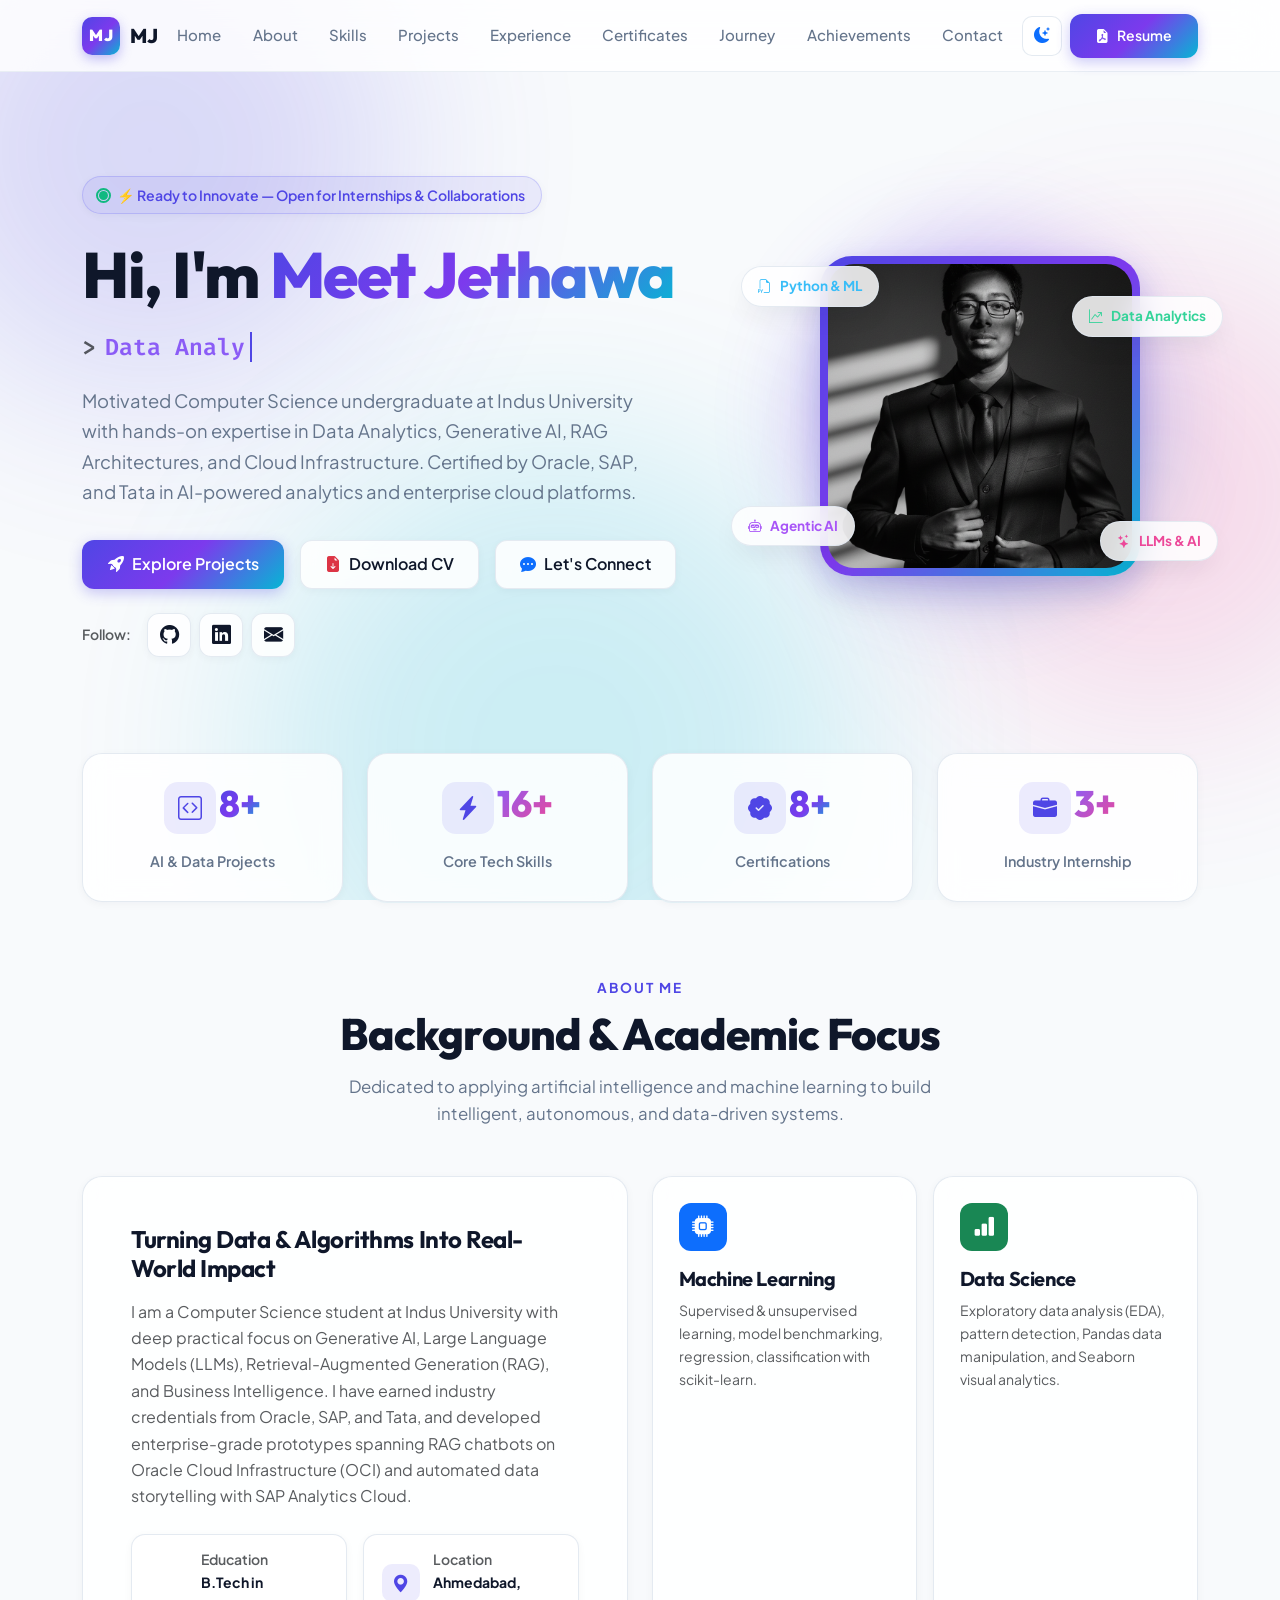
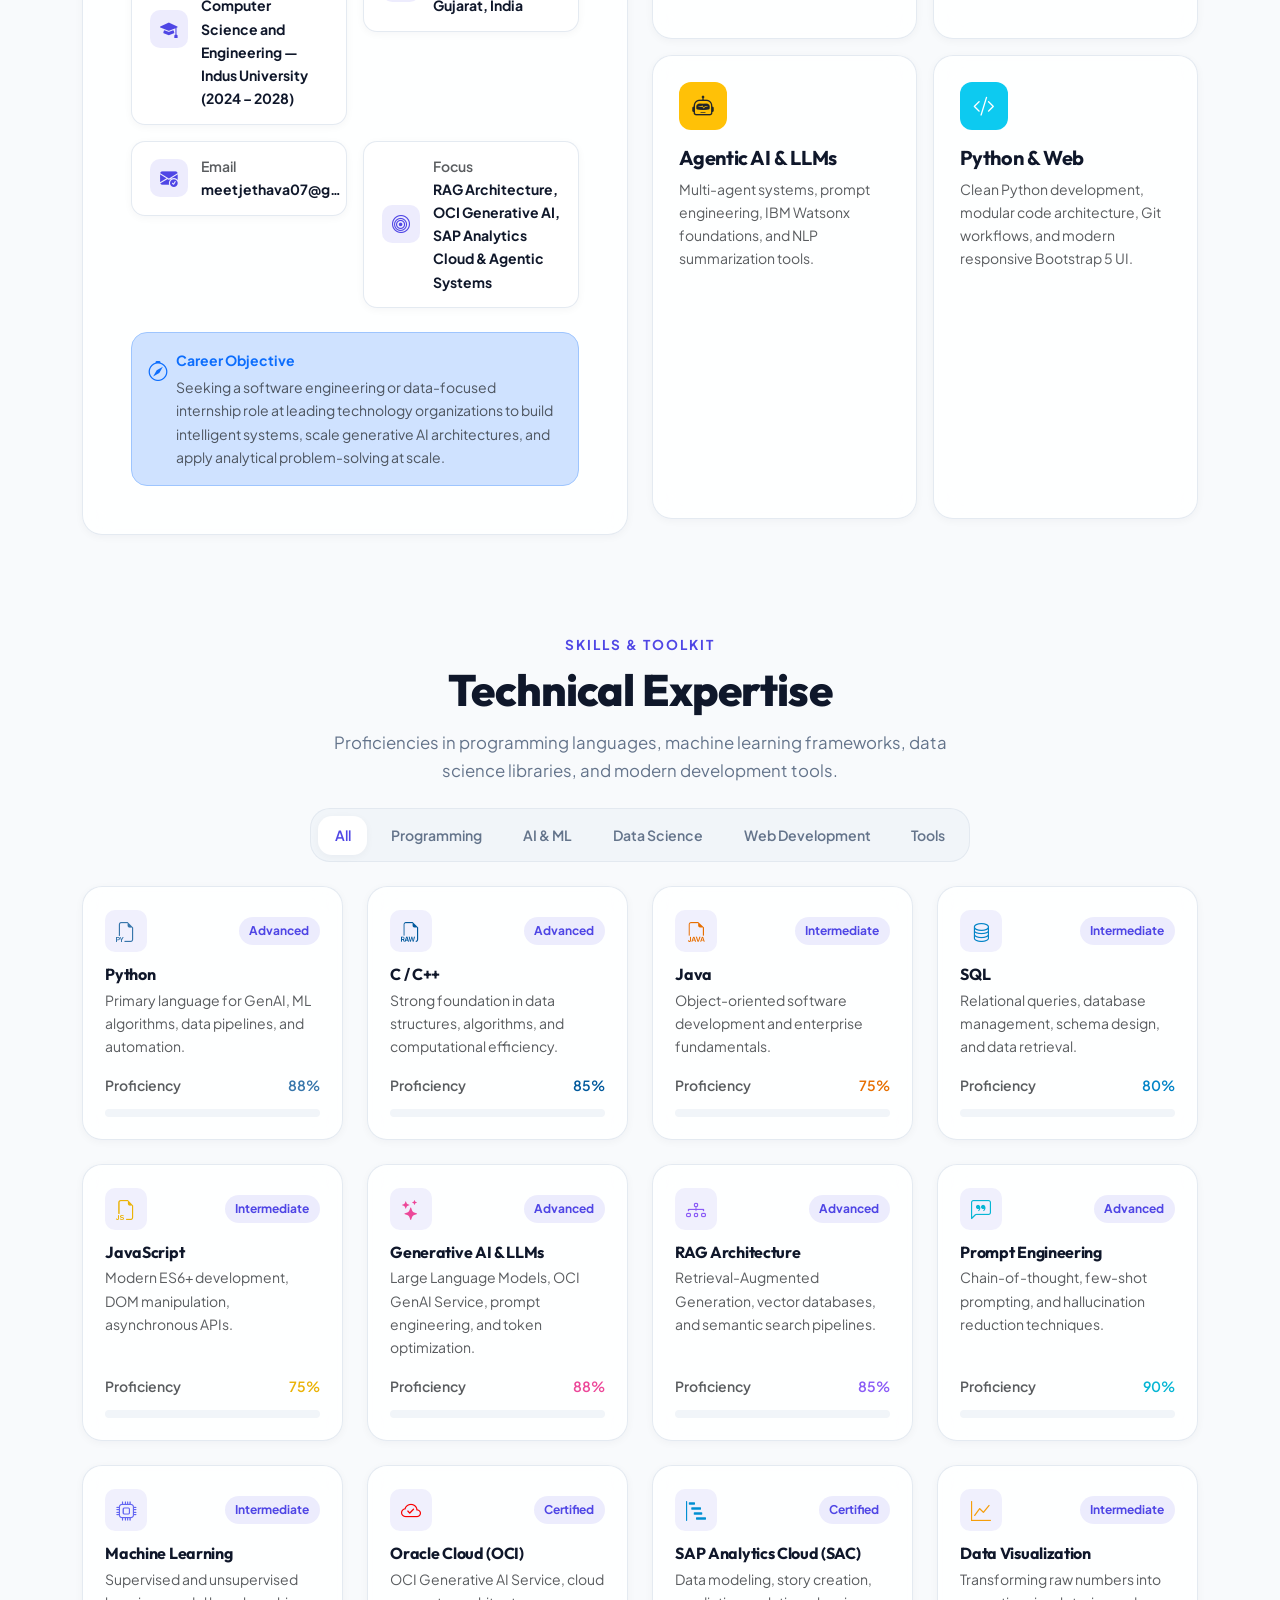
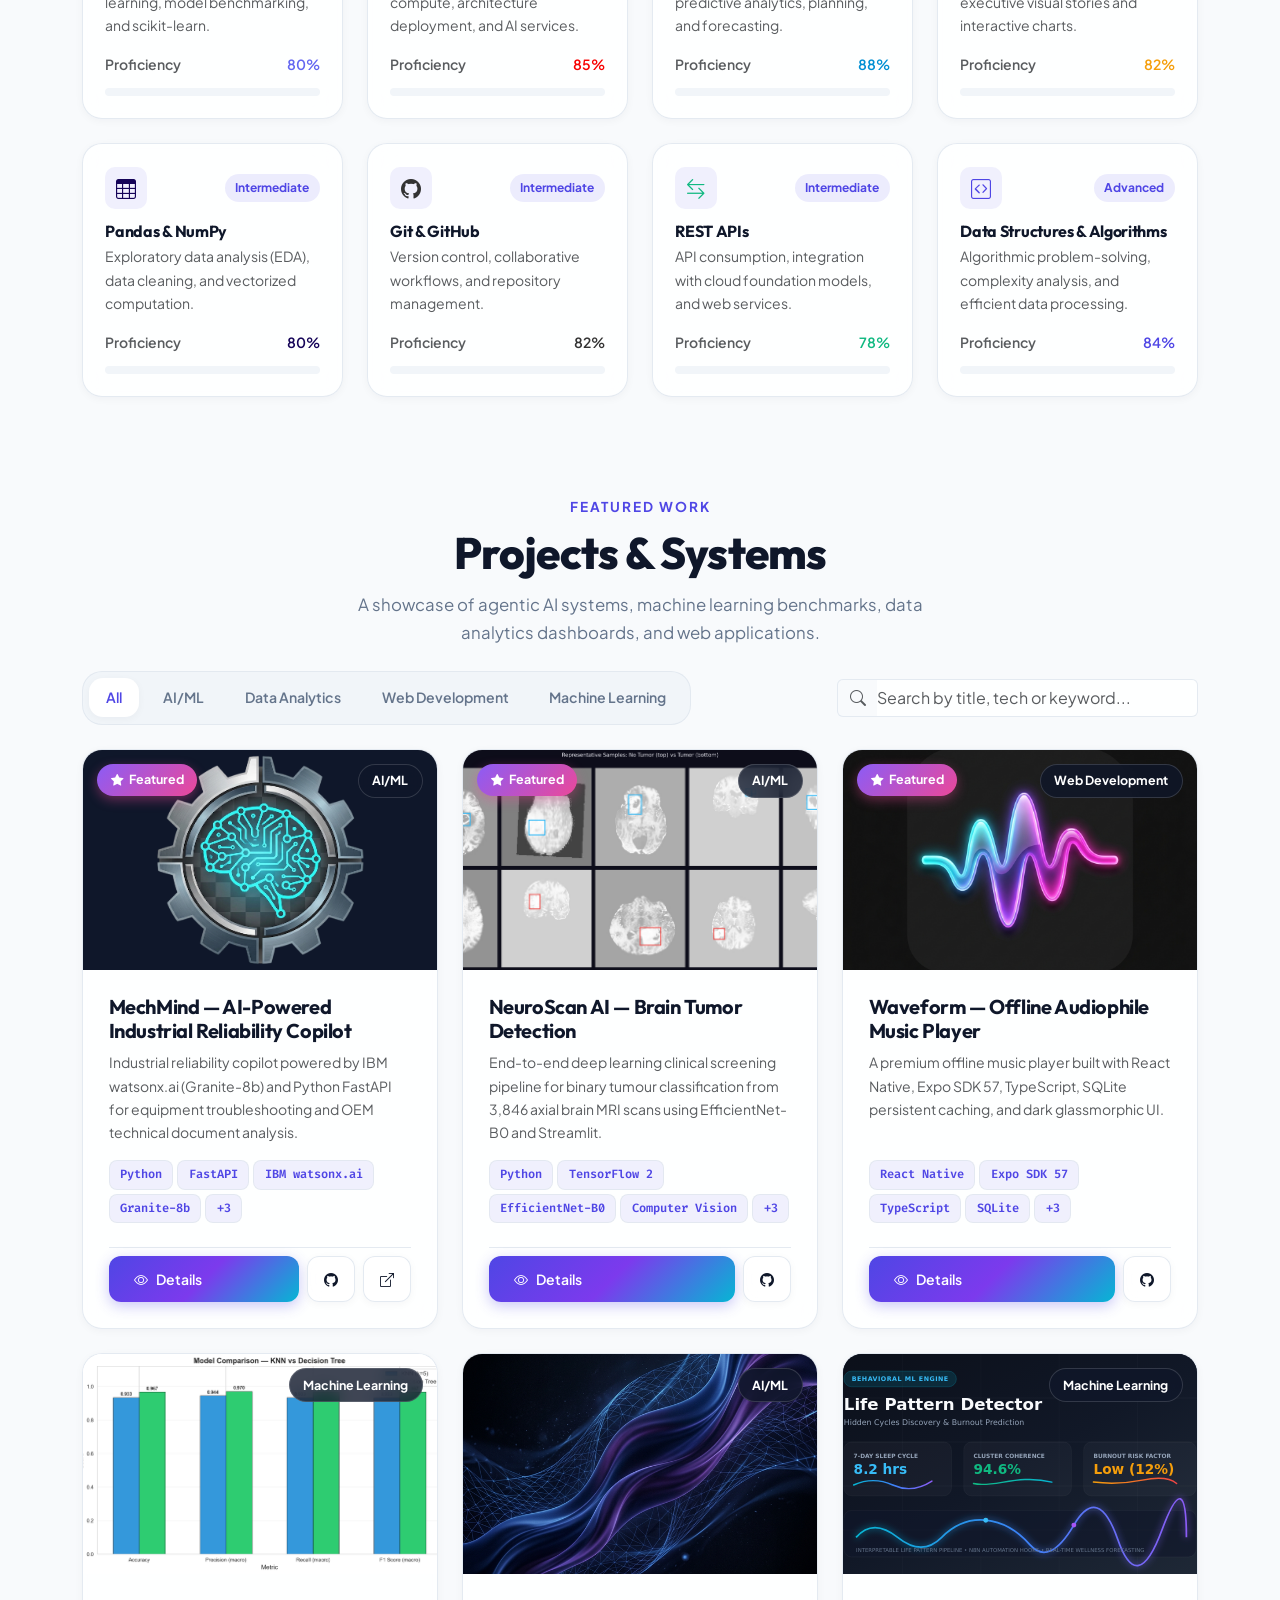
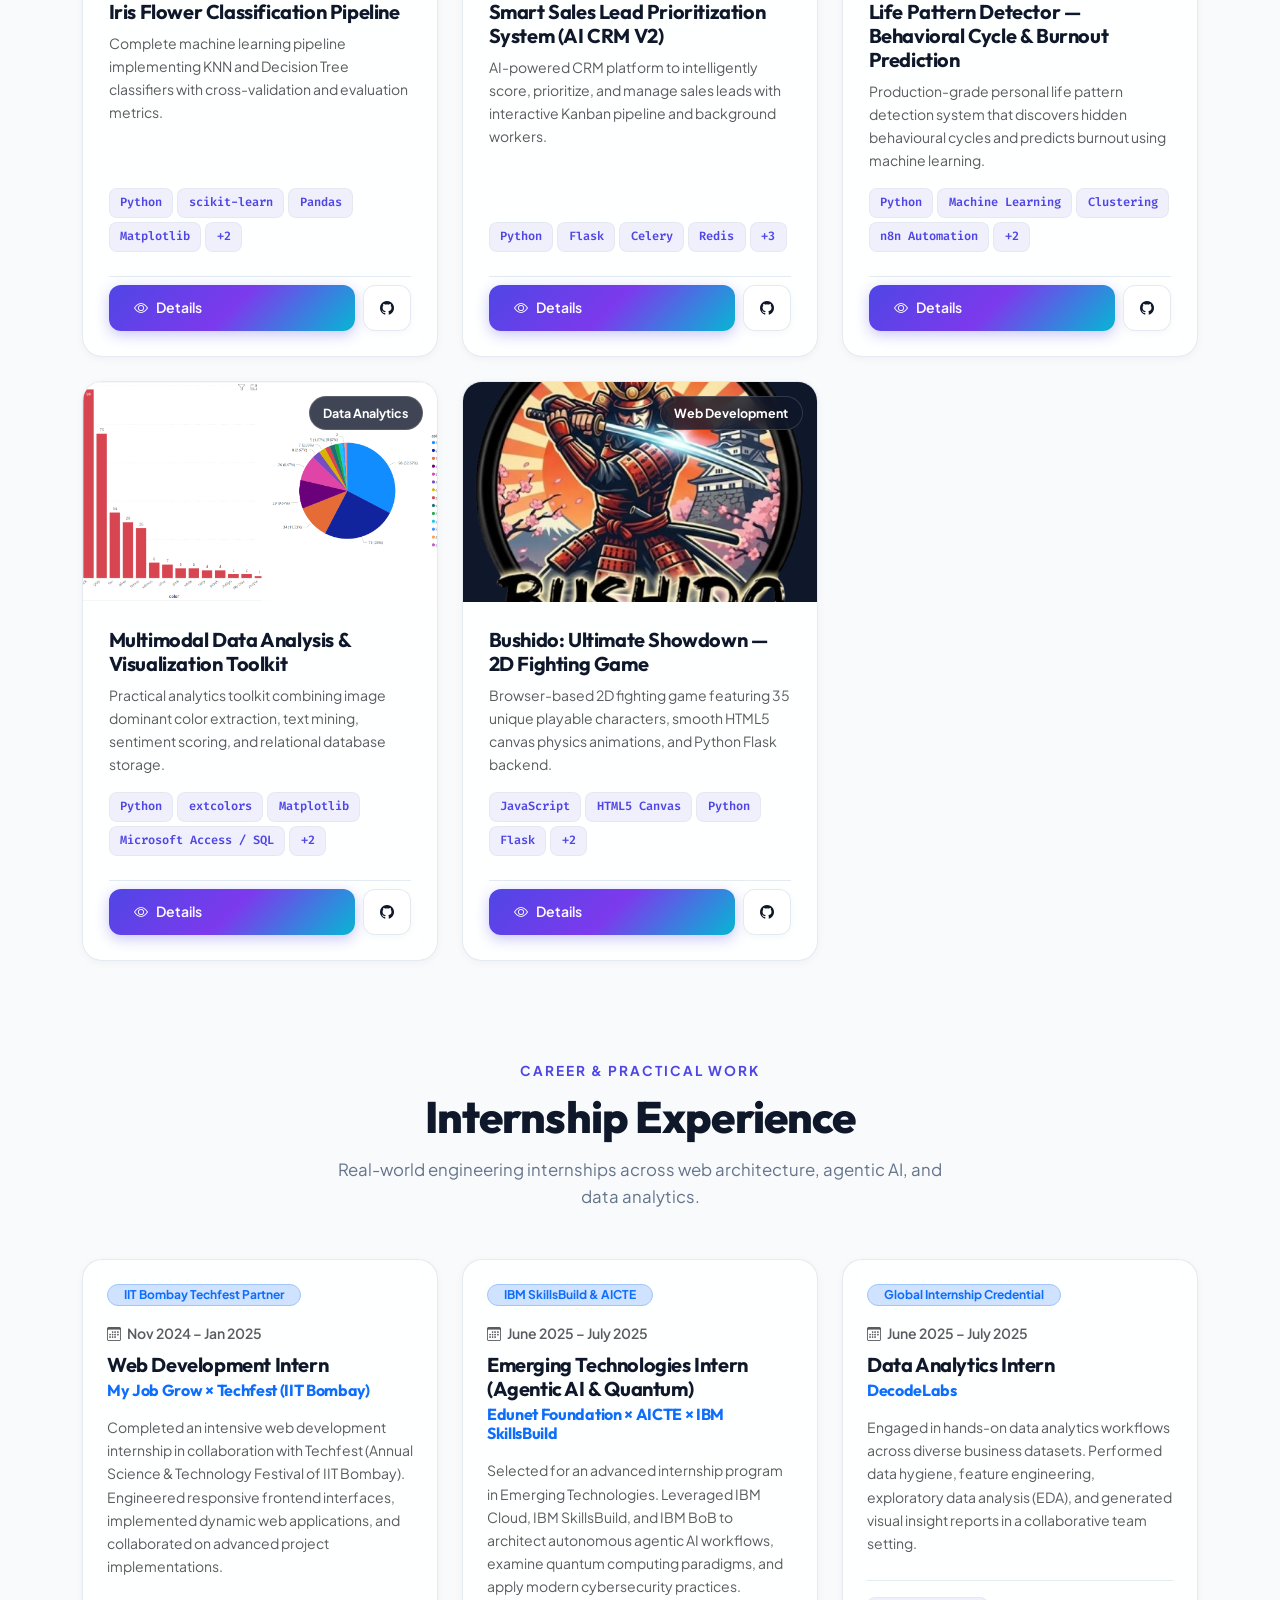
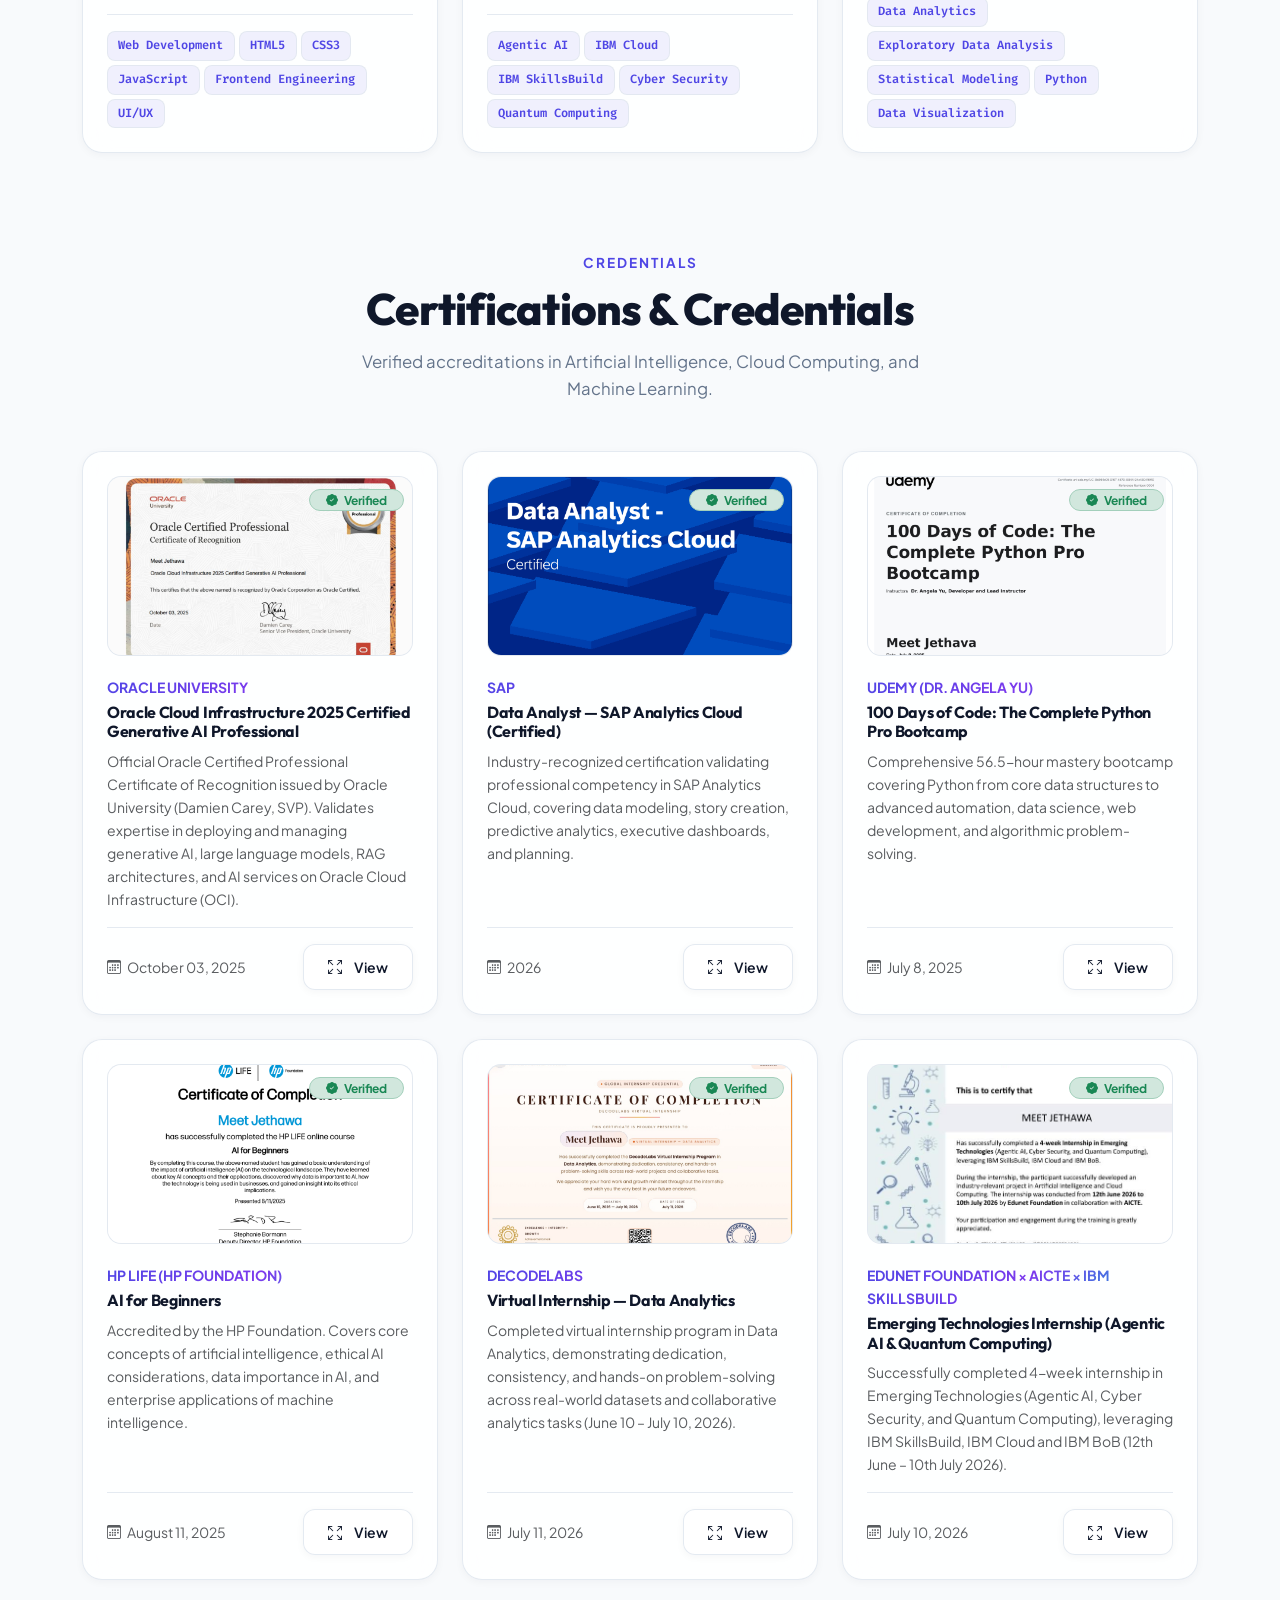
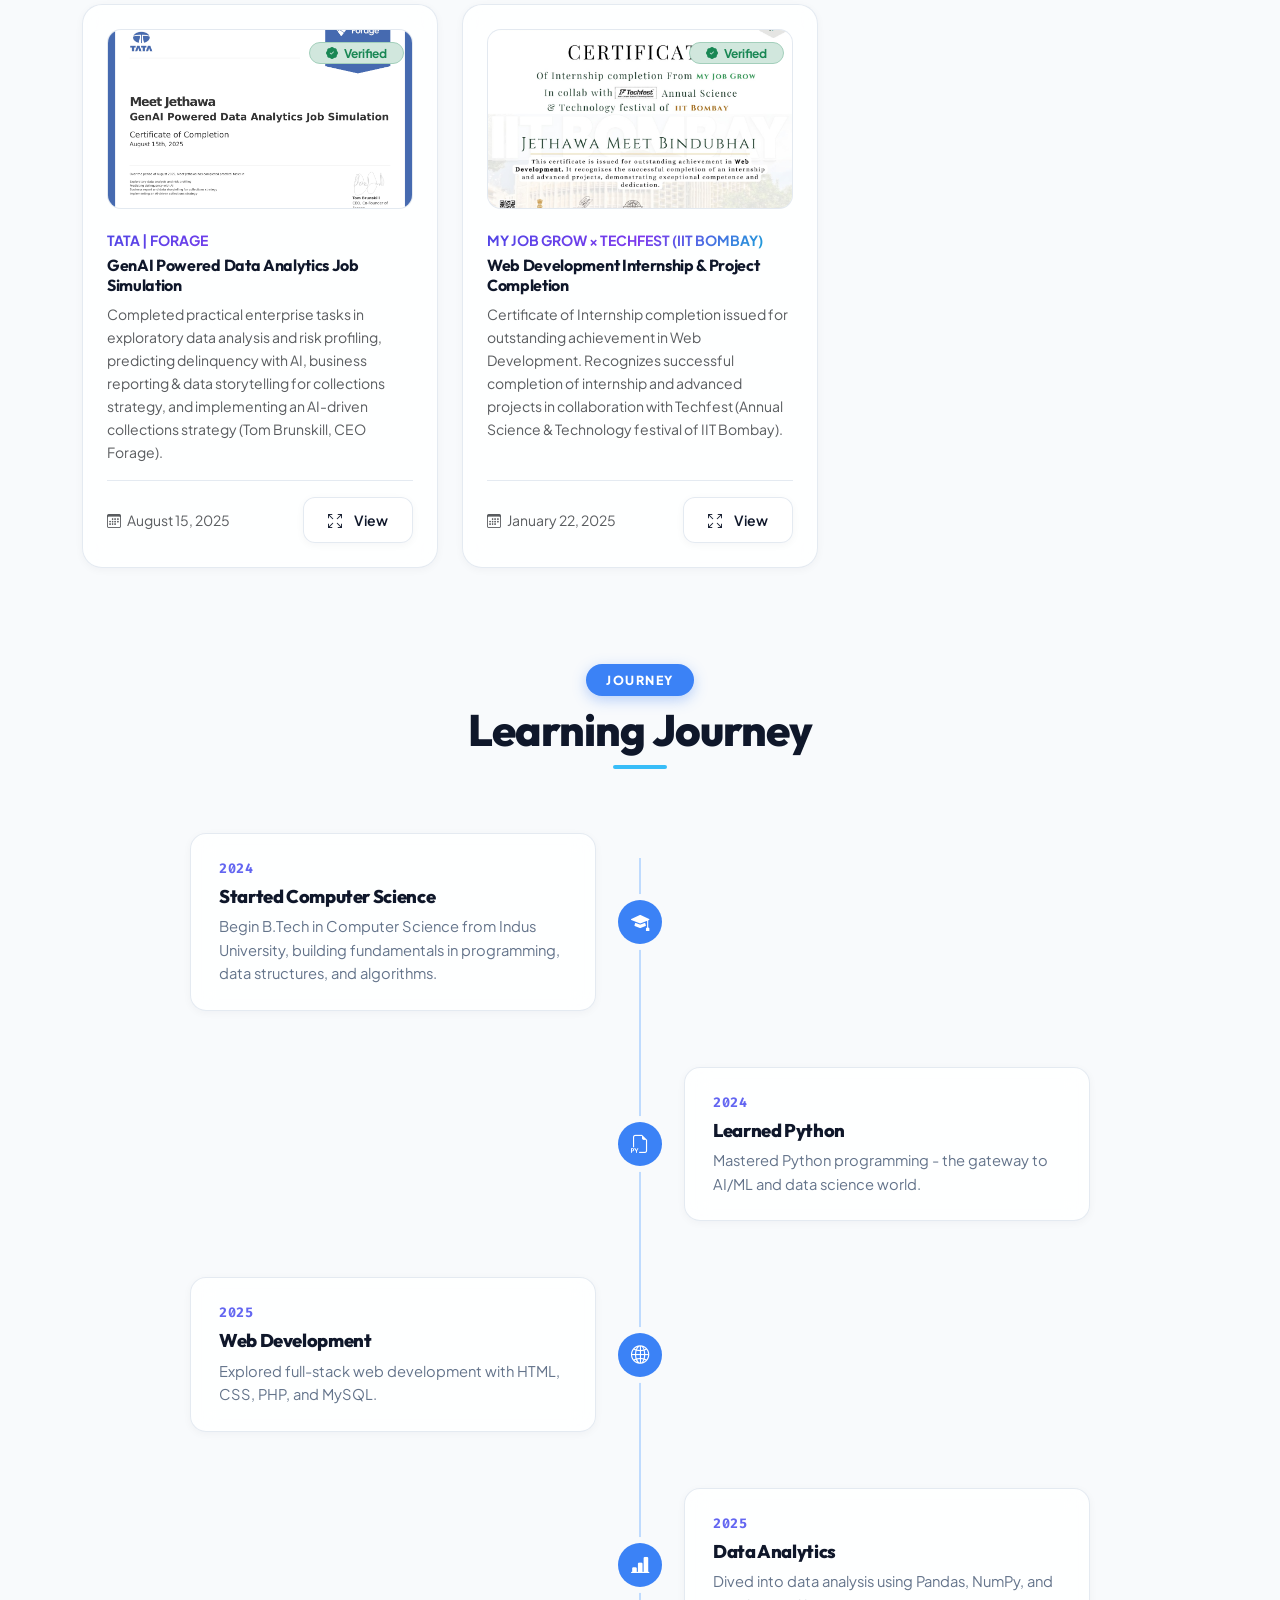
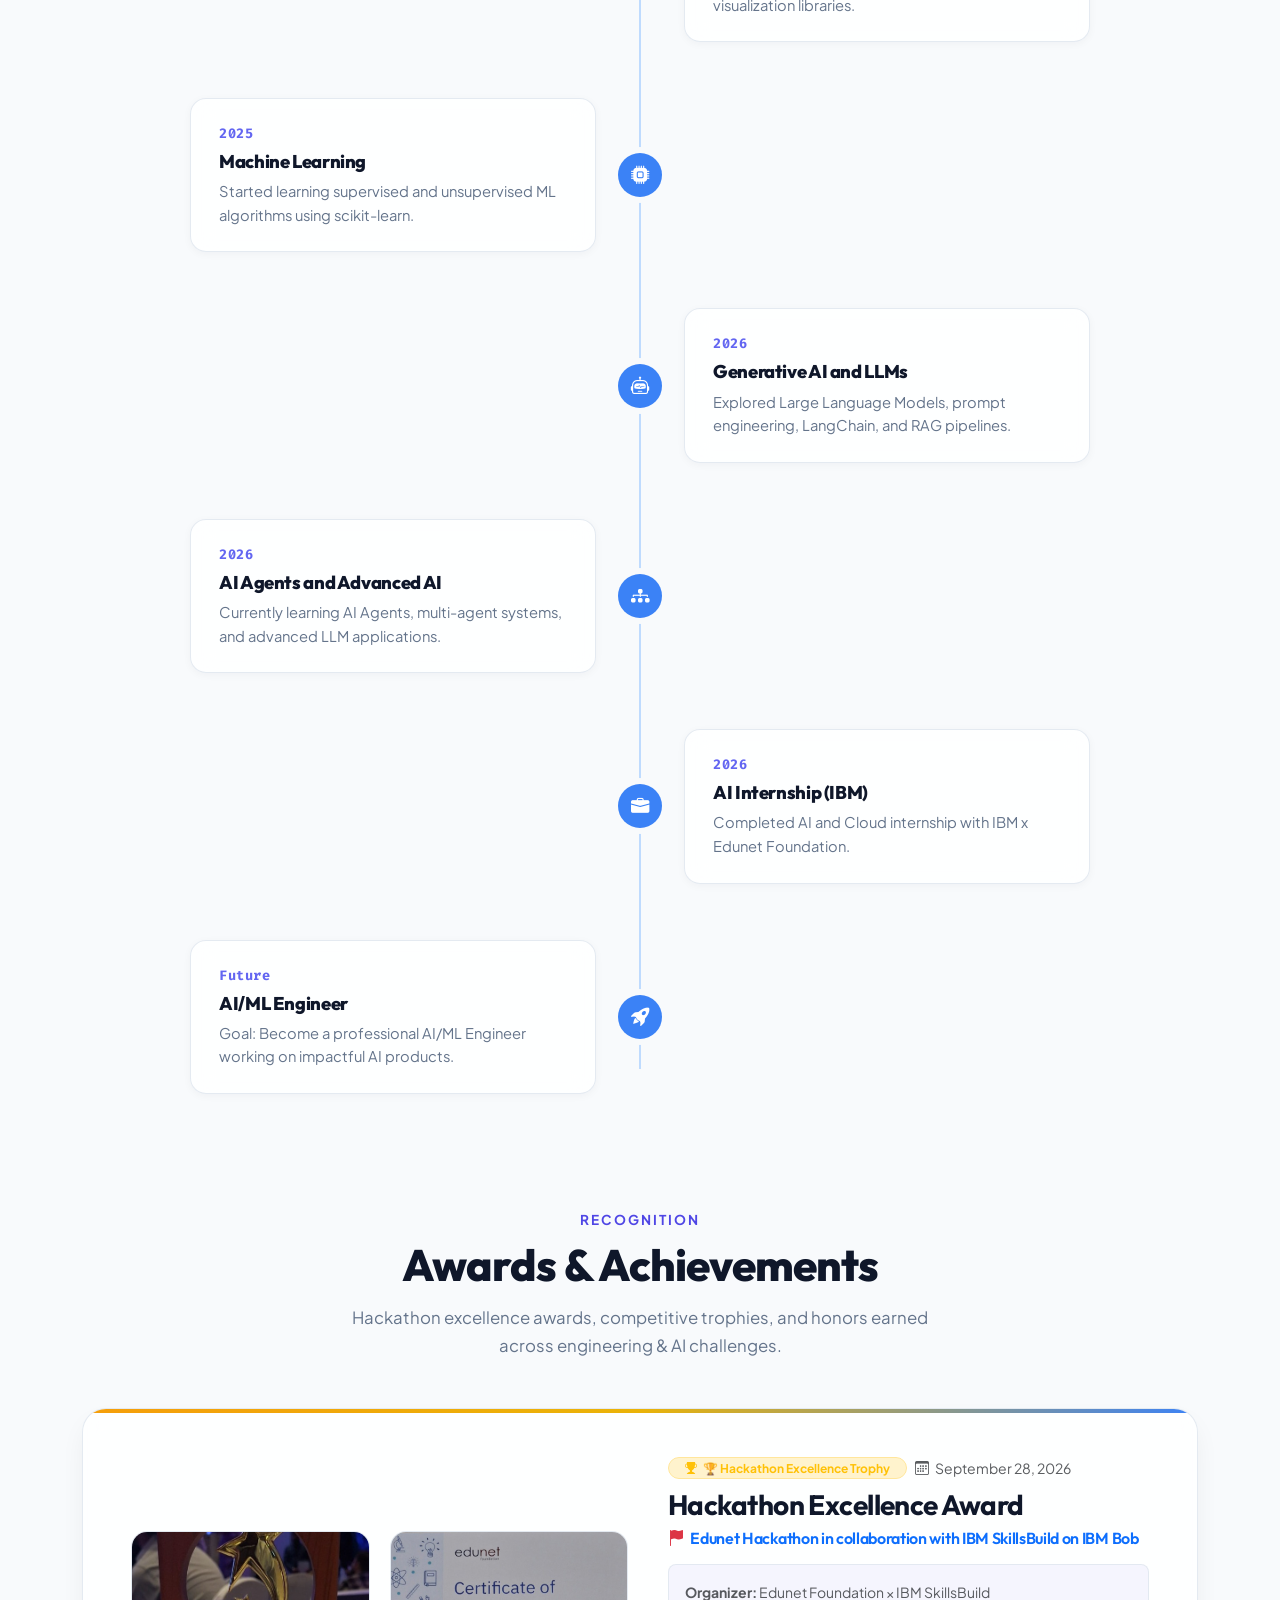
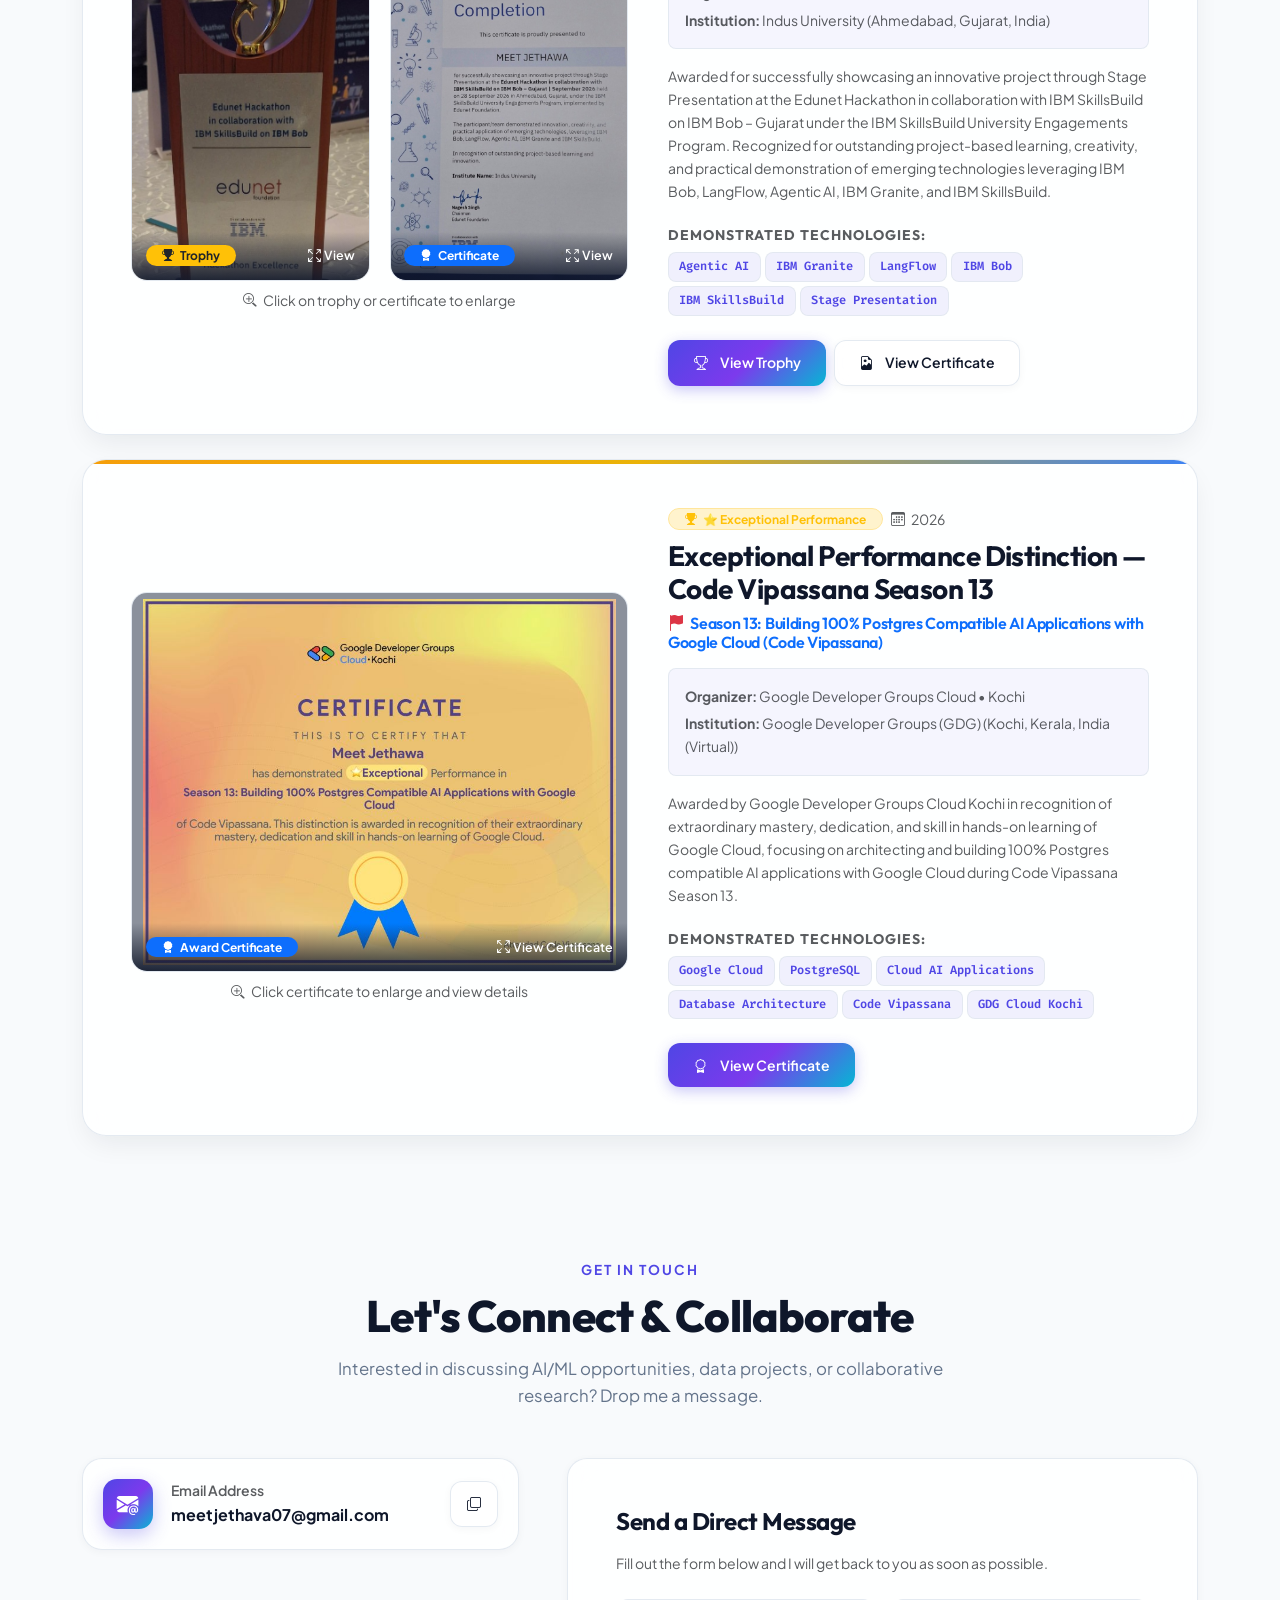
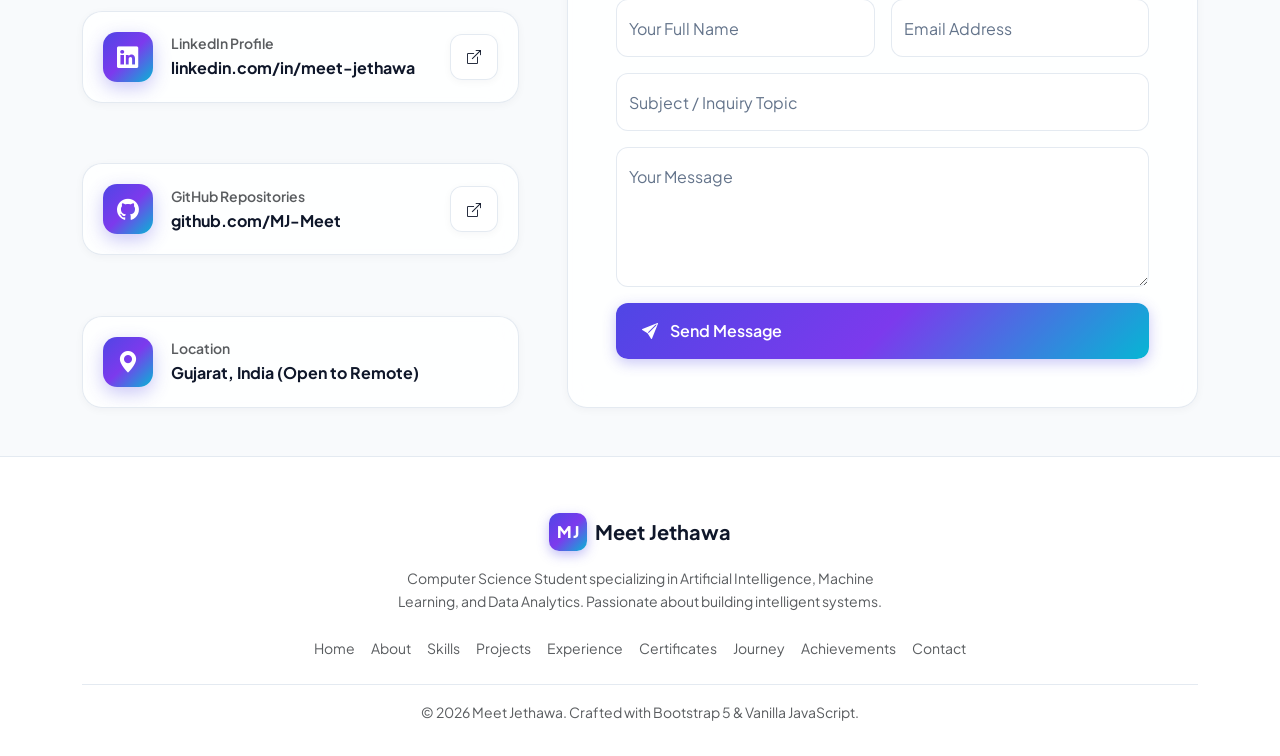
==== commit 3afb7e80: "feat: update hero status badge to highlight innovation and openness to internships" ====
--- a/index.html
+++ b/index.html
@@ -97,7 +97,7 @@
         <div class="col-lg-7 text-center text-lg-start">
           <div class="status-badge">
             <span class="status-dot-pulse"></span>
-            <span id="heroBadgeText">✨ Available for AI/ML &amp; Data Internships</span>
+            <span id="heroBadgeText">⚡ Ready to Innovate — Open for Internships &amp; Collaborations</span>
           </div>
 
           <h1 class="hero-title">
--- a/css/style.css
+++ b/css/style.css
@@ -1185,6 +1185,11 @@
   gap: 1.25rem;
 }
 
+.achievement-media-single {
+  display: block;
+  width: 100%;
+}
+
 .achievement-media-box {
   position: relative;
   border-radius: 16px;
@@ -1197,6 +1202,17 @@
   align-items: center;
   justify-content: center;
   transition: transform 0.3s ease, border-color 0.3s ease, box-shadow 0.3s ease;
+}
+
+.achievement-media-box-single {
+  height: 380px;
+  width: 100%;
+}
+
+.achievement-media-box-single .achievement-img {
+  object-fit: contain;
+  background: rgba(15, 23, 42, 0.45);
+  padding: 6px;
 }
 
 .achievement-media-box:hover {
@@ -1245,6 +1261,9 @@
   .achievement-media-box {
     height: 280px;
   }
+  .achievement-media-box-single {
+    height: 260px;
+  }
   .hero-section {
     padding: 5rem 0 3.5rem 0;
   }
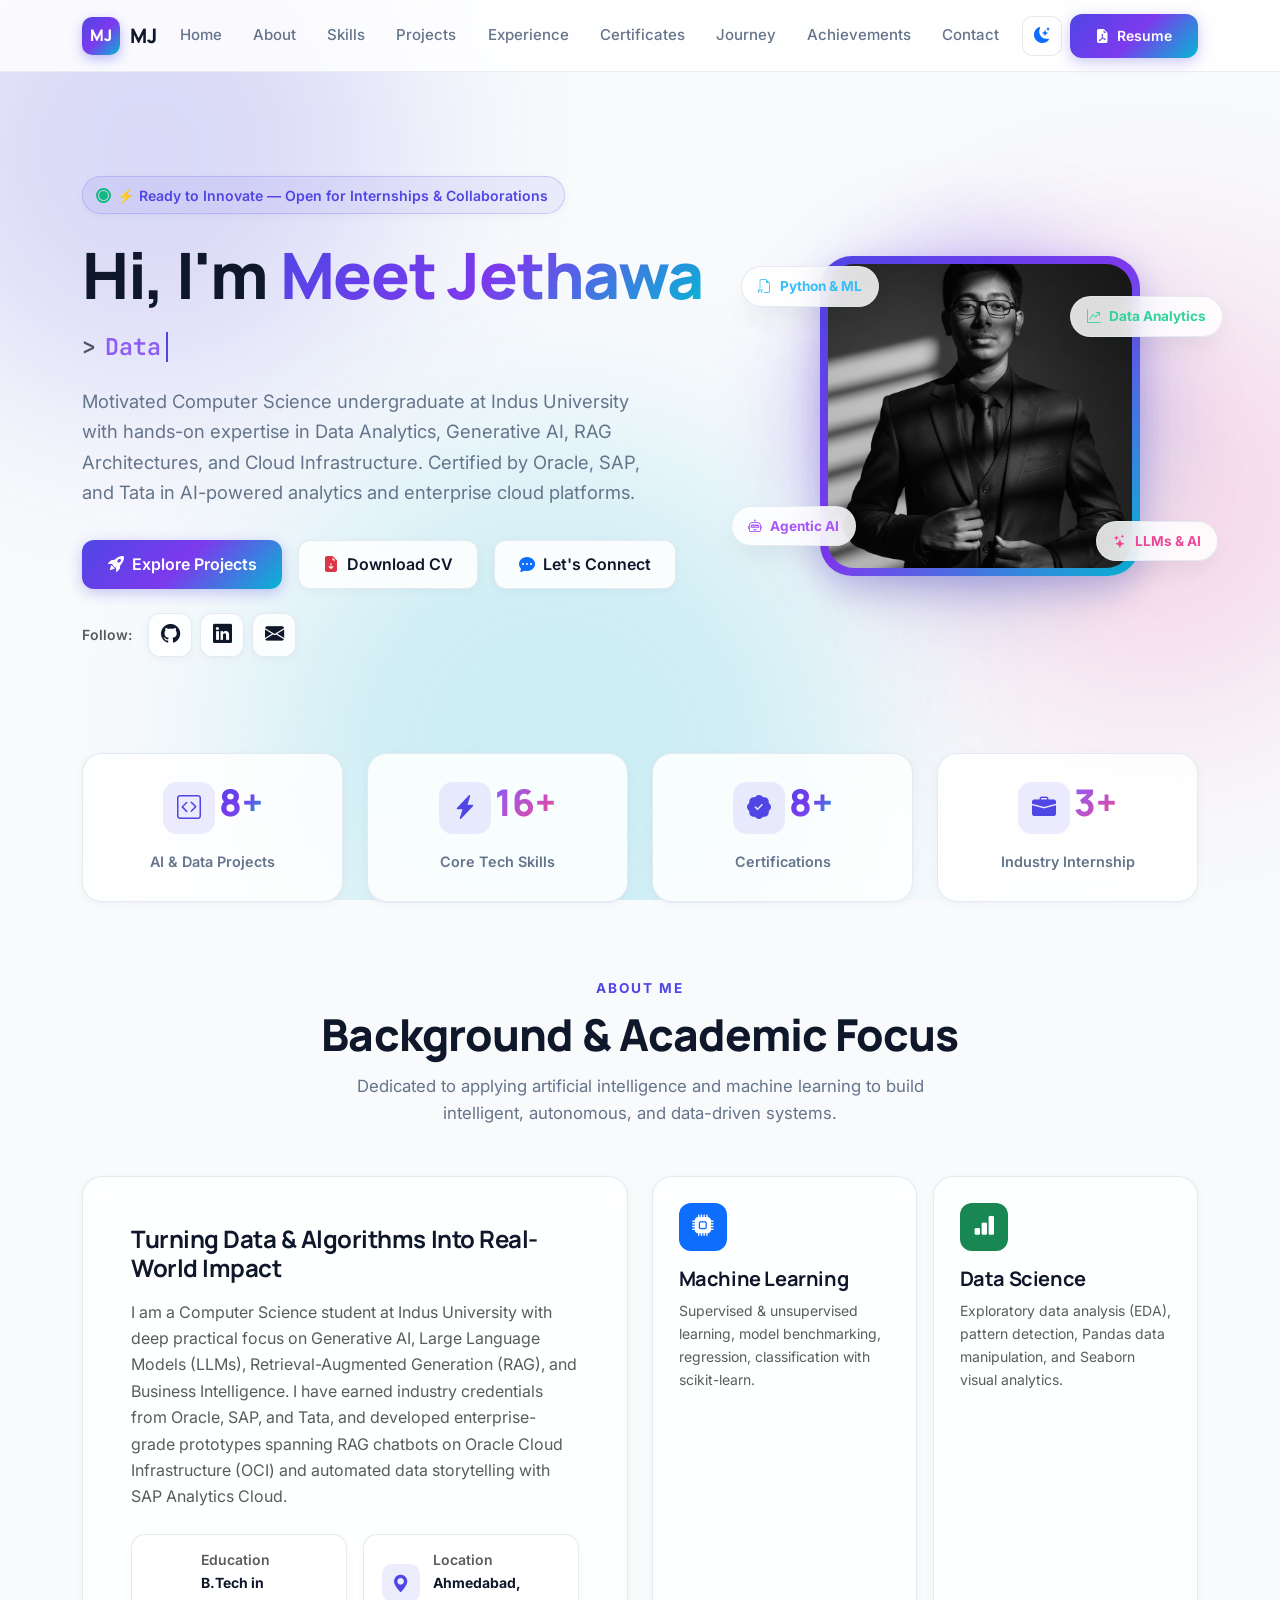
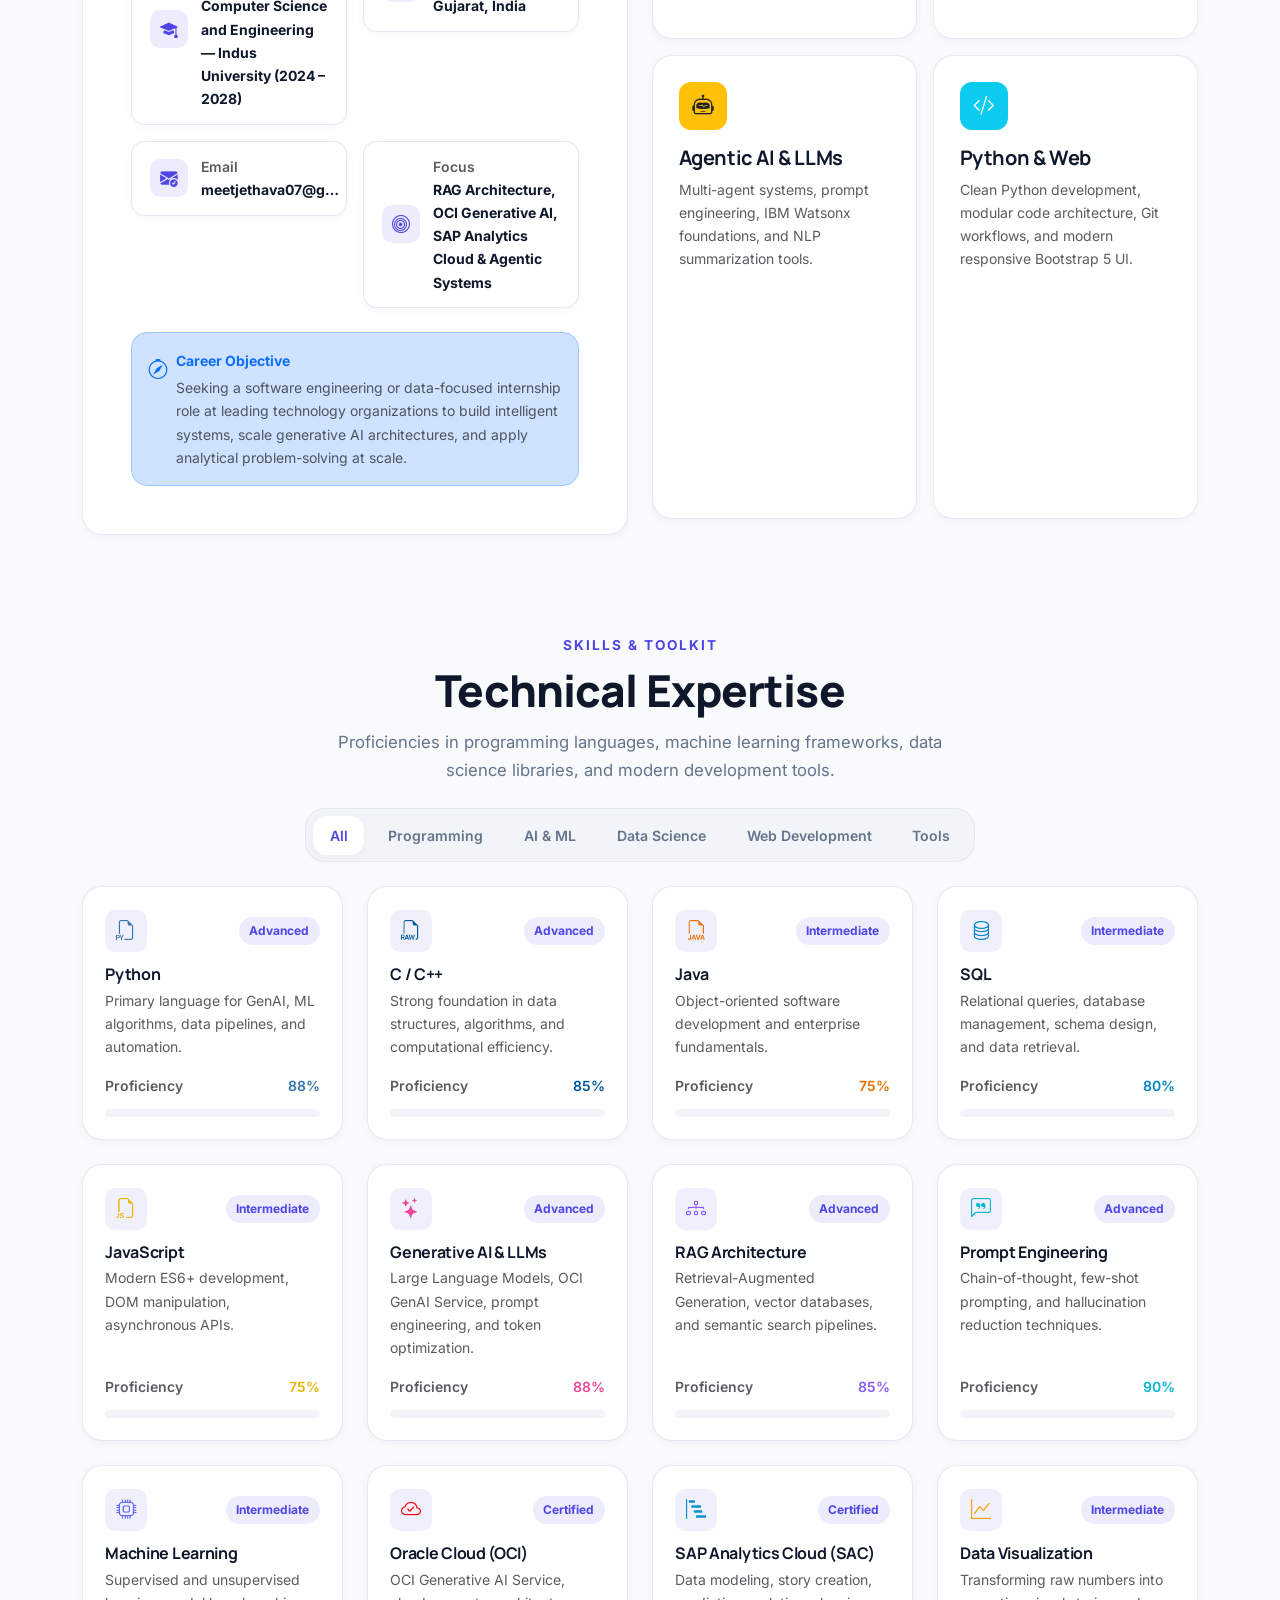
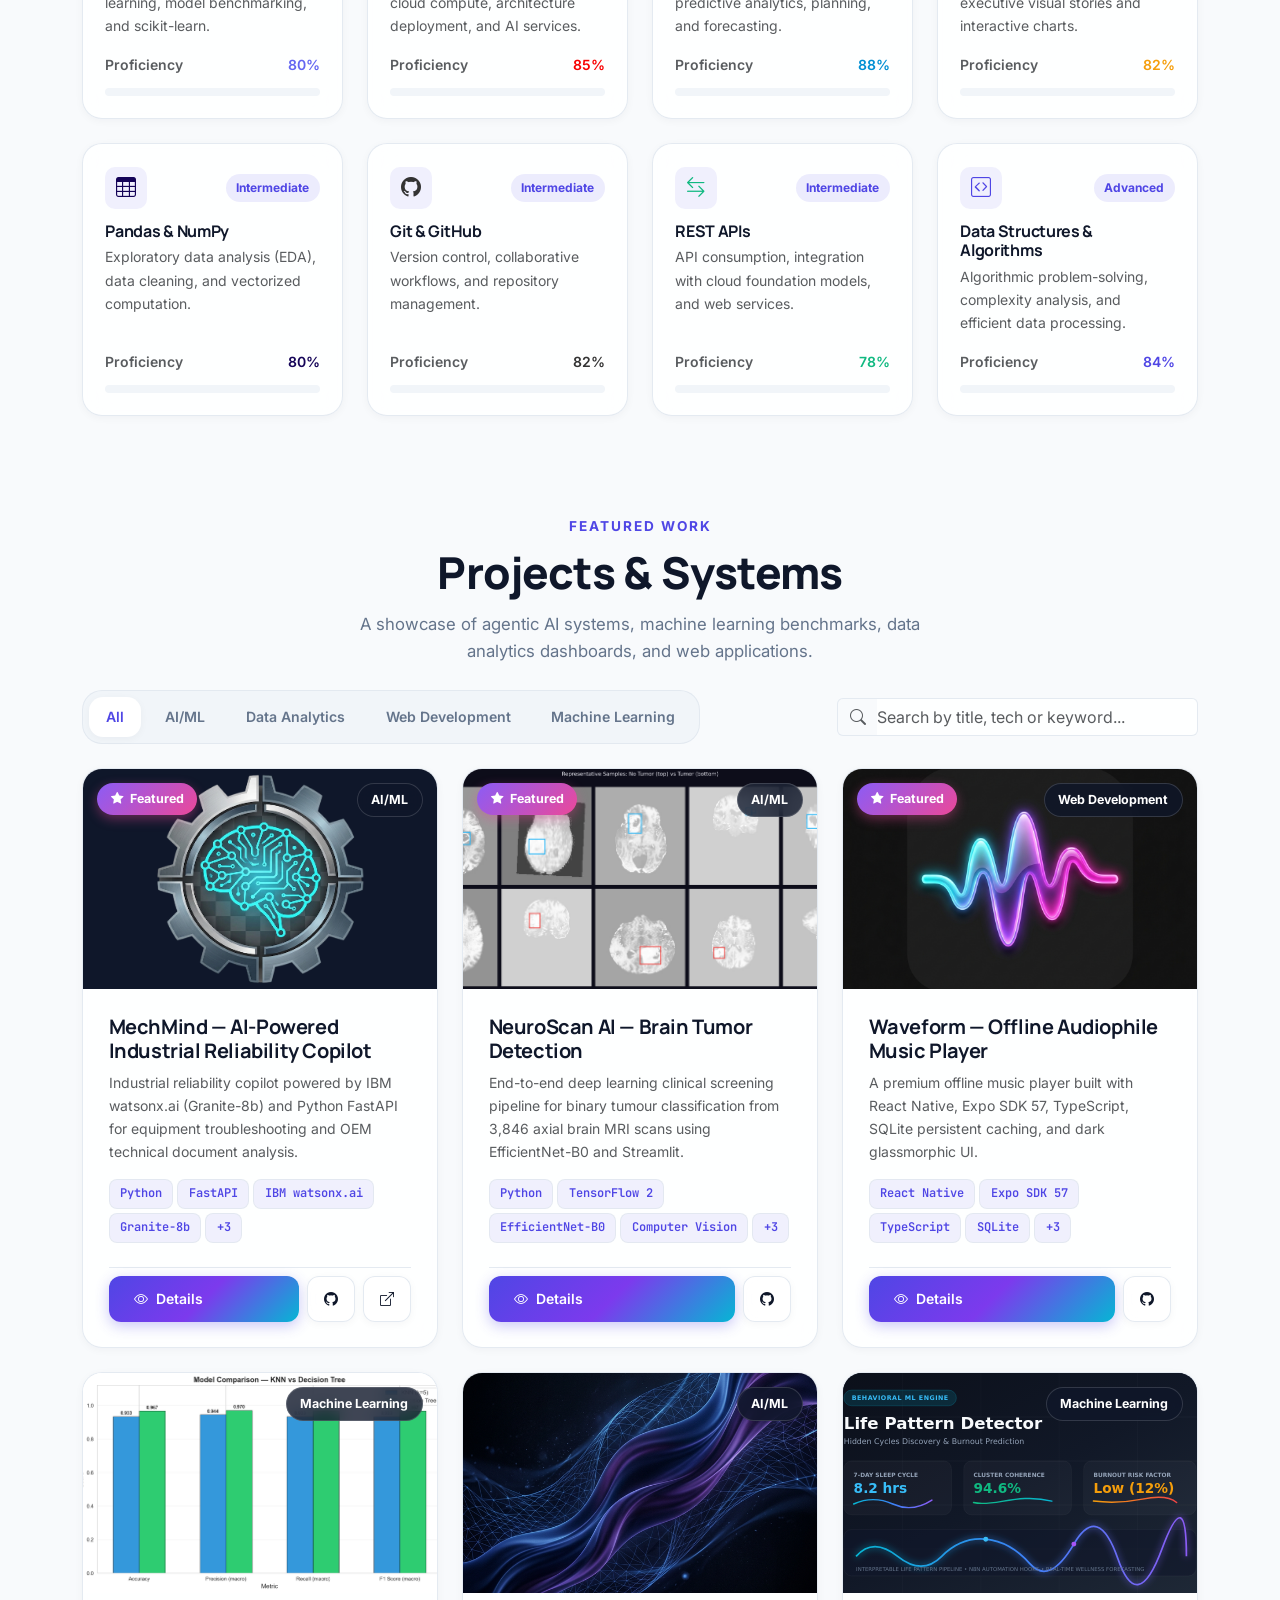
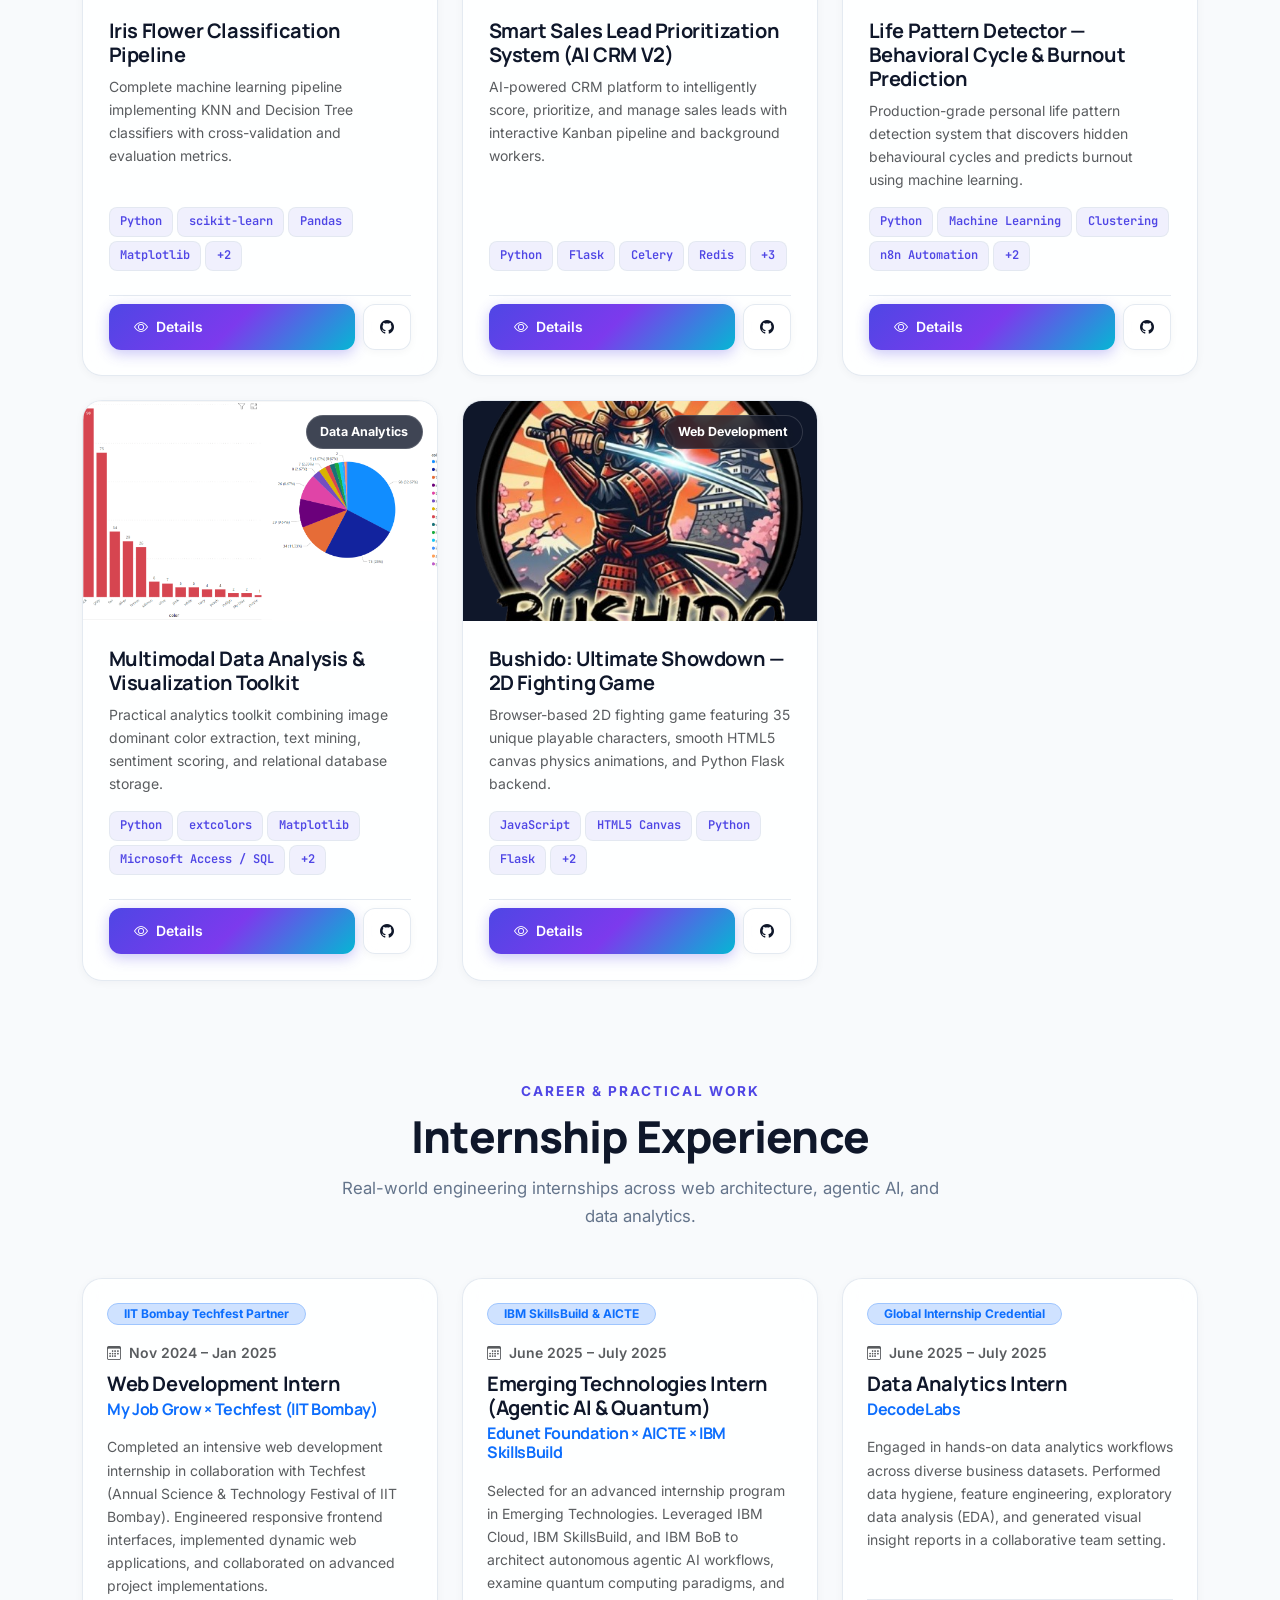
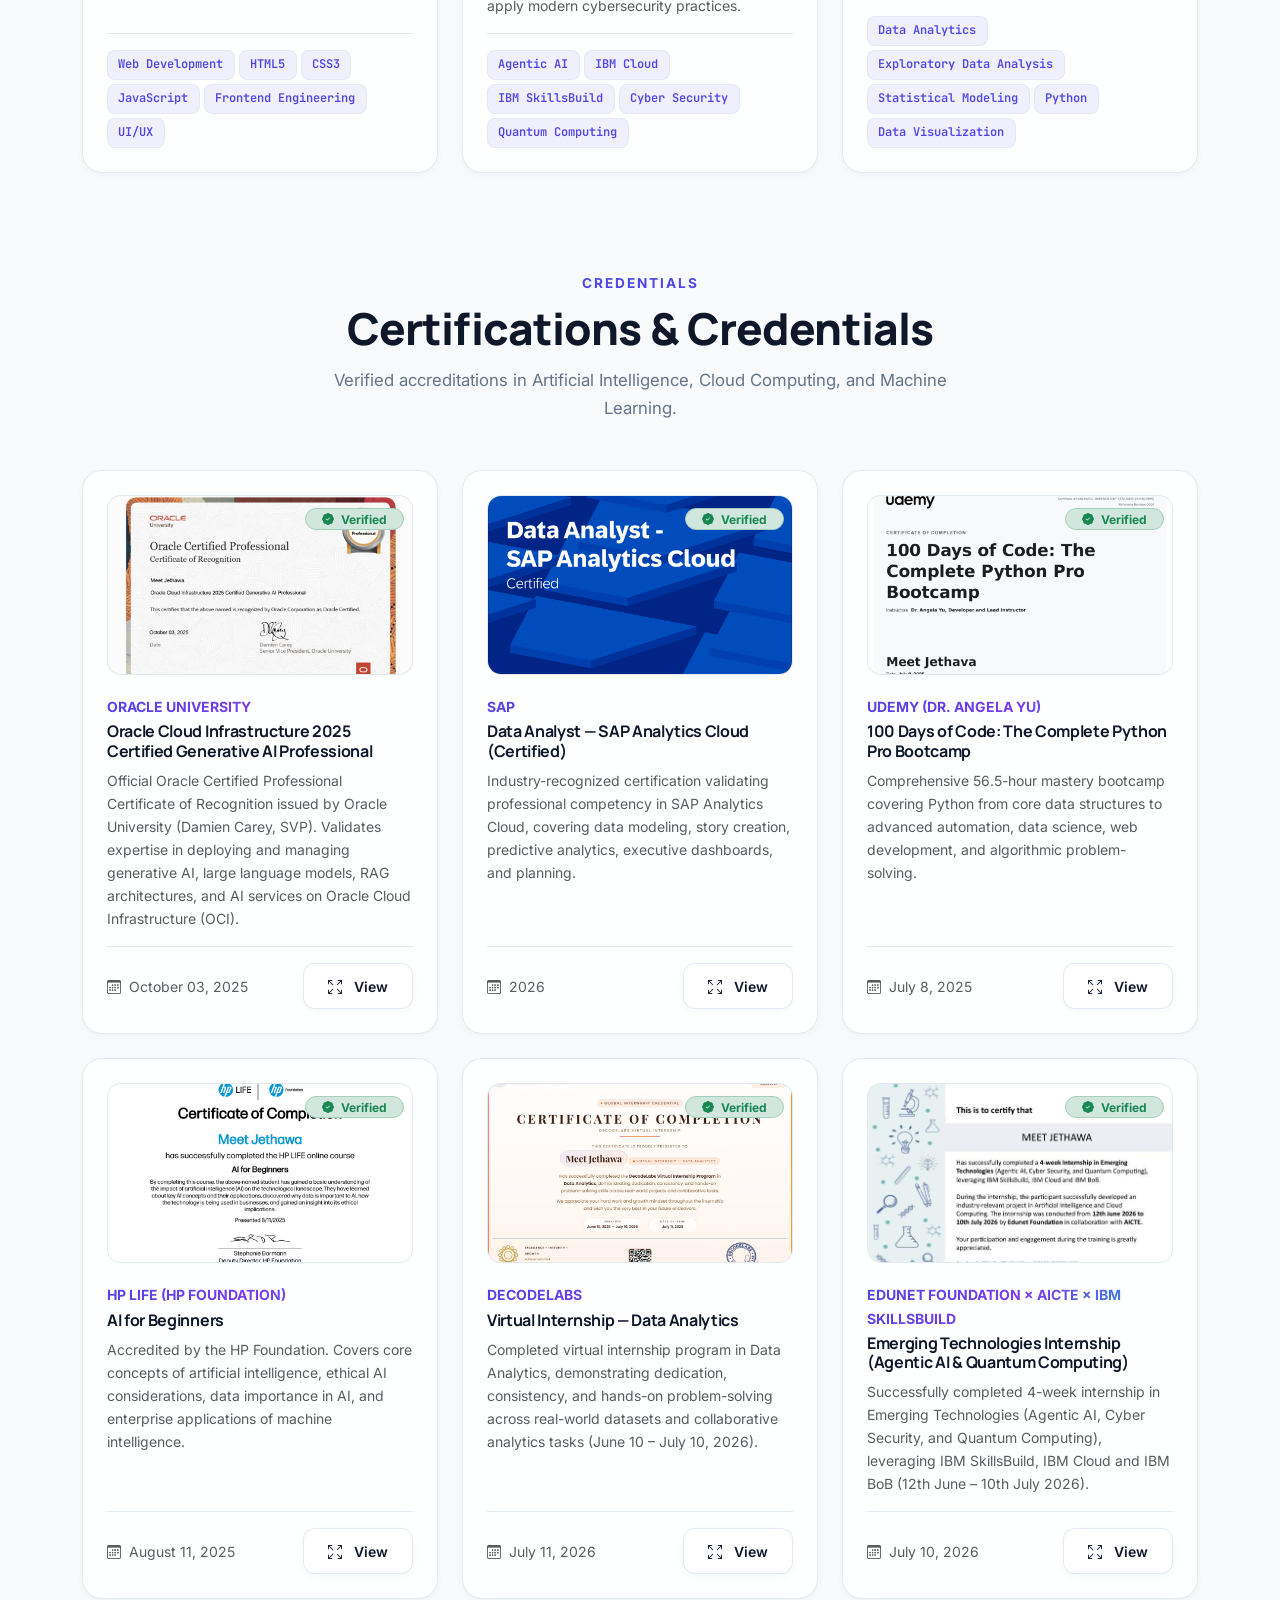
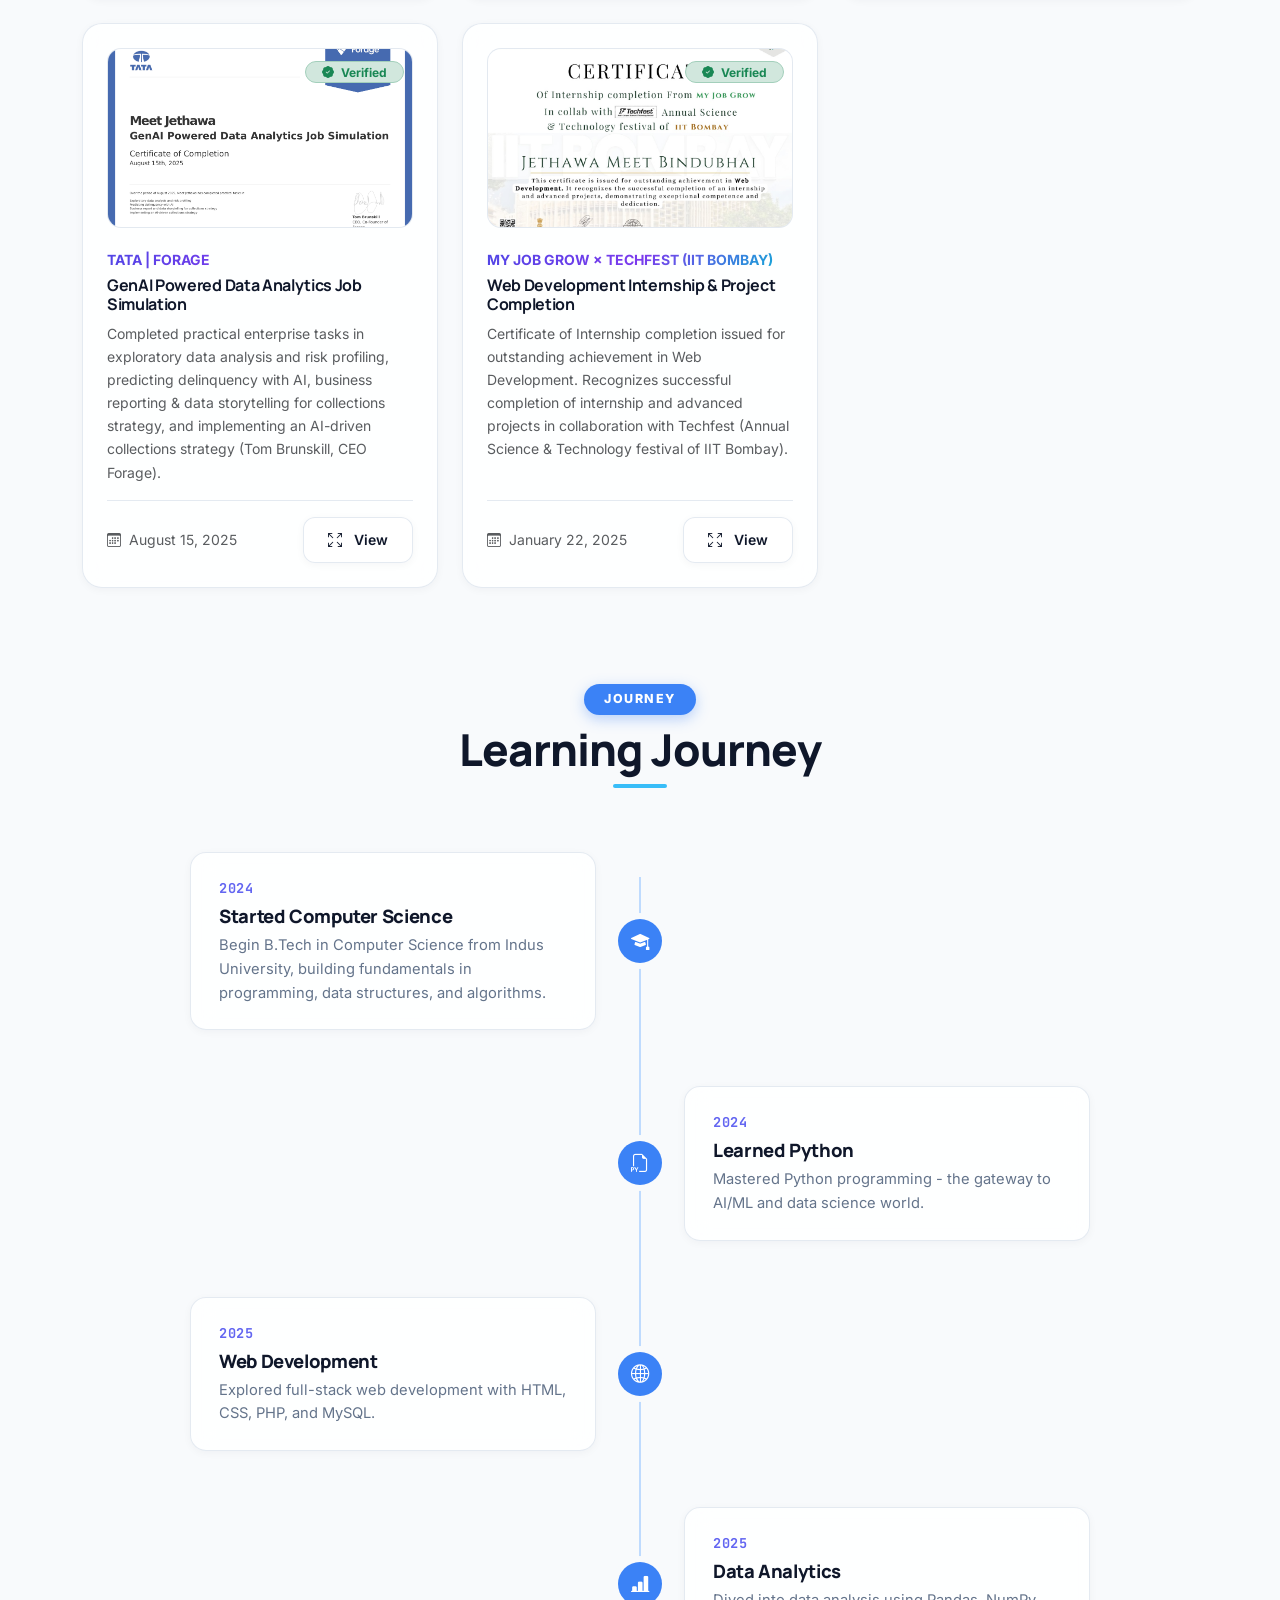
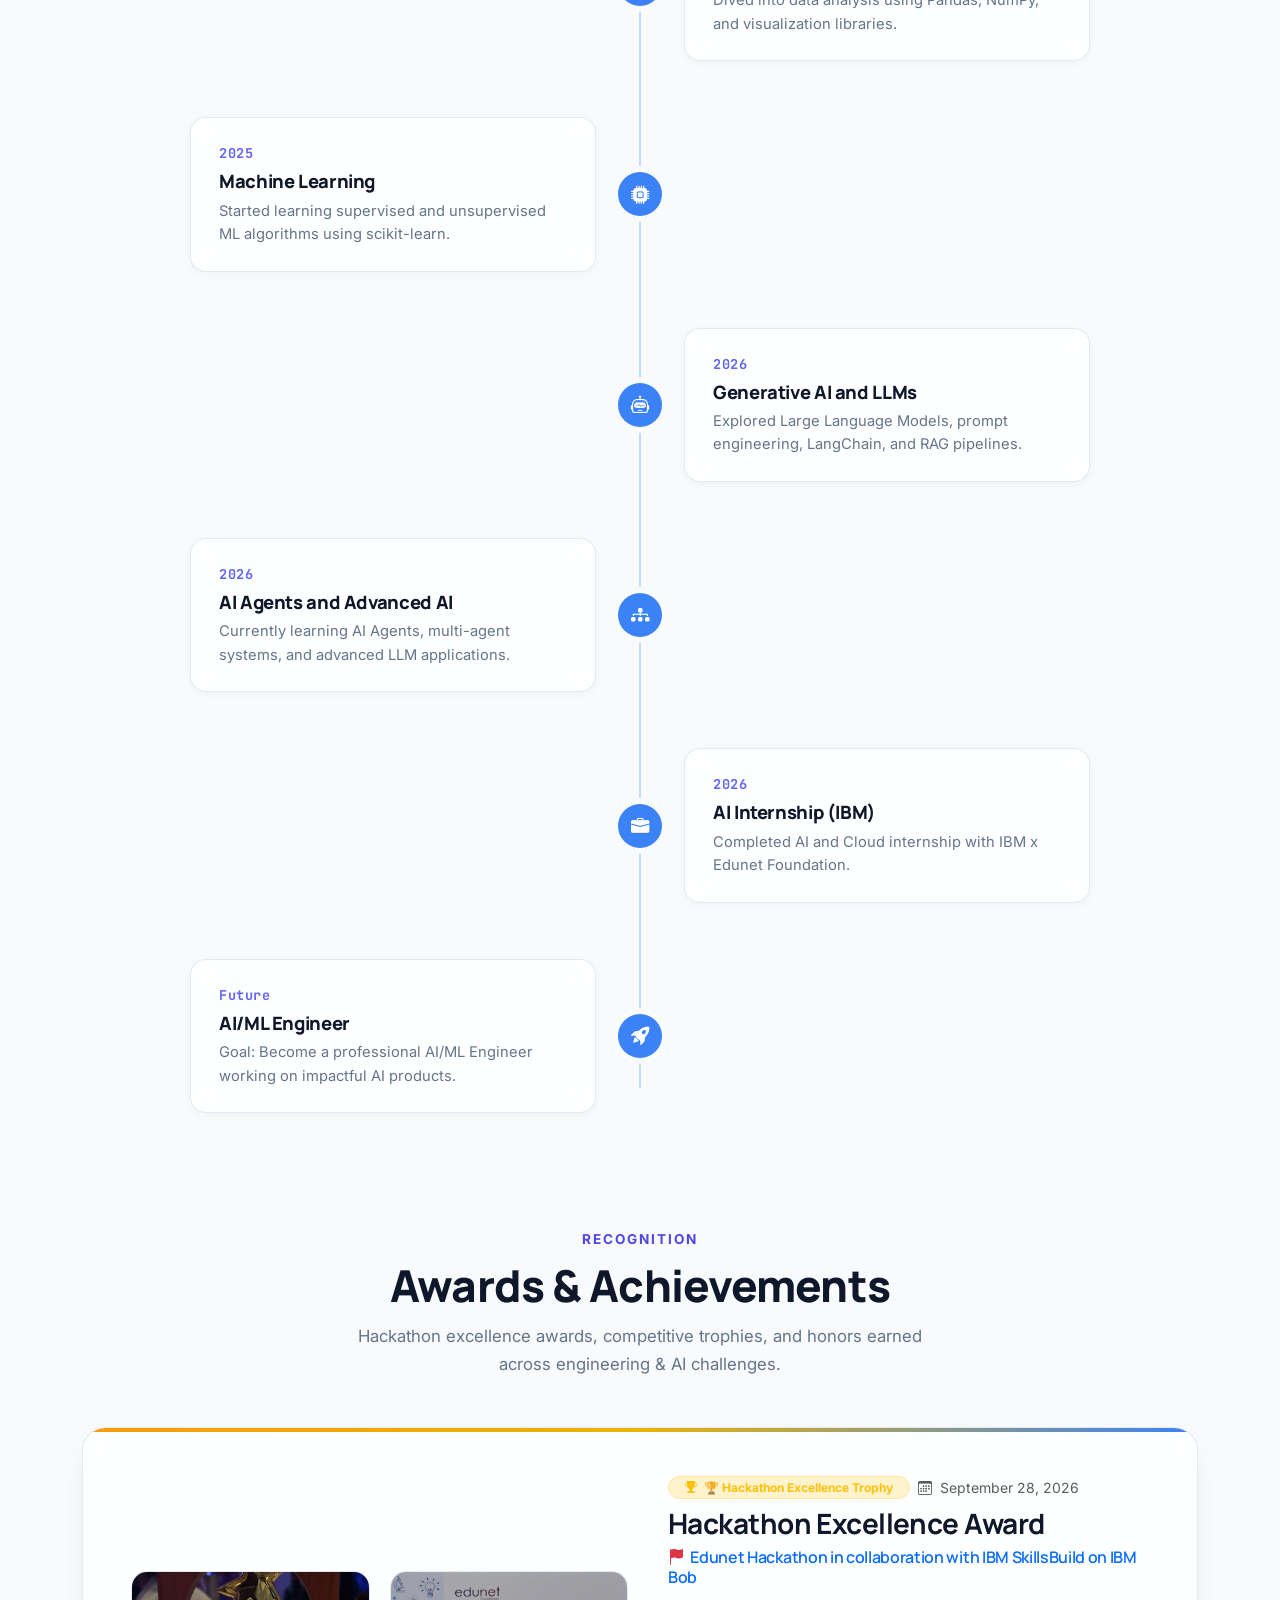
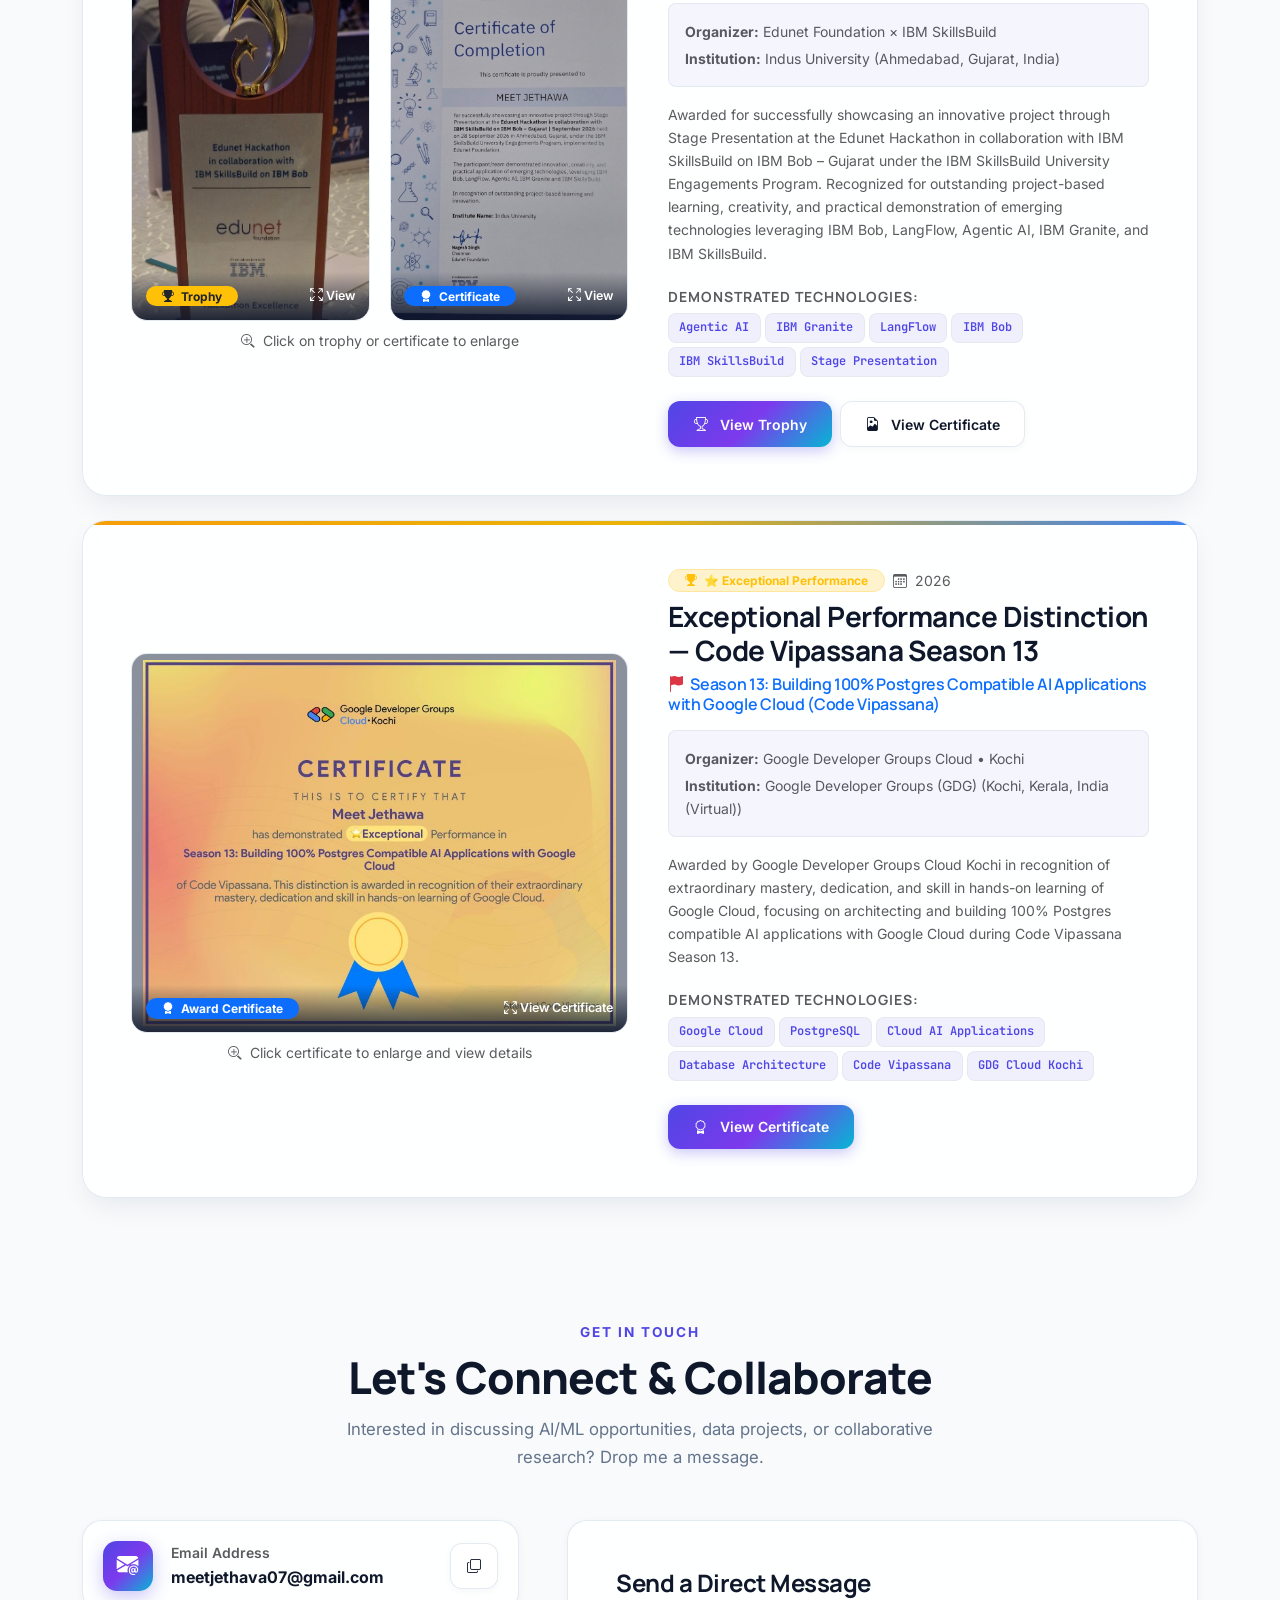
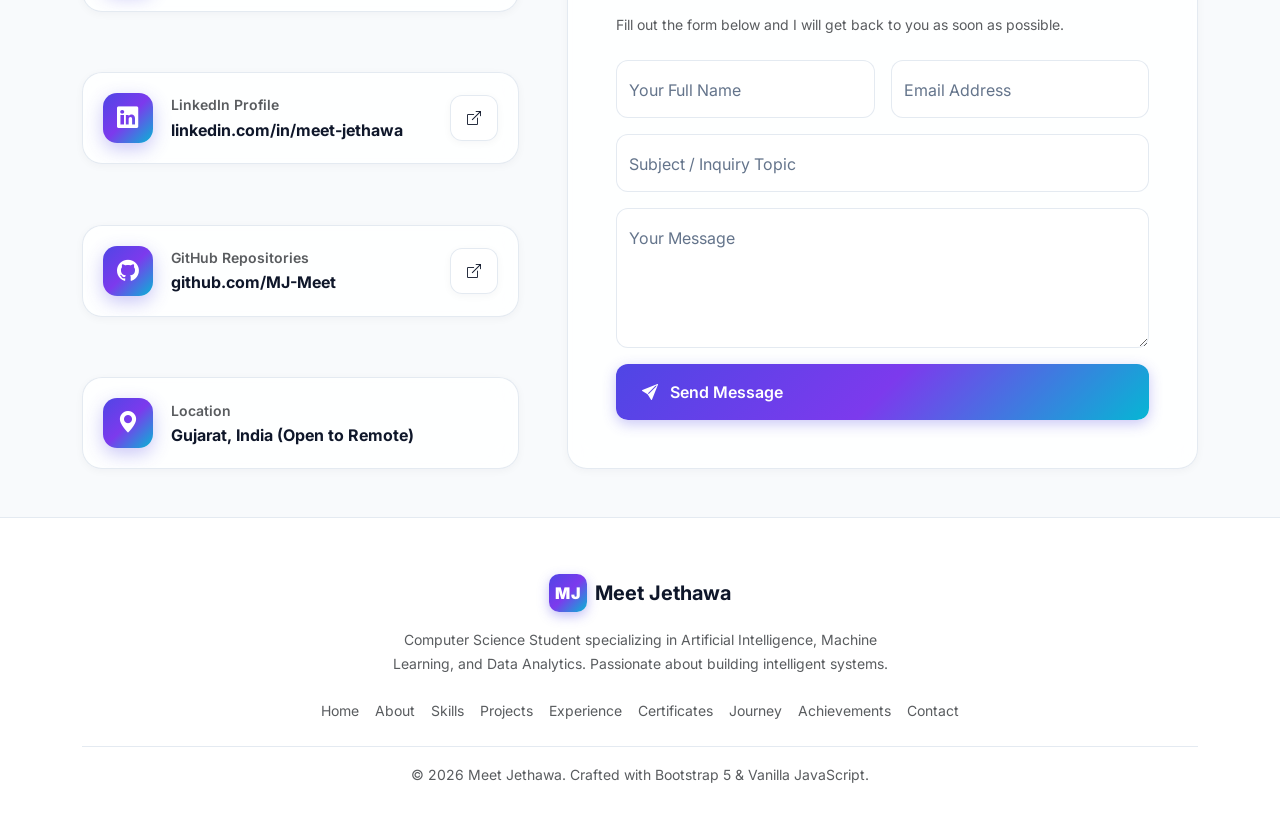
==== commit eb35133c: "chore: update typography to Manrope/Inter/JetBrains Mono and remove unused CSV files" ====
--- a/index.html
+++ b/index.html
@@ -24,13 +24,19 @@
   <link rel="icon" type="image/svg+xml"
     href="data:image/svg+xml,<svg xmlns='http://www.w3.org/2000/svg' viewBox='0 0 100 100'><rect width='100' height='100' rx='24' fill='%234f46e5'/><text x='50' y='65' font-family='system-ui,sans-serif' font-size='48' font-weight='900' fill='white' text-anchor='middle'>MJ</text></svg>" />
 
+  <!-- Google Fonts (Manrope, Inter, JetBrains Mono) -->
+  <link rel="preconnect" href="https://fonts.googleapis.com" />
+  <link rel="preconnect" href="https://fonts.gstatic.com" crossorigin />
+  <link rel="stylesheet"
+    href="https://fonts.googleapis.com/css2?family=Inter:wght@300;400;500;600;700&family=JetBrains+Mono:wght@400;500;600;700&family=Manrope:wght@400;500;600;700;800&display=swap" />
+
   <!-- Bootstrap 5.3.3 CSS -->
   <link rel="stylesheet" href="https://cdn.jsdelivr.net/npm/bootstrap@5.3.3/dist/css/bootstrap.min.css" />
   <!-- Bootstrap Icons 1.11.3 -->
   <link rel="stylesheet" href="https://cdn.jsdelivr.net/npm/bootstrap-icons@1.11.3/font/bootstrap-icons.min.css" />
 
   <!-- Custom Stylesheet -->
-  <link rel="stylesheet" href="css/style.css?v=3" />
+  <link rel="stylesheet" href="css/style.css?v=4" />
 </head>
 
 <body>
--- a/css/style.css
+++ b/css/style.css
@@ -5,13 +5,13 @@
 ═══════════════════════════════════════════════════════ */
 
 /* ─── Google Fonts ─── */
-@import url('https://fonts.googleapis.com/css2?family=Outfit:wght@400;500;600;700;800;900&family=Plus+Jakarta+Sans:ital,wght@0,300;0,400;0,500;0,600;0,700;0,800;1,400&family=Fira+Code:wght@400;500;600&display=swap');
+@import url('https://fonts.googleapis.com/css2?family=Inter:wght@300;400;500;600;700&family=JetBrains+Mono:wght@400;500;600;700&family=Manrope:wght@400;500;600;700;800&display=swap');
 
 /* ─── Theme Variables: Light Mode ─── */
 :root {
-  --font-heading: 'Outfit', -apple-system, BlinkMacSystemFont, sans-serif;
-  --font-body: 'Plus Jakarta Sans', -apple-system, BlinkMacSystemFont, sans-serif;
-  --font-mono: 'Fira Code', monospace;
+  --font-heading: 'Manrope', -apple-system, BlinkMacSystemFont, sans-serif;
+  --font-body: 'Inter', -apple-system, BlinkMacSystemFont, sans-serif;
+  --font-mono: 'JetBrains Mono', monospace;
 
   /* Brand Colors */
   --primary: #4f46e5;
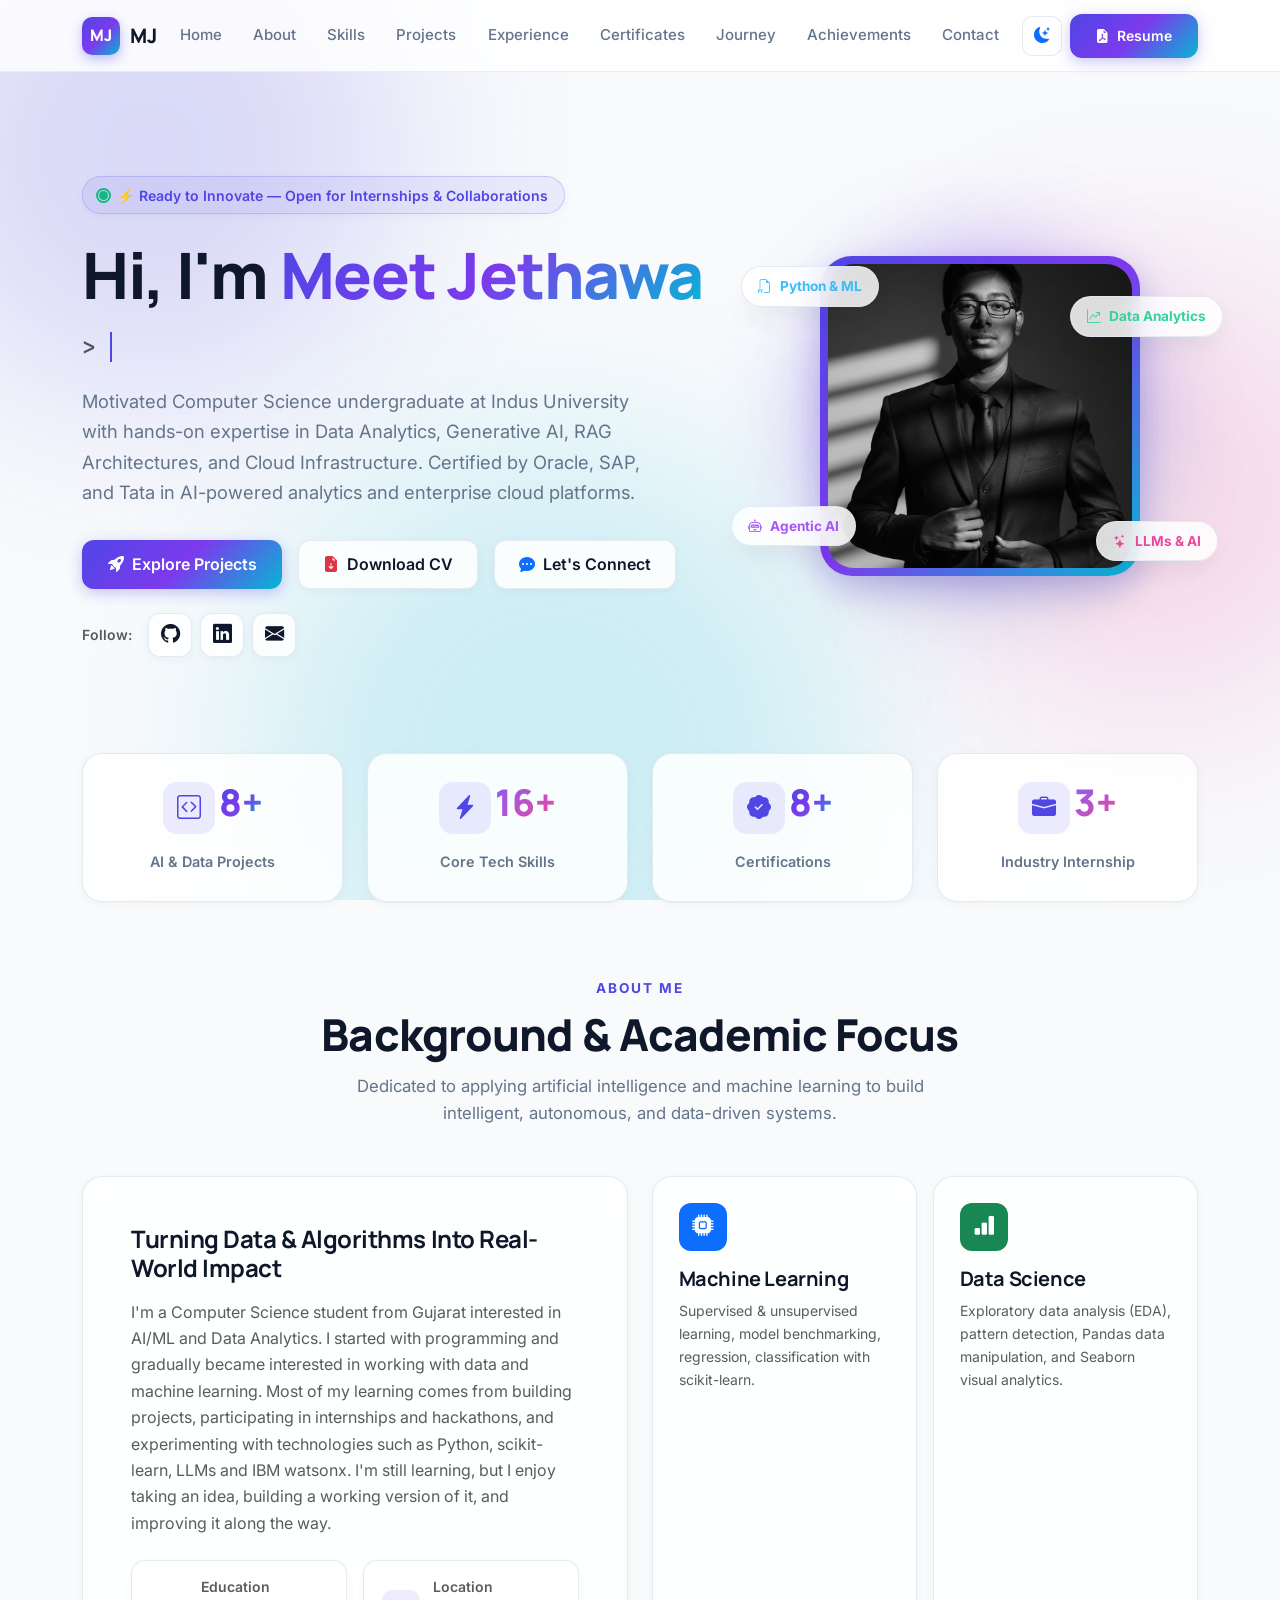
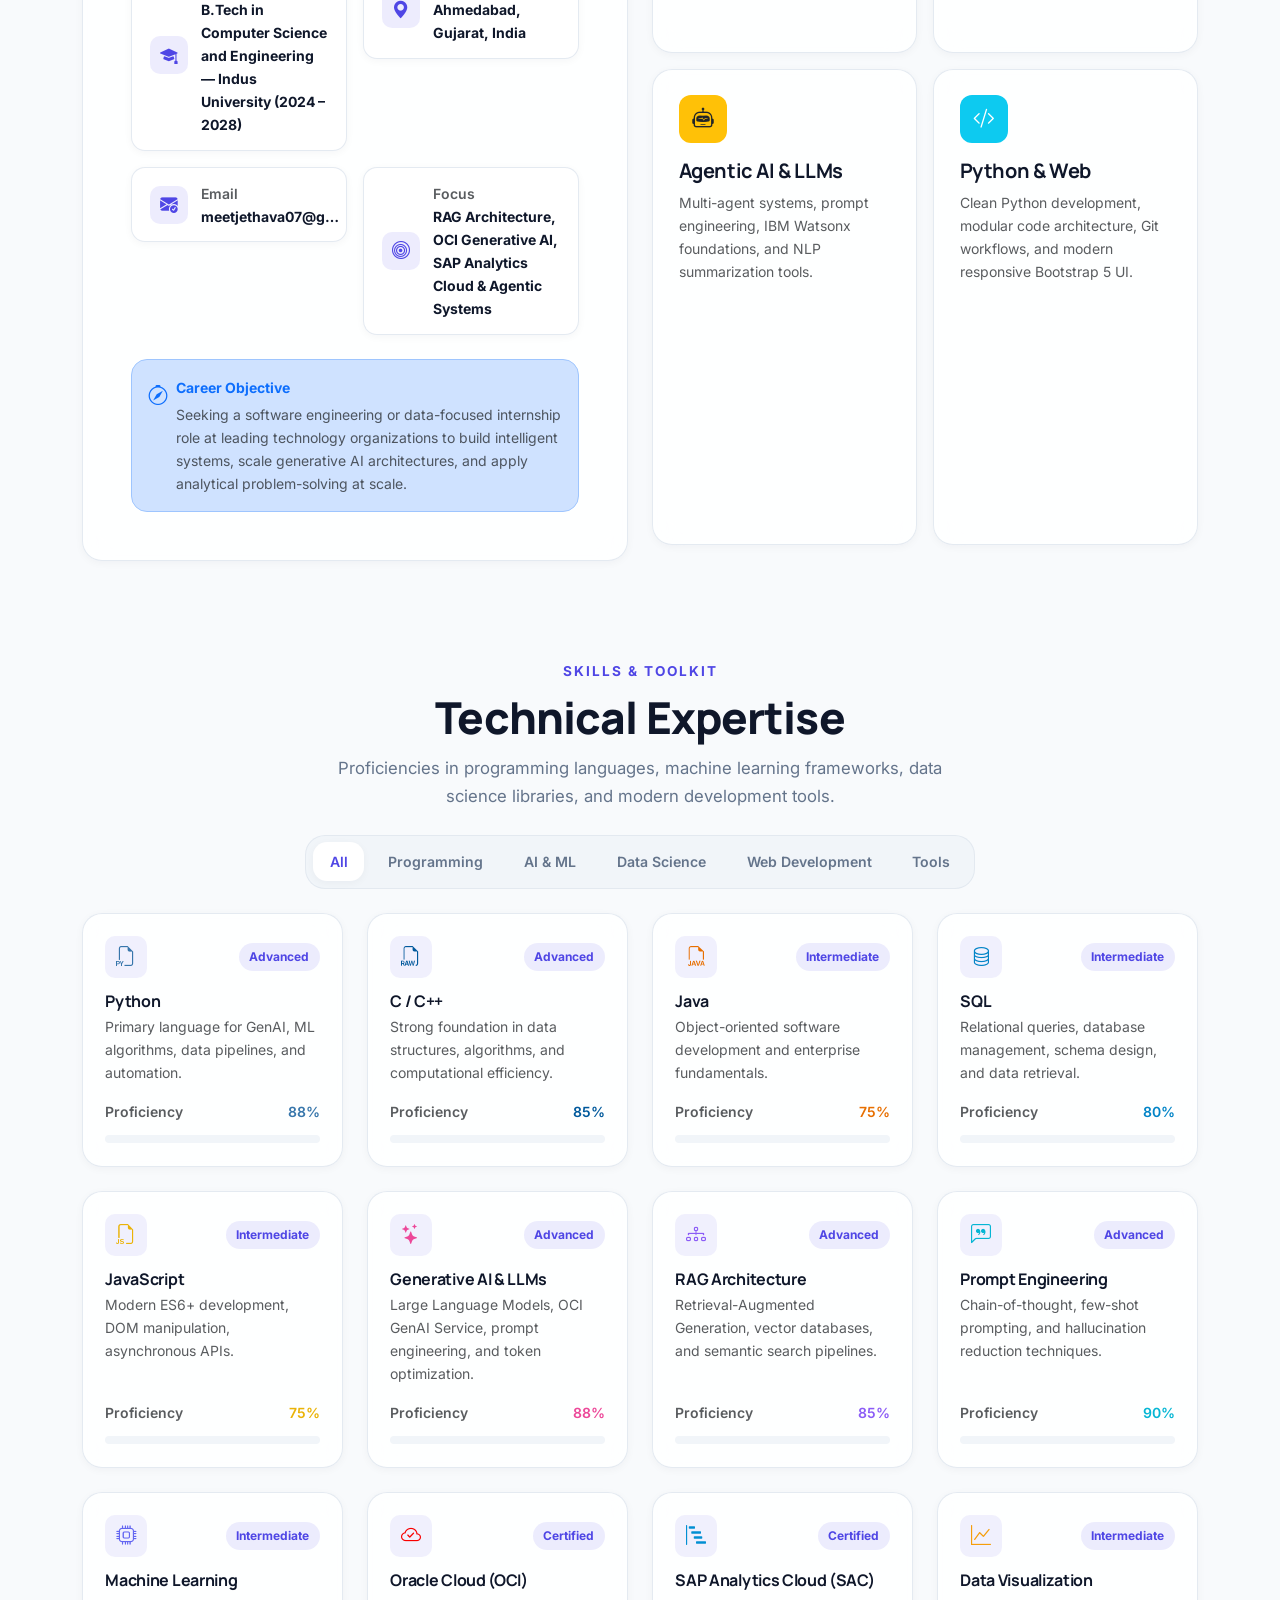
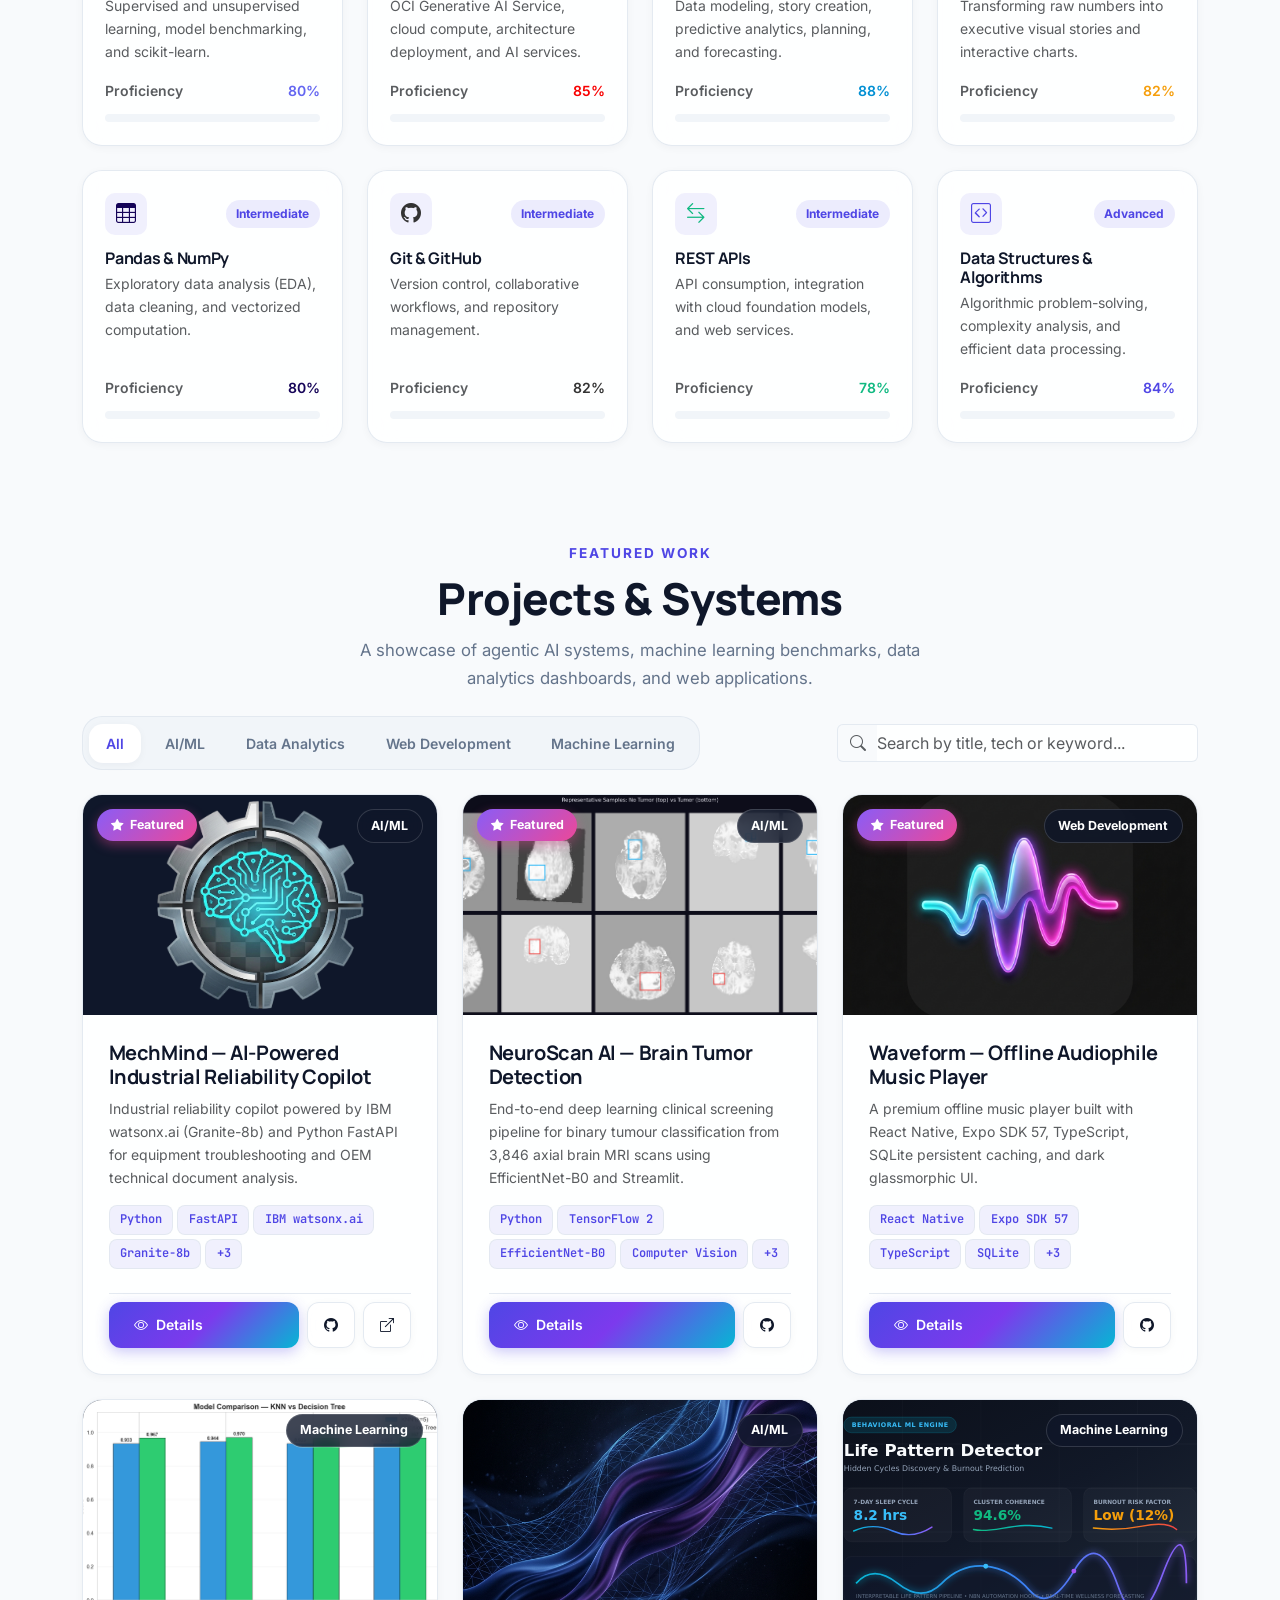
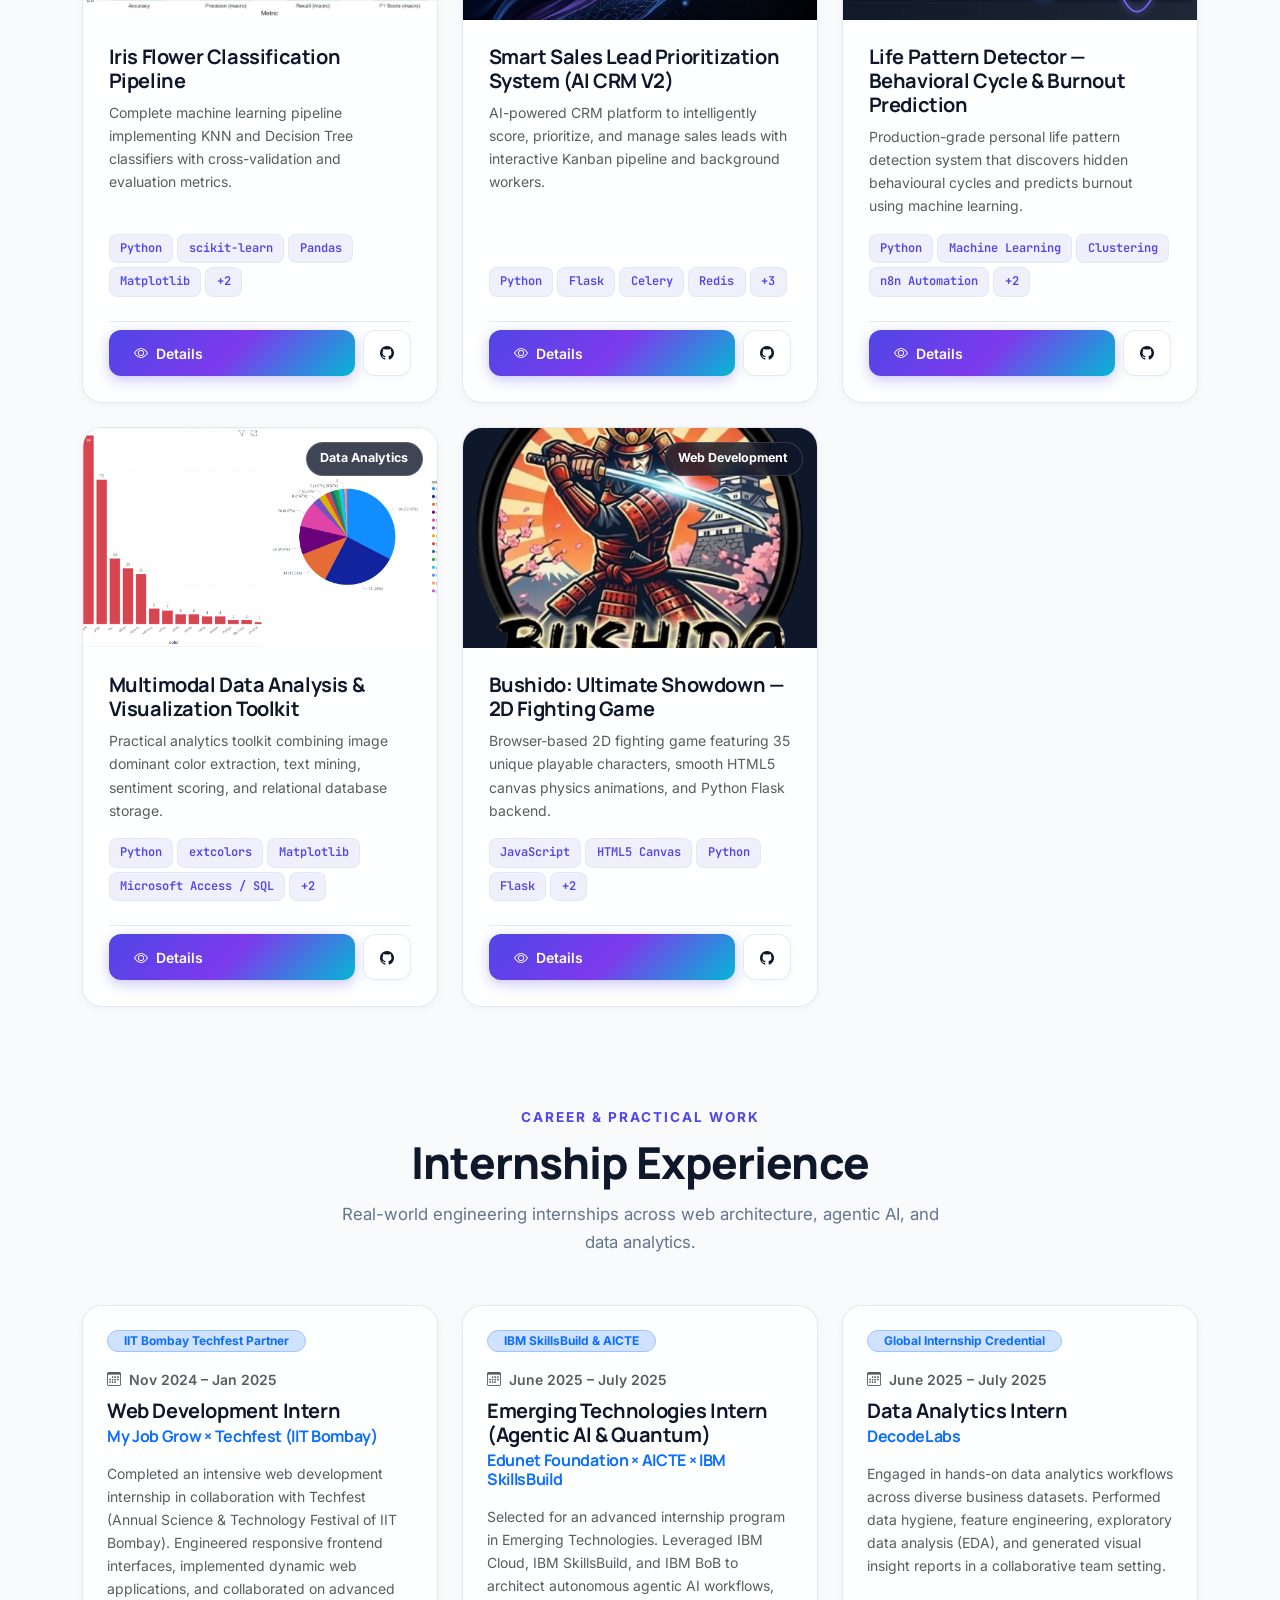
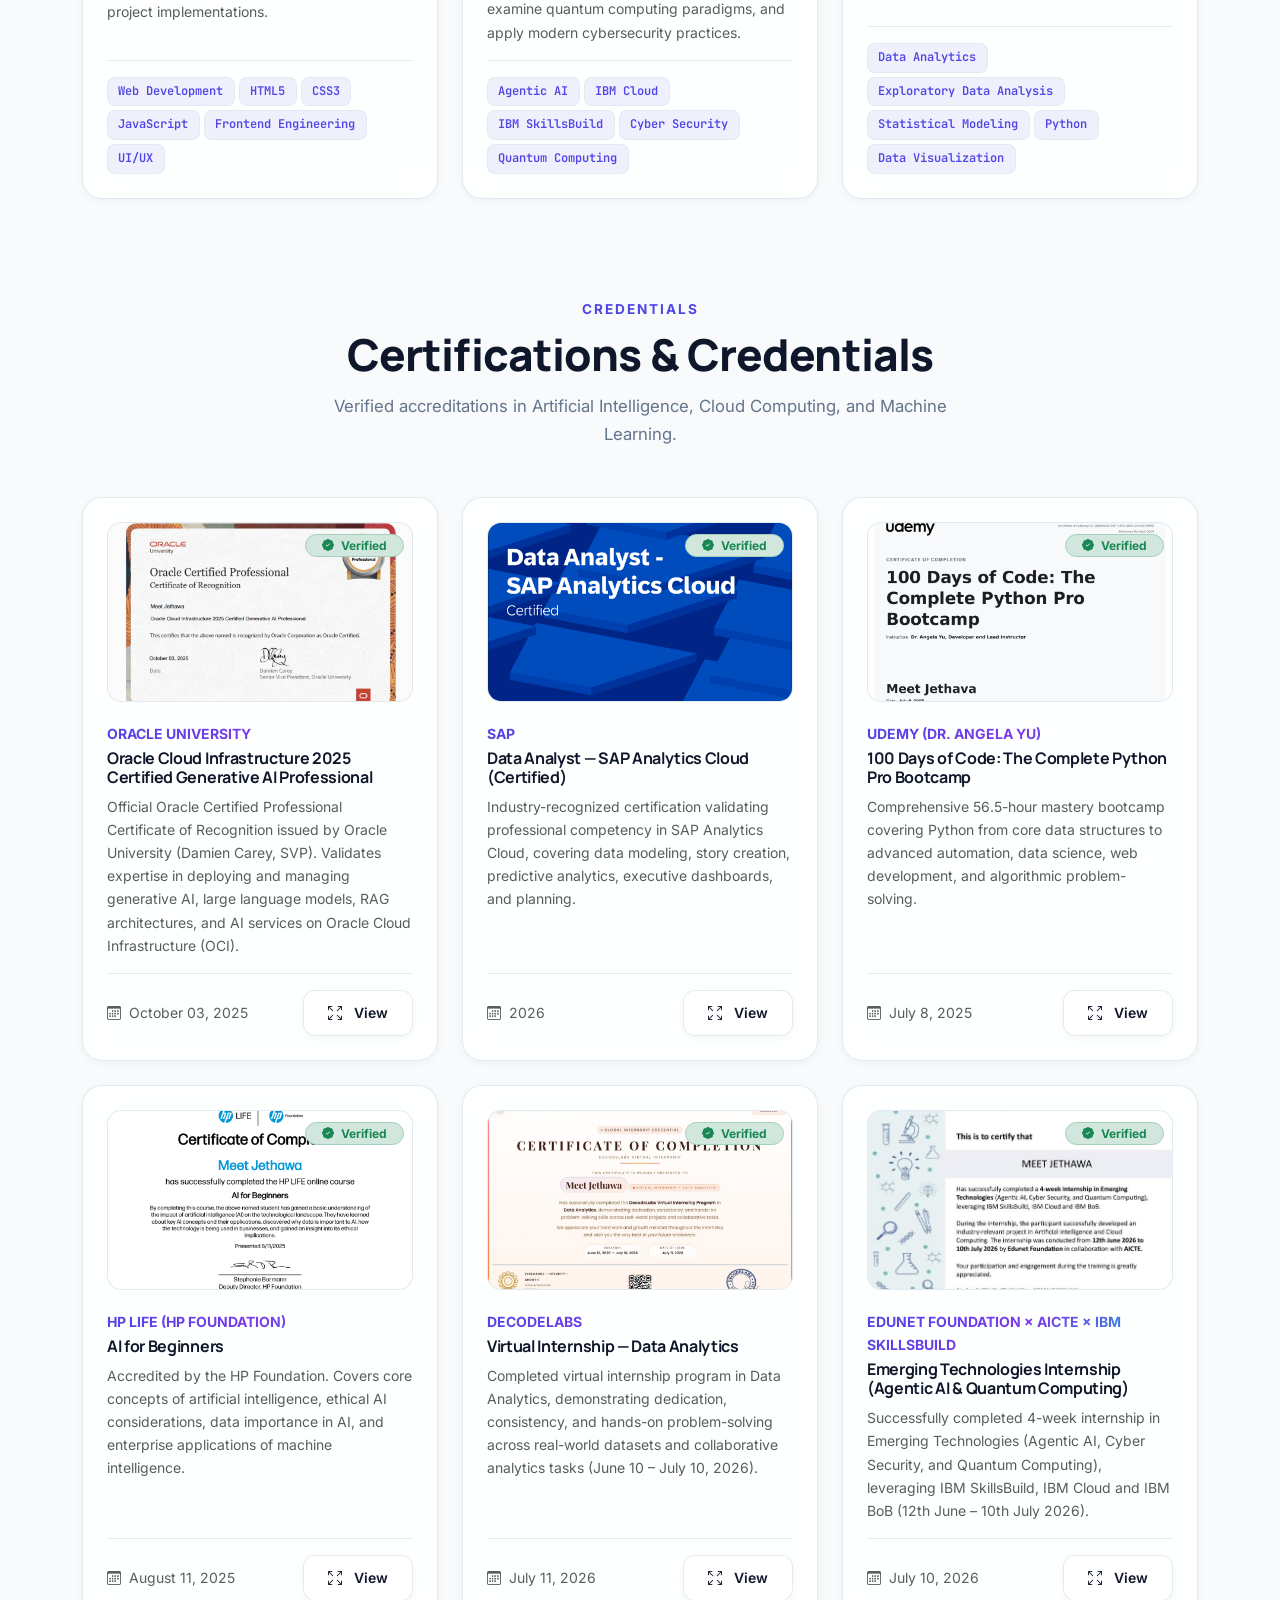
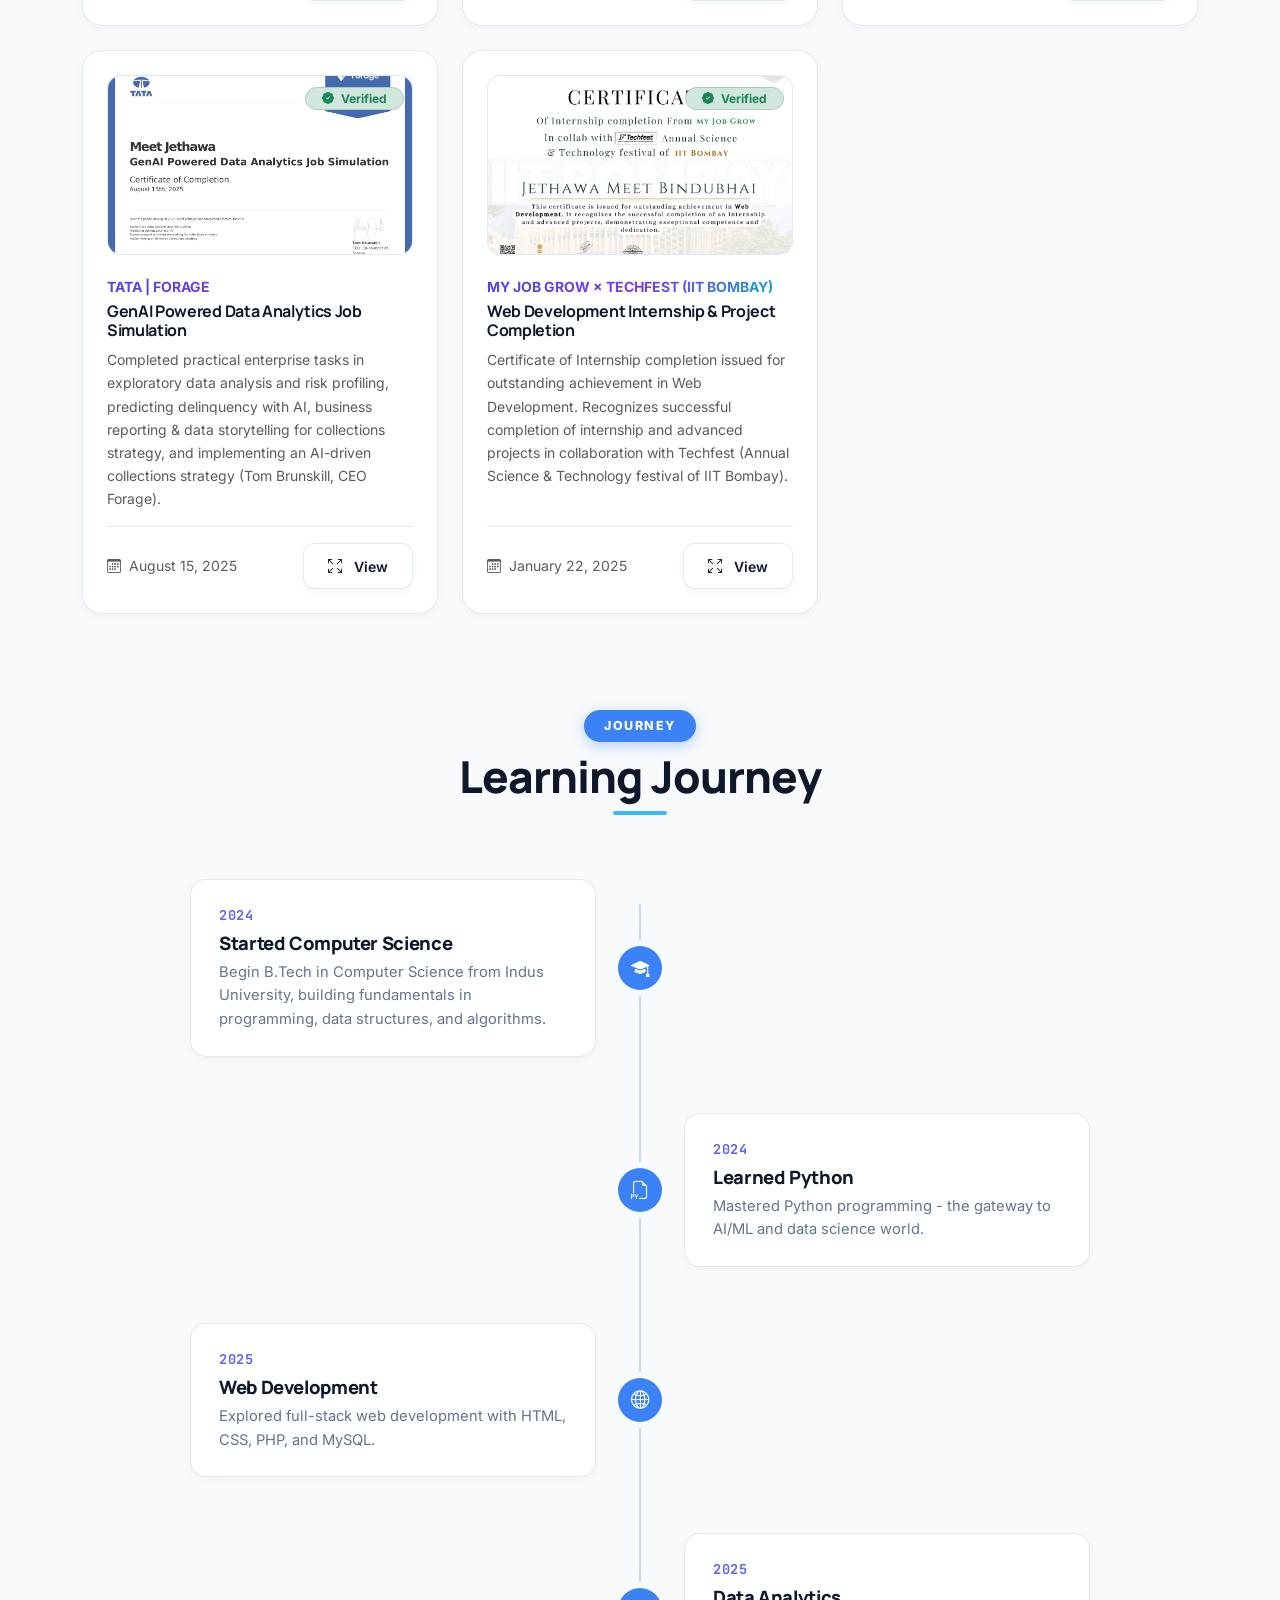
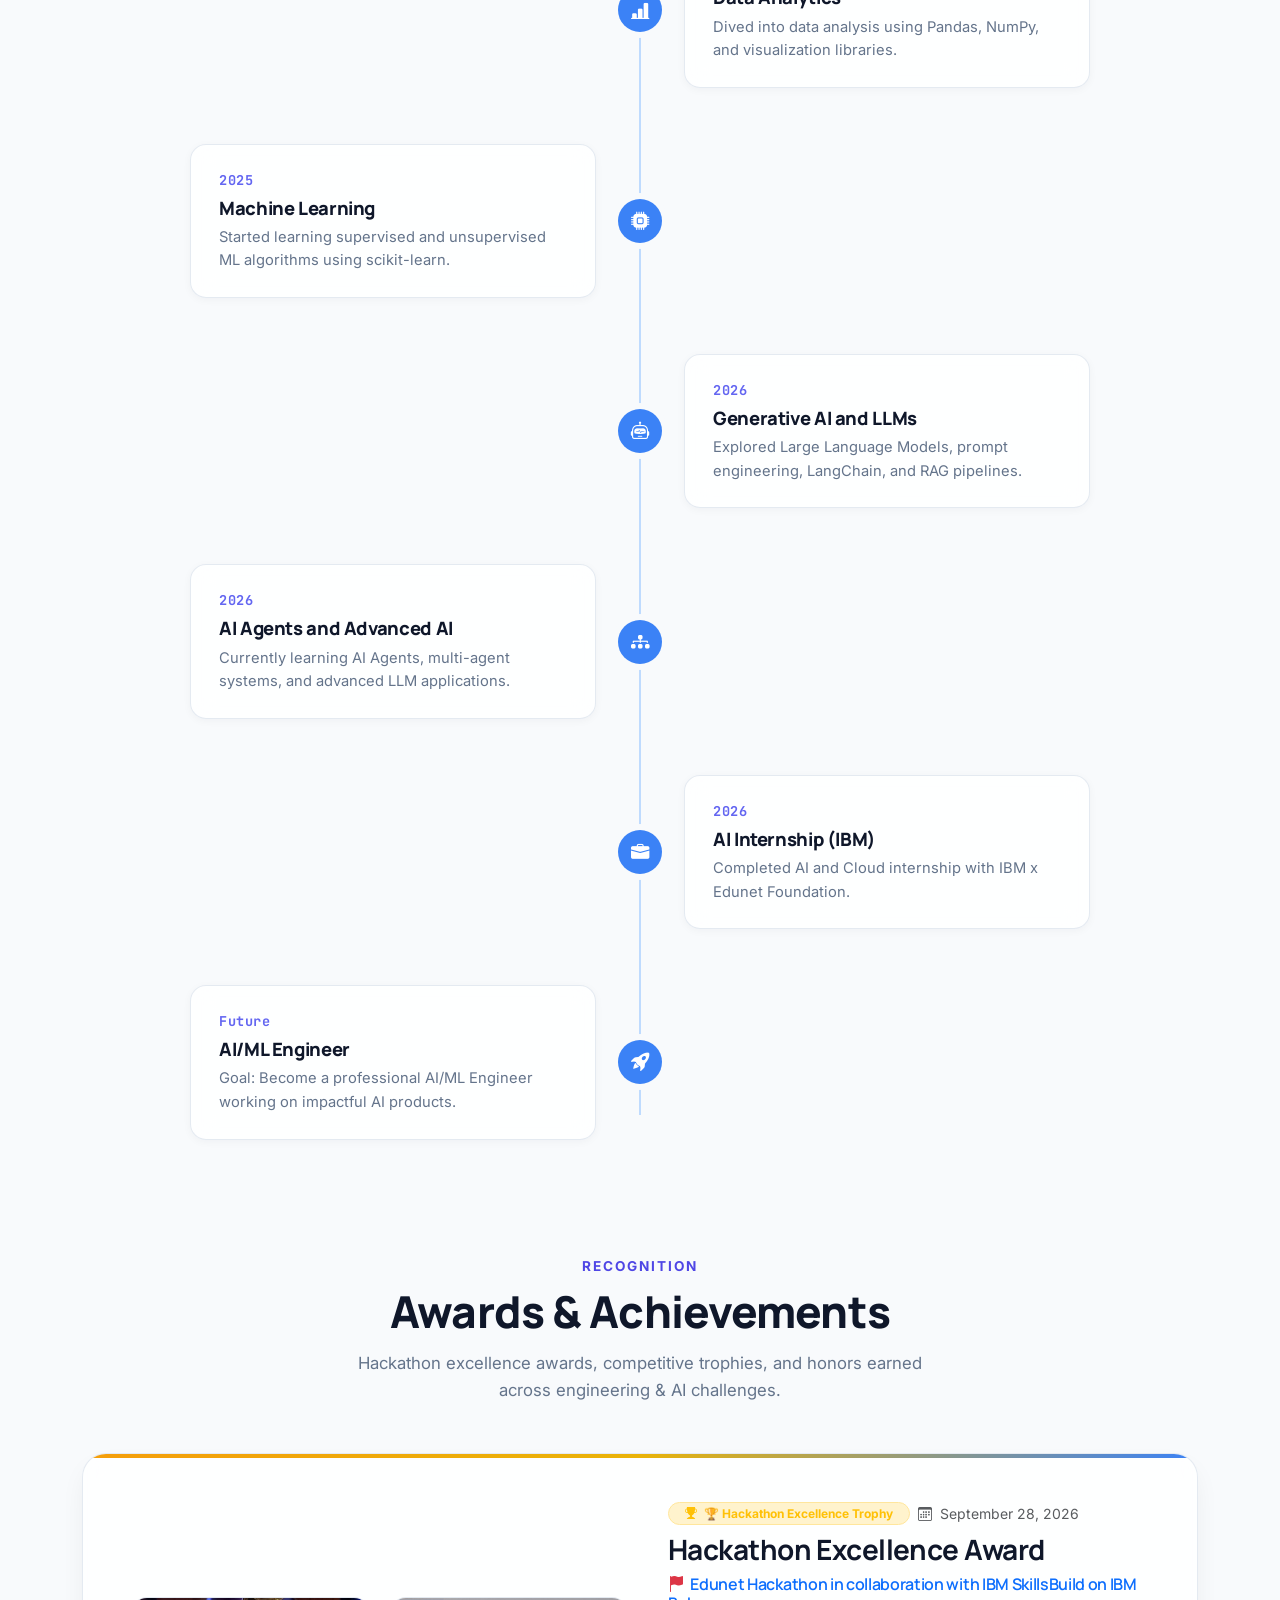
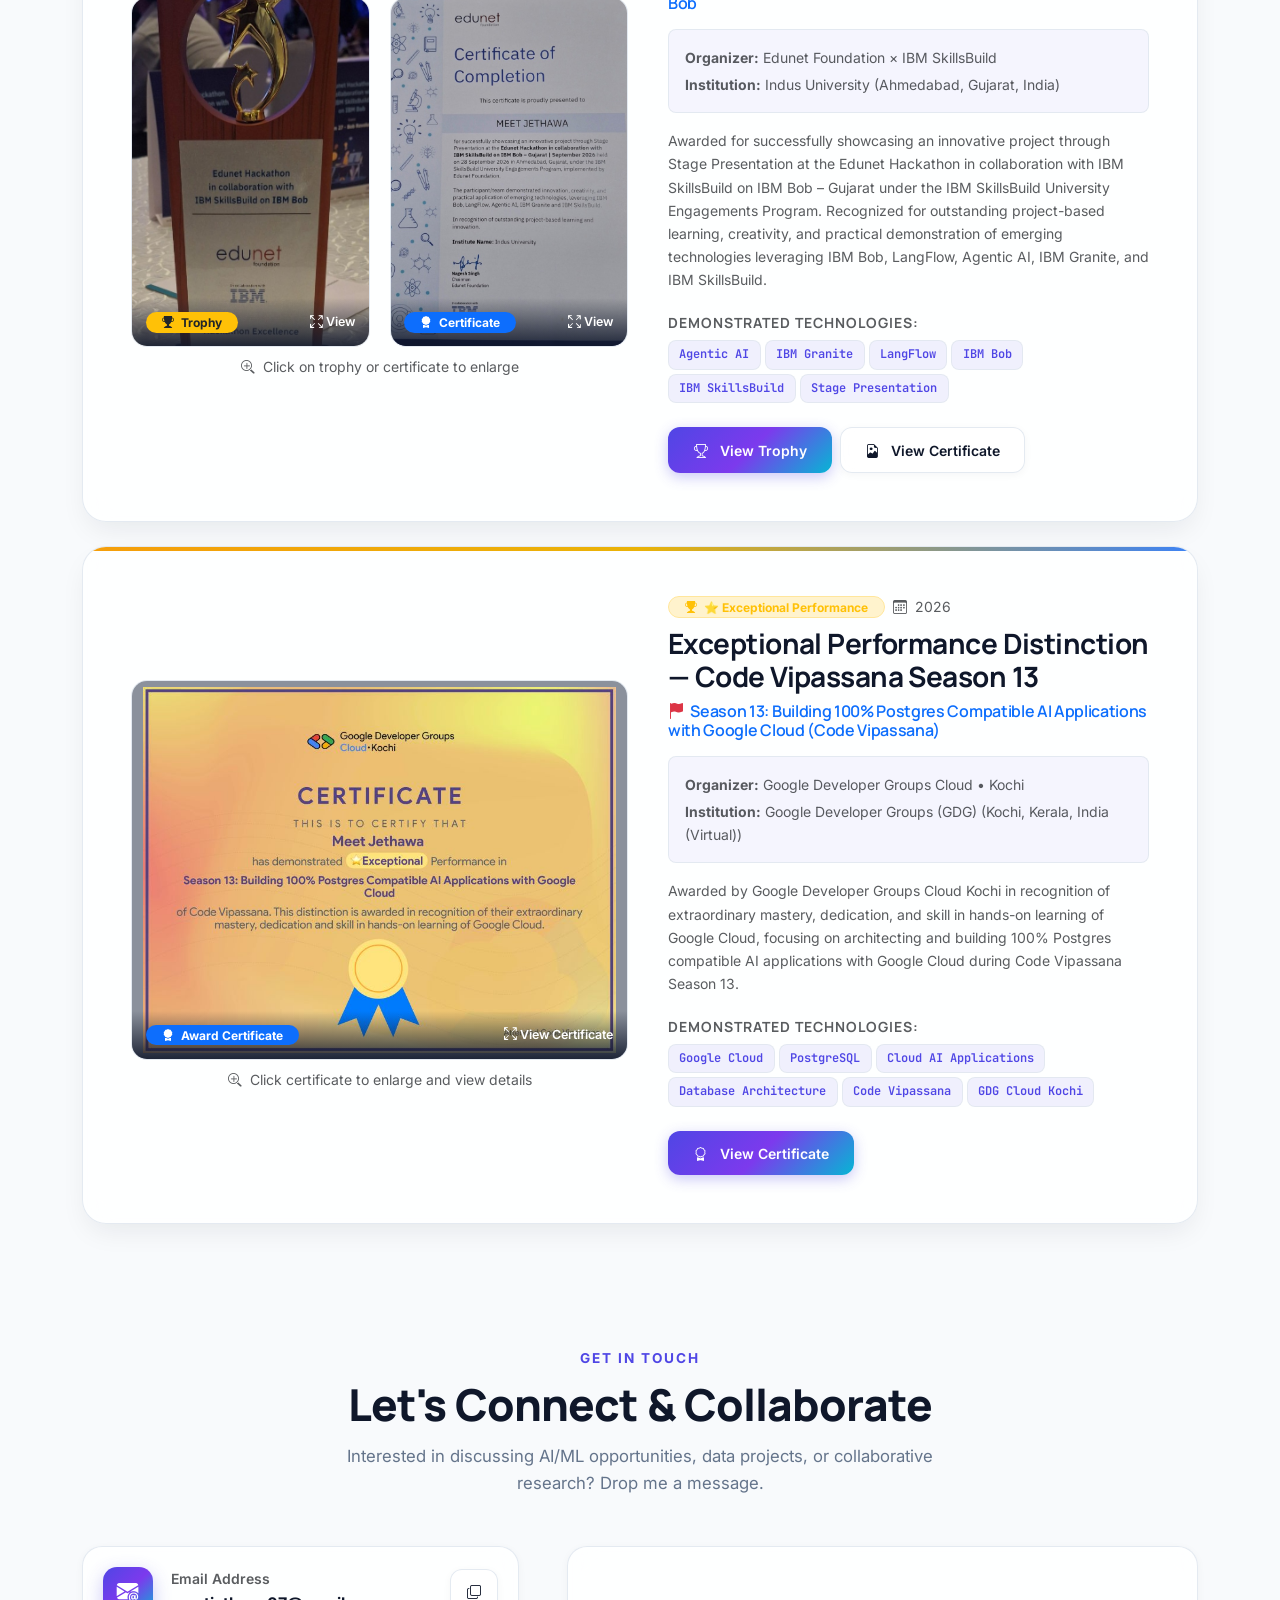
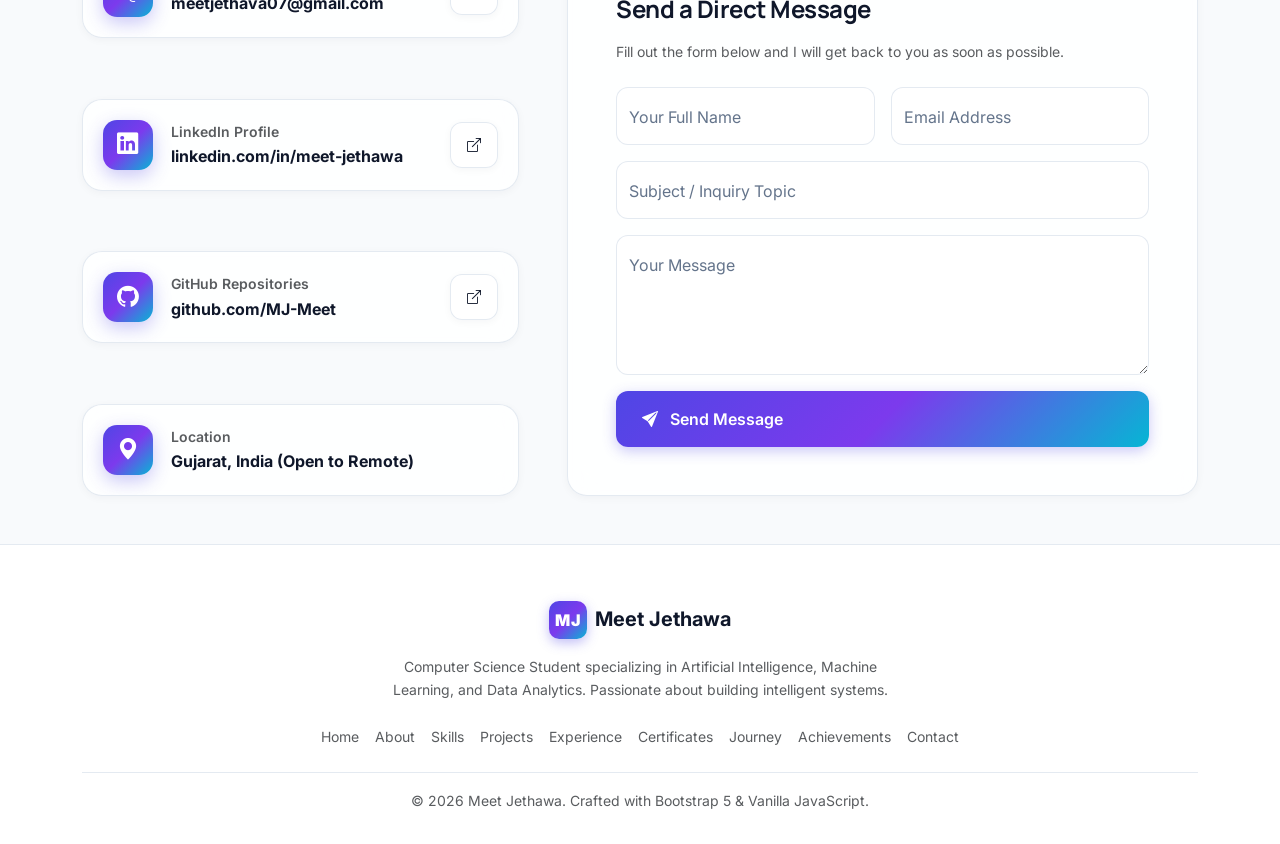
==== commit f0aea973: "feat: update personal about narrative in profile.json and index.html" ====
--- a/index.html
+++ b/index.html
@@ -251,10 +251,11 @@
             <div>
               <h3 class="fw-bold mb-3 fs-4">Turning Data &amp; Algorithms Into Real-World Impact</h3>
               <p id="aboutBioText" class="text-muted mb-4">
-                I am a dedicated Computer Science undergraduate with a deep focus on machine learning algorithms, deep
-                learning models, data exploration, and intelligent systems. Through hands-on projects and virtual
-                internships with organizations like IBM and Edunet Foundation, I have developed expertise in building
-                NLP summarizers, predictive analytics models, and agentic workflows.
+                I'm a Computer Science student from Gujarat interested in AI/ML and Data Analytics. I started with
+                programming and gradually became interested in working with data and machine learning. Most of my learning
+                comes from building projects, participating in internships and hackathons, and experimenting with
+                technologies such as Python, scikit-learn, LLMs and IBM watsonx. I'm still learning, but I enjoy taking an
+                idea, building a working version of it, and improving it along the way.
               </p>
 
               <!-- Quick Info Grid -->
